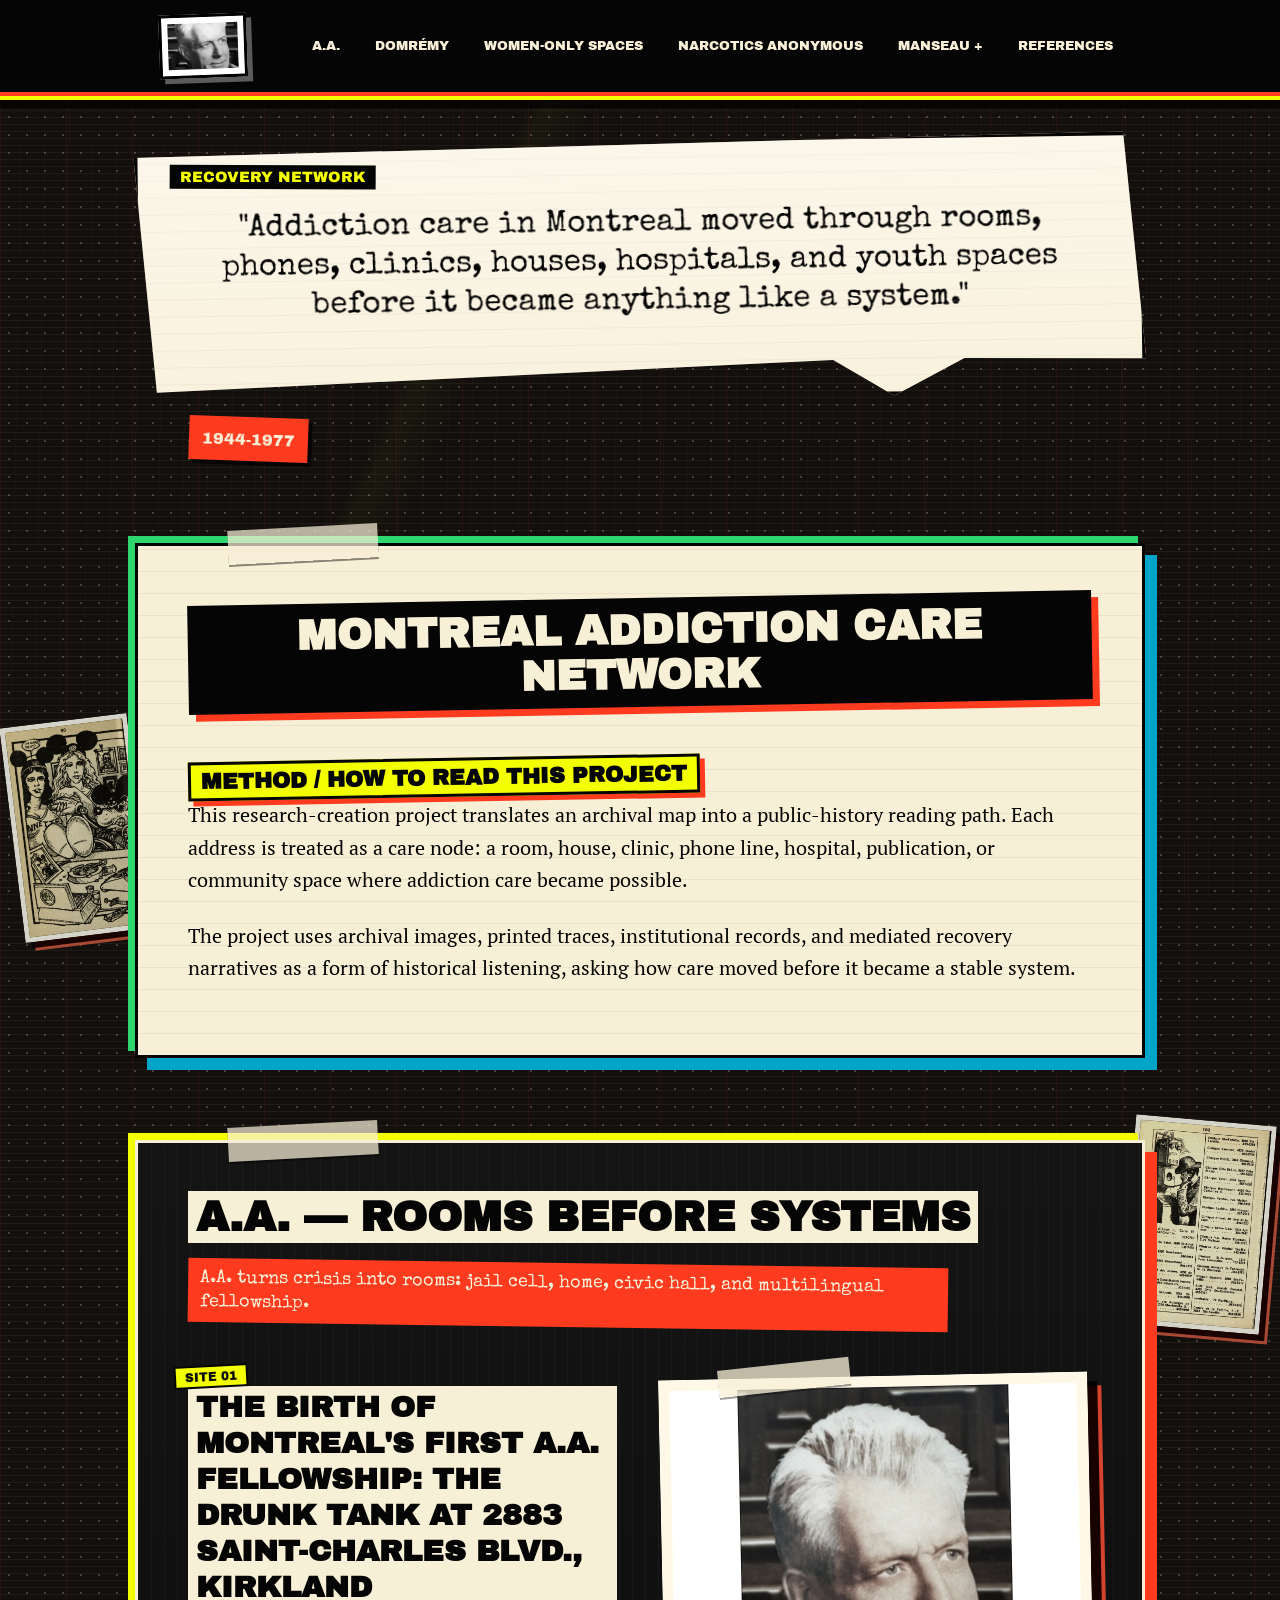
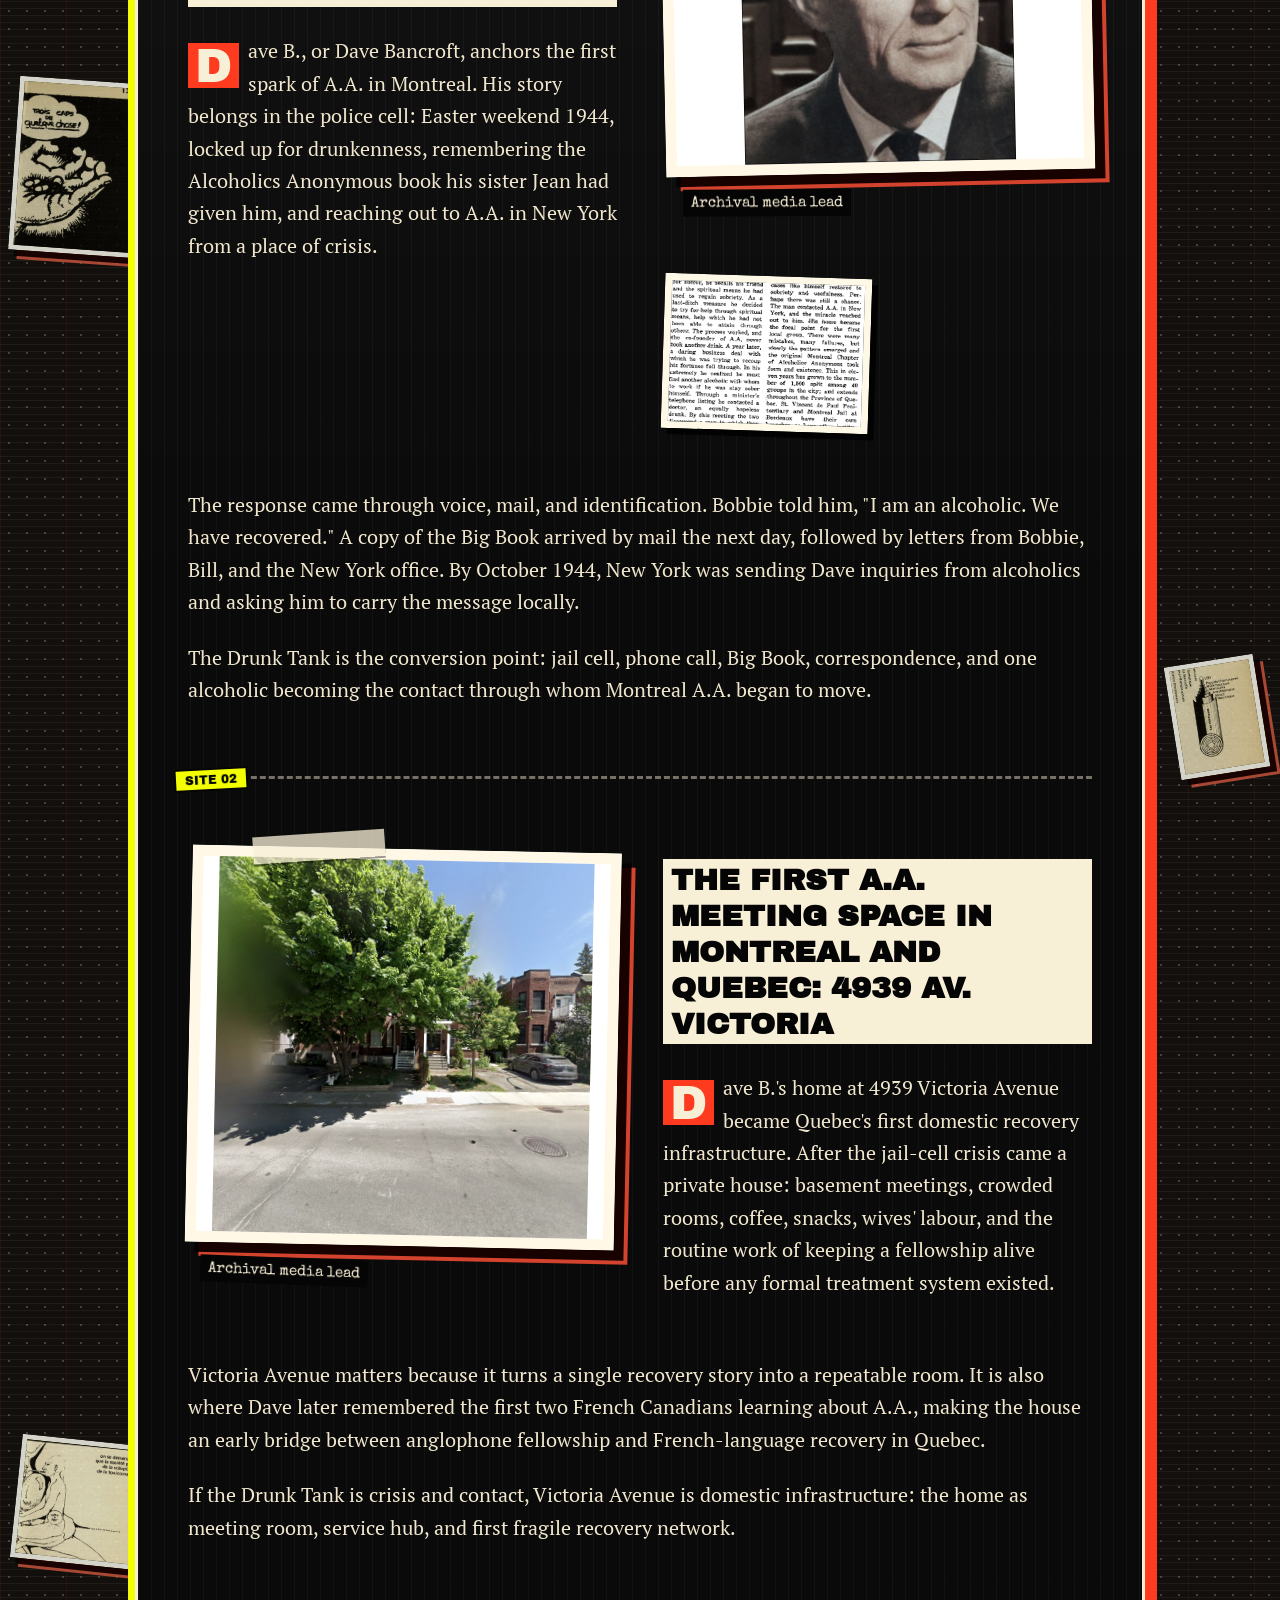
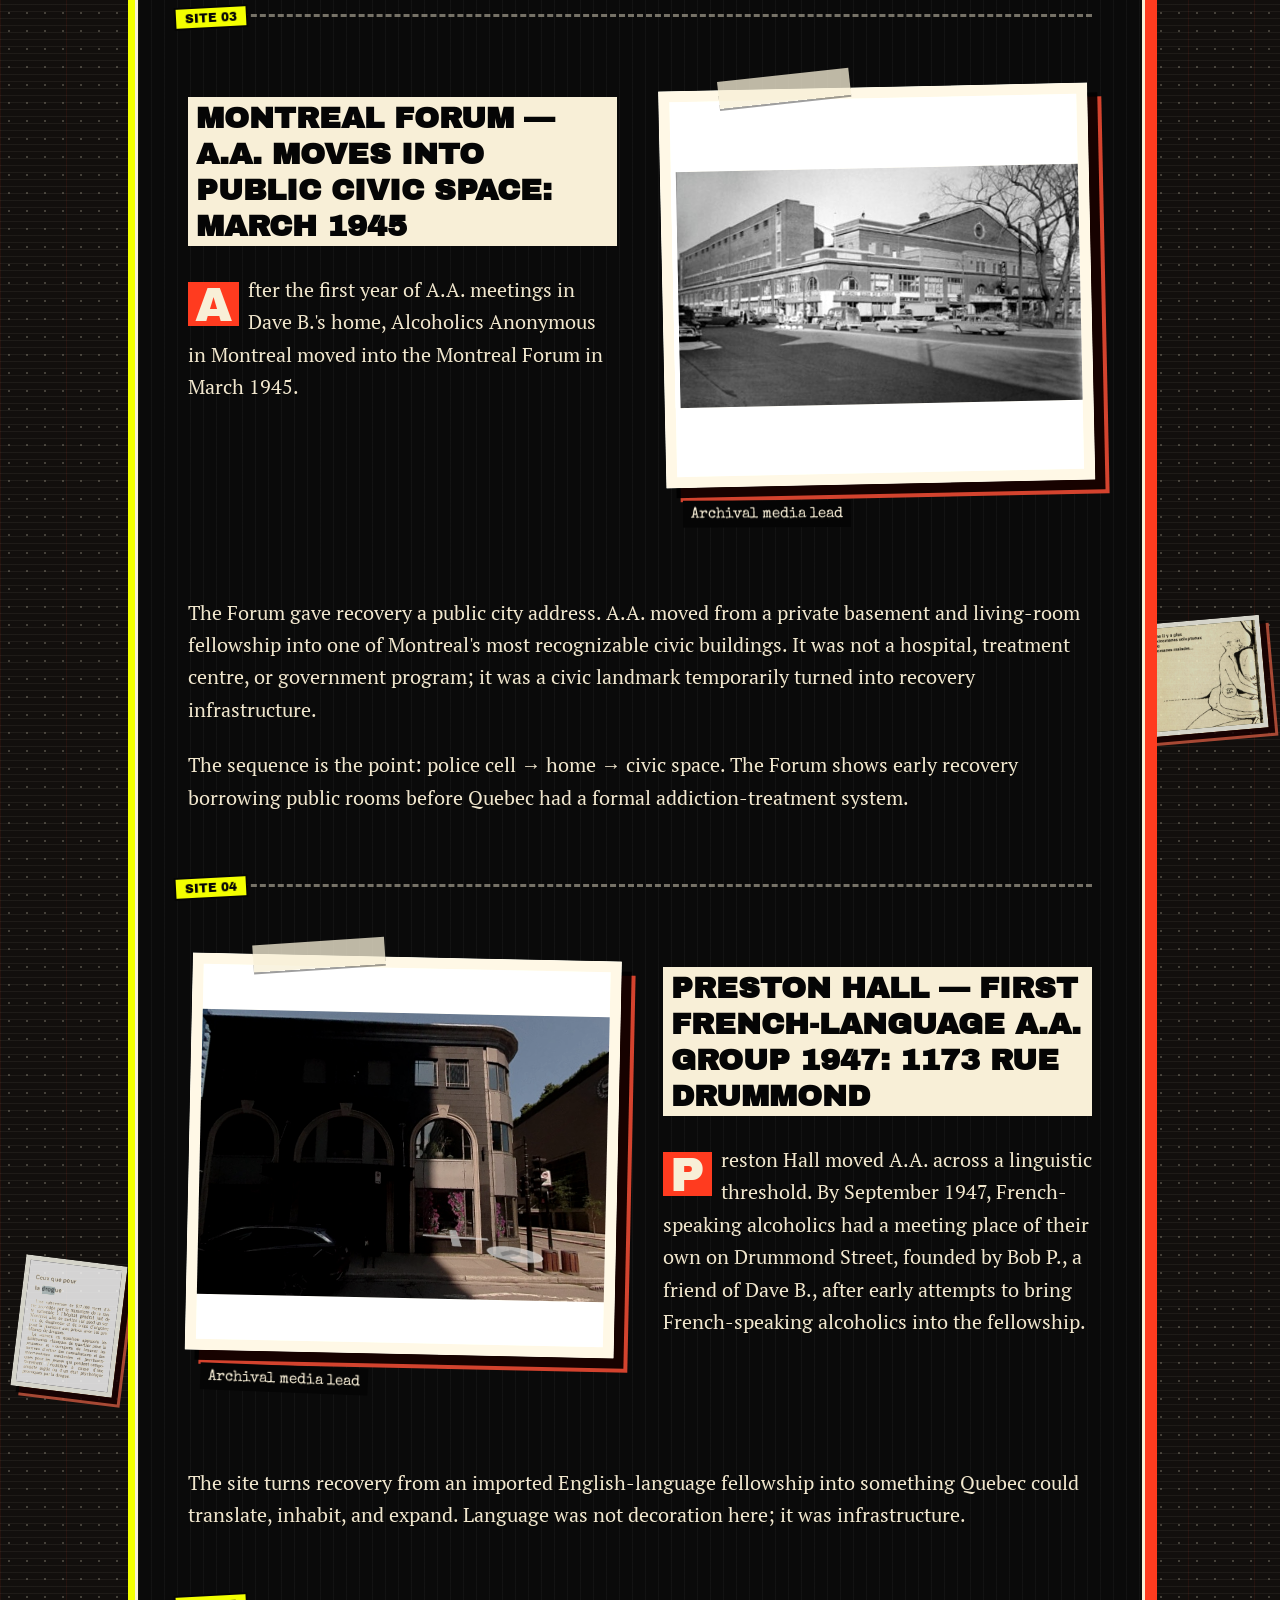
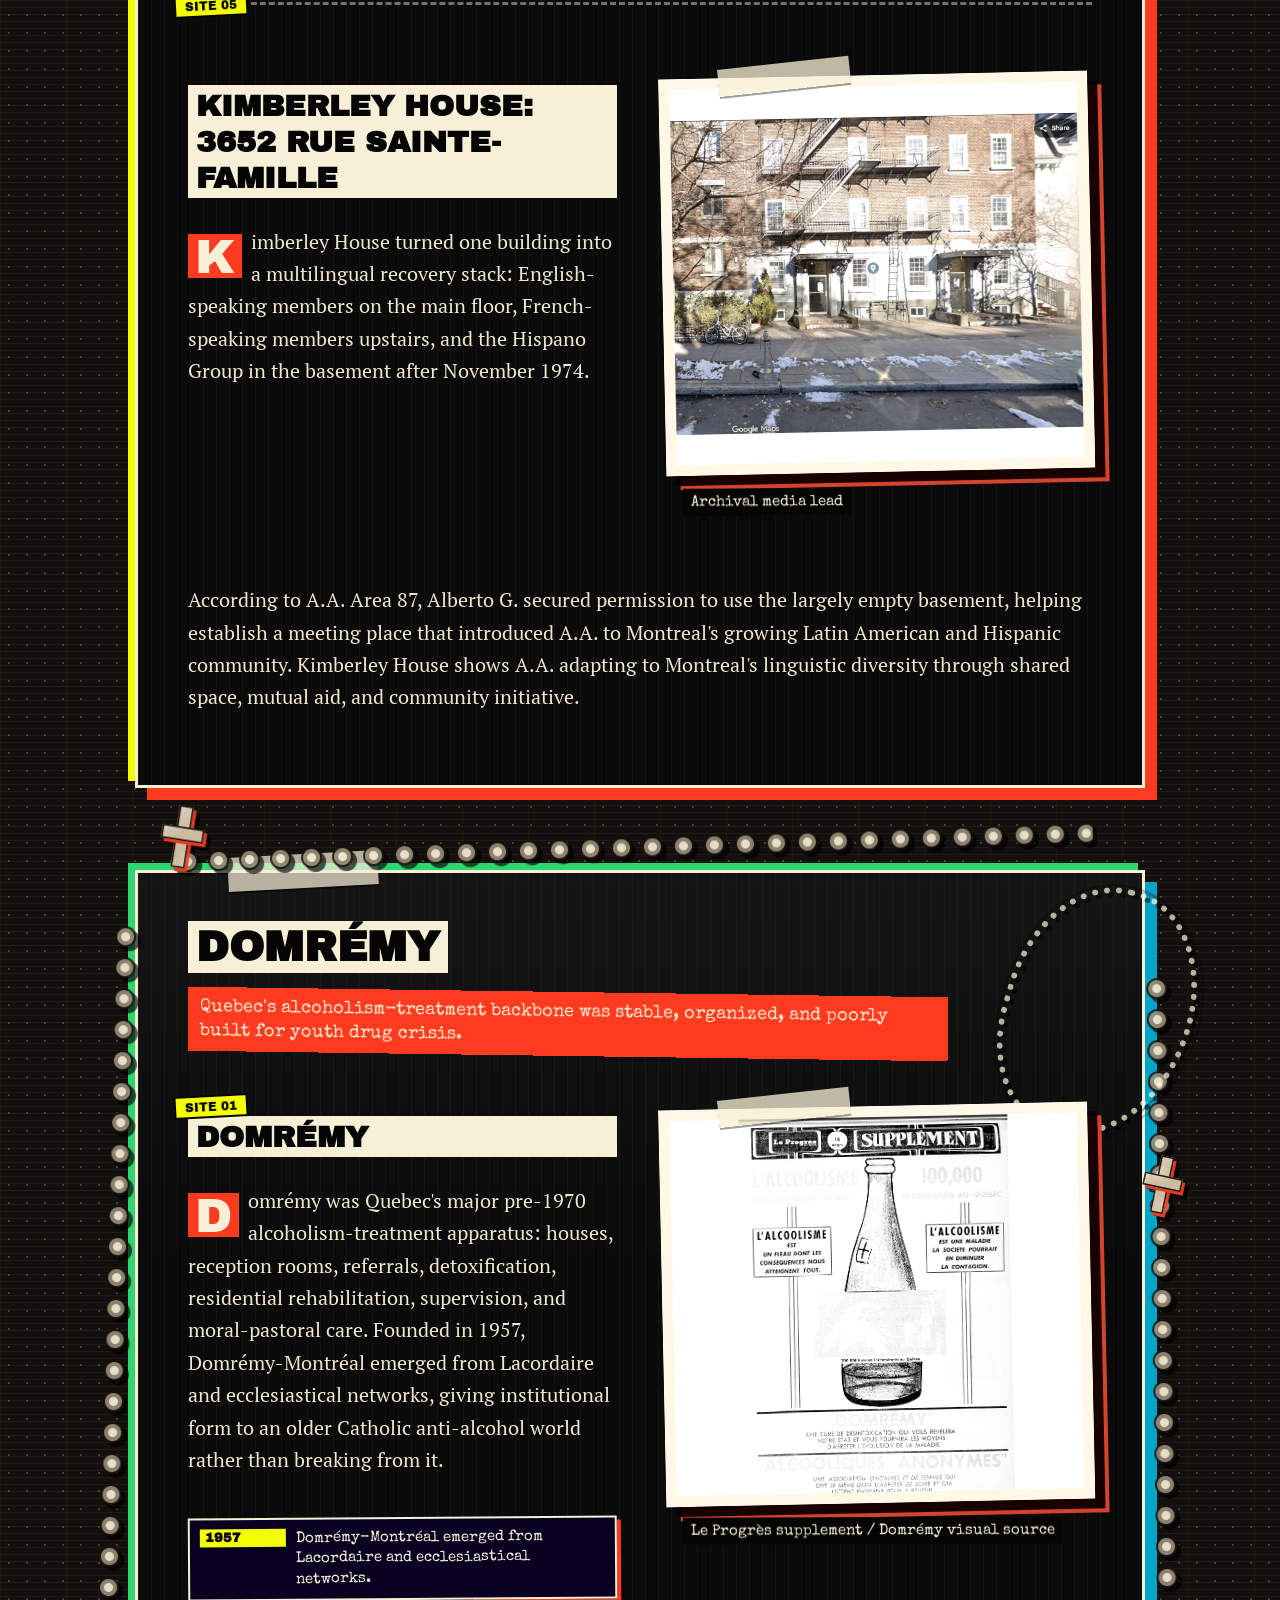
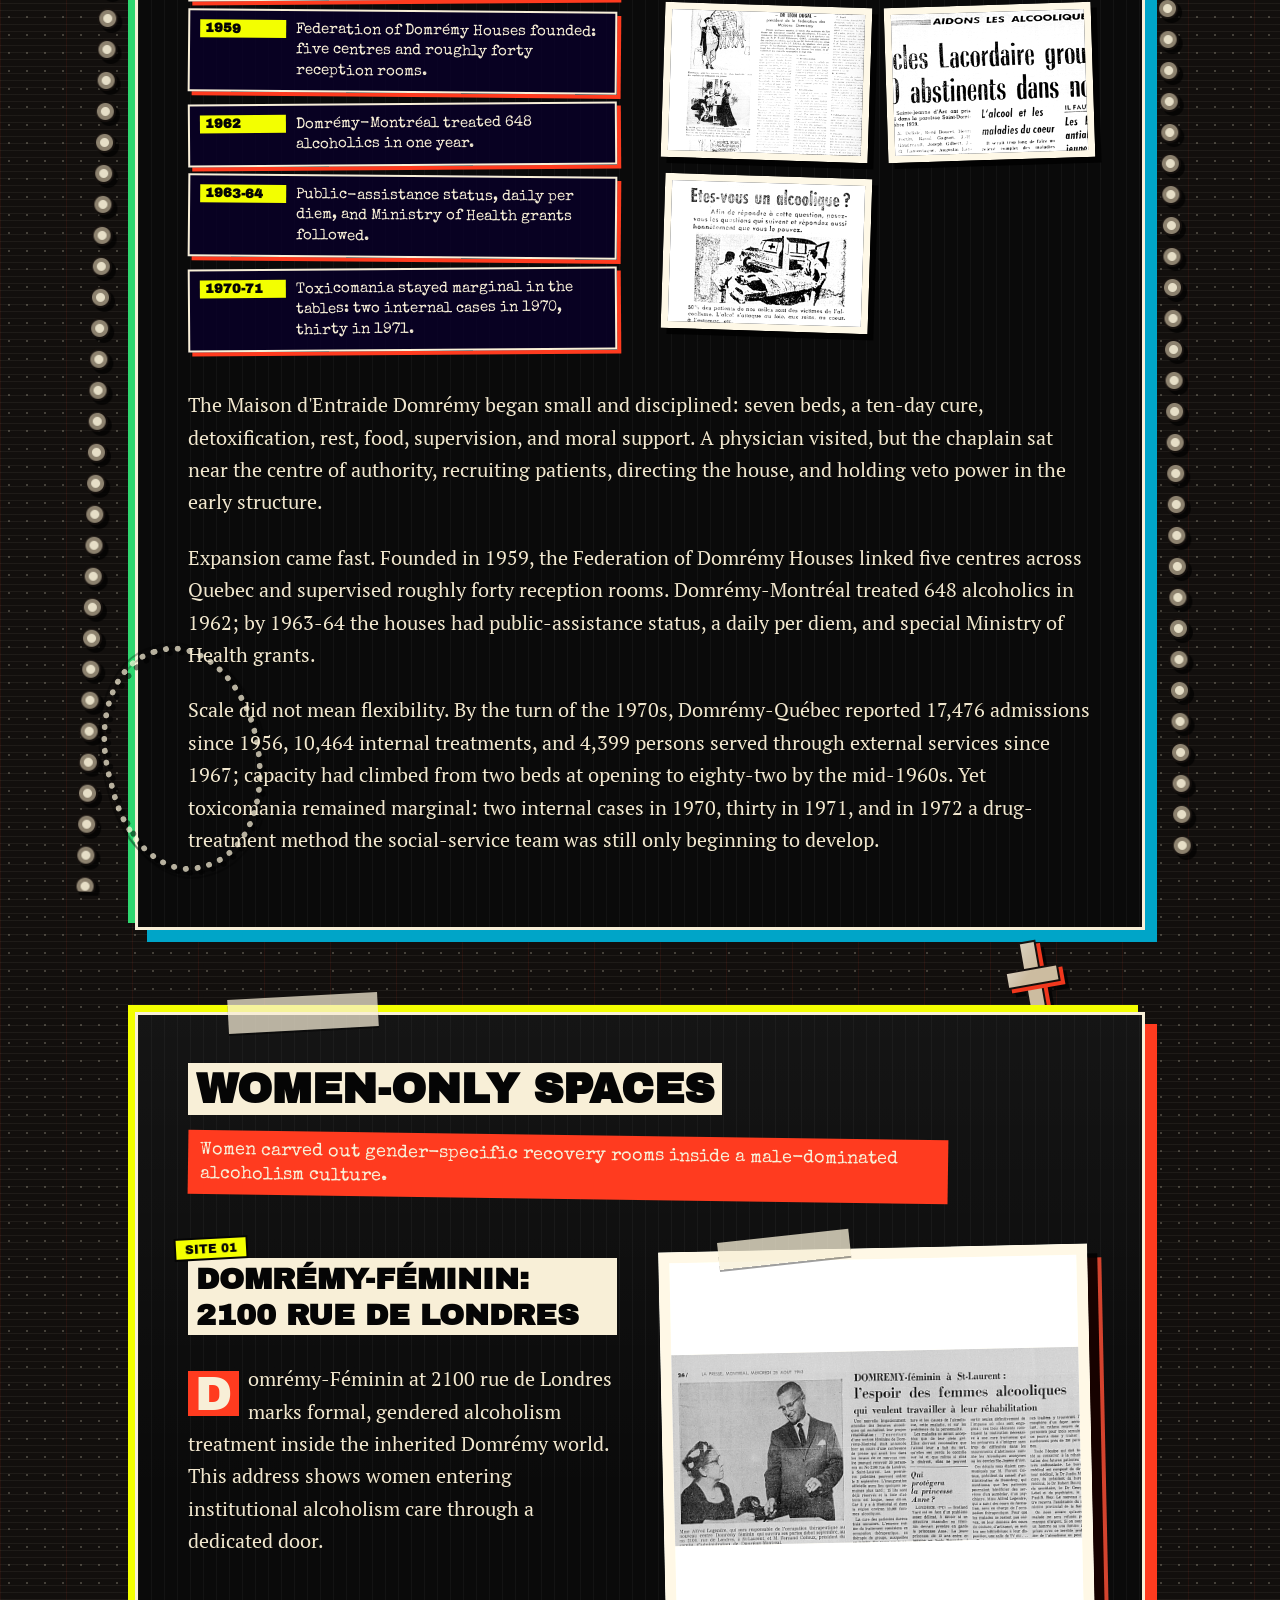
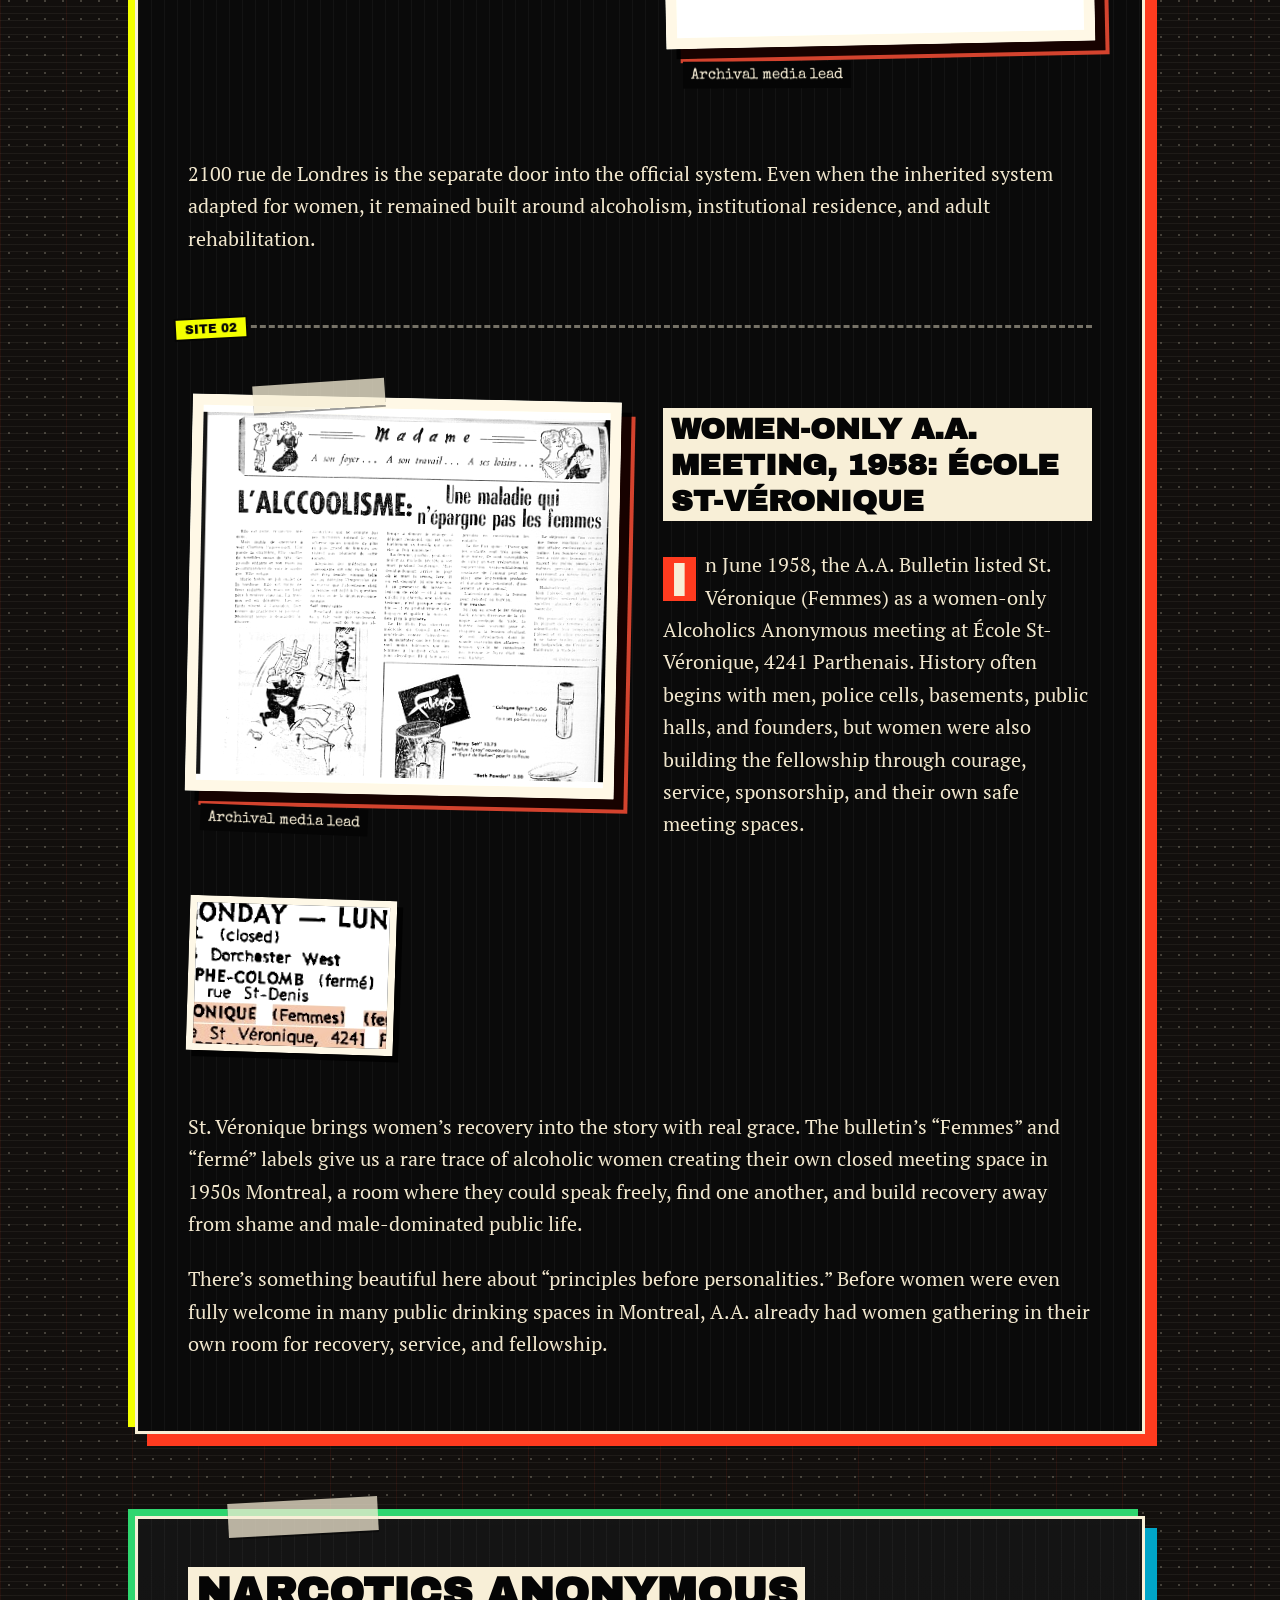
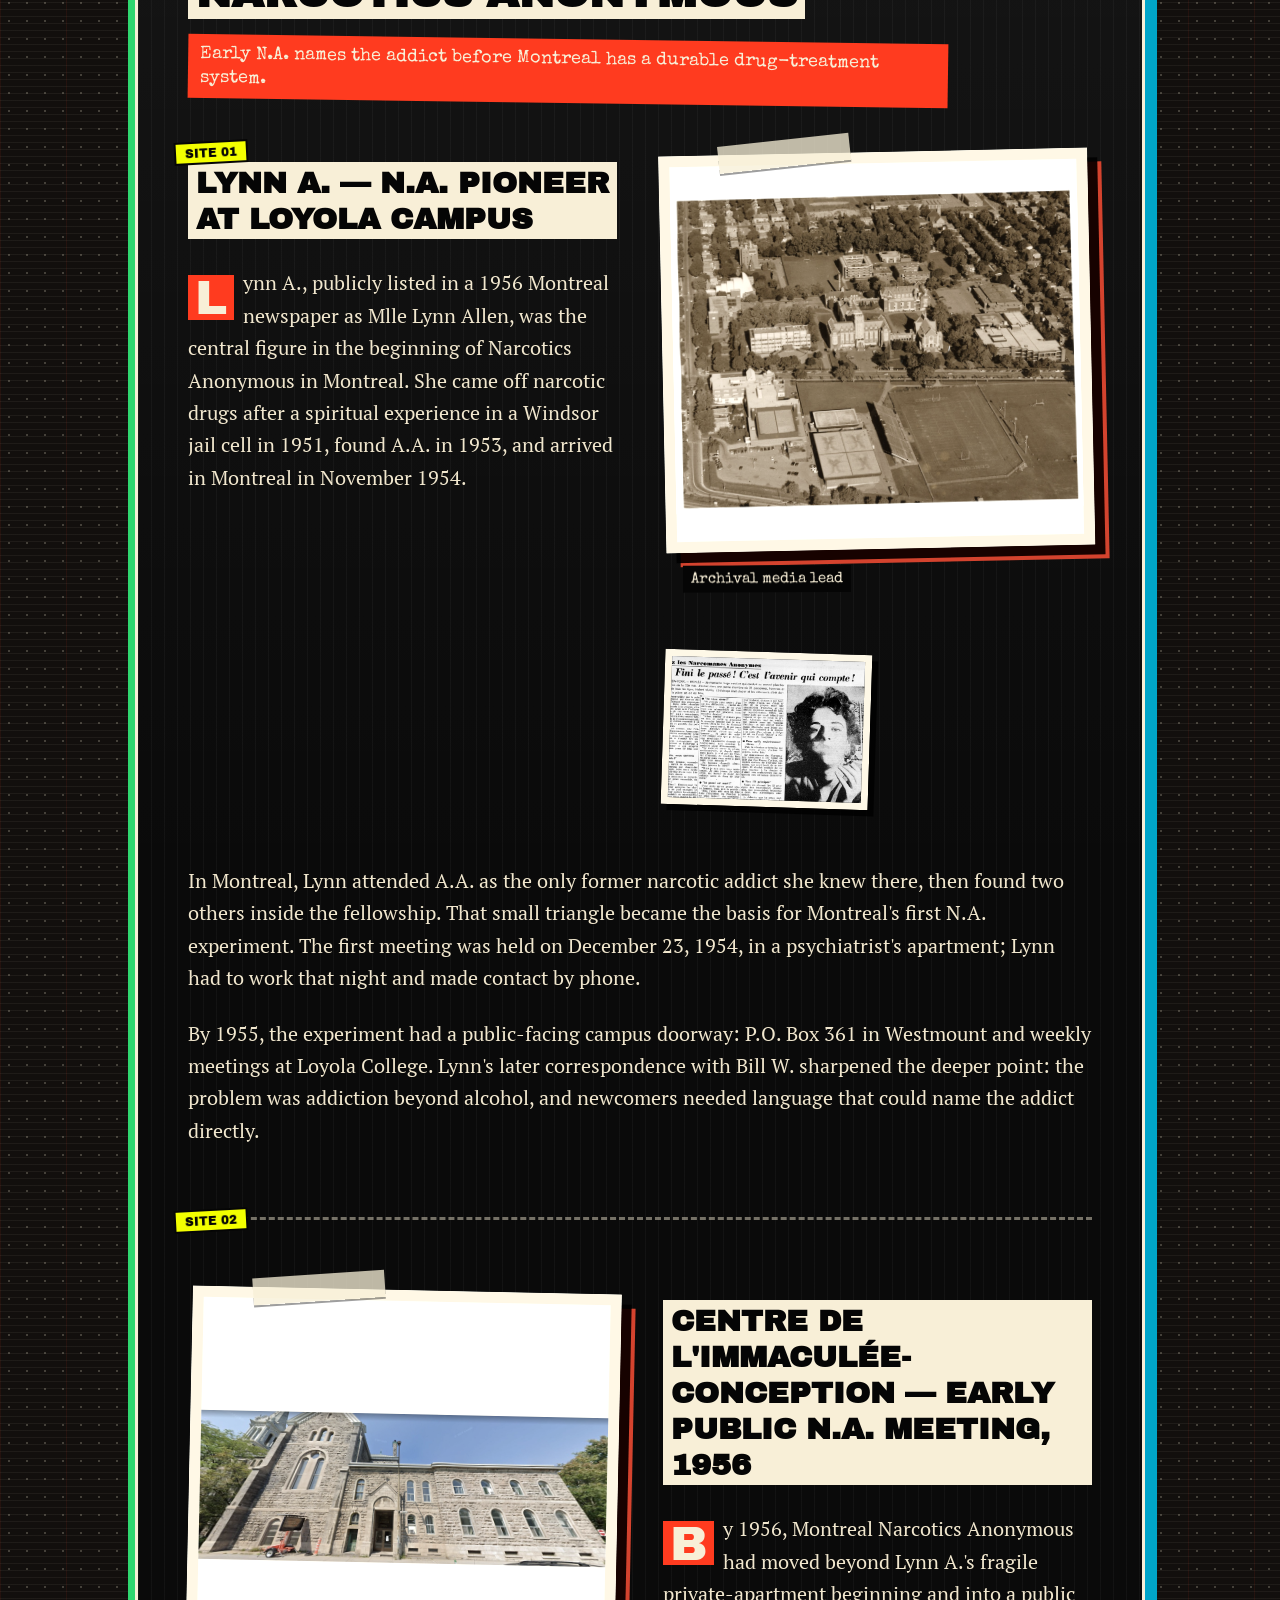
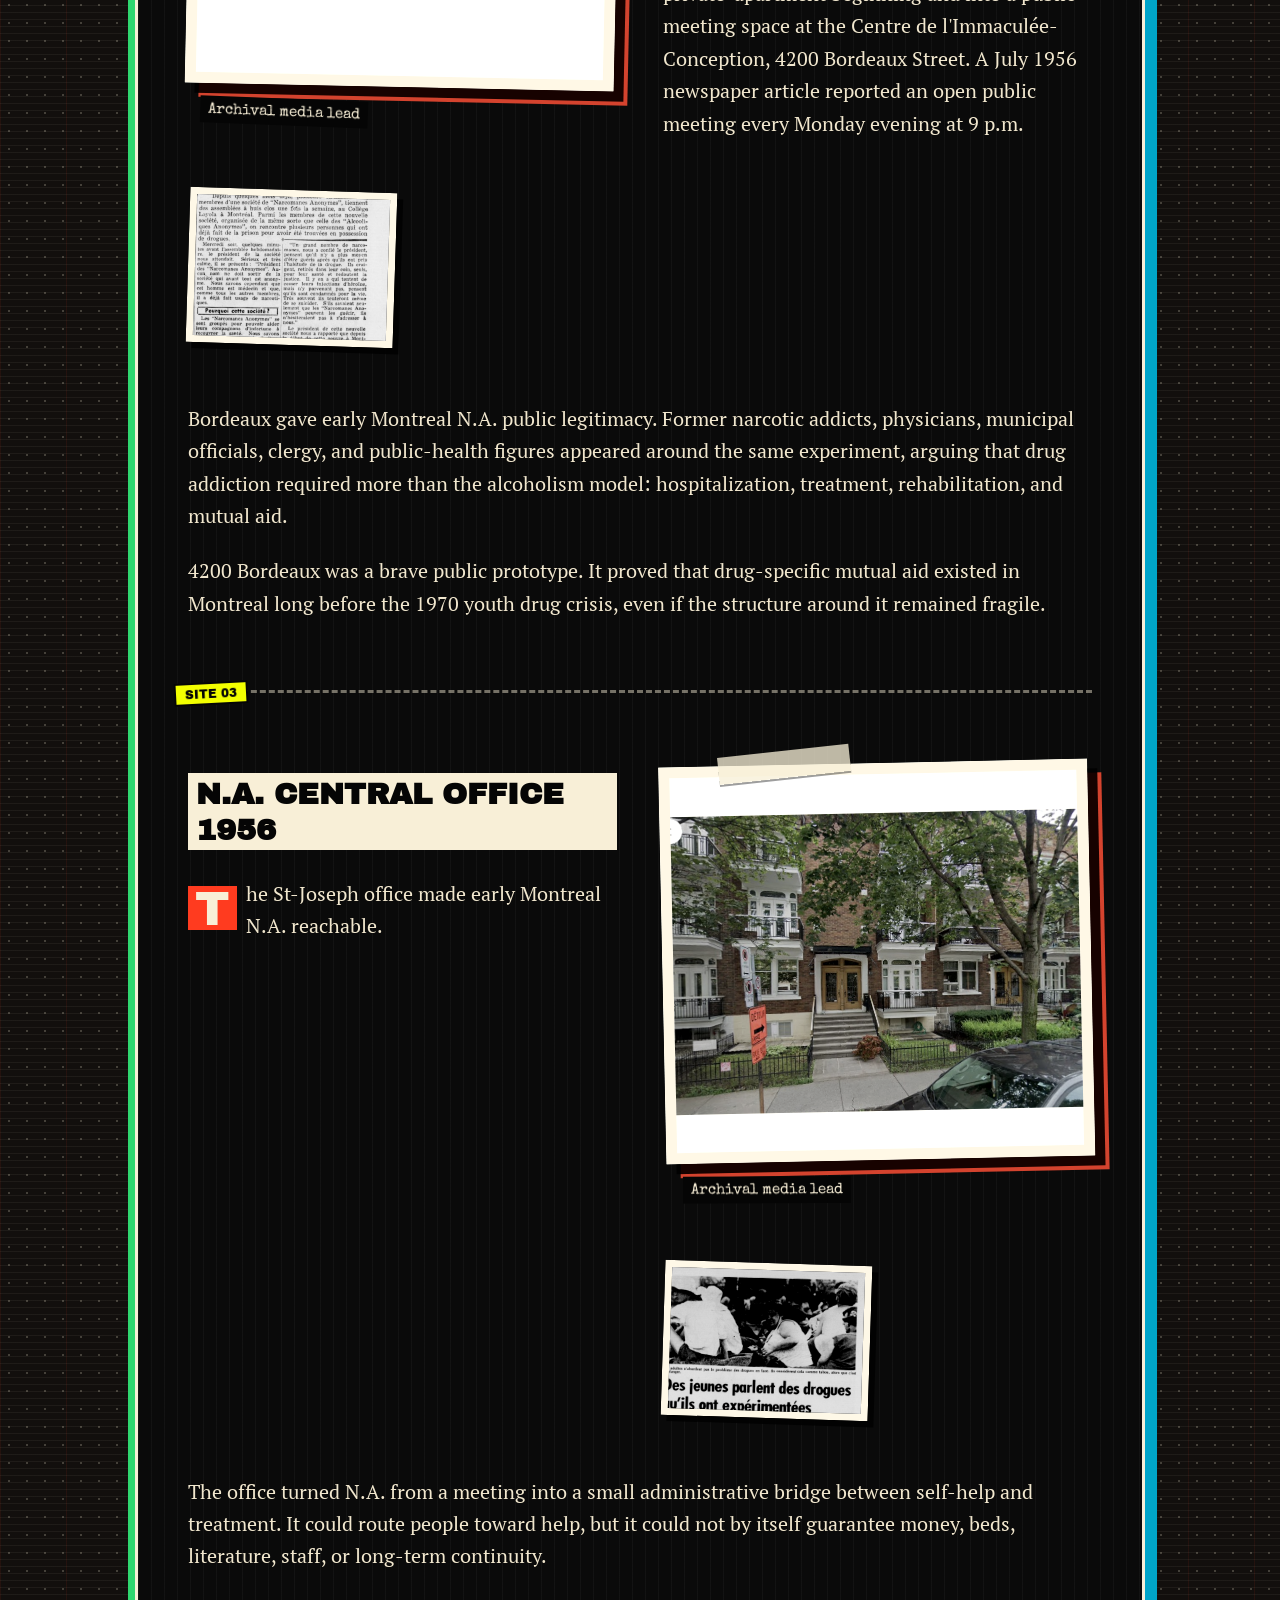
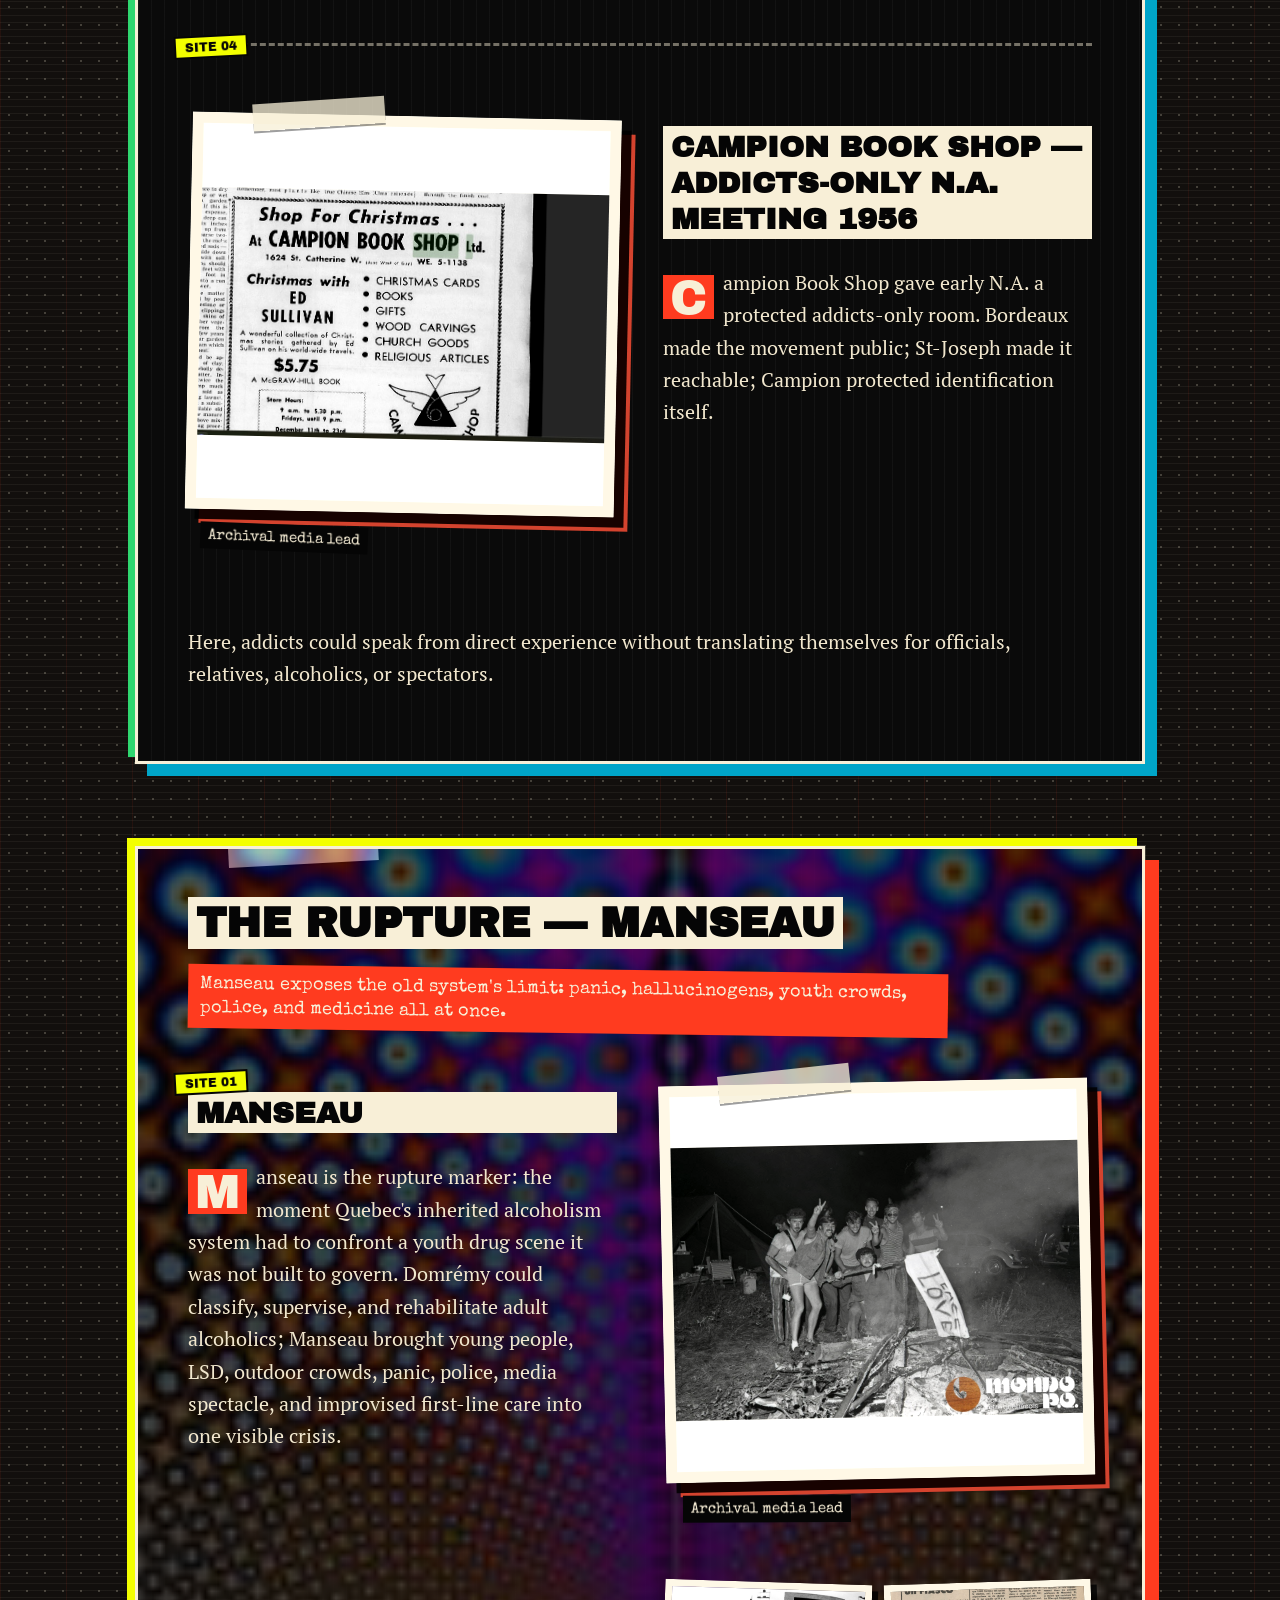
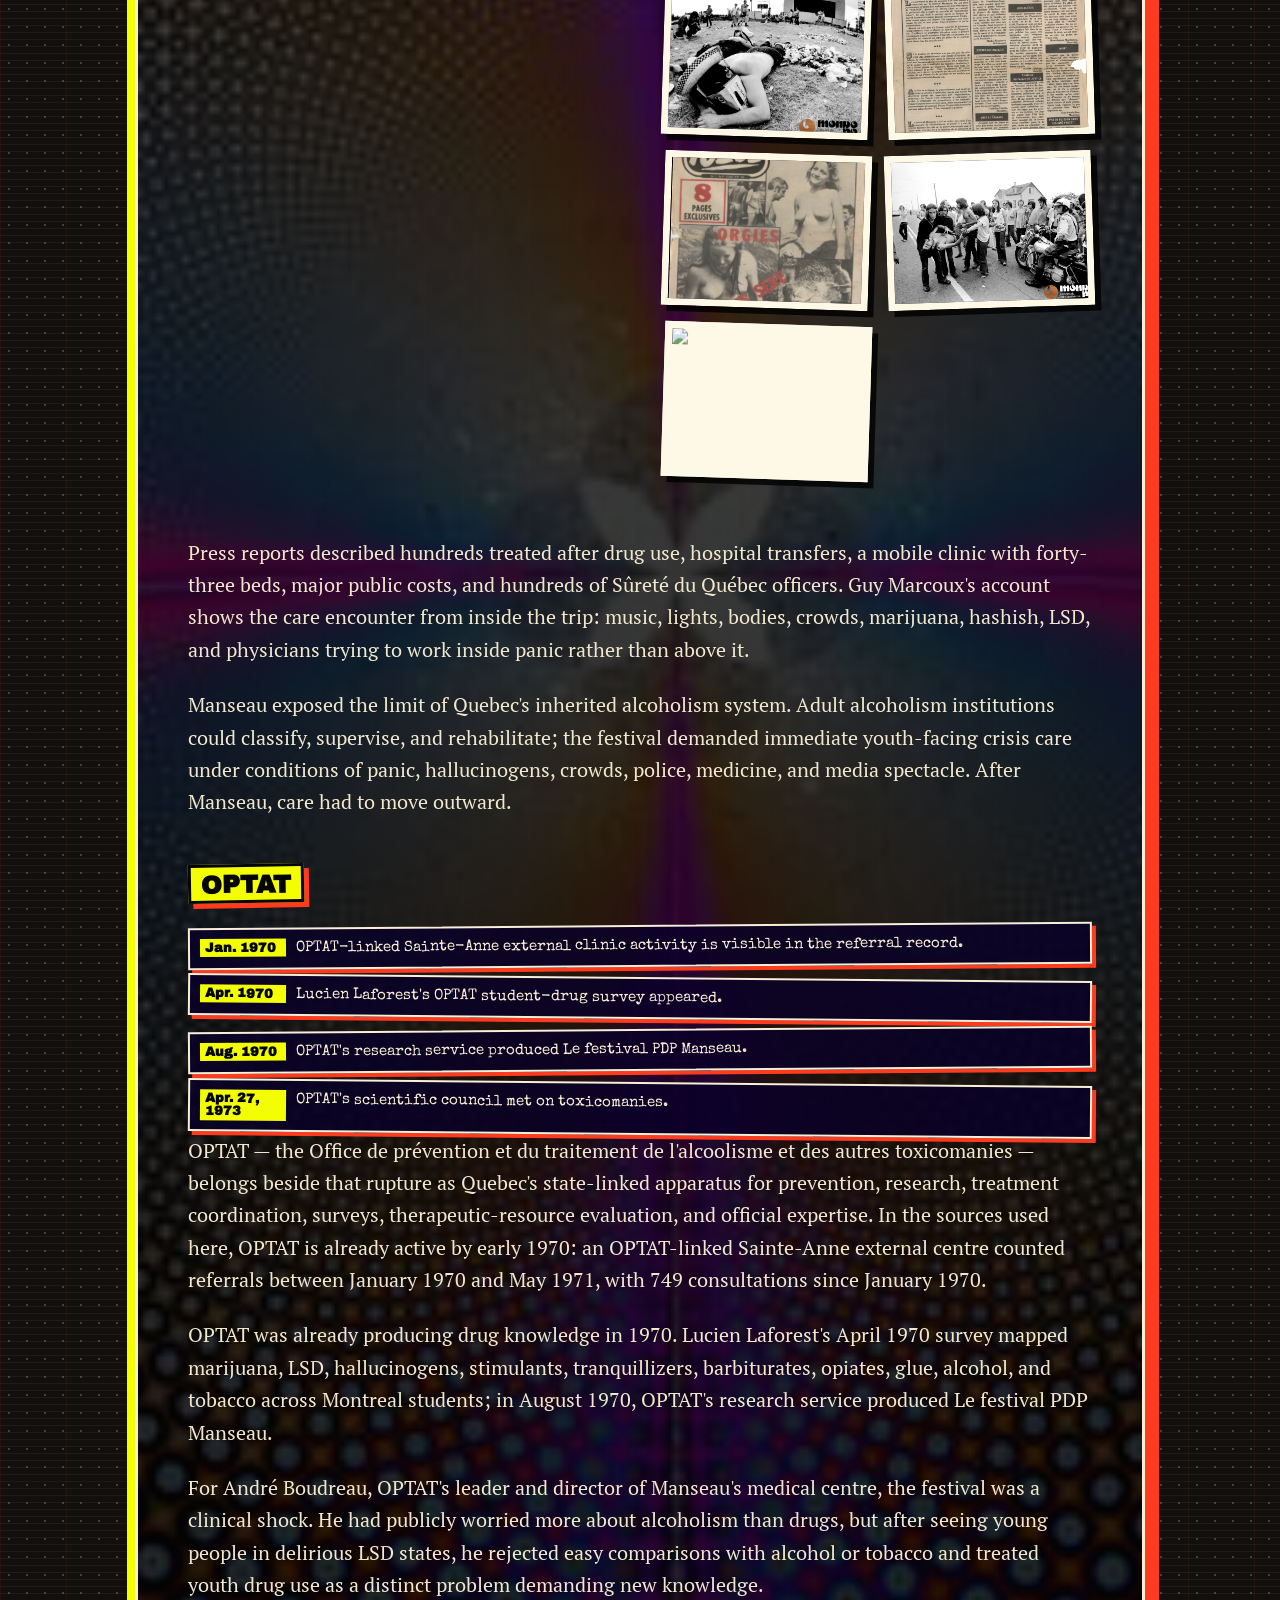
==== zine-page/index.html @ dfe30a6e "Use psychedelic background for Manseau" ====
<!doctype html>
<html lang="en">
<head>
  <meta charset="utf-8">
  <meta name="viewport" content="width=device-width, initial-scale=1">
  <title>Montreal Addiction Care Network</title>
  <meta name="description" content="A long-scroll website generated from the Montreal Addiction Care Network KML.">
  <link rel="preconnect" href="https://fonts.googleapis.com">
  <link rel="preconnect" href="https://fonts.gstatic.com" crossorigin>
  <link href="https://fonts.googleapis.com/css2?family=Archivo+Black&family=Montserrat:wght@300;400;600;700;800;900&family=PT+Serif:wght@400;700&family=Special+Elite&display=swap" rel="stylesheet">
  <link rel="stylesheet" href="../styles.css">
</head>
<body class="body">
  <div class="margin-collage" aria-hidden="true"><img class="margin-scrap margin-scrap-1" src="../assets/supplemental/margin-mouse-clinic.png" alt="" loading="lazy">
<img class="margin-scrap margin-scrap-2" src="../assets/supplemental/margin-service-directory.png" alt="" loading="lazy">
<img class="margin-scrap margin-scrap-3" src="../assets/supplemental/margin-three-caps.png" alt="" loading="lazy">
<img class="margin-scrap margin-scrap-4" src="../assets/supplemental/margin-substance-ladder.png" alt="" loading="lazy">
<img class="margin-scrap margin-scrap-5" src="../assets/supplemental/margin-volupte.png" alt="" loading="lazy">
<img class="margin-scrap margin-scrap-6" src="../assets/supplemental/margin-toxicomanes.png" alt="" loading="lazy">
<img class="margin-scrap margin-scrap-7" src="../assets/supplemental/margin-jgh-drug-subvention.png" alt="" loading="lazy"></div>
  <header class="navbar-2 w-nav">
    <div class="container-6 w-container">
      <a class="brand w-nav-brand" href="#welcome" aria-label="Home"><img src="../assets/kml-media/chapter-01-01.jpg" alt="Montreal Addiction Care Network" class="image-5"></a>
      <nav class="nav-menu w-nav-menu" aria-label="Main navigation">
        <a class="nav-link w-nav-link" href="#a-a-rooms-before-systems">A.A.</a>
<a class="nav-link w-nav-link" href="#domremy">Domrémy</a>
<a class="nav-link w-nav-link" href="#women-only-spaces">Women-only Spaces</a>
<a class="nav-link w-nav-link" href="#narcotics-anonymous">Narcotics Anonymous</a>
<div class="nav-dropdown">
          <a class="nav-link w-nav-link nav-dropdown-toggle" href="#the-rupture-manseau">Manseau</a>
          <div class="nav-dropdown-menu">
            <a class="nav-dropdown-link" href="#13-manseau">Manseau</a>
            <a class="nav-dropdown-link" href="#optat">OPTAT</a>
            <a class="nav-dropdown-link" href="#21-logos-mainmise-underground-print-as-referral-infrastructure">Print Networks</a>
          </div>
        </div>
        <a class="nav-link w-nav-link" href="#references">References</a>
      </nav>
    </div>
  </header>

  <main class="container-2 w-container" id="welcome">
    <section class="speech-bubble" aria-label="Opening quote">
      <div class="text-block-4">"Addiction care in Montreal moved through rooms, phones, clinics, houses, hospitals, and youth spaces before it became anything like a system."</div>
    </section>
    <div class="quote-attribution">1944-1977</div>

    <section class="topic-container intro-panel" id="zine">
      <h1>Montreal Addiction Care Network</h1>
      <div class="centered-text-block">
        <div class="left-aligned-text-block">
          <h3 class="method-heading">Method / How to read this project</h3>
          <p>This research-creation project translates an archival map into a public-history reading path. Each address is treated as a care node: a room, house, clinic, phone line, hospital, publication, or community space where addiction care became possible.</p>
<p>The project uses archival images, printed traces, institutional records, and mediated recovery narratives as a form of historical listening, asking how care moved before it became a stable system.</p>
        </div>
      </div>
    </section>

    
    <section class="topic-container" id="a-a-rooms-before-systems">
      
      <h2 class="heading">A.A. — Rooms Before Systems</h2>
      <p class="section-kicker">A.A. turns crisis into rooms: jail cell, home, civic hall, and multilingual fellowship.</p>
      
    <article class="entry" id="01-the-birth-of-montreal-s-first-a-a-fellowship-the-drunk-tank-at-2">
      <div class="row">
        
      <div class="column text-column">
        <h3 class="heading-2 non-underlined">The birth of Montreal&#x27;s first A.A. fellowship: The Drunk Tank at 2883 Saint-Charles Blvd., Kirkland</h3>
        <div class="left-aligned-text-block"><p>Dave B., or Dave Bancroft, anchors the first spark of A.A. in Montreal. His story belongs in the police cell: Easter weekend 1944, locked up for drunkenness, remembering the Alcoholics Anonymous book his sister Jean had given him, and reaching out to A.A. in New York from a place of crisis.</p></div>
      </div><div class="column image-column">
        <figure class="media-frame ">
          <img class="" src="../assets/kml-media/chapter-01-01.jpg" alt="The birth of Montreal&#x27;s first A.A. fellowship: The Drunk Tank at 2883 Saint-Charles Blvd., Kirkland">
          <figcaption class="illustration-attribution">Archival media lead</figcaption>
        </figure><div class="mini-gallery"><img src="../assets/kml-media/chapter-01-02.jpg" alt="The birth of Montreal&#x27;s first A.A. fellowship: The Drunk Tank at 2883 Saint-Charles Blvd., Kirkland supporting image 2"></div></div>
      </div>
      <div class="centered-text-block"><div class="left-aligned-text-block"><p>The response came through voice, mail, and identification. Bobbie told him, &quot;I am an alcoholic. We have recovered.&quot; A copy of the Big Book arrived by mail the next day, followed by letters from Bobbie, Bill, and the New York office. By October 1944, New York was sending Dave inquiries from alcoholics and asking him to carry the message locally.</p>
<p>The Drunk Tank is the conversion point: jail cell, phone call, Big Book, correspondence, and one alcoholic becoming the contact through whom Montreal A.A. began to move.</p></div></div>
    </article>

    <article class="entry" id="02-the-first-a-a-meeting-space-in-montreal-and-quebec-4939-av-victo">
      <div class="row">
        <div class="column image-column">
        <figure class="media-frame ">
          <img class="" src="../assets/kml-media/chapter-02-01.jpg" alt="The first A.A. meeting space in Montreal and Quebec: 4939 Av. Victoria">
          <figcaption class="illustration-attribution">Archival media lead</figcaption>
        </figure></div>
      <div class="column text-column">
        <h3 class="heading-2 non-underlined">The first A.A. meeting space in Montreal and Quebec: 4939 Av. Victoria</h3>
        <div class="left-aligned-text-block"><p>Dave B.&#x27;s home at 4939 Victoria Avenue became Quebec&#x27;s first domestic recovery infrastructure. After the jail-cell crisis came a private house: basement meetings, crowded rooms, coffee, snacks, wives&#x27; labour, and the routine work of keeping a fellowship alive before any formal treatment system existed.</p></div>
      </div>
      </div>
      <div class="centered-text-block"><div class="left-aligned-text-block"><p>Victoria Avenue matters because it turns a single recovery story into a repeatable room. It is also where Dave later remembered the first two French Canadians learning about A.A., making the house an early bridge between anglophone fellowship and French-language recovery in Quebec.</p>
<p>If the Drunk Tank is crisis and contact, Victoria Avenue is domestic infrastructure: the home as meeting room, service hub, and first fragile recovery network.</p></div></div>
    </article>

    <article class="entry" id="03-montreal-forum-a-a-moves-into-public-civic-space-march-1945">
      <div class="row">
        
      <div class="column text-column">
        <h3 class="heading-2 non-underlined">Montreal Forum — A.A. Moves Into Public Civic Space: March 1945</h3>
        <div class="left-aligned-text-block"><p>After the first year of A.A. meetings in Dave B.&#x27;s home, Alcoholics Anonymous in Montreal moved into the Montreal Forum in March 1945.</p></div>
      </div><div class="column image-column">
        <figure class="media-frame ">
          <img class="" src="../assets/kml-media/chapter-03-01.jpg" alt="Montreal Forum — A.A. Moves Into Public Civic Space: March 1945">
          <figcaption class="illustration-attribution">Archival media lead</figcaption>
        </figure></div>
      </div>
      <div class="centered-text-block"><div class="left-aligned-text-block"><p>The Forum gave recovery a public city address. A.A. moved from a private basement and living-room fellowship into one of Montreal&#x27;s most recognizable civic buildings. It was not a hospital, treatment centre, or government program; it was a civic landmark temporarily turned into recovery infrastructure.</p>
<p>The sequence is the point: police cell → home → civic space. The Forum shows early recovery borrowing public rooms before Quebec had a formal addiction-treatment system.</p></div></div>
    </article>

    <article class="entry" id="04-preston-hall-first-french-language-a-a-group-1947-1173-rue-drumm">
      <div class="row">
        <div class="column image-column">
        <figure class="media-frame ">
          <img class="" src="../assets/kml-media/chapter-04-01.jpg" alt="Preston Hall — First French-Language A.A. Group 1947: 1173 Rue Drummond">
          <figcaption class="illustration-attribution">Archival media lead</figcaption>
        </figure></div>
      <div class="column text-column">
        <h3 class="heading-2 non-underlined">Preston Hall — First French-Language A.A. Group 1947: 1173 Rue Drummond</h3>
        <div class="left-aligned-text-block"><p>Preston Hall moved A.A. across a linguistic threshold. By September 1947, French-speaking alcoholics had a meeting place of their own on Drummond Street, founded by Bob P., a friend of Dave B., after early attempts to bring French-speaking alcoholics into the fellowship.</p></div>
      </div>
      </div>
      <div class="centered-text-block"><div class="left-aligned-text-block"><p>The site turns recovery from an imported English-language fellowship into something Quebec could translate, inhabit, and expand. Language was not decoration here; it was infrastructure.</p></div></div>
    </article>

    <article class="entry" id="05-kimberley-house-3652-rue-sainte-famille">
      <div class="row">
        
      <div class="column text-column">
        <h3 class="heading-2 non-underlined">Kimberley House: 3652 Rue Sainte-Famille</h3>
        <div class="left-aligned-text-block"><p>Kimberley House turned one building into a multilingual recovery stack: English-speaking members on the main floor, French-speaking members upstairs, and the Hispano Group in the basement after November 1974.</p></div>
      </div><div class="column image-column">
        <figure class="media-frame ">
          <img class="" src="../assets/kml-media/chapter-05-01.jpg" alt="Kimberley House: 3652 Rue Sainte-Famille">
          <figcaption class="illustration-attribution">Archival media lead</figcaption>
        </figure></div>
      </div>
      <div class="centered-text-block"><div class="left-aligned-text-block"><p>According to A.A. Area 87, Alberto G. secured permission to use the largely empty basement, helping establish a meeting place that introduced A.A. to Montreal&#x27;s growing Latin American and Hispanic community. Kimberley House shows A.A. adapting to Montreal&#x27;s linguistic diversity through shared space, mutual aid, and community initiative.</p></div></div>
    </article>
    </section>
    <section class="topic-container" id="domremy">
      
      <div class="domremy-rosary-decor" aria-hidden="true">
        <span class="rosary-chain rosary-chain-top"></span>
        <span class="rosary-chain rosary-chain-left"></span>
        <span class="rosary-chain rosary-chain-right"></span>
        <span class="rosary-loop rosary-loop-1"></span>
        <span class="rosary-loop rosary-loop-2"></span>
        <span class="rosary-cross rosary-cross-1"></span>
        <span class="rosary-cross rosary-cross-2"></span>
        <span class="rosary-cross rosary-cross-3"></span>
      </div>
      <h2 class="heading">Domrémy</h2>
      <p class="section-kicker">Quebec&#x27;s alcoholism-treatment backbone was stable, organized, and poorly built for youth drug crisis.</p>
      
    <article class="entry" id="06-domremy">
      <div class="row">
        
      <div class="column text-column">
        <h3 class="heading-2 non-underlined">Domrémy</h3>
        <div class="left-aligned-text-block"><p>Domrémy was Quebec&#x27;s major pre-1970 alcoholism-treatment apparatus: houses, reception rooms, referrals, detoxification, residential rehabilitation, supervision, and moral-pastoral care. Founded in 1957, Domrémy-Montréal emerged from Lacordaire and ecclesiastical networks, giving institutional form to an older Catholic anti-alcohol world rather than breaking from it.</p></div>
        <ul class="date-strip" aria-label="Domrémy key dates"><li><strong>1957</strong><span>Domrémy-Montréal emerged from Lacordaire and ecclesiastical networks.</span></li>
<li><strong>1959</strong><span>Federation of Domrémy Houses founded: five centres and roughly forty reception rooms.</span></li>
<li><strong>1962</strong><span>Domrémy-Montréal treated 648 alcoholics in one year.</span></li>
<li><strong>1963-64</strong><span>Public-assistance status, daily per diem, and Ministry of Health grants followed.</span></li>
<li><strong>1970-71</strong><span>Toxicomania stayed marginal in the tables: two internal cases in 1970, thirty in 1971.</span></li></ul>
      </div><div class="column image-column">
        <figure class="media-frame ">
          <img class="" src="../assets/supplemental/domremy-le-progres-supplement.png" alt="Domrémy">
          <figcaption class="illustration-attribution">Le Progrès supplement / Domrémy visual source</figcaption>
        </figure><div class="mini-gallery"><img src="../assets/supplemental/domremy-maisons-domremy.png" alt="Domrémy supporting image 2">
<img src="../assets/supplemental/domremy-lacordaire-17000.png" alt="Domrémy supporting image 3">
<img src="../assets/supplemental/domremy-alcoolique-question.png" alt="Domrémy supporting image 4"></div></div>
      </div>
      <div class="centered-text-block"><div class="left-aligned-text-block"><p>The Maison d&#x27;Entraide Domrémy began small and disciplined: seven beds, a ten-day cure, detoxification, rest, food, supervision, and moral support. A physician visited, but the chaplain sat near the centre of authority, recruiting patients, directing the house, and holding veto power in the early structure.</p>
<p>Expansion came fast. Founded in 1959, the Federation of Domrémy Houses linked five centres across Quebec and supervised roughly forty reception rooms. Domrémy-Montréal treated 648 alcoholics in 1962; by 1963-64 the houses had public-assistance status, a daily per diem, and special Ministry of Health grants.</p>
<p>Scale did not mean flexibility. By the turn of the 1970s, Domrémy-Québec reported 17,476 admissions since 1956, 10,464 internal treatments, and 4,399 persons served through external services since 1967; capacity had climbed from two beds at opening to eighty-two by the mid-1960s. Yet toxicomania remained marginal: two internal cases in 1970, thirty in 1971, and in 1972 a drug-treatment method the social-service team was still only beginning to develop.</p></div></div>
    </article>
    </section>
    <section class="topic-container" id="women-only-spaces">
      
      <h2 class="heading">Women-only Spaces</h2>
      <p class="section-kicker">Women carved out gender-specific recovery rooms inside a male-dominated alcoholism culture.</p>
      
    <article class="entry" id="07-domremy-feminin-2100-rue-de-londres">
      <div class="row">
        
      <div class="column text-column">
        <h3 class="heading-2 non-underlined">Domrémy-Féminin: 2100 Rue de Londres</h3>
        <div class="left-aligned-text-block"><p>Domrémy-Féminin at 2100 rue de Londres marks formal, gendered alcoholism treatment inside the inherited Domrémy world. This address shows women entering institutional alcoholism care through a dedicated door.</p></div>
      </div><div class="column image-column">
        <figure class="media-frame ">
          <img class="" src="../assets/kml-media/chapter-07-01.jpg" alt="Domrémy-Féminin: 2100 Rue de Londres">
          <figcaption class="illustration-attribution">Archival media lead</figcaption>
        </figure></div>
      </div>
      <div class="centered-text-block"><div class="left-aligned-text-block"><p>2100 rue de Londres is the separate door into the official system. Even when the inherited system adapted for women, it remained built around alcoholism, institutional residence, and adult rehabilitation.</p></div></div>
    </article>

    <article class="entry" id="08-women-only-a-a-meeting-1958-ecole-st-veronique">
      <div class="row">
        <div class="column image-column">
        <figure class="media-frame ">
          <img class="" src="../assets/kml-media/chapter-08-01.jpg" alt="Women-Only A.A. Meeting, 1958: École St-Véronique">
          <figcaption class="illustration-attribution">Archival media lead</figcaption>
        </figure><div class="mini-gallery"><img src="../assets/kml-media/chapter-08-02.jpg" alt="Women-Only A.A. Meeting, 1958: École St-Véronique supporting image 2"></div></div>
      <div class="column text-column">
        <h3 class="heading-2 non-underlined">Women-Only A.A. Meeting, 1958: École St-Véronique</h3>
        <div class="left-aligned-text-block"><p>In June 1958, the A.A. Bulletin listed St. Véronique (Femmes) as a women-only Alcoholics Anonymous meeting at École St-Véronique, 4241 Parthenais. History often begins with men, police cells, basements, public halls, and founders, but women were also building the fellowship through courage, service, sponsorship, and their own safe meeting spaces.</p></div>
      </div>
      </div>
      <div class="centered-text-block"><div class="left-aligned-text-block"><p>St. Véronique brings women’s recovery into the story with real grace. The bulletin’s “Femmes” and “fermé” labels give us a rare trace of alcoholic women creating their own closed meeting space in 1950s Montreal, a room where they could speak freely, find one another, and build recovery away from shame and male-dominated public life.</p>
<p>There’s something beautiful here about “principles before personalities.” Before women were even fully welcome in many public drinking spaces in Montreal, A.A. already had women gathering in their own room for recovery, service, and fellowship.</p></div></div>
    </article>
    </section>
    <section class="topic-container" id="narcotics-anonymous">
      
      <h2 class="heading">Narcotics Anonymous</h2>
      <p class="section-kicker">Early N.A. names the addict before Montreal has a durable drug-treatment system.</p>
      
    <article class="entry" id="09-lynn-a-n-a-pioneer-at-loyola-campus">
      <div class="row">
        
      <div class="column text-column">
        <h3 class="heading-2 non-underlined">Lynn A. — N.A. Pioneer at Loyola Campus</h3>
        <div class="left-aligned-text-block"><p>Lynn A., publicly listed in a 1956 Montreal newspaper as Mlle Lynn Allen, was the central figure in the beginning of Narcotics Anonymous in Montreal. She came off narcotic drugs after a spiritual experience in a Windsor jail cell in 1951, found A.A. in 1953, and arrived in Montreal in November 1954.</p></div>
      </div><div class="column image-column">
        <figure class="media-frame ">
          <img class="" src="../assets/kml-media/chapter-09-01.jpg" alt="Lynn A. — N.A. Pioneer at Loyola Campus">
          <figcaption class="illustration-attribution">Archival media lead</figcaption>
        </figure><div class="mini-gallery"><img src="../assets/supplemental/narcotics-anonymous-avenir.png" alt="Lynn A. — N.A. Pioneer at Loyola Campus supporting image 2"></div></div>
      </div>
      <div class="centered-text-block"><div class="left-aligned-text-block"><p>In Montreal, Lynn attended A.A. as the only former narcotic addict she knew there, then found two others inside the fellowship. That small triangle became the basis for Montreal&#x27;s first N.A. experiment. The first meeting was held on December 23, 1954, in a psychiatrist&#x27;s apartment; Lynn had to work that night and made contact by phone.</p>
<p>By 1955, the experiment had a public-facing campus doorway: P.O. Box 361 in Westmount and weekly meetings at Loyola College. Lynn&#x27;s later correspondence with Bill W. sharpened the deeper point: the problem was addiction beyond alcohol, and newcomers needed language that could name the addict directly.</p></div></div>
    </article>

    <article class="entry" id="10-centre-de-l-immaculee-conception-early-public-n-a-meeting-1956">
      <div class="row">
        <div class="column image-column">
        <figure class="media-frame ">
          <img class="" src="../assets/kml-media/chapter-10-01.jpg" alt="Centre de l&#x27;Immaculée-Conception — Early Public N.A. Meeting, 1956">
          <figcaption class="illustration-attribution">Archival media lead</figcaption>
        </figure><div class="mini-gallery"><img src="../assets/supplemental/narcotics-anonymous-montreal-stanke.png" alt="Centre de l&#x27;Immaculée-Conception — Early Public N.A. Meeting, 1956 supporting image 2"></div></div>
      <div class="column text-column">
        <h3 class="heading-2 non-underlined">Centre de l&#x27;Immaculée-Conception — Early Public N.A. Meeting, 1956</h3>
        <div class="left-aligned-text-block"><p>By 1956, Montreal Narcotics Anonymous had moved beyond Lynn A.&#x27;s fragile private-apartment beginning and into a public meeting space at the Centre de l&#x27;Immaculée-Conception, 4200 Bordeaux Street. A July 1956 newspaper article reported an open public meeting every Monday evening at 9 p.m.</p></div>
      </div>
      </div>
      <div class="centered-text-block"><div class="left-aligned-text-block"><p>Bordeaux gave early Montreal N.A. public legitimacy. Former narcotic addicts, physicians, municipal officials, clergy, and public-health figures appeared around the same experiment, arguing that drug addiction required more than the alcoholism model: hospitalization, treatment, rehabilitation, and mutual aid.</p>
<p>4200 Bordeaux was a brave public prototype. It proved that drug-specific mutual aid existed in Montreal long before the 1970 youth drug crisis, even if the structure around it remained fragile.</p></div></div>
    </article>

    <article class="entry" id="11-n-a-central-office-1956">
      <div class="row">
        
      <div class="column text-column">
        <h3 class="heading-2 non-underlined">N.A. Central Office 1956</h3>
        <div class="left-aligned-text-block"><p>The St-Joseph office made early Montreal N.A. reachable.</p></div>
      </div><div class="column image-column">
        <figure class="media-frame ">
          <img class="" src="../assets/kml-media/chapter-11-01.jpg" alt="N.A. Central Office 1956">
          <figcaption class="illustration-attribution">Archival media lead</figcaption>
        </figure><div class="mini-gallery"><img src="../assets/supplemental/narcotics-anonymous-youth-drugs.png" alt="N.A. Central Office 1956 supporting image 2"></div></div>
      </div>
      <div class="centered-text-block"><div class="left-aligned-text-block"><p>The office turned N.A. from a meeting into a small administrative bridge between self-help and treatment. It could route people toward help, but it could not by itself guarantee money, beds, literature, staff, or long-term continuity.</p></div></div>
    </article>

    <article class="entry" id="12-campion-book-shop-addicts-only-n-a-meeting-1956">
      <div class="row">
        <div class="column image-column">
        <figure class="media-frame ">
          <img class="" src="../assets/kml-media/chapter-12-01.jpg" alt="Campion Book Shop — Addicts-Only N.A. Meeting 1956">
          <figcaption class="illustration-attribution">Archival media lead</figcaption>
        </figure></div>
      <div class="column text-column">
        <h3 class="heading-2 non-underlined">Campion Book Shop — Addicts-Only N.A. Meeting 1956</h3>
        <div class="left-aligned-text-block"><p>Campion Book Shop gave early N.A. a protected addicts-only room. Bordeaux made the movement public; St-Joseph made it reachable; Campion protected identification itself.</p></div>
      </div>
      </div>
      <div class="centered-text-block"><div class="left-aligned-text-block"><p>Here, addicts could speak from direct experience without translating themselves for officials, relatives, alcoholics, or spectators.</p></div></div>
    </article>
    </section>
    <section class="topic-container" id="the-rupture-manseau">
      
      <h2 class="heading">The Rupture — Manseau</h2>
      <p class="section-kicker">Manseau exposes the old system&#x27;s limit: panic, hallucinogens, youth crowds, police, and medicine all at once.</p>
      
    <article class="entry" id="13-manseau">
      <div class="row">
        
      <div class="column text-column">
        <h3 class="heading-2 non-underlined">Manseau</h3>
        <div class="left-aligned-text-block"><p>Manseau is the rupture marker: the moment Quebec&#x27;s inherited alcoholism system had to confront a youth drug scene it was not built to govern. Domrémy could classify, supervise, and rehabilitate adult alcoholics; Manseau brought young people, LSD, outdoor crowds, panic, police, media spectacle, and improvised first-line care into one visible crisis.</p></div>
      </div><div class="column image-column">
        <figure class="media-frame ">
          <img class="" src="../assets/kml-media/chapter-13-01.jpg" alt="Manseau">
          <figcaption class="illustration-attribution">Archival media lead</figcaption>
        </figure><div class="mini-gallery"><img src="../assets/supplemental/manseau-lapresse-sombrero.jpg" alt="Manseau supporting image 2">
<img src="../assets/supplemental/manseau-photo-police-fiasco.jpg" alt="Manseau supporting image 3">
<img src="../assets/supplemental/manseau-photo-police-cover.png" alt="Manseau supporting image 4">
<img src="../assets/supplemental/manseau-road-emergency.png" alt="Manseau supporting image 5">
<img src="../assets/supplemental/manseau-site-photo.jpg" alt="Manseau supporting image 6"></div></div>
      </div>
      <div class="centered-text-block"><div class="left-aligned-text-block"><p>Press reports described hundreds treated after drug use, hospital transfers, a mobile clinic with forty-three beds, major public costs, and hundreds of Sûreté du Québec officers. Guy Marcoux&#x27;s account shows the care encounter from inside the trip: music, lights, bodies, crowds, marijuana, hashish, LSD, and physicians trying to work inside panic rather than above it.</p>
<p>Manseau exposed the limit of Quebec&#x27;s inherited alcoholism system. Adult alcoholism institutions could classify, supervise, and rehabilitate; the festival demanded immediate youth-facing crisis care under conditions of panic, hallucinogens, crowds, police, medicine, and media spectacle. After Manseau, care had to move outward.</p>
<h4 class="subheading" id="optat">OPTAT</h4>
<ul class="date-strip" aria-label="OPTAT key dates"><li><strong>Jan. 1970</strong><span>OPTAT-linked Sainte-Anne external clinic activity is visible in the referral record.</span></li>
<li><strong>Apr. 1970</strong><span>Lucien Laforest&#x27;s OPTAT student-drug survey appeared.</span></li>
<li><strong>Aug. 1970</strong><span>OPTAT&#x27;s research service produced Le festival PDP Manseau.</span></li>
<li><strong>Apr. 27, 1973</strong><span>OPTAT&#x27;s scientific council met on toxicomanies.</span></li></ul>
<p>OPTAT — the Office de prévention et du traitement de l&#x27;alcoolisme et des autres toxicomanies — belongs beside that rupture as Quebec&#x27;s state-linked apparatus for prevention, research, treatment coordination, surveys, therapeutic-resource evaluation, and official expertise. In the sources used here, OPTAT is already active by early 1970: an OPTAT-linked Sainte-Anne external centre counted referrals between January 1970 and May 1971, with 749 consultations since January 1970.</p>
<p>OPTAT was already producing drug knowledge in 1970. Lucien Laforest&#x27;s April 1970 survey mapped marijuana, LSD, hallucinogens, stimulants, tranquillizers, barbiturates, opiates, glue, alcohol, and tobacco across Montreal students; in August 1970, OPTAT&#x27;s research service produced Le festival PDP Manseau.</p>
<p>For André Boudreau, OPTAT&#x27;s leader and director of Manseau&#x27;s medical centre, the festival was a clinical shock. He had publicly worried more about alcoholism than drugs, but after seeing young people in delirious LSD states, he rejected easy comparisons with alcohol or tobacco and treated youth drug use as a distinct problem demanding new knowledge.</p>
<p>By April 27, 1973, OPTAT&#x27;s scientific council was meeting explicitly on toxicomanies. Its name shows the transition: alcohol still came first, while the &quot;other toxicomanias&quot; were being pulled into an official field moving faster than inherited institutions could absorb.</p></div></div>
    </article>
    </section>
    <section class="topic-container" id="drogue-secours-youth-clinics-hospitals">
      
      <h2 class="heading">Drogue-Secours / Youth Clinics / Hospitals</h2>
      <p class="section-kicker">After 1970, care moves outward into phones, print directories, clinics, hospitals, houses, and youth-trust services.</p>
      
    <article class="entry" id="14-drogue-secours-youth-crisis-care">
      <div class="row">
        
      <div class="column text-column">
        <h3 class="heading-2 non-underlined">Drogue-Secours — Youth Crisis Care</h3>
        <div class="left-aligned-text-block"><p>Drogue-Secours was one of the clearest answers to Manseau. At 203 West Prince-Arthur, youth drug crisis became street-level emergency work: a twenty-four-hour phone line, a drop-in centre, calm talk during bad trips, hospital accompaniment, and trust built by young people for young people.</p></div>
      </div><div class="column image-column">
        <figure class="media-frame ">
          <img class="" src="../assets/supplemental/drogue-secours-building.png" alt="Drogue-Secours — Youth Crisis Care">
          <figcaption class="illustration-attribution">Drogue-Secours building visual source</figcaption>
        </figure><div class="mini-gallery"><img src="../assets/supplemental/drogue-secours-youth-organism.png" alt="Drogue-Secours — Youth Crisis Care supporting image 2">
<img src="../assets/supplemental/drogue-secours-question.png" alt="Drogue-Secours — Youth Crisis Care supporting image 3">
<img src="../assets/supplemental/drogue-secours-room-care.jpg" alt="Drogue-Secours — Youth Crisis Care supporting image 4">
<img src="../assets/supplemental/drogue-secours-phone.jpg" alt="Drogue-Secours — Youth Crisis Care supporting image 5">
<img src="../assets/supplemental/drogue-secours-203-door.jpg" alt="Drogue-Secours — Youth Crisis Care supporting image 6"></div></div>
      </div>
      <div class="centered-text-block"><div class="left-aligned-text-block"><p>The space was deliberately non-institutional: coloured walls, little furniture, people sitting on the floor and talking. Later accounts show how wide the emergency network became: Drogue-Secours linked callers and visitors to hospital care, the Royal Victoria Hospital, the Youth Clinic on Sainte-Famille, volunteers, student nurses, drug-identification help, and CKGM radio warnings when dangerous drugs circulated.</p>
<p>By 1971-72, Drug Help was already describing itself as working in a vacuum, with too little money and too few social alternatives behind it; later, the old Drogue-Secours experiment gave way toward MUTATION after subsidies were cut. Its funding crisis showed how much of Montreal&#x27;s youth drug care rested on emergency improvisation rather than stable public infrastructure.</p>
<p>203 Prince-Arthur became the live wire between the street, the clinic, the hospital, and the counterculture.</p></div></div>
    </article>

    <article class="entry" id="15-kalatox-rehabilitation-after-the-bad-trip-1972-2533-rue-lafontai">
      <div class="row">
        <div class="column image-column">
        <figure class="media-frame ">
          <img class="" src="../assets/supplemental/kalatox-listing.png" alt="Kalatox — Rehabilitation After the Bad Trip 1972: 2533 rue Lafontaine, Montréal">
          <figcaption class="illustration-attribution">Kalatox listing visual source</figcaption>
        </figure><div class="mini-gallery"><img src="../assets/kml-media/chapter-15-01.jpg" alt="Kalatox — Rehabilitation After the Bad Trip 1972: 2533 rue Lafontaine, Montréal supporting image 2">
<img src="../assets/kml-media/chapter-15-02.jpg" alt="Kalatox — Rehabilitation After the Bad Trip 1972: 2533 rue Lafontaine, Montréal supporting image 3"></div></div>
      <div class="column text-column">
        <h3 class="heading-2 non-underlined">Kalatox — Rehabilitation After the Bad Trip 1972: 2533 rue Lafontaine, Montréal</h3>
        <div class="left-aligned-text-block"><p>Kalatox began where Drogue-Secours ended: after the bad trip, after the emergency referral, after the young person came down and still had to rebuild a life. Its name meant &quot;Kaléidoscope d&#x27;aide aux toxicomanes,&quot; and the centre was created by young people, most of them former drug users themselves.</p></div>
      </div>
      </div>
      <div class="centered-text-block"><div class="left-aligned-text-block"><p>Quebec-Presse described Kalatox in March 1972 as a unique centre in Quebec: not mainly an emergency service, but a place of welcome, information, and rehabilitation for young drug users who wanted to restart their lives and find meaningful work. The model was practical and social: communication work, psychological exploration, group projects, workshops, prevention in schools and recreation centres, and referrals.</p>
<p>Kalatox treated abstinence as one part of a larger reconstruction of work, relationships, self-understanding, and social belonging. It also shows informal drug care beginning to brush up against official structures through federal Local Initiatives funding, OPTAT, probation officers, and the Court of Social Welfare.</p></div></div>
    </article>

    <article class="entry" id="16-jewish-general-hospital-e-d-m-unit-emergency-hospital-response-1">
      <div class="row">
        
      <div class="column text-column">
        <h3 class="heading-2 non-underlined">Jewish General Hospital — E.D.M. Unit / Emergency Hospital Response 1970-1972</h3>
        <div class="left-aligned-text-block"><p>The Jewish General Hospital marks the emergency medical threshold in the youth drug network. By 1970, young people were arriving in crisis: overdoses, bad trips, panic states, dangerous mixtures, and psychiatric emergencies.</p></div>
      </div><div class="column image-column">
        <figure class="media-frame ">
          <img class="edm-scan-image" src="../assets/supplemental/jewish-edm-dope-on-dope.png" alt="Jewish General Hospital — E.D.M. Unit / Emergency Hospital Response 1970-1972">
          <figcaption class="illustration-attribution">LOGOS Dope on Dope / Youth E.D.M. service listing</figcaption>
        </figure><div class="mini-gallery"><img src="../assets/supplemental/jewish-general-hospital.png" alt="Jewish General Hospital — E.D.M. Unit / Emergency Hospital Response 1970-1972 supporting image 2"></div></div>
      </div>
      <div class="centered-text-block"><div class="left-aligned-text-block"><p>Le Dain Commission notes reported that seven beds had been opened at the Jewish General Hospital for drug users during the summer of 1970, while later countercultural service directories listed an E.D.M. Unit at 3755 Côte-Sainte-Catherine for emergency cases.</p>
<p>The Jewish General marks the point where the youth drug network crossed into hospital medicine. Peer workers could calm, translate, and accompany; emergency beds became necessary when the body or mind entered danger.</p></div></div>
    </article>

    <article class="entry" id="17-westmount-youth-clinic-4424-sainte-catherine-street-west-1971-19">
      <div class="row">
        <div class="column image-column">
        <figure class="media-frame ">
          <img class="" src="../assets/supplemental/westmount-4424-raided.png" alt="Westmount Youth Clinic: 4424 Sainte-Catherine Street West 1971-1974">
          <figcaption class="illustration-attribution">Westmount Examiner / 4424 Youth Centre raid clipping</figcaption>
        </figure><div class="mini-gallery"><img src="../assets/kml-media/chapter-17-01.jpg" alt="Westmount Youth Clinic: 4424 Sainte-Catherine Street West 1971-1974 supporting image 2"></div></div>
      <div class="column text-column">
        <h3 class="heading-2 non-underlined">Westmount Youth Clinic: 4424 Sainte-Catherine Street West 1971-1974</h3>
        <div class="left-aligned-text-block"><p>The Westmount Youth Clinic, known simply as 4424, was confidential youth medicine after the 1970 drug rupture. At 4424 Sainte-Catherine Street West, young people could receive examination, counselling, referrals, and follow-up for drugs, alcohol, family conflict, sexuality, loneliness, and crisis.</p></div>
      </div>
      </div>
      <div class="centered-text-block"><div class="left-aligned-text-block"><p>Its importance was confidentiality. A teenager could come here with a problem they were too embarrassed, nervous, or afraid to bring to a family doctor, parent, police officer, or hospital. Under director Marjorie Bedoukian, 4424 treated the person before the label: not &quot;delinquent,&quot; not &quot;addict,&quot; not &quot;problem child,&quot; but a young person with medical, emotional, social, and family realities tangled together.</p>
<p>By 1975, the clinic was seeing more use despite staff cuts and funding problems. 4424 reached young people who avoided parents, police, hospitals, and family doctors. Its closure by the mid-1970s shows the weakness of a care model built on grants, borrowed space, and exhausted staff.</p></div></div>
    </article>

    <article class="entry" id="21-logos-mainmise-underground-print-as-referral-infrastructure">
      <div class="row">
        
      <div class="column text-column">
        <h3 class="heading-2 non-underlined">LOGOS / Mainmise — underground print as referral infrastructure</h3>
        <div class="left-aligned-text-block"><p>Mainmise and LOGOS made care findable. In French and English, these countercultural publications translated the youth-drug crisis into practical instructions: addresses, service lists, crisis steps, drug warnings, specimen-analysis contacts, and concrete directions about where to go when things went wrong.</p></div>
        <ul class="date-strip" aria-label="LOGOS / Mainmise — underground print as referral infrastructure key dates"><li><strong>Jan. 1971</strong><span>Mainmise&#x27;s Pénélope et le Québec alternatif circulated countercultural routes and services.</span></li>
<li><strong>1971</strong><span>LOGOS gave English-language street warnings and service-directory logic.</span></li>
<li><strong>June 1972</strong><span>LOGOS/m.c.p. published Dope on Dope, pointing readers toward clinics and emergency units.</span></li>
<li><strong>1973</strong><span>Mainmise&#x27;s Adresses utiles mapped a decentralized ecology of youth services.</span></li></ul>
      </div><div class="column image-column">
        
        <figure class="media-frame print-map-frame ">
          <img src="../assets/supplemental/mainmise-map.png" alt="LOGOS / Mainmise — underground print as referral infrastructure">
          <figcaption class="illustration-attribution">Mainmise / LOGOS youth-service map visual source</figcaption>
        </figure>
        <figure class="media-frame print-network-card ">
          <div class="print-card">
            <span class="print-label">underground print</span>
            <strong>LOGOS</strong>
            <strong>Mainmise</strong>
            <p>friends -> drogue-secours -> clinics -> hospitals</p>
            <ul>
              <li>service lists</li>
              <li>street warnings</li>
              <li>drug notes</li>
              <li>where to go</li>
            </ul>
          </div>
          <figcaption class="illustration-attribution">Countercultural print as referral map</figcaption>
        </figure><div class="mini-gallery"><img src="../assets/supplemental/mainmise-issue-11-cover.png" alt="LOGOS / Mainmise — underground print as referral infrastructure supporting image 2">
<img src="../assets/supplemental/logos-lsd-mothers-cover.png" alt="LOGOS / Mainmise — underground print as referral infrastructure supporting image 3"></div></div>
      </div>
      <div class="centered-text-block"><div class="left-aligned-text-block"><p>Mainmise circulated routes through friends, experienced users, Drogue-Secours, specimen analysis, community services, and hospitals only when the situation exceeded what the milieu could handle. LOGOS performed the English-language version: street warnings, service directories, practical drug notes, and referrals to the Youth E.D.M. Unit at the Jewish General, the Westmount clinic, Milton Park, Head &amp; Hands, the Black Community Centre, the St. Charles Community Clinic, and other low-threshold points of contact.</p>
<p>This was promotion in the punk-recovery sense: not polished advertising, but a survival map. At the same moment OPTAT was calling for drug education, underground print was already doing that work operationally, speaking in the language of use, risk, bad products, dosage uncertainty, trusted intermediaries, and where to turn before hospital capture.</p>
<p>By 1973, Mainmise&#x27;s Adresses utiles and LOGOS service listings made the first line visibly cartographic. Youth care was being distributed through print, peer knowledge, clinics, crisis phones, storefront projects, and community networks before the state had fully reorganized the field.</p></div></div>
    </article>

    <article class="entry" id="18-spera">
      <div class="row">
        
      <div class="column text-column">
        <h3 class="heading-2 non-underlined">Spera</h3>
        <div class="left-aligned-text-block"><p>Spera Montreal at 220 Mountain Street was the urban doorway into the wider Spera treatment world: a transition house between the street, the court, the hospital, the family, and the rural residential program. Spera began in Montreal in 1967 before its residential centre moved to Rawdon in May 1970.</p></div>
      </div><div class="column image-column">
        <figure class="media-frame ">
          <img class="" src="../assets/supplemental/spera-house.png" alt="Spera">
          <figcaption class="illustration-attribution">Spera house visual source</figcaption>
        </figure></div>
      </div>
      <div class="centered-text-block"><div class="left-aligned-text-block"><p>Its name came from the Latin for hope, and its model was built around a hard break from the drug environment. In the Rawdon residence, therapy was collective: shared residence, work, meals, recreation, rules, responsibility, and constant conversation.</p>
<p>Gerry and Sharon Burton gave the project its lived-experience authority. Spera became a para-institutional bridge: residence without prison, discipline without Domrémy, and rehabilitation built around former drug users, labour, spirituality, and community life.</p>
<p>Spera turned post-1970 drug treatment into residence, routine, labour, and therapeutic community.</p></div></div>
    </article>

    <article class="entry" id="19-a-s-p-a-approche-securisante-des-polytoxicomanes-anonymes-1976">
      <div class="row">
        <div class="column image-column">
        <figure class="media-frame ">
          <img class="" src="../assets/supplemental/aspa-centre-logo.png" alt="A.S.P.A. — Approche sécurisante des polytoxicomanes anonymes 1976">
          <figcaption class="illustration-attribution">Centre A.S.P.A. logo</figcaption>
        </figure></div>
      <div class="column text-column">
        <h3 class="heading-2 non-underlined">A.S.P.A. — Approche sécurisante des polytoxicomanes anonymes 1976</h3>
        <div class="left-aligned-text-block"><p>A.S.P.A. — Approche sécurisante des polytoxicomanes anonymes — marks one late-1970s endpoint of the post-Domrémy shift: specialized, drug-specific community treatment. Founded in 1976 by Jean Archambault, A.S.P.A. was created for people dependent on drugs of all kinds who could not find the information, support, or treatment they needed in organizations built mainly for alcoholics.</p></div>
      </div>
      </div>
      <div class="centered-text-block"><div class="left-aligned-text-block"><p>A.S.P.A. turned the post-1970 lesson into a specialized drug-treatment model: confidential, community-based, therapeutic, and organized around toxicomanie and polytoxicomanie rather than alcohol alone. It moved beyond A.A., Domrémy, and Catholic alcoholism treatment by answering a different population with a different vocabulary.</p>
<p>Its later philosophy makes the shift clearer: &quot;anonymous&quot; meant confidentiality rather than A.A.- or N.A.-style fellowship identity, and toxicomania was not framed simply as powerless disease. A.S.P.A. connected substance use to emotional, relational, social, and self-esteem problems while emphasizing responsibility, autonomy, and sometimes harm reduction rather than automatic abstinence.</p>
<p>A.S.P.A. shows the addiction system after Domrémy reorganizing around polydrug use, confidentiality, autonomy, emotional life, social context, and harm reduction.</p></div></div>
    </article>

    <article class="entry" id="20-head-hands">
      <div class="row">
        
      <div class="column text-column">
        <h3 class="heading-2 non-underlined">Head &amp; Hands</h3>
        <div class="left-aligned-text-block"><p>Head &amp; Hands became an NDG free-clinic and youth-trust node after the 1970 drug rupture. Founded out of the YMCA youth-outreach world by Mark Earley and Pat Crawshaw around 1970-71, it grew from streetwork into a community service centre where teenagers and young adults could find medical help, legal advice, counselling, psychological referrals, sexual-health information, leisure programming, and drug education in one accessible place.</p></div>
      </div><div class="column image-column">
        <figure class="media-frame ">
          <img class="" src="../assets/supplemental/head-and-hands-group.png" alt="Head &amp; Hands">
          <figcaption class="illustration-attribution">Head &amp; Hands visual source</figcaption>
        </figure></div>
      </div>
      <div class="centered-text-block"><div class="left-aligned-text-block"><p>The response was trust before treatment. Workers met young people in parks, restaurants, clinics, and neighbourhood spaces, listened without moralizing, and gave information so they could make their own decisions. Its drug-and-alcohol education proposal named the lack of informed knowledge about long- and short-term effects, dependence, street-drug uncertainty, prescription misuse, and mixing drugs with alcohol.</p>
<p>Head &amp; Hands placed drug education inside a wider youth survival network: health, law, sexuality, housing, family conflict, rights, and trust.</p></div></div>
    </article>
    </section>

    <section class="topic-container conclusion-panel" id="conclusion">
      <h2 class="heading">Conclusion</h2>
      <div class="centered-text-block">
        <div class="left-aligned-text-block">
          <p>This map records the movement from backbone to network. Domrémy gave Quebec&#x27;s pre-1970 alcoholism system its strongest institutional form: reception rooms, houses, detoxification, residential cure, moral authority, and public funding. That architecture stabilized adult alcoholism treatment, but it also fixed care inside a model that could not respond quickly to youth drug use, hallucinogens, bad trips, street crisis, and poly-drug realities.</p>
<p>Manseau made the fracture public. The festival forced police, doctors, youth, families, journalists, and emergency workers into the same field of crisis. Afterward, addiction care in Montreal increasingly moved through the spaces Domrémy could not supply: crisis phones, peer drop-ins, youth clinics, hospital emergency units, underground print directories, transition houses, and community-based poly-drug treatment.</p>
<p>By 1977, Montreal addiction care had changed location, language, and method. It no longer belonged to a single institution or a single diagnosis. It had become a dispersed ecology of rooms, houses, clinics, phone lines, publications, hospitals, and neighbourhood services. The formal system did not lead every part of that transformation. Often, it followed the people who had already begun building care elsewhere.</p>
        </div>
      </div>
    </section>

    <section class="topic-container references-panel" id="references">
      <h2 class="heading">References</h2>
      <div class="centered-text-block">
        <div class="left-aligned-text-block">
          <p>Built from the Montreal Addiction Care Network research map. Archival image rights and citations remain under review.</p>
        </div>
        <a class="button w-button" href="https://www.google.com/maps/d/u/1/viewer?hl=en&amp;mid=1QaI6VnLTjMnjhdKaEtYxANPUPffSrMM&amp;ll=45.90945072813548%2C-72.93550325000002&amp;z=9" target="_blank" rel="noopener">Open research map</a>
      </div>
    </section>
  </main>
</body>
</html>
---- styles.css ----
* {
  box-sizing: border-box;
}

html {
  scroll-behavior: smooth;
}

body {
  margin: 0;
  font-family: Montserrat, Arial, sans-serif;
  color: #333;
  font-size: 21px;
  line-height: 150%;
}

h1 {
  margin: 20px 0 10px;
  font-family: "PT Serif", Georgia, serif;
  color: #e2e2e2;
  font-size: 38px;
  line-height: 44px;
  font-weight: 700;
  text-align: center;
}

h2 {
  margin: 20px 0 10px;
  font-family: "PT Serif", Georgia, serif;
  color: #fff;
  font-size: 32px;
  line-height: 36px;
  font-weight: 700;
}

a {
  max-width: 80vw;
  color: #fbff00;
  text-decoration: underline;
}

strong {
  font-weight: 700;
  text-decoration: none;
}

code {
  overflow-wrap: anywhere;
  color: #fbff00;
}

.body {
  min-height: 100vh;
  padding: 0 0 22px;
  background-color: #090029;
  background-image:
    linear-gradient(90deg, rgba(255, 255, 255, 0.045) 1px, transparent 1px),
    linear-gradient(rgba(255, 255, 255, 0.04) 1px, transparent 1px),
    radial-gradient(circle at 25px 25px, rgba(251, 255, 0, 0.08) 1px, transparent 2px);
  background-position: 50% 50%;
  background-size: 42px 42px, 42px 42px, 84px 84px;
  background-repeat: repeat;
  color: #fff;
}

.w-container {
  max-width: 940px;
  margin-right: auto;
  margin-left: auto;
}

.navbar-2 {
  position: sticky;
  top: 0;
  z-index: 20;
  background-color: #090029;
  box-shadow: 0 2px 0 rgba(251, 255, 0, 0.22);
}

.container-6 {
  display: flex;
  min-height: 82px;
  align-items: center;
  justify-content: space-between;
  padding-top: 4px;
  padding-bottom: 4px;
}

.brand {
  display: flex;
  width: 112px;
  align-items: center;
  justify-content: flex-start;
  padding: 6px;
  text-decoration: none;
}

.image-5 {
  width: 100px;
  height: 70px;
  padding: 6px;
  border-radius: 50%;
  background: #fff;
  object-fit: cover;
  font-size: 30px;
}

.brand-fallback {
  display: flex;
  align-items: center;
  justify-content: center;
  font-family: "PT Serif", Georgia, serif;
  color: #090029;
  font-size: 18px;
  font-weight: 700;
}

.nav-menu {
  display: flex;
  flex-wrap: wrap;
  justify-content: flex-end;
  margin-top: auto;
  margin-bottom: auto;
  padding-top: 7px;
}

.nav-link {
  display: inline-block;
  padding: 18px 12px;
  color: #fff;
  font-size: 16px;
  line-height: 100%;
  text-decoration: none;
}

.nav-link.w--current,
.nav-link:hover {
  color: #fbff00;
}

.container-2 {
  margin-top: 50px;
}

.speech-bubble {
  position: relative;
  overflow: visible;
  width: 100%;
  min-height: 230px;
  margin-top: 0;
  padding: 59px 54px 91px 72px;
  border: 4px solid #090029;
  border-radius: 52% 48% 50% 42% / 45% 52% 44% 58%;
  background-color: #f5f0df;
  box-shadow: 5px 7px 0 rgba(0, 0, 0, 0.48);
  color: #000;
  object-fit: fill;
}

.speech-bubble::after {
  content: "";
  position: absolute;
  left: 74px;
  bottom: -34px;
  width: 72px;
  height: 52px;
  border-right: 4px solid #090029;
  border-bottom: 4px solid #090029;
  background: #f5f0df;
  transform: skew(-24deg) rotate(8deg);
  box-shadow: 5px 6px 0 rgba(0, 0, 0, 0.38);
}

.text-block-4 {
  position: relative;
  z-index: 1;
  max-width: 900px;
  margin: -15px 0 auto -32px;
  padding-right: 38px;
  padding-bottom: 39px;
  padding-left: 0;
  font-family: Georgia, "Times New Roman", serif;
  color: #090029;
  font-size: 25px;
  line-height: 140%;
  text-align: center;
}

.quote-attribution {
  width: 160px;
  margin-top: 18px;
  margin-bottom: 50px;
  margin-left: 63px;
  padding-right: 10px;
  padding-left: 10px;
  background-color: rgba(9, 0, 41, 0.72);
  font-family: Georgia, "Times New Roman", serif;
  color: #fff;
  font-size: 16px;
}

.topic-container {
  margin-top: 71px;
  margin-bottom: 71px;
  padding: 40px;
  background-color: rgba(0, 12, 34, 0.85);
}

.intro-panel {
  background-color: rgba(0, 12, 34, 0.9);
}

.references-panel {
  margin-bottom: 0;
}

.heading {
  margin-top: 0;
  margin-bottom: 47px;
  font-family: Georgia, "Times New Roman", serif;
  color: #fff;
  font-size: 38px;
  text-decoration: underline;
}

.heading-2 {
  margin-top: 0;
  font-family: Georgia, "Times New Roman", serif;
  color: #fff;
  font-size: 30px;
  line-height: 118%;
  text-align: left;
  text-decoration: underline;
}

.heading-2.non-underlined {
  text-decoration: none;
}

.section-kicker {
  max-width: 740px;
  margin: -24px 0 44px;
  font-family: Georgia, "Times New Roman", serif;
  color: #dedede;
  font-size: 18px;
}

.entry {
  padding-top: 0;
}

.entry + .entry {
  margin-top: 58px;
  padding-top: 58px;
  border-top: 1px solid rgba(255, 255, 255, 0.22);
}

.row {
  display: flex;
  gap: 34px;
  margin-top: 0;
  align-items: center;
}

.column {
  display: flex;
  width: 50%;
  margin-right: 0;
  margin-left: 0;
  padding-top: 0;
  flex-direction: column;
  justify-content: flex-start;
  align-items: center;
}

.text-column {
  align-items: flex-start;
}

.image-column {
  justify-content: center;
}

.left-aligned-text-block {
  margin-top: 30px;
  padding-top: 0;
  align-self: flex-start;
  font-family: Georgia, "Times New Roman", serif;
  color: #d8d8d8;
  font-size: 20px;
  line-height: 152%;
  text-align: left;
}

.left-aligned-text-block p {
  margin: 0 0 24px;
}

.centered-text-block {
  margin-top: 20px;
  font-family: Georgia, "Times New Roman", serif;
  color: #f3f3f3;
  text-align: center;
}

.centered-text-block .left-aligned-text-block {
  width: 100%;
}

.media-frame {
  width: 100%;
  margin: 0;
}

.media-frame img {
  display: block;
  width: 100%;
  aspect-ratio: 1.08 / 1;
  border: 12px solid #f5f0df;
  background-color: #fff;
  box-shadow: 2px 2px 7px 0 #1a1919;
  object-fit: contain;
}

.media-placeholder .placeholder-inner {
  display: flex;
  width: 100%;
  aspect-ratio: 1.08 / 1;
  flex-direction: column;
  align-items: center;
  justify-content: center;
  border: 12px solid #f5f0df;
  background:
    linear-gradient(90deg, rgba(9, 0, 41, 0.12) 1px, transparent 1px),
    linear-gradient(rgba(9, 0, 41, 0.12) 1px, transparent 1px),
    #ececec;
  background-size: 24px 24px;
  box-shadow: 2px 2px 7px 0 #1a1919;
  color: #090029;
  text-align: center;
}

.media-placeholder span {
  margin-bottom: 18px;
  font-family: Montserrat, Arial, sans-serif;
  font-size: 13px;
  font-weight: 800;
  text-transform: uppercase;
}

.media-placeholder strong {
  max-width: 82%;
  font-family: Georgia, "Times New Roman", serif;
  font-size: 28px;
  line-height: 112%;
}

.illustration-attribution {
  margin-bottom: 39px;
  padding-top: 10px;
  padding-bottom: 0;
  font-family: Georgia, "Times New Roman", serif;
  color: #dedede;
  font-size: 17px;
  text-decoration: underline;
}

.mini-gallery {
  display: grid;
  width: 100%;
  grid-template-columns: repeat(2, minmax(0, 1fr));
  gap: 12px;
  margin-top: -12px;
  margin-bottom: 30px;
}

.mini-gallery img {
  width: 100%;
  aspect-ratio: 1;
  border: 8px solid #f5f0df;
  background: #fff;
  object-fit: contain;
}

.button {
  display: inline-block;
  margin: 25px auto 44px;
  padding: 13px 21px;
  border-radius: 3px;
  background-color: #ececec;
  box-shadow: 2px 2px 7px 0 #1a1919;
  font-family: Georgia, "Times New Roman", serif;
  color: #0e003e;
  font-size: 16px;
  font-weight: 700;
  letter-spacing: 0;
  text-transform: uppercase;
}

@media screen and (max-width: 767px) {
  .container-6,
  .container-2 {
    width: min(100% - 28px, 940px);
  }

  .container-6 {
    min-height: auto;
    flex-direction: column;
    align-items: flex-start;
    padding: 10px 0;
  }

  .nav-menu {
    justify-content: flex-start;
  }

  .nav-link {
    padding: 10px 10px 10px 0;
    font-size: 14px;
  }

  .row {
    flex-direction: column;
    gap: 22px;
  }

  .column {
    width: 100%;
  }

  .image-column {
    order: -1;
  }

  .speech-bubble {
    min-height: 210px;
    padding: 44px 30px 64px;
    border-radius: 34px;
  }

  .speech-bubble::after {
    left: 44px;
  }

  .text-block-4 {
    margin: 0;
    padding: 0;
    font-size: 22px;
  }

  .quote-attribution {
    margin-top: -42px;
    margin-left: 28px;
  }

  .topic-container {
    padding: 28px;
  }

  .heading,
  h1 {
    font-size: 34px;
    line-height: 112%;
    text-align: center;
  }

  .heading-2 {
    font-size: 27px;
  }
}

@media screen and (max-width: 479px) {
  h2 {
    text-align: center;
    text-decoration: underline;
  }

  .body {
    overflow-x: hidden;
    background-size: 330px;
  }

  .container-2 {
    margin-top: 0;
    padding-right: 0;
    padding-left: 0;
  }

  .topic-container {
    margin-top: 42px;
    margin-bottom: 42px;
    padding: 22px;
  }

  .left-aligned-text-block {
    font-size: 18px;
  }

  .media-placeholder strong {
    font-size: 22px;
  }
}

/* Punk recovery aesthetic pass */
:root {
  --ink: #050505;
  --paper: #f8efd7;
  --paper-deep: #dfd1aa;
  --acid: #f3ff00;
  --danger: #ff3b1f;
  --blue: #00a5c8;
  --green: #2fd66f;
  --muted: #b9ad91;
}

::selection {
  background: var(--acid);
  color: var(--ink);
}

.body {
  position: relative;
  overflow-x: hidden;
  min-height: 100vh;
  background-color: #120f0d;
  background-image:
    repeating-linear-gradient(0deg, rgba(248, 239, 215, 0.055) 0 1px, transparent 1px 7px),
    repeating-linear-gradient(90deg, rgba(255, 59, 31, 0.08) 0 1px, transparent 1px 66px),
    radial-gradient(circle, rgba(248, 239, 215, 0.22) 1px, transparent 1.4px);
  background-position: 0 0, 0 0, 0 0;
  background-size: auto, auto, 18px 18px;
  color: var(--paper);
}

.body::before {
  content: "";
  position: fixed;
  inset: 0;
  z-index: 0;
  pointer-events: none;
  background-image:
    linear-gradient(115deg, rgba(0, 0, 0, 0.42), transparent 34%, rgba(243, 255, 0, 0.06) 35%, transparent 38%),
    repeating-linear-gradient(91deg, transparent 0 23px, rgba(255, 255, 255, 0.035) 23px 24px),
    repeating-linear-gradient(0deg, rgba(0, 0, 0, 0.12) 0 2px, transparent 2px 5px);
  mix-blend-mode: screen;
  opacity: 0.55;
}

.navbar-2,
.container-2 {
  position: relative;
  z-index: 1;
}

.margin-collage {
  position: absolute;
  top: 0;
  right: 0;
  left: 0;
  min-height: 5600px;
  z-index: 0;
  overflow: hidden;
  pointer-events: none;
}

.margin-scrap {
  position: absolute;
  width: clamp(92px, 10vw, 160px);
  border: 5px solid var(--paper);
  background: var(--paper);
  box-shadow: 6px 6px 0 rgba(0, 0, 0, 0.78), 9px 9px 0 var(--danger);
  filter: sepia(0.34) grayscale(0.18) contrast(1.18) saturate(0.88);
  opacity: 0.82;
}

.margin-scrap-1 {
  top: 720px;
  left: max(12px, calc((100vw - 1010px) / 2 - 170px));
  transform: rotate(-7deg);
}

.margin-scrap-2 {
  top: 1120px;
  right: max(12px, calc((100vw - 1010px) / 2 - 178px));
  width: clamp(112px, 11vw, 178px);
  transform: rotate(5deg);
}

.margin-scrap-3 {
  top: 1680px;
  left: max(14px, calc((100vw - 1010px) / 2 - 156px));
  transform: rotate(4deg);
}

.margin-scrap-4 {
  top: 2260px;
  right: max(18px, calc((100vw - 1010px) / 2 - 138px));
  width: clamp(78px, 7vw, 118px);
  transform: rotate(-9deg);
}

.margin-scrap-5 {
  top: 3040px;
  left: max(16px, calc((100vw - 1010px) / 2 - 152px));
  transform: rotate(6deg);
}

.margin-scrap-6 {
  top: 3820px;
  right: max(16px, calc((100vw - 1010px) / 2 - 148px));
  transform: rotate(-5deg);
}

.margin-scrap-7 {
  top: 4460px;
  left: max(18px, calc((100vw - 1010px) / 2 - 132px));
  width: clamp(92px, 8vw, 132px);
  transform: rotate(7deg);
}

.w-container {
  max-width: 1010px;
}

.navbar-2 {
  background: var(--ink);
  border-bottom: 4px solid var(--danger);
  box-shadow: 0 4px 0 var(--acid), 0 12px 0 rgba(0, 0, 0, 0.65);
}

.container-6 {
  min-height: 74px;
  padding: 8px 18px;
}

.brand {
  width: auto;
  transform: rotate(-2deg);
}

.image-5 {
  width: 88px;
  height: 64px;
  border: 3px solid var(--ink);
  border-radius: 0;
  background: var(--paper);
  box-shadow: 5px 5px 0 var(--danger);
  filter: grayscale(1) contrast(1.25);
}

.nav-menu {
  gap: 7px;
  padding-top: 0;
}

.nav-link {
  margin: 4px 0;
  padding: 10px 12px;
  border: 2px solid transparent;
  background: transparent;
  color: var(--paper);
  font-family: "Archivo Black", Impact, Arial, sans-serif;
  font-size: 13px;
  line-height: 1;
  letter-spacing: 0;
  text-transform: uppercase;
}

.nav-link:hover,
.nav-link.w--current {
  border-color: var(--paper);
  background: var(--acid);
  color: var(--ink);
  text-decoration: none;
  transform: rotate(-1deg);
}

.nav-dropdown {
  position: relative;
  display: inline-flex;
  align-items: center;
}

.nav-dropdown-toggle::after {
  content: " +";
  color: currentColor;
}

.nav-dropdown-menu {
  position: absolute;
  top: calc(100% + 6px);
  left: 0;
  z-index: 20;
  min-width: 164px;
  padding: 8px;
  border: 3px solid var(--paper);
  background: var(--ink);
  box-shadow: 7px 7px 0 var(--danger);
  opacity: 0;
  visibility: hidden;
  transform: translateY(-5px) rotate(1deg);
  transition: opacity 140ms ease, transform 140ms ease, visibility 140ms ease;
}

.nav-dropdown:hover .nav-dropdown-menu,
.nav-dropdown:focus-within .nav-dropdown-menu {
  opacity: 1;
  visibility: visible;
  transform: translateY(0) rotate(1deg);
}

.nav-dropdown-link {
  display: block;
  padding: 9px 10px;
  color: var(--paper);
  font-family: "Archivo Black", Impact, Arial, sans-serif;
  font-size: 12px;
  line-height: 1;
  letter-spacing: 0;
  text-decoration: none;
  text-transform: uppercase;
}

.nav-dropdown-link:hover,
.nav-dropdown-link:focus {
  background: var(--acid);
  color: var(--ink);
  text-decoration: none;
}

.container-2 {
  margin-top: 42px;
}

.speech-bubble {
  min-height: 250px;
  padding: 62px 70px 74px;
  border: 4px solid var(--ink);
  border-radius: 0;
  background:
    linear-gradient(rgba(255, 255, 255, 0.48), rgba(255, 255, 255, 0.16)),
    repeating-linear-gradient(0deg, transparent 0 16px, rgba(0, 0, 0, 0.05) 16px 17px),
    var(--paper);
  box-shadow: 11px 11px 0 var(--danger), 18px 18px 0 rgba(0, 0, 0, 0.7);
  clip-path: polygon(0 5%, 98% 0, 100% 87%, 82% 86%, 75% 100%, 69% 86%, 2% 95%);
  transform: rotate(-0.8deg);
}

.speech-bubble::before {
  content: "RECOVERY NETWORK";
  position: absolute;
  top: 18px;
  left: 32px;
  padding: 5px 10px 4px;
  background: var(--ink);
  color: var(--acid);
  font-family: "Archivo Black", Impact, Arial, sans-serif;
  font-size: 15px;
  line-height: 1;
  letter-spacing: 0;
  transform: rotate(1deg);
}

.speech-bubble::after {
  left: auto;
  right: 58px;
  bottom: -17px;
  width: 136px;
  height: 35px;
  border: 0;
  background: rgba(243, 255, 0, 0.76);
  box-shadow: 0 2px 0 rgba(0, 0, 0, 0.6);
  transform: rotate(-4deg);
}

.text-block-4 {
  max-width: 850px;
  margin: 0 auto;
  padding: 0;
  font-family: "Special Elite", Georgia, serif;
  color: var(--ink);
  font-size: 31px;
  line-height: 1.26;
  text-align: center;
}

.quote-attribution {
  width: max-content;
  margin: 18px 0 58px 54px;
  padding: 7px 13px 5px;
  background: var(--danger);
  box-shadow: 4px 4px 0 var(--ink);
  color: var(--paper);
  font-family: "Archivo Black", Impact, Arial, sans-serif;
  font-size: 16px;
  letter-spacing: 0;
  transform: rotate(2deg);
}

.topic-container {
  position: relative;
  overflow: visible;
  margin-top: 82px;
  margin-bottom: 82px;
  padding: 52px 50px 48px;
  border: 3px solid var(--paper);
  background:
    linear-gradient(180deg, rgba(255, 255, 255, 0.045), transparent 24%),
    repeating-linear-gradient(90deg, rgba(255, 255, 255, 0.035) 0 1px, transparent 1px 13px),
    #0a0a0a;
  box-shadow: 12px 12px 0 var(--danger), -7px -7px 0 var(--acid);
}

.topic-container:nth-of-type(even) {
  box-shadow: 12px 12px 0 var(--blue), -7px -7px 0 var(--green);
}

.topic-container::before {
  content: "";
  position: absolute;
  top: -19px;
  left: 9%;
  width: 150px;
  height: 34px;
  background: rgba(248, 239, 215, 0.72);
  box-shadow: 0 2px 0 rgba(0, 0, 0, 0.45);
  transform: rotate(-3deg);
}

#domremy {
  isolation: isolate;
}

#domremy > :not(.domremy-rosary-decor) {
  position: relative;
  z-index: 2;
}

.domremy-rosary-decor {
  position: absolute;
  inset: -46px -38px -52px -42px;
  z-index: 1;
  overflow: visible;
  pointer-events: none;
  filter: drop-shadow(4px 4px 0 rgba(0, 0, 0, 0.72));
}

.rosary-chain {
  position: absolute;
  opacity: 0.9;
  background:
    radial-gradient(circle at 50% 50%, #fff7dd 0 4px, #9b8f7a 5px 8px, #17120f 9px 10px, transparent 11px);
}

.rosary-chain-top {
  top: 5px;
  left: 7%;
  right: 8%;
  height: 34px;
  background-size: 31px 31px;
  background-repeat: repeat-x;
  transform: rotate(-1.8deg);
}

.rosary-chain-left {
  top: 94px;
  bottom: 88px;
  left: -6px;
  width: 34px;
  background-size: 31px 31px;
  background-repeat: repeat-y;
  transform: rotate(1.5deg);
}

.rosary-chain-right {
  top: 146px;
  right: -8px;
  bottom: 120px;
  width: 34px;
  background-size: 31px 31px;
  background-repeat: repeat-y;
  transform: rotate(-1deg);
}

.rosary-loop {
  position: absolute;
  border: 6px dotted rgba(255, 247, 221, 0.86);
  border-radius: 52% 48% 56% 44%;
  opacity: 0.82;
}

.rosary-loop::before {
  content: "";
  position: absolute;
  inset: -9px;
  border: 2px solid rgba(0, 0, 0, 0.36);
  border-radius: inherit;
}

.rosary-loop-1 {
  top: 58px;
  right: -12px;
  width: 188px;
  height: 254px;
  transform: rotate(16deg);
}

.rosary-loop-2 {
  left: 8px;
  bottom: 108px;
  width: 158px;
  height: 226px;
  transform: rotate(-15deg);
}

.rosary-cross {
  position: absolute;
  width: 54px;
  height: 76px;
  opacity: 0.94;
}

.rosary-cross::before,
.rosary-cross::after {
  content: "";
  position: absolute;
  border: 2px solid #17120f;
  background:
    linear-gradient(135deg, rgba(255, 255, 255, 0.36), transparent 42%),
    #d9c8aa;
  box-shadow: 4px 4px 0 var(--danger);
}

.rosary-cross::before {
  left: 20px;
  top: 0;
  width: 14px;
  height: 76px;
}

.rosary-cross::after {
  left: 2px;
  top: 27px;
  width: 50px;
  height: 14px;
}

.rosary-cross-1 {
  top: -30px;
  left: 58px;
  transform: rotate(9deg) scale(0.78);
}

.rosary-cross-2 {
  right: 122px;
  bottom: -38px;
  transform: rotate(-10deg);
}

.rosary-cross-3 {
  top: 318px;
  right: -8px;
  transform: rotate(12deg) scale(0.72);
}

#the-rupture-manseau {
  isolation: isolate;
  overflow: hidden;
  background:
    linear-gradient(180deg, rgba(5, 5, 5, 0.78), rgba(5, 5, 5, 0.86)),
    repeating-linear-gradient(90deg, rgba(255, 255, 255, 0.035) 0 1px, transparent 1px 13px),
    #050505;
  box-shadow: 14px 14px 0 var(--danger), -8px -8px 0 var(--acid), 0 0 0 1px rgba(255, 247, 221, 0.18);
}

#the-rupture-manseau::after {
  content: "";
  position: absolute;
  inset: 0;
  z-index: 0;
  pointer-events: none;
  background:
    linear-gradient(180deg, rgba(0, 0, 0, 0.2), rgba(0, 0, 0, 0.62)),
    url("assets/supplemental/manseau-psychedelic-background.png") center center / cover no-repeat;
  opacity: 0.34;
  filter: saturate(1.35) contrast(1.12);
}

#the-rupture-manseau > * {
  position: relative;
  z-index: 2;
}

.intro-panel {
  border-color: var(--ink);
  background:
    repeating-linear-gradient(0deg, transparent 0 21px, rgba(0, 0, 0, 0.055) 21px 22px),
    var(--paper);
  box-shadow: 14px 14px 0 var(--danger), -7px -7px 0 var(--blue);
  color: var(--ink);
}

.references-panel {
  margin-bottom: 18px;
  box-shadow: 10px 10px 0 var(--acid), -5px -5px 0 var(--danger);
}

.method-heading {
  display: inline-block;
  margin: 24px 0 2px;
  padding: 6px 10px 4px;
  border: 3px solid var(--ink);
  background: var(--acid);
  box-shadow: 5px 5px 0 var(--danger);
  color: var(--ink);
  font-family: "Archivo Black", Impact, Arial, sans-serif;
  font-size: 22px;
  line-height: 1.05;
  letter-spacing: 0;
  text-transform: uppercase;
  transform: rotate(-1deg);
}

.conclusion-panel {
  border-width: 5px;
  background:
    linear-gradient(145deg, rgba(255, 59, 31, 0.16), transparent 34%),
    repeating-linear-gradient(-6deg, rgba(243, 255, 0, 0.08) 0 2px, transparent 2px 18px),
    #050505;
  box-shadow: 15px 15px 0 var(--acid), -8px -8px 0 var(--danger);
}

.conclusion-panel::after {
  content: "1944 -> 1977";
  position: absolute;
  right: 34px;
  bottom: -24px;
  padding: 8px 12px 6px;
  border: 3px solid var(--ink);
  background: var(--danger);
  box-shadow: 5px 5px 0 var(--ink);
  color: var(--paper);
  font-family: "Archivo Black", Impact, Arial, sans-serif;
  font-size: 14px;
  line-height: 1;
  letter-spacing: 0;
  transform: rotate(2deg);
}

.conclusion-panel .left-aligned-text-block {
  max-width: 870px;
  font-size: 22px;
  line-height: 1.58;
}

.conclusion-panel .left-aligned-text-block p:last-child {
  margin-top: 30px;
  padding: 18px 20px;
  border: 3px solid var(--ink);
  background: var(--acid);
  box-shadow: 7px 7px 0 var(--danger);
  color: var(--ink);
  font-family: "Special Elite", Georgia, serif;
}

.heading,
h1 {
  display: inline;
  margin: 0 0 34px;
  padding: 3px 8px;
  background: var(--paper);
  box-decoration-break: clone;
  -webkit-box-decoration-break: clone;
  color: var(--ink);
  font-family: "Archivo Black", Impact, Arial, sans-serif;
  font-size: 42px;
  line-height: 1.08;
  letter-spacing: 0;
  text-decoration: none;
  text-transform: uppercase;
}

.intro-panel h1 {
  display: block;
  width: fit-content;
  max-width: 100%;
  margin: 0 auto 28px;
  padding: 10px 14px 8px;
  background: var(--ink);
  box-shadow: 7px 7px 0 var(--danger);
  color: var(--paper);
  text-align: center;
  transform: rotate(-1deg);
}

.section-kicker {
  display: inline-block;
  max-width: 760px;
  margin: 22px 0 50px;
  padding: 8px 12px 7px;
  background: var(--danger);
  color: var(--paper);
  font-family: "Special Elite", Georgia, serif;
  font-size: 18px;
  line-height: 1.35;
  transform: rotate(0.8deg);
}

.entry {
  position: relative;
  counter-increment: entry-count;
}

.topic-container {
  counter-reset: entry-count;
}

.entry::before {
  content: "site " counter(entry-count, decimal-leading-zero);
  position: absolute;
  top: -11px;
  left: -14px;
  z-index: 2;
  padding: 4px 9px 3px;
  border: 2px solid var(--ink);
  background: var(--acid);
  color: var(--ink);
  font-family: "Archivo Black", Impact, Arial, sans-serif;
  font-size: 12px;
  line-height: 1;
  letter-spacing: 0;
  text-transform: uppercase;
  transform: rotate(-3deg);
}

.entry + .entry {
  margin-top: 70px;
  padding-top: 70px;
  border-top: 3px dashed rgba(248, 239, 215, 0.45);
}

.row {
  gap: 46px;
  align-items: flex-start;
}

.column {
  align-items: stretch;
}

.text-column {
  padding-top: 10px;
}

.heading-2,
.heading-2.non-underlined {
  display: inline;
  margin: 0;
  padding: 3px 8px 2px;
  background: var(--paper);
  box-decoration-break: clone;
  -webkit-box-decoration-break: clone;
  color: var(--ink);
  font-family: "Archivo Black", Impact, Arial, sans-serif;
  font-size: 30px;
  line-height: 1.2;
  letter-spacing: 0;
  text-align: left;
  text-decoration: none;
  text-transform: uppercase;
}

.subheading {
  display: inline-block;
  margin: 22px 0 4px;
  padding: 5px 10px 3px;
  border: 3px solid var(--ink);
  background: var(--acid);
  box-shadow: 5px 5px 0 var(--danger);
  color: var(--ink);
  font-family: "Archivo Black", Impact, Arial, sans-serif;
  font-size: 25px;
  line-height: 1;
  letter-spacing: 0;
  text-transform: uppercase;
  transform: rotate(-1deg);
}

.date-strip {
  display: grid;
  gap: 10px;
  margin: 18px 0 0;
  padding: 0;
  list-style: none;
}

.date-strip li {
  display: grid;
  grid-template-columns: 86px minmax(0, 1fr);
  gap: 10px;
  align-items: start;
  padding: 9px 10px;
  border: 2px solid var(--paper);
  background: rgba(9, 0, 41, 0.82);
  box-shadow: 4px 4px 0 var(--danger);
  transform: rotate(-0.4deg);
}

.date-strip li:nth-child(even) {
  transform: rotate(0.5deg);
}

.date-strip strong {
  display: inline-block;
  padding: 3px 5px 2px;
  background: var(--acid);
  color: var(--ink);
  font-family: "Archivo Black", Impact, Arial, sans-serif;
  font-size: 13px;
  line-height: 1;
  letter-spacing: 0;
}

.date-strip span {
  color: var(--paper);
  font-family: "Special Elite", Georgia, serif;
  font-size: 15px;
  line-height: 1.35;
}

.left-aligned-text-block {
  margin-top: 28px;
  color: #f1e7ce;
  font-family: "PT Serif", Georgia, serif;
  font-size: 20px;
  line-height: 1.62;
}

.intro-panel .left-aligned-text-block,
.intro-panel .centered-text-block {
  color: var(--ink);
}

.left-aligned-text-block p {
  margin-bottom: 23px;
}

.entry .text-column .left-aligned-text-block p:first-child::first-letter {
  float: left;
  margin: 8px 9px 0 0;
  padding: 3px 7px 0;
  background: var(--danger);
  color: var(--paper);
  font-family: "Archivo Black", Impact, Arial, sans-serif;
  font-size: 48px;
  line-height: 0.86;
}

.centered-text-block {
  color: #f1e7ce;
  text-align: left;
}

.media-frame {
  position: relative;
  margin: 0 0 10px;
}

.entry:nth-of-type(odd) .media-frame {
  transform: rotate(-1.2deg);
}

.entry:nth-of-type(even) .media-frame {
  transform: rotate(1.2deg);
}

.media-frame::before {
  content: "";
  position: absolute;
  top: -14px;
  left: 14%;
  z-index: 2;
  width: 132px;
  height: 27px;
  background: rgba(248, 239, 215, 0.76);
  box-shadow: 0 2px 0 rgba(0, 0, 0, 0.38);
  transform: rotate(-5deg);
}

.media-frame img,
.media-placeholder .placeholder-inner {
  border: 11px solid var(--paper);
  background-color: #fffdf4;
  box-shadow: 10px 10px 0 rgba(0, 0, 0, 0.85), 14px 14px 0 var(--danger);
}

.media-frame img {
  filter: grayscale(0.28) contrast(1.08) saturate(0.95);
}

.media-frame img.edm-scan-image {
  aspect-ratio: auto;
  max-height: none;
  object-fit: contain;
}

.media-placeholder .placeholder-inner {
  background:
    repeating-linear-gradient(45deg, rgba(0, 0, 0, 0.08) 0 2px, transparent 2px 10px),
    var(--paper);
}

.media-placeholder span {
  padding: 5px 8px;
  background: var(--ink);
  color: var(--acid);
  letter-spacing: 0;
}

.media-placeholder strong {
  color: var(--ink);
}

.print-network-card {
  transform: rotate(-1deg);
}

.print-map-frame {
  margin-bottom: 22px;
  transform: rotate(1.4deg);
}

.print-map-frame img {
  aspect-ratio: 4 / 3;
  object-fit: cover;
  filter: sepia(0.38) grayscale(0.12) contrast(1.14) saturate(0.84);
}

.print-card {
  position: relative;
  overflow: hidden;
  min-height: 480px;
  padding: 34px 26px 28px;
  border: 10px solid var(--paper);
  background:
    linear-gradient(90deg, rgba(255, 59, 31, 0.18) 0 8px, transparent 8px 18px),
    repeating-linear-gradient(0deg, rgba(0, 0, 0, 0.15) 0 2px, transparent 2px 12px),
    var(--acid);
  box-shadow: 8px 8px 0 rgba(0, 0, 0, 0.86), 12px 12px 0 var(--danger);
  color: var(--ink);
}

.print-card::before {
  content: "";
  position: absolute;
  inset: 16px;
  border: 3px dashed var(--ink);
  opacity: 0.68;
  pointer-events: none;
}

.print-label {
  display: inline-block;
  position: relative;
  z-index: 1;
  margin-bottom: 18px;
  padding: 5px 8px 3px;
  background: var(--ink);
  color: var(--paper);
  font-family: "Special Elite", Georgia, serif;
  font-size: 16px;
  line-height: 1;
  text-transform: uppercase;
  transform: rotate(-2deg);
}

.print-card strong {
  display: block;
  position: relative;
  z-index: 1;
  width: max-content;
  max-width: 100%;
  margin: 0 0 10px;
  padding: 4px 9px 1px;
  background: var(--paper);
  color: var(--ink);
  font-family: "Archivo Black", Impact, Arial, sans-serif;
  font-size: clamp(40px, 8vw, 74px);
  line-height: 0.92;
  letter-spacing: 0;
  text-transform: uppercase;
  transform: rotate(1deg);
}

.print-card strong:nth-of-type(2) {
  margin-left: auto;
  background: var(--danger);
  color: var(--paper);
  transform: rotate(-2deg);
}

.print-card p {
  position: relative;
  z-index: 1;
  margin: 30px 0 18px;
  padding: 9px 10px;
  background: var(--ink);
  color: var(--paper);
  font-family: "Special Elite", Georgia, serif;
  font-size: 20px;
  line-height: 1.2;
}

.print-card ul {
  position: relative;
  z-index: 1;
  display: grid;
  grid-template-columns: repeat(2, minmax(0, 1fr));
  gap: 9px;
  margin: 0;
  padding: 0;
  list-style: none;
}

.print-card li {
  padding: 7px 8px 5px;
  border: 2px solid var(--ink);
  background: var(--paper);
  color: var(--ink);
  font-family: "Archivo Black", Impact, Arial, sans-serif;
  font-size: 13px;
  line-height: 1;
  letter-spacing: 0;
  text-transform: uppercase;
}

.illustration-attribution {
  display: inline-block;
  margin: 14px 0 34px 16px;
  padding: 4px 8px 3px;
  background: var(--ink);
  color: var(--paper);
  font-family: "Special Elite", Georgia, serif;
  font-size: 15px;
  line-height: 1.3;
  text-decoration: none;
  transform: rotate(1deg);
}

.mini-gallery {
  grid-template-columns: repeat(2, minmax(0, 1fr));
  gap: 16px;
  margin-top: 18px;
}

.mini-gallery img {
  aspect-ratio: 4 / 3;
  border: 7px solid var(--paper);
  background: var(--paper);
  box-shadow: 6px 6px 0 rgba(0, 0, 0, 0.8);
  filter: grayscale(0.35) contrast(1.08);
  object-fit: cover;
}

.mini-gallery img:nth-child(odd) {
  transform: rotate(1.8deg);
}

.mini-gallery img:nth-child(even) {
  transform: rotate(-1.8deg);
}

.button {
  border: 3px solid var(--ink);
  border-radius: 0;
  background: var(--acid);
  box-shadow: 6px 6px 0 var(--danger);
  color: var(--ink);
  font-family: "Archivo Black", Impact, Arial, sans-serif;
  letter-spacing: 0;
}

.button:hover {
  background: var(--paper);
  text-decoration: none;
  transform: rotate(-1deg);
}

a {
  color: var(--acid);
}

.intro-panel a {
  color: #8b1305;
}

@media screen and (max-width: 1180px) {
  .margin-collage {
    display: none;
  }
}

@media screen and (max-width: 767px) {
  .w-container {
    max-width: none;
  }

  .container-6 {
    padding-right: 14px;
    padding-left: 14px;
  }

  .nav-menu {
    width: 100%;
    overflow-x: auto;
    flex-wrap: nowrap;
    justify-content: flex-start;
    padding-bottom: 6px;
  }

  .nav-link {
    flex: 0 0 auto;
    font-size: 12px;
  }

  .nav-dropdown {
    flex: 0 0 auto;
    flex-direction: column;
    align-items: flex-start;
  }

  .nav-dropdown-menu {
    position: static;
    display: none;
    min-width: 142px;
    margin: 2px 8px 0 0;
    transform: none;
  }

  .nav-dropdown:hover .nav-dropdown-menu,
  .nav-dropdown:focus-within .nav-dropdown-menu {
    display: block;
    transform: none;
  }

  .date-strip li {
    grid-template-columns: 1fr;
  }

  .print-card {
    min-height: 410px;
    padding: 28px 20px 24px;
  }

  .print-card ul {
    grid-template-columns: 1fr;
  }

  .speech-bubble {
    min-height: 220px;
    padding: 58px 30px 66px;
    clip-path: polygon(0 3%, 99% 0, 100% 90%, 75% 88%, 68% 100%, 60% 88%, 1% 96%);
  }

  .text-block-4 {
    font-size: 24px;
  }

  .quote-attribution {
    margin-left: 24px;
  }

  .topic-container {
    margin: 58px 10px;
    padding: 36px 24px 32px;
    box-shadow: 7px 7px 0 var(--danger), -4px -4px 0 var(--acid);
  }

  .topic-container:nth-of-type(even) {
    box-shadow: 7px 7px 0 var(--blue), -4px -4px 0 var(--green);
  }

  #domremy {
    overflow: hidden;
  }

  .domremy-rosary-decor {
    display: none;
  }

  .heading,
  h1 {
    font-size: 34px;
    line-height: 1.12;
    text-align: left;
  }

  .intro-panel h1 {
    width: auto;
    font-size: 32px;
  }

  .heading-2,
  .heading-2.non-underlined {
    font-size: 25px;
  }

  .left-aligned-text-block {
    font-size: 19px;
  }

  .row {
    gap: 26px;
  }

  .image-column {
    order: -1;
  }
}

@media screen and (max-width: 479px) {
  .body {
    background-size: auto, auto, 16px 16px;
  }

  .container-2 {
    width: 100%;
    margin-top: 20px;
  }

  .speech-bubble {
    width: calc(100% - 20px);
    margin-right: 10px;
    margin-left: 10px;
    padding: 54px 22px 58px;
  }

  .speech-bubble::before {
    left: 20px;
    font-size: 12px;
  }

  .text-block-4 {
    font-size: 21px;
  }

  .topic-container {
    padding: 32px 18px 28px;
  }

  .entry::before {
    left: -6px;
  }

  .heading,
  h1 {
    font-size: 28px;
  }

  .intro-panel h1 {
    font-size: 28px;
  }

  .heading-2,
  .heading-2.non-underlined {
    font-size: 22px;
  }

  .left-aligned-text-block {
    font-size: 18px;
    line-height: 1.55;
  }

  .entry .text-column .left-aligned-text-block p:first-child::first-letter {
    font-size: 40px;
  }

  .mini-gallery {
    grid-template-columns: 1fr;
  }

  .media-frame img,
  .media-placeholder .placeholder-inner {
    border-width: 8px;
    box-shadow: 7px 7px 0 rgba(0, 0, 0, 0.85), 10px 10px 0 var(--danger);
  }
}
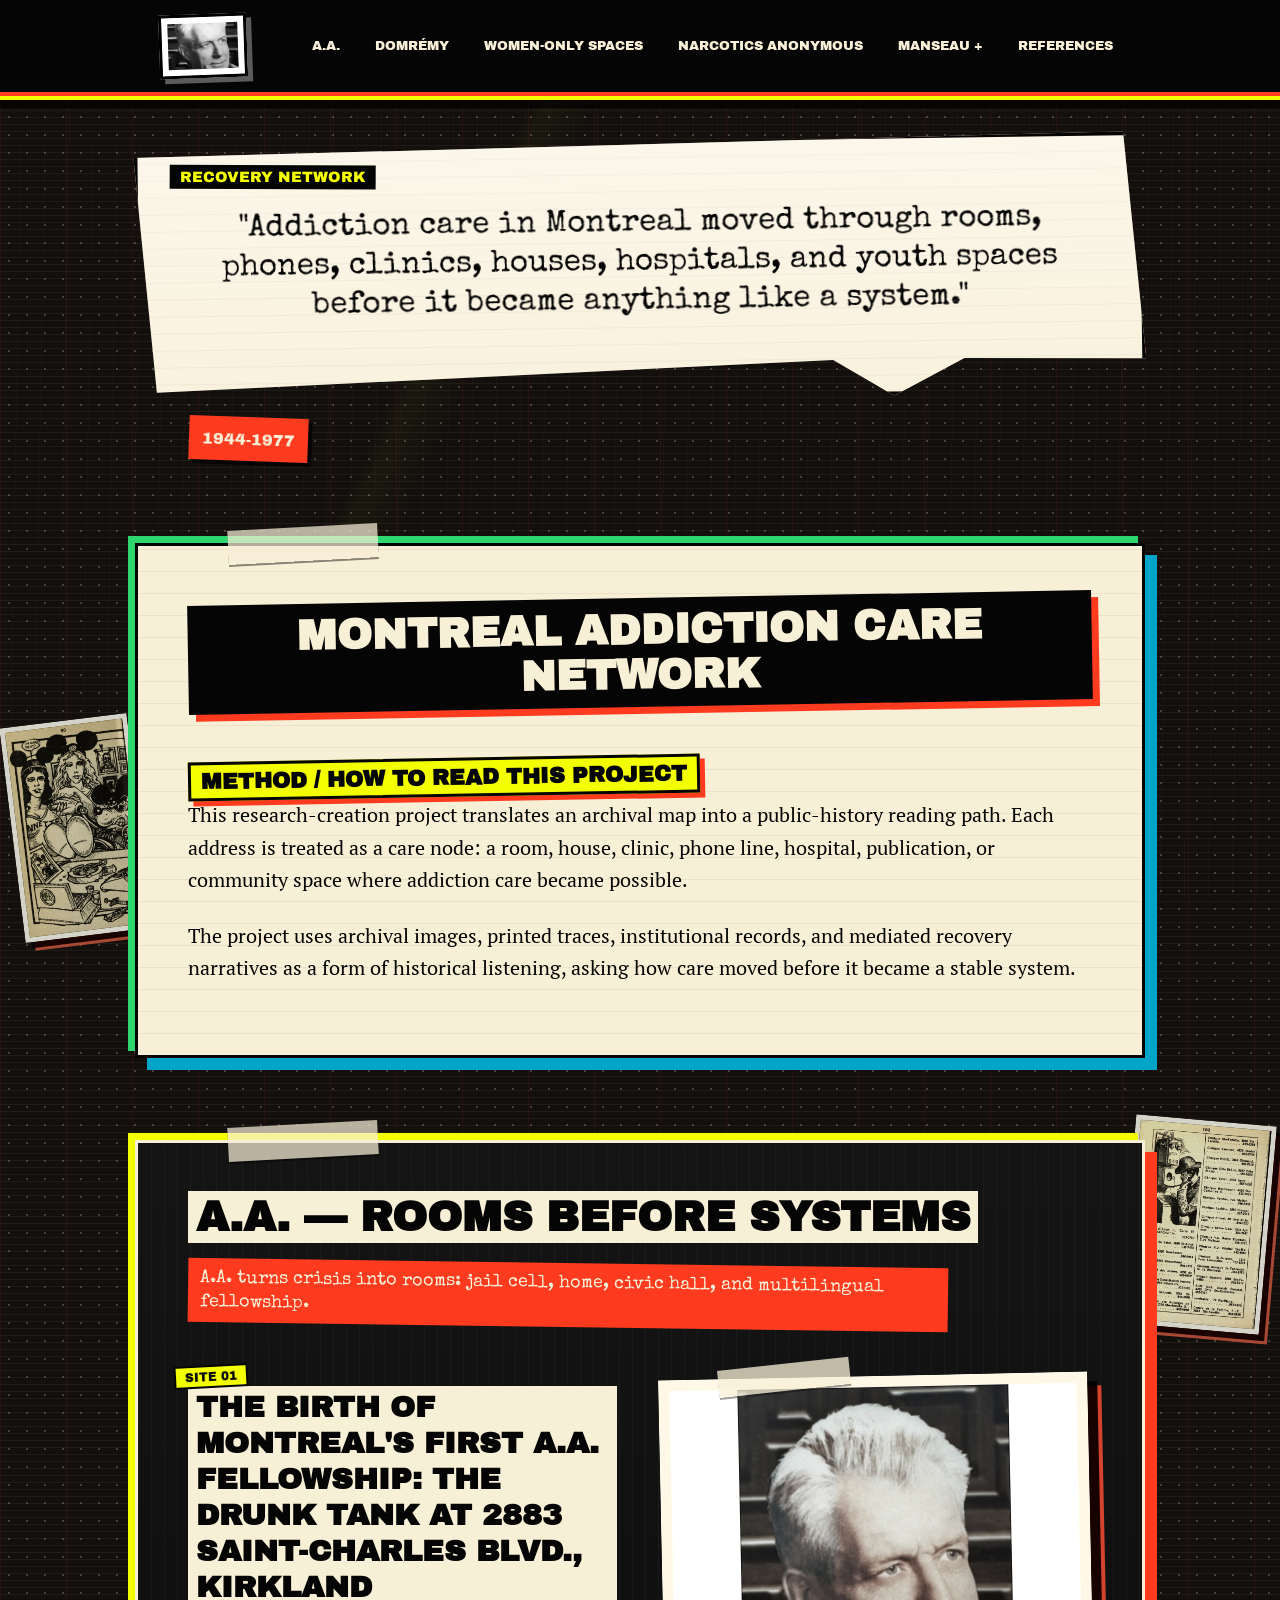
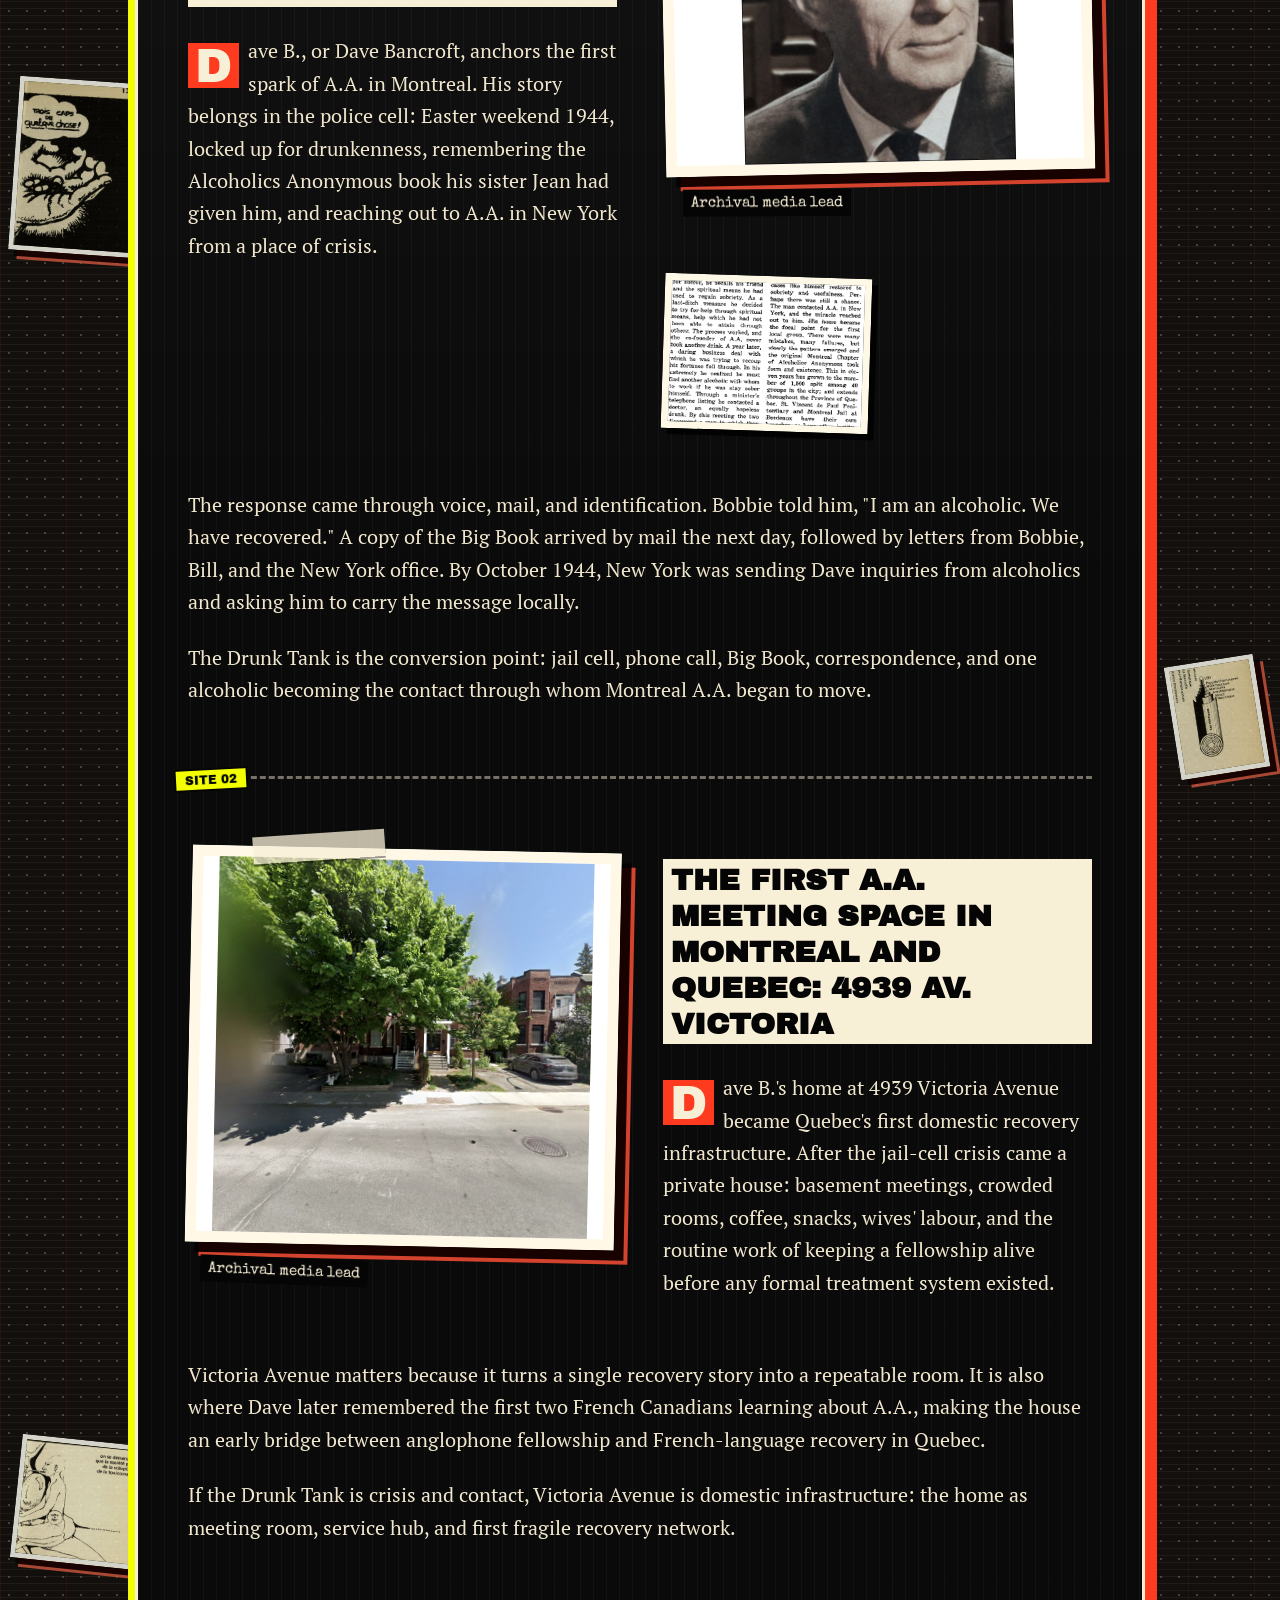
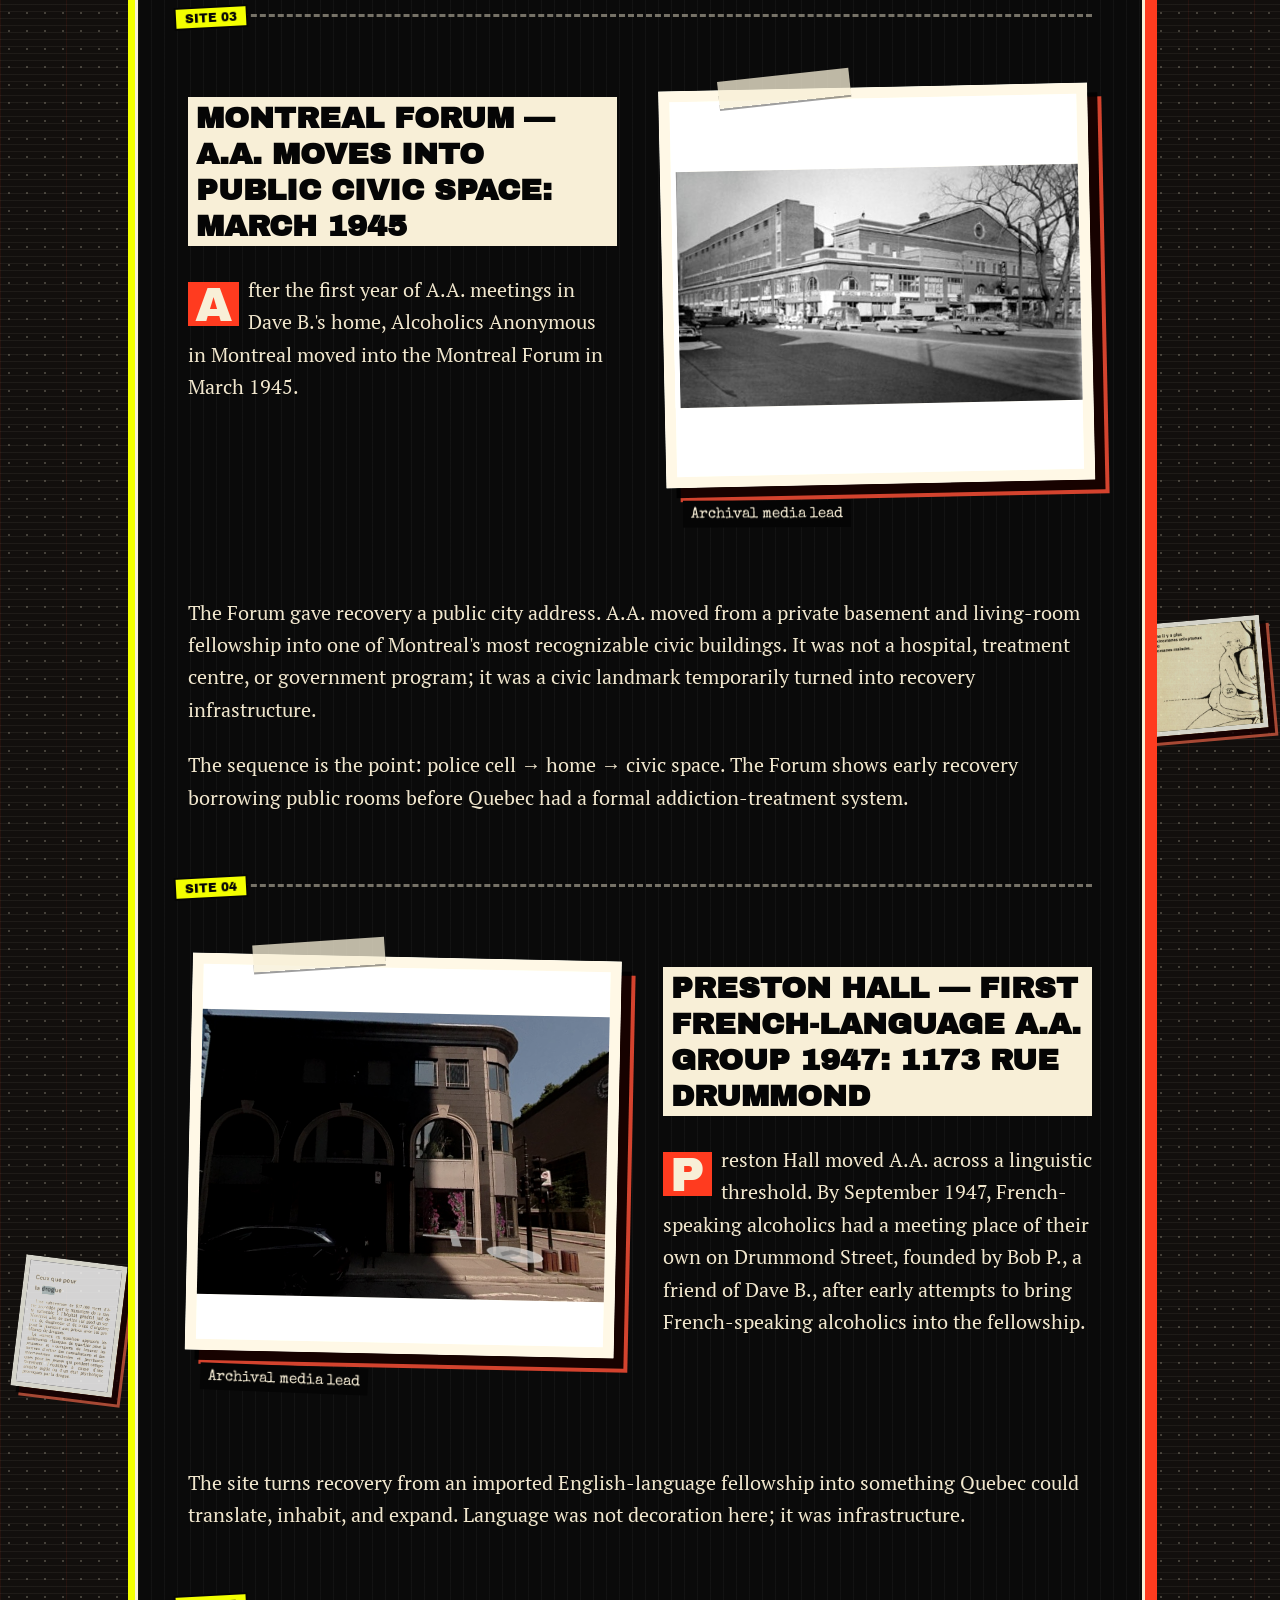
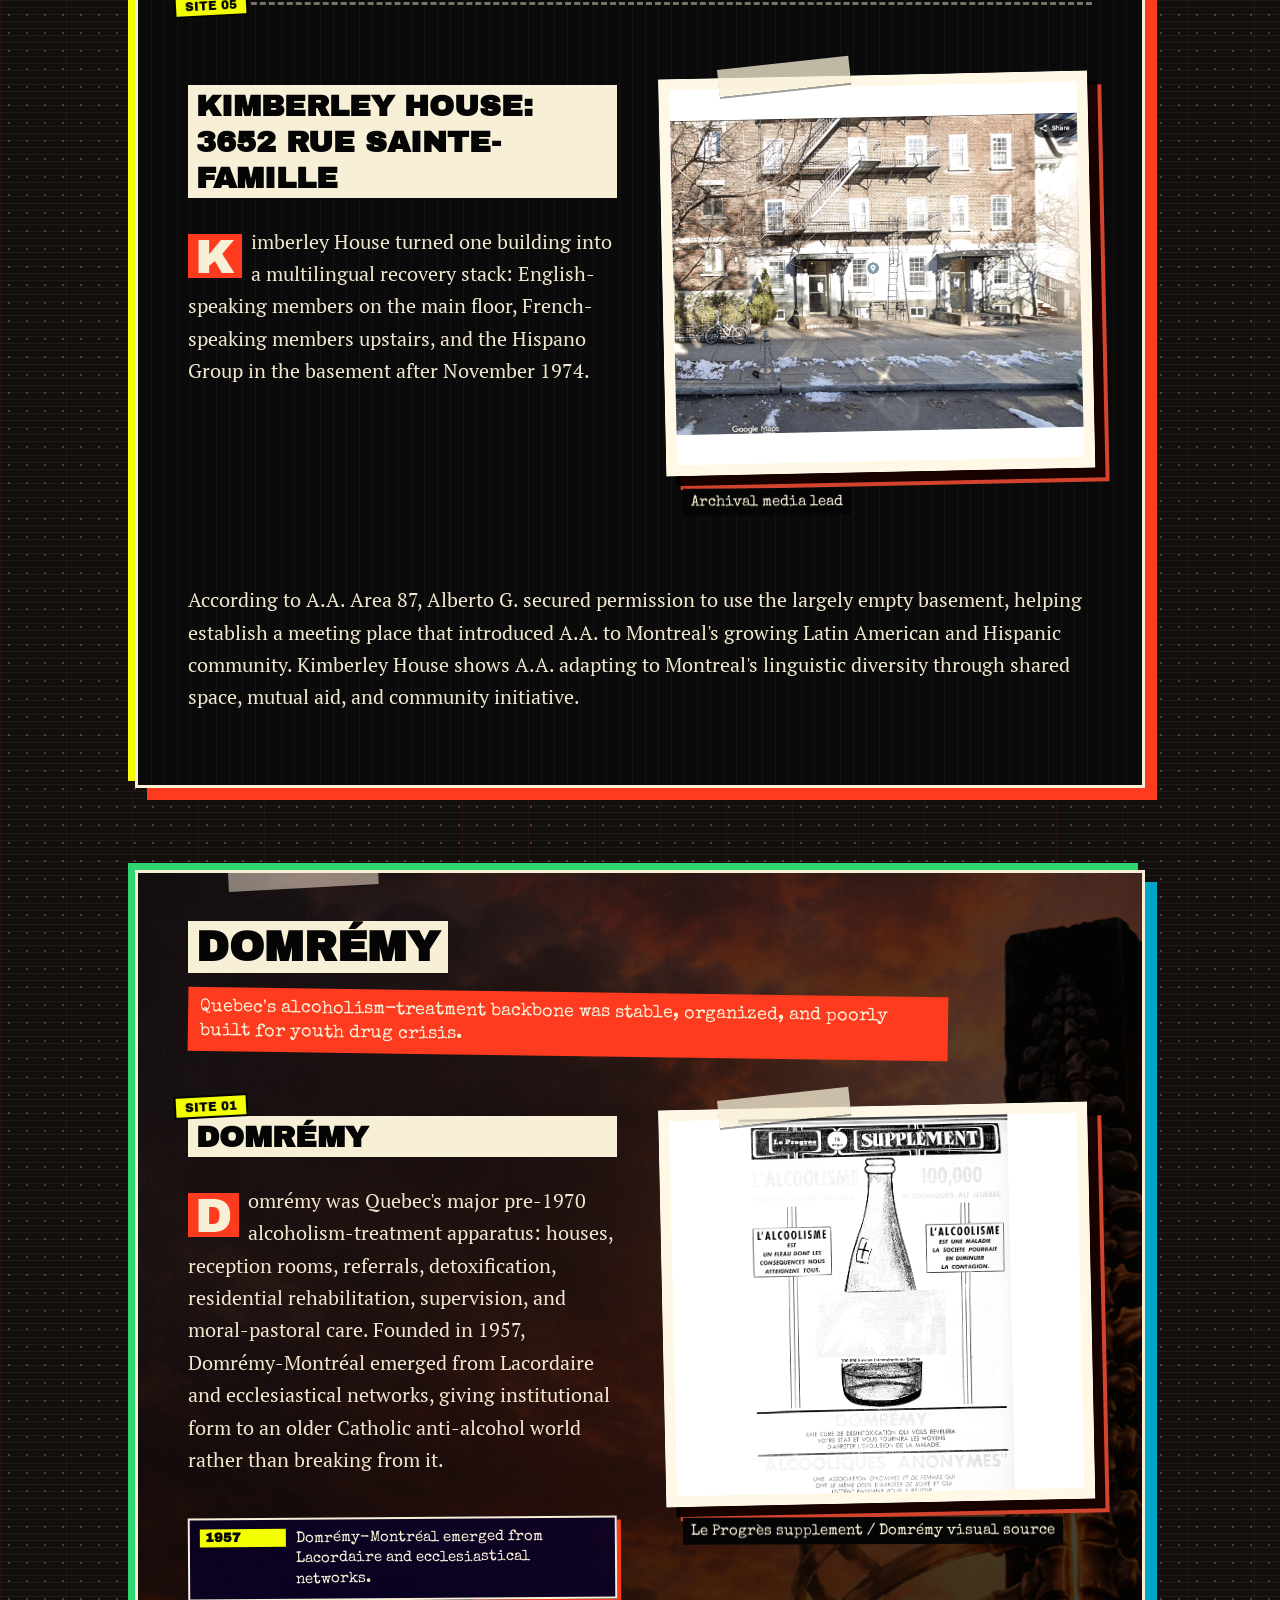
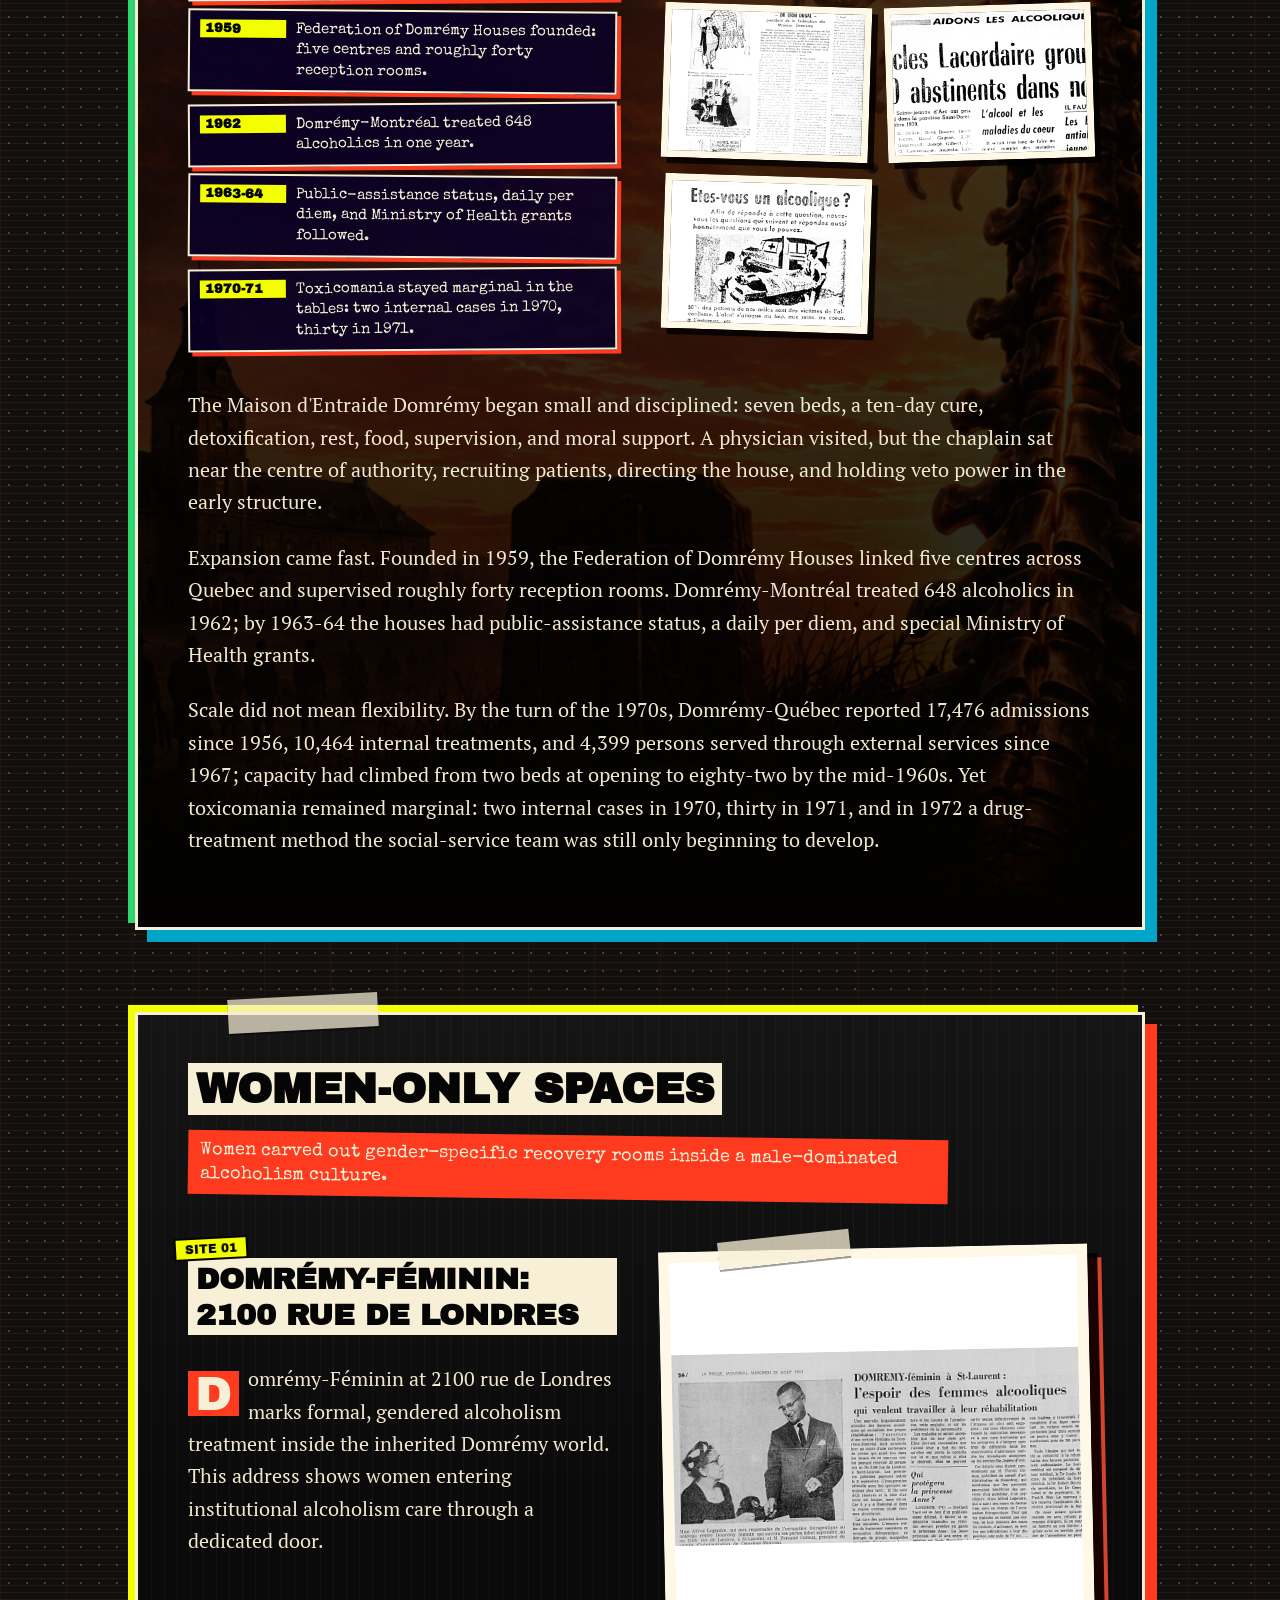
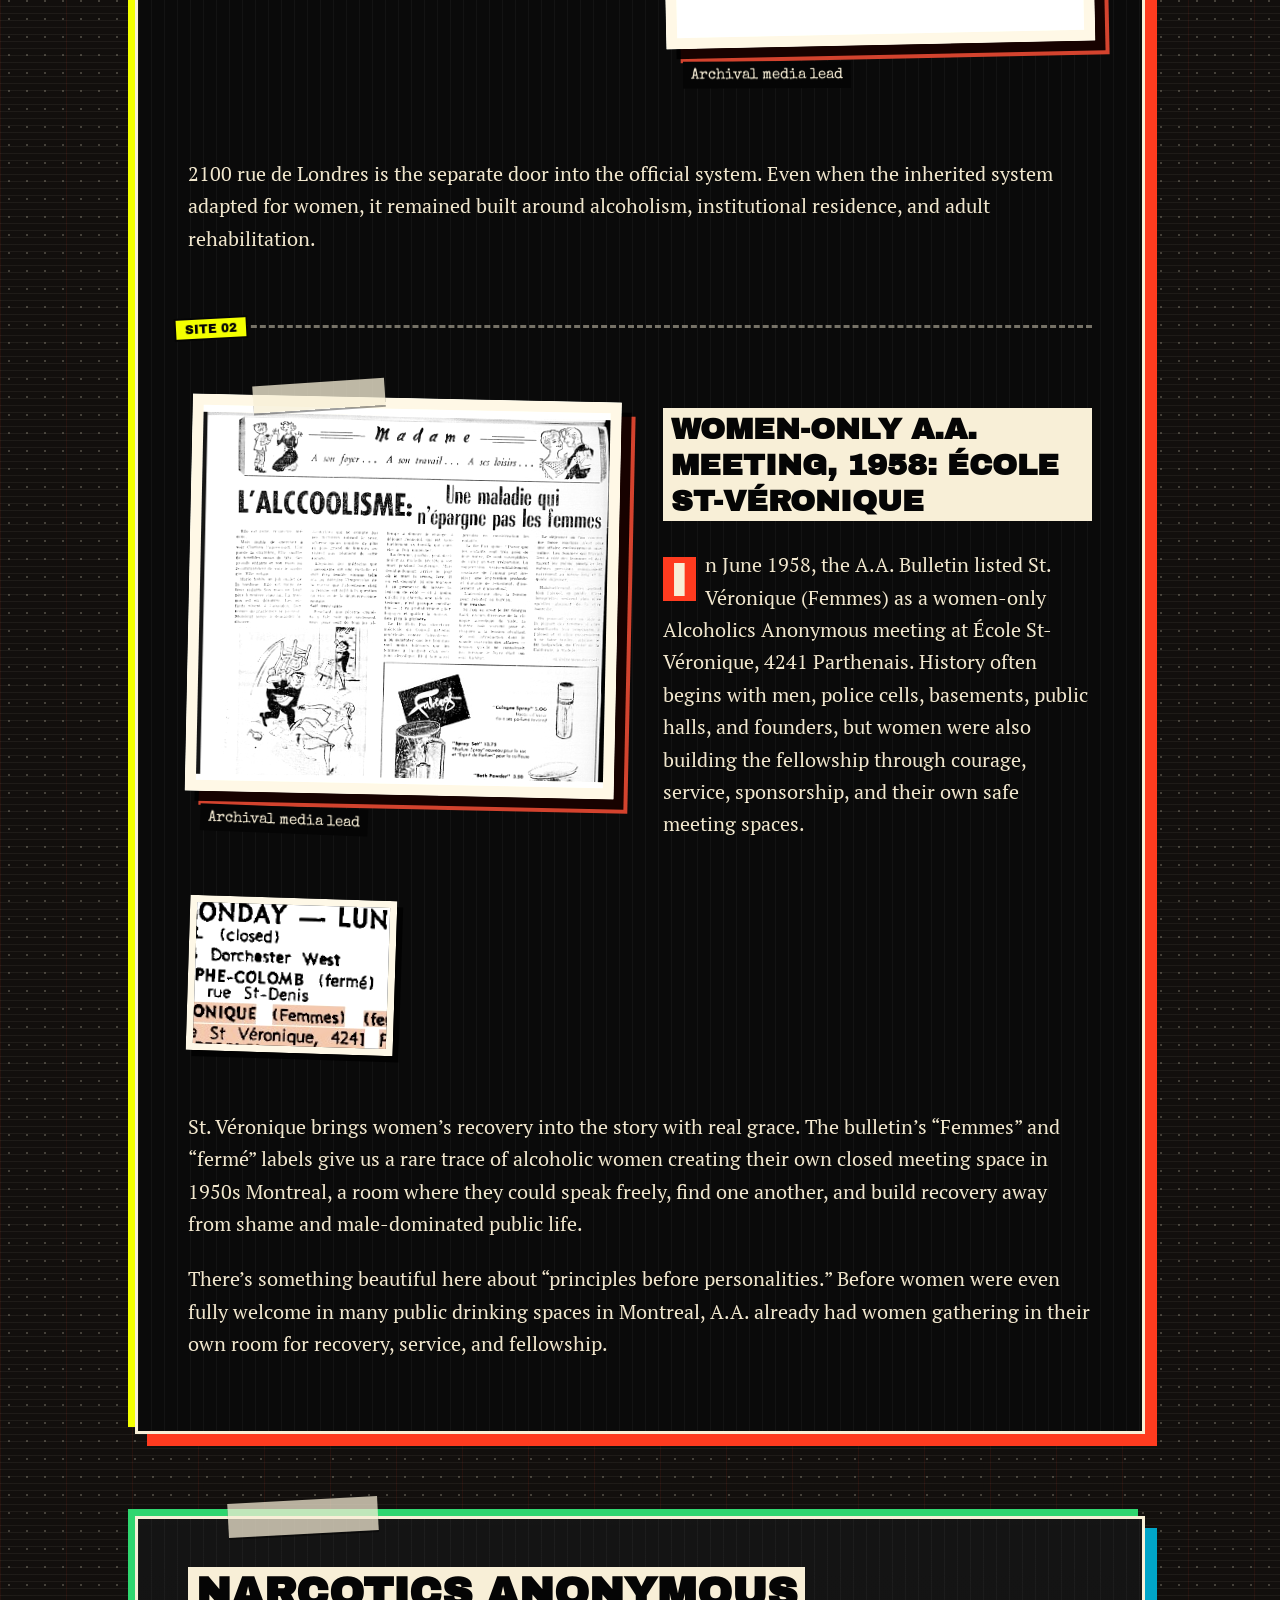
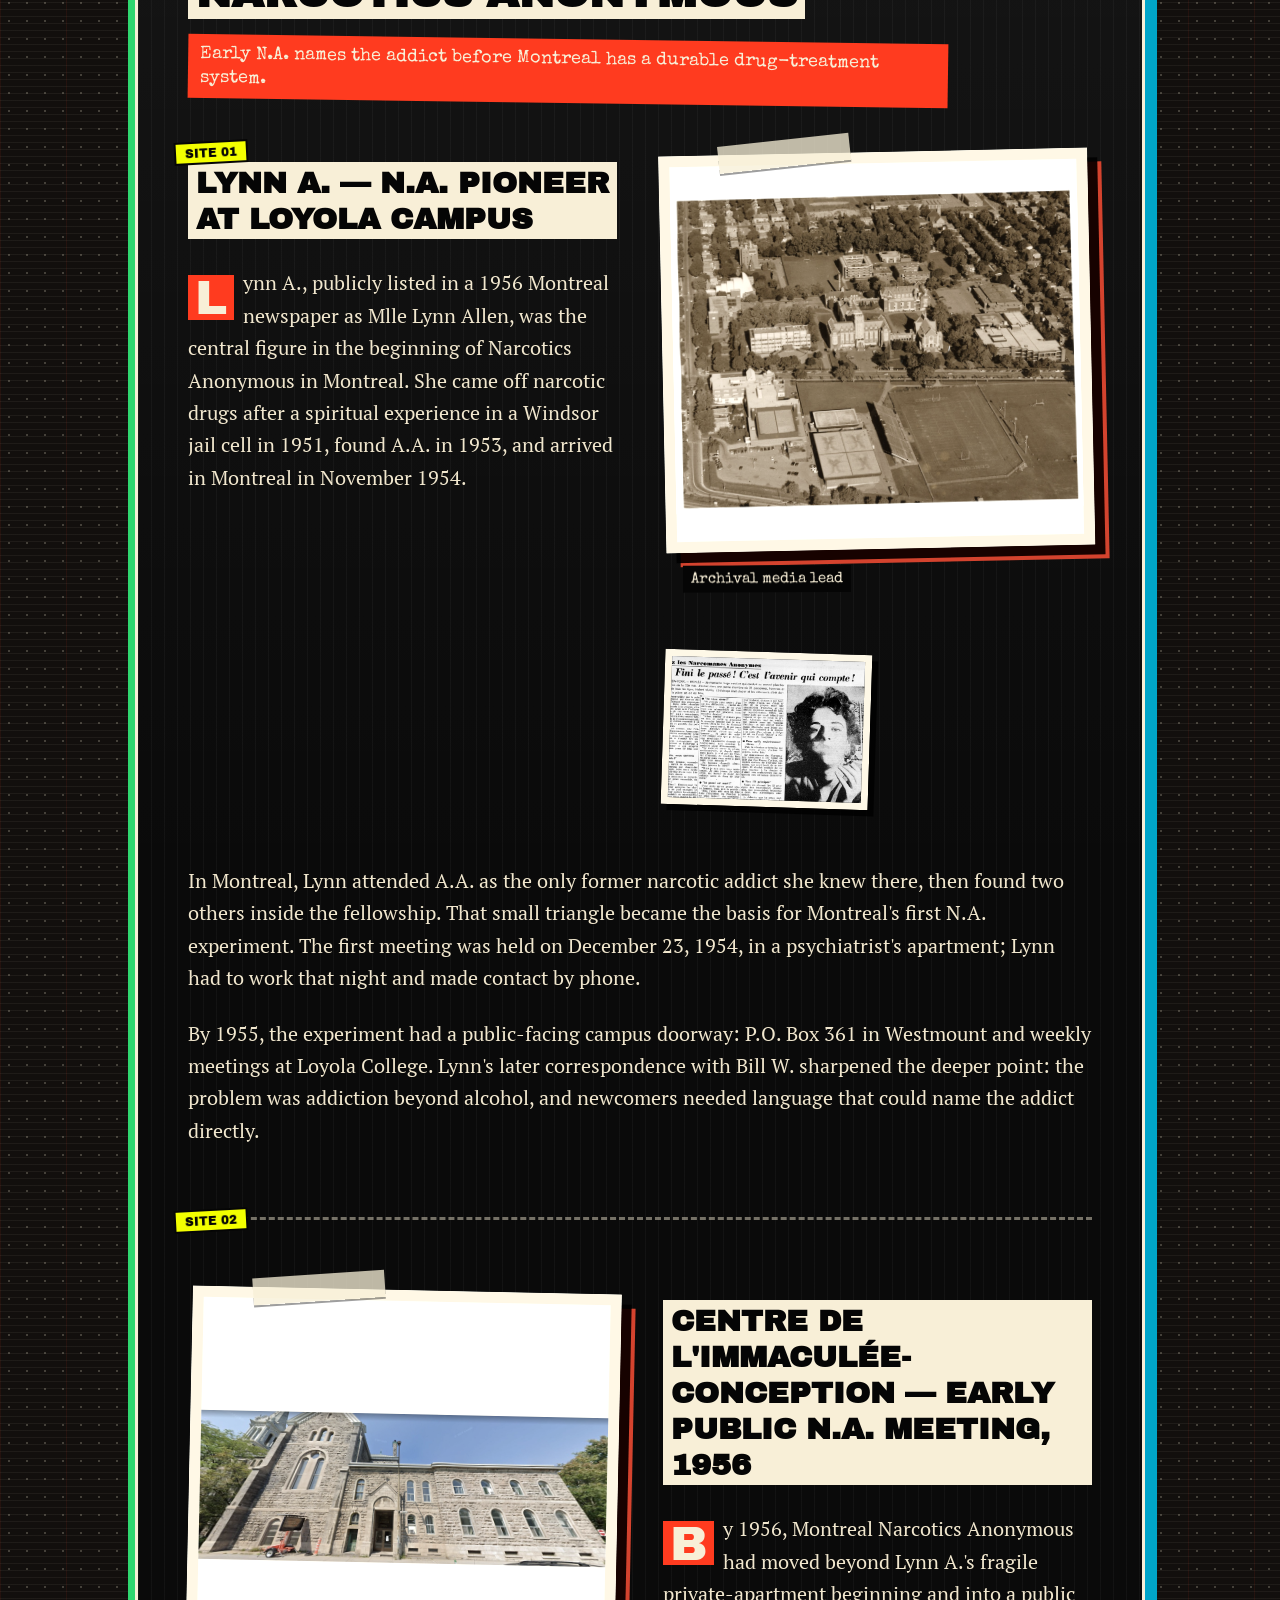
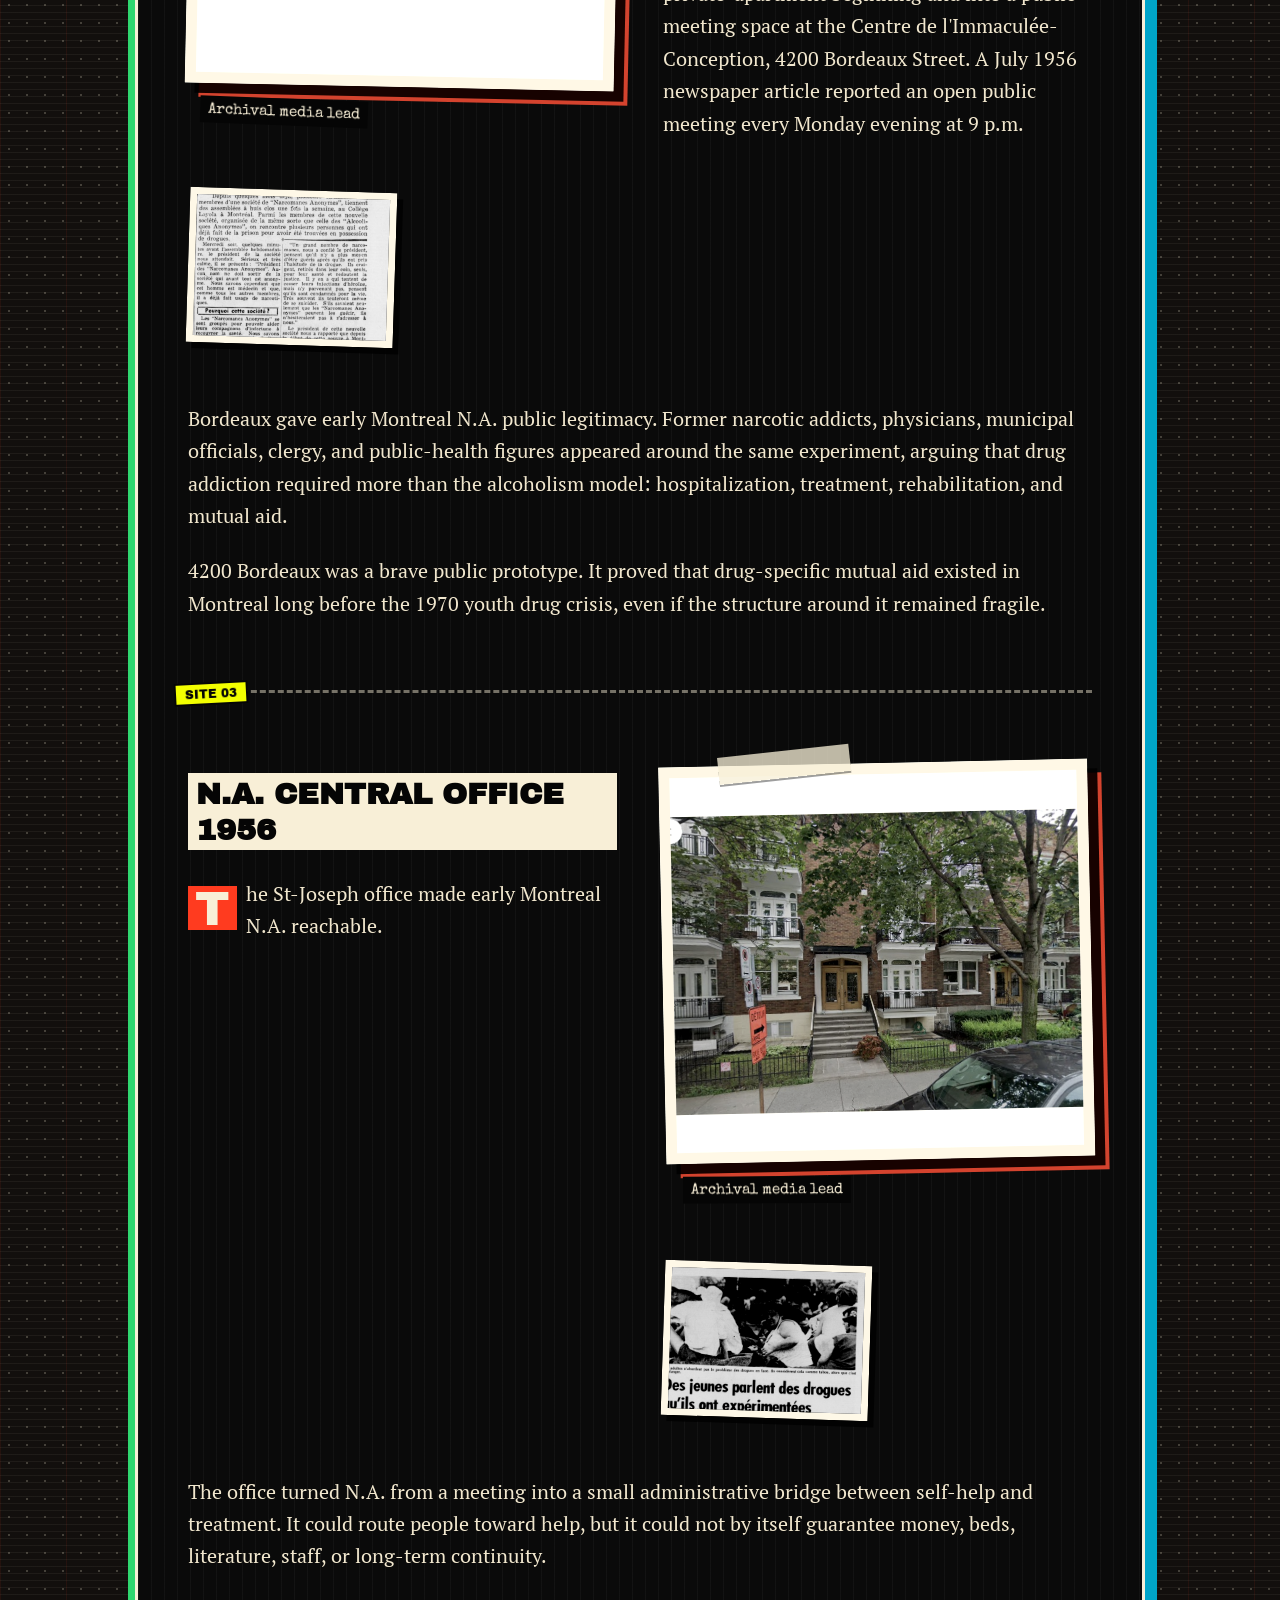
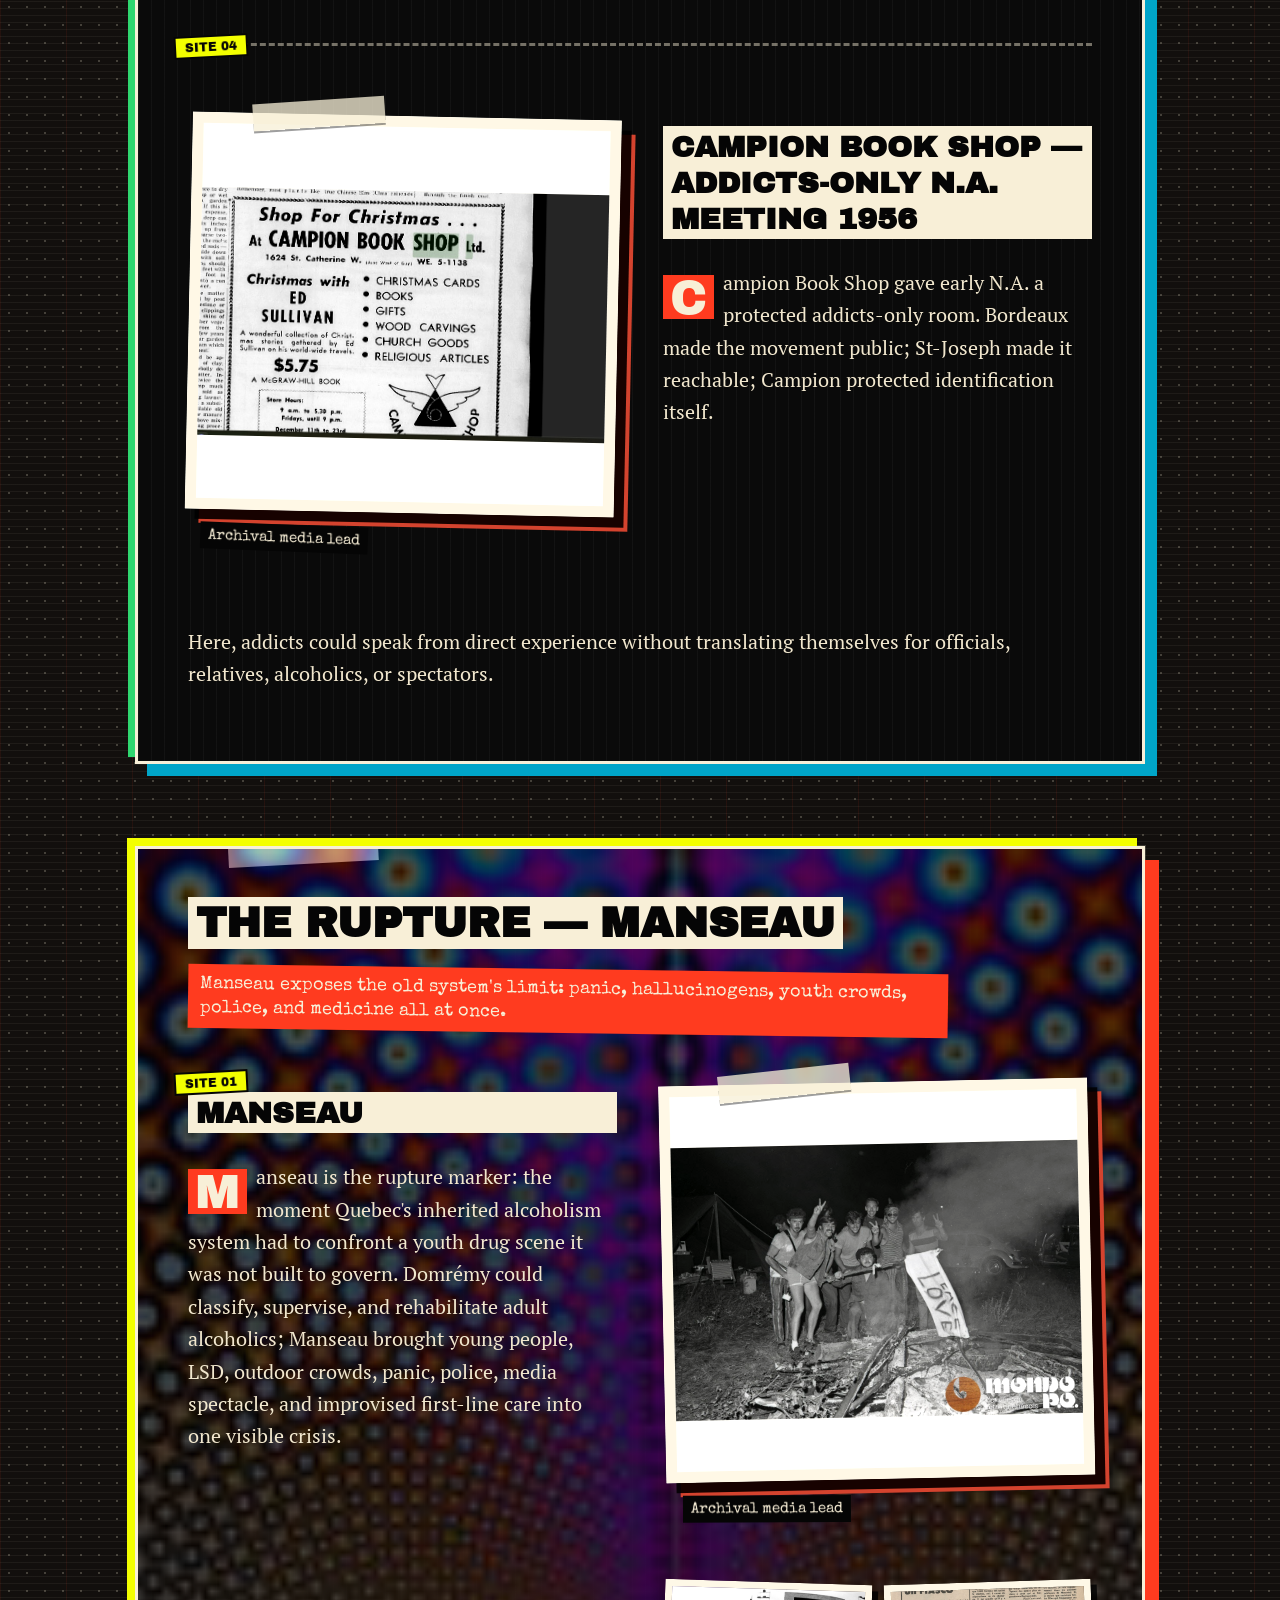
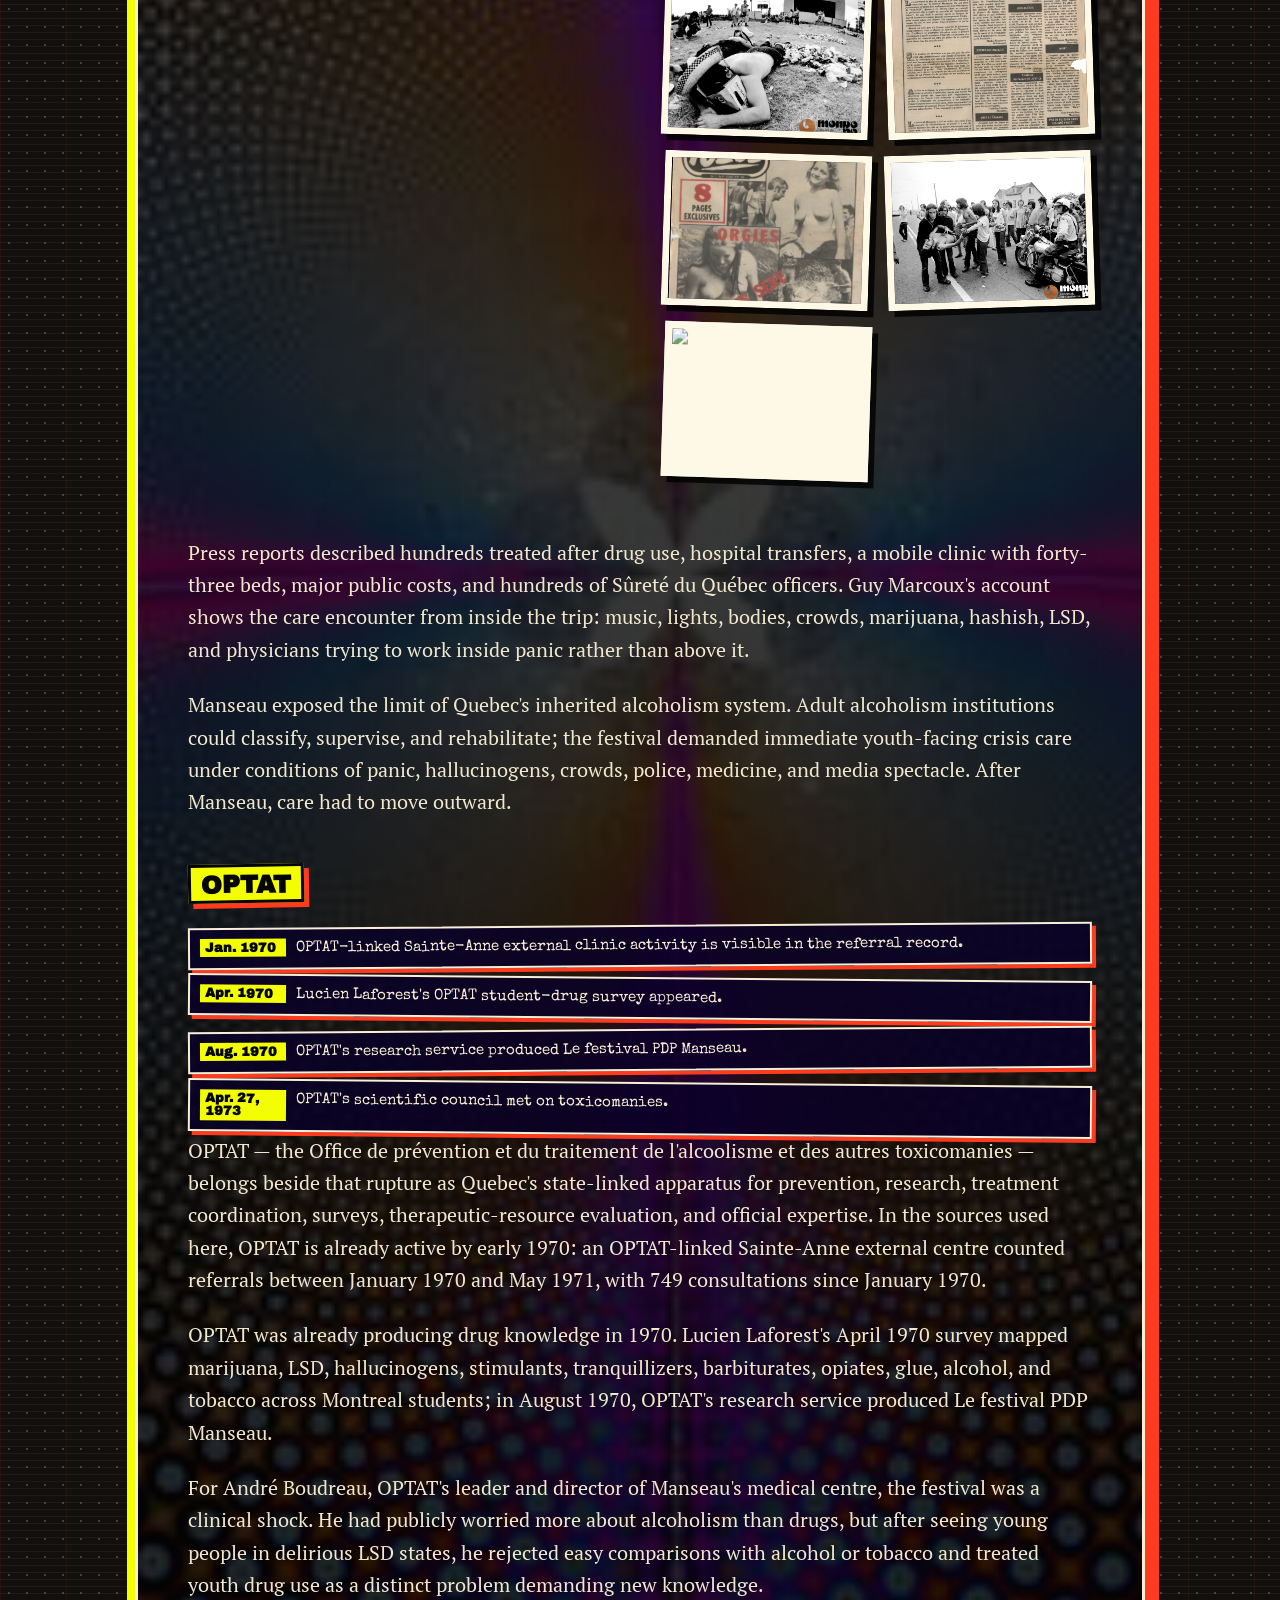
==== commit 3c0c791b: "Use cross spine background for Domremy" ====
--- a/zine-page/index.html
+++ b/zine-page/index.html
@@ -142,16 +142,6 @@
     </section>
     <section class="topic-container" id="domremy">
       
-      <div class="domremy-rosary-decor" aria-hidden="true">
-        <span class="rosary-chain rosary-chain-top"></span>
-        <span class="rosary-chain rosary-chain-left"></span>
-        <span class="rosary-chain rosary-chain-right"></span>
-        <span class="rosary-loop rosary-loop-1"></span>
-        <span class="rosary-loop rosary-loop-2"></span>
-        <span class="rosary-cross rosary-cross-1"></span>
-        <span class="rosary-cross rosary-cross-2"></span>
-        <span class="rosary-cross rosary-cross-3"></span>
-      </div>
       <h2 class="heading">Domrémy</h2>
       <p class="section-kicker">Quebec&#x27;s alcoholism-treatment backbone was stable, organized, and poorly built for youth drug crisis.</p>
       
--- a/styles.css
+++ b/styles.css
@@ -829,138 +829,30 @@
 
 #domremy {
   isolation: isolate;
-}
-
-#domremy > :not(.domremy-rosary-decor) {
+  overflow: hidden;
+  background:
+    linear-gradient(180deg, rgba(6, 4, 3, 0.76), rgba(6, 4, 3, 0.88)),
+    repeating-linear-gradient(90deg, rgba(255, 255, 255, 0.035) 0 1px, transparent 1px 13px),
+    #090806;
+}
+
+#domremy::after {
+  content: "";
+  position: absolute;
+  inset: 0;
+  z-index: 0;
+  pointer-events: none;
+  background:
+    radial-gradient(circle at 76% 20%, rgba(255, 198, 88, 0.24), transparent 0 28%, transparent 46%),
+    linear-gradient(180deg, rgba(0, 0, 0, 0.08), rgba(0, 0, 0, 0.68)),
+    url("assets/supplemental/domremy-cross-spine-background.png") center center / cover no-repeat;
+  opacity: 0.34;
+  filter: saturate(1.18) contrast(1.12);
+}
+
+#domremy > * {
   position: relative;
   z-index: 2;
-}
-
-.domremy-rosary-decor {
-  position: absolute;
-  inset: -46px -38px -52px -42px;
-  z-index: 1;
-  overflow: visible;
-  pointer-events: none;
-  filter: drop-shadow(4px 4px 0 rgba(0, 0, 0, 0.72));
-}
-
-.rosary-chain {
-  position: absolute;
-  opacity: 0.9;
-  background:
-    radial-gradient(circle at 50% 50%, #fff7dd 0 4px, #9b8f7a 5px 8px, #17120f 9px 10px, transparent 11px);
-}
-
-.rosary-chain-top {
-  top: 5px;
-  left: 7%;
-  right: 8%;
-  height: 34px;
-  background-size: 31px 31px;
-  background-repeat: repeat-x;
-  transform: rotate(-1.8deg);
-}
-
-.rosary-chain-left {
-  top: 94px;
-  bottom: 88px;
-  left: -6px;
-  width: 34px;
-  background-size: 31px 31px;
-  background-repeat: repeat-y;
-  transform: rotate(1.5deg);
-}
-
-.rosary-chain-right {
-  top: 146px;
-  right: -8px;
-  bottom: 120px;
-  width: 34px;
-  background-size: 31px 31px;
-  background-repeat: repeat-y;
-  transform: rotate(-1deg);
-}
-
-.rosary-loop {
-  position: absolute;
-  border: 6px dotted rgba(255, 247, 221, 0.86);
-  border-radius: 52% 48% 56% 44%;
-  opacity: 0.82;
-}
-
-.rosary-loop::before {
-  content: "";
-  position: absolute;
-  inset: -9px;
-  border: 2px solid rgba(0, 0, 0, 0.36);
-  border-radius: inherit;
-}
-
-.rosary-loop-1 {
-  top: 58px;
-  right: -12px;
-  width: 188px;
-  height: 254px;
-  transform: rotate(16deg);
-}
-
-.rosary-loop-2 {
-  left: 8px;
-  bottom: 108px;
-  width: 158px;
-  height: 226px;
-  transform: rotate(-15deg);
-}
-
-.rosary-cross {
-  position: absolute;
-  width: 54px;
-  height: 76px;
-  opacity: 0.94;
-}
-
-.rosary-cross::before,
-.rosary-cross::after {
-  content: "";
-  position: absolute;
-  border: 2px solid #17120f;
-  background:
-    linear-gradient(135deg, rgba(255, 255, 255, 0.36), transparent 42%),
-    #d9c8aa;
-  box-shadow: 4px 4px 0 var(--danger);
-}
-
-.rosary-cross::before {
-  left: 20px;
-  top: 0;
-  width: 14px;
-  height: 76px;
-}
-
-.rosary-cross::after {
-  left: 2px;
-  top: 27px;
-  width: 50px;
-  height: 14px;
-}
-
-.rosary-cross-1 {
-  top: -30px;
-  left: 58px;
-  transform: rotate(9deg) scale(0.78);
-}
-
-.rosary-cross-2 {
-  right: 122px;
-  bottom: -38px;
-  transform: rotate(-10deg);
-}
-
-.rosary-cross-3 {
-  top: 318px;
-  right: -8px;
-  transform: rotate(12deg) scale(0.72);
 }
 
 #the-rupture-manseau {
@@ -1584,10 +1476,6 @@
     overflow: hidden;
   }
 
-  .domremy-rosary-decor {
-    display: none;
-  }
-
   .heading,
   h1 {
     font-size: 34px;
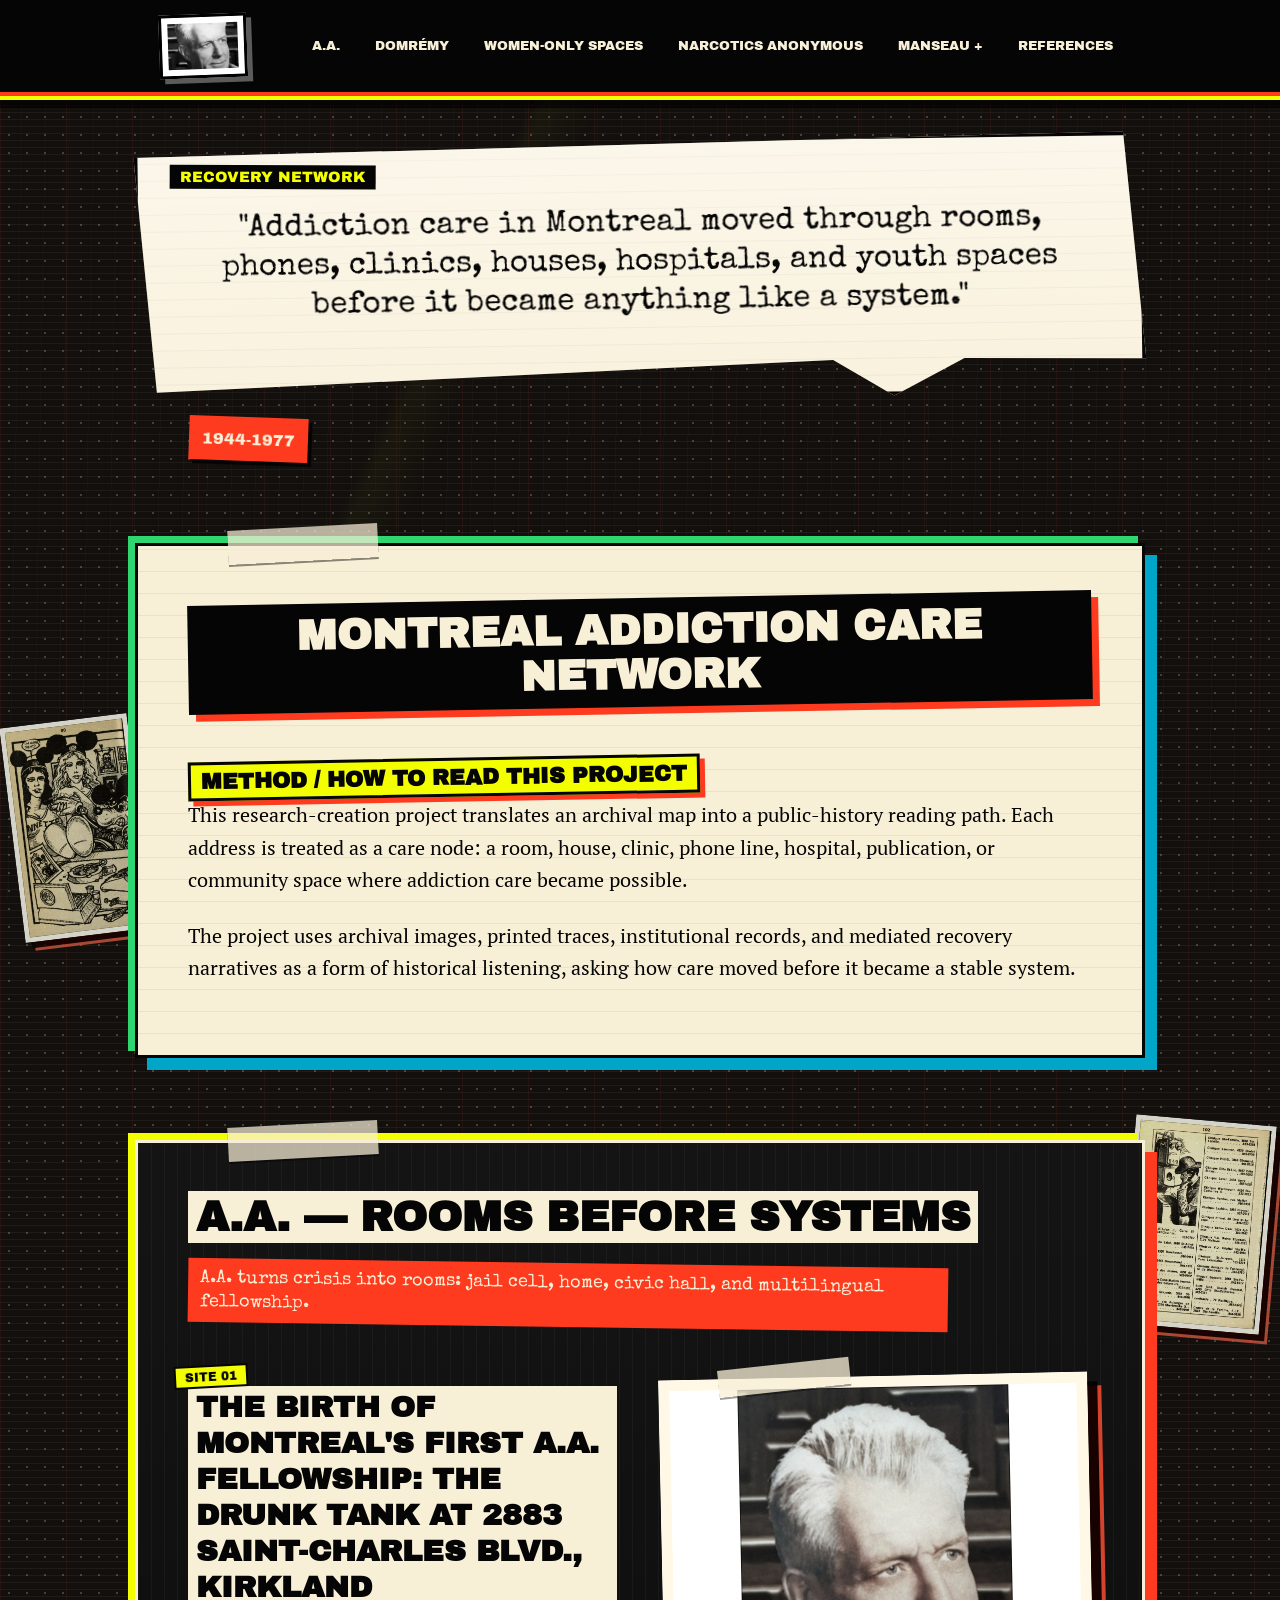
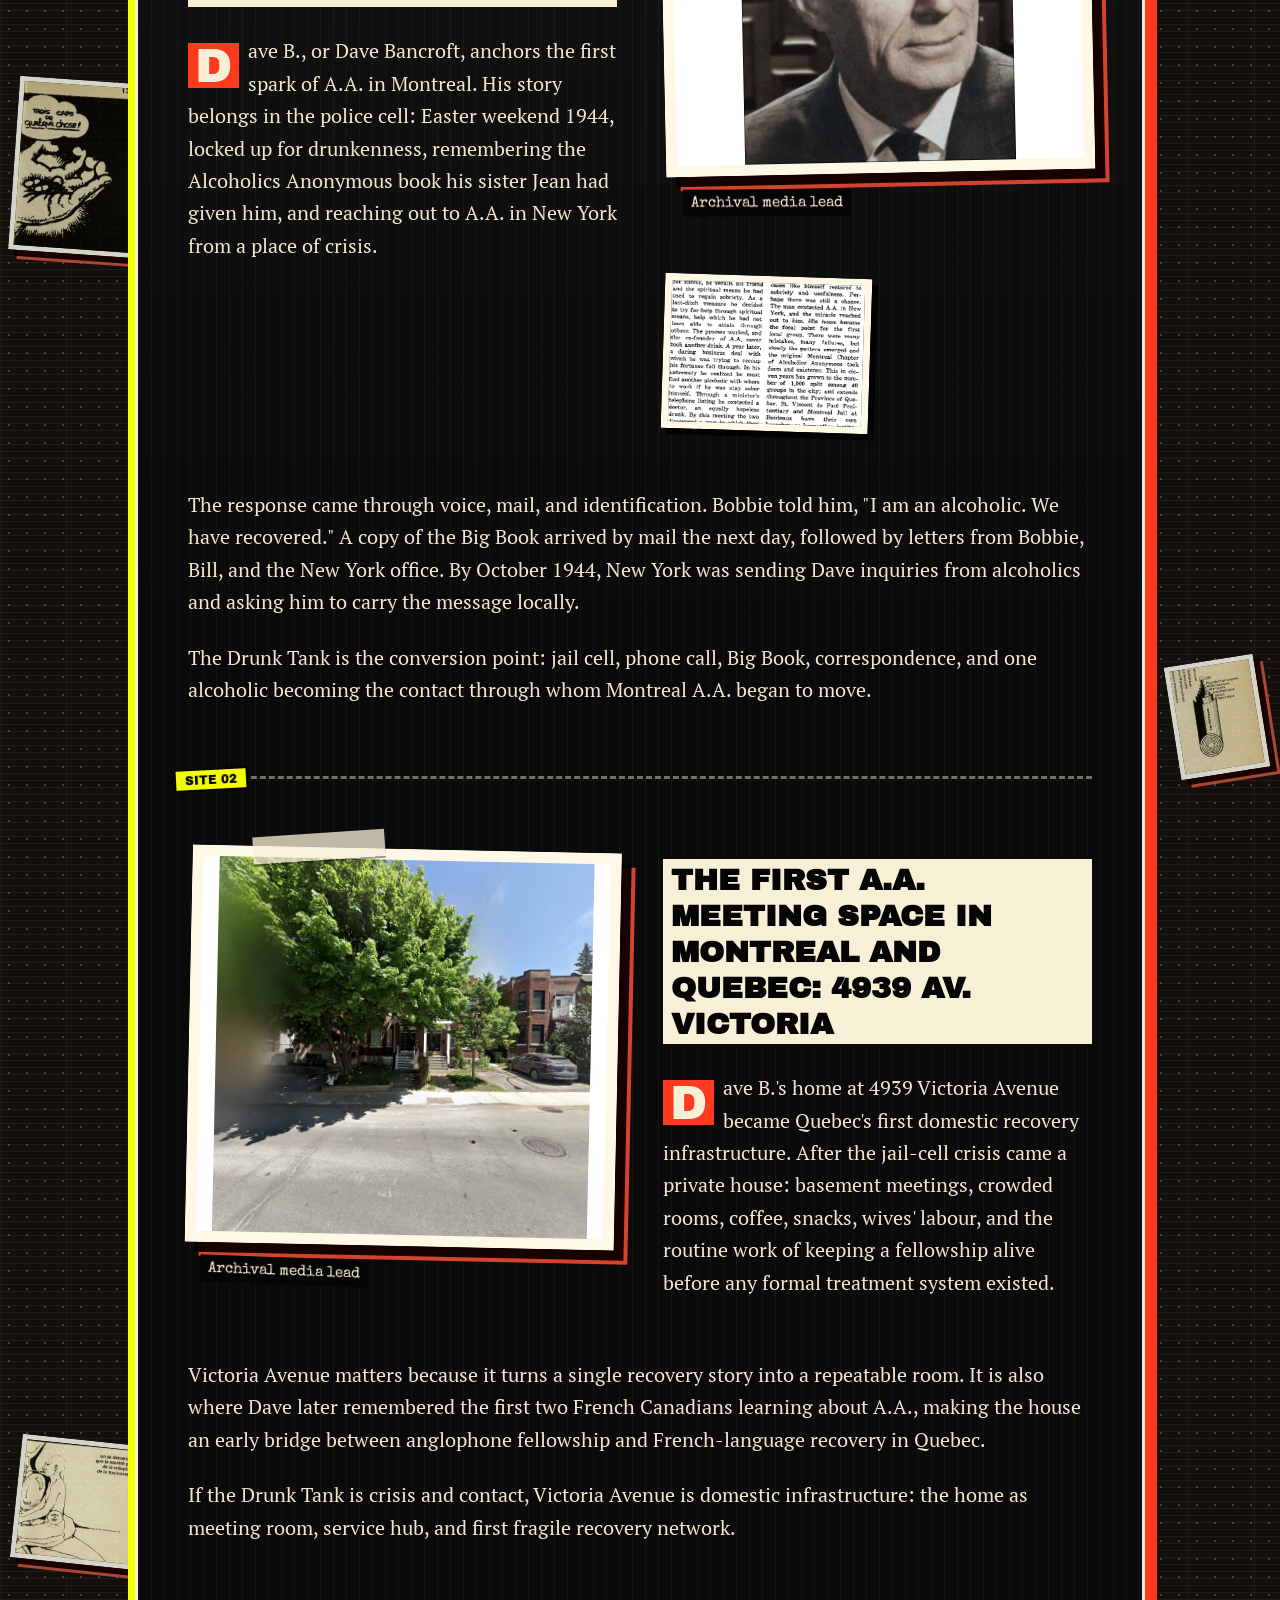
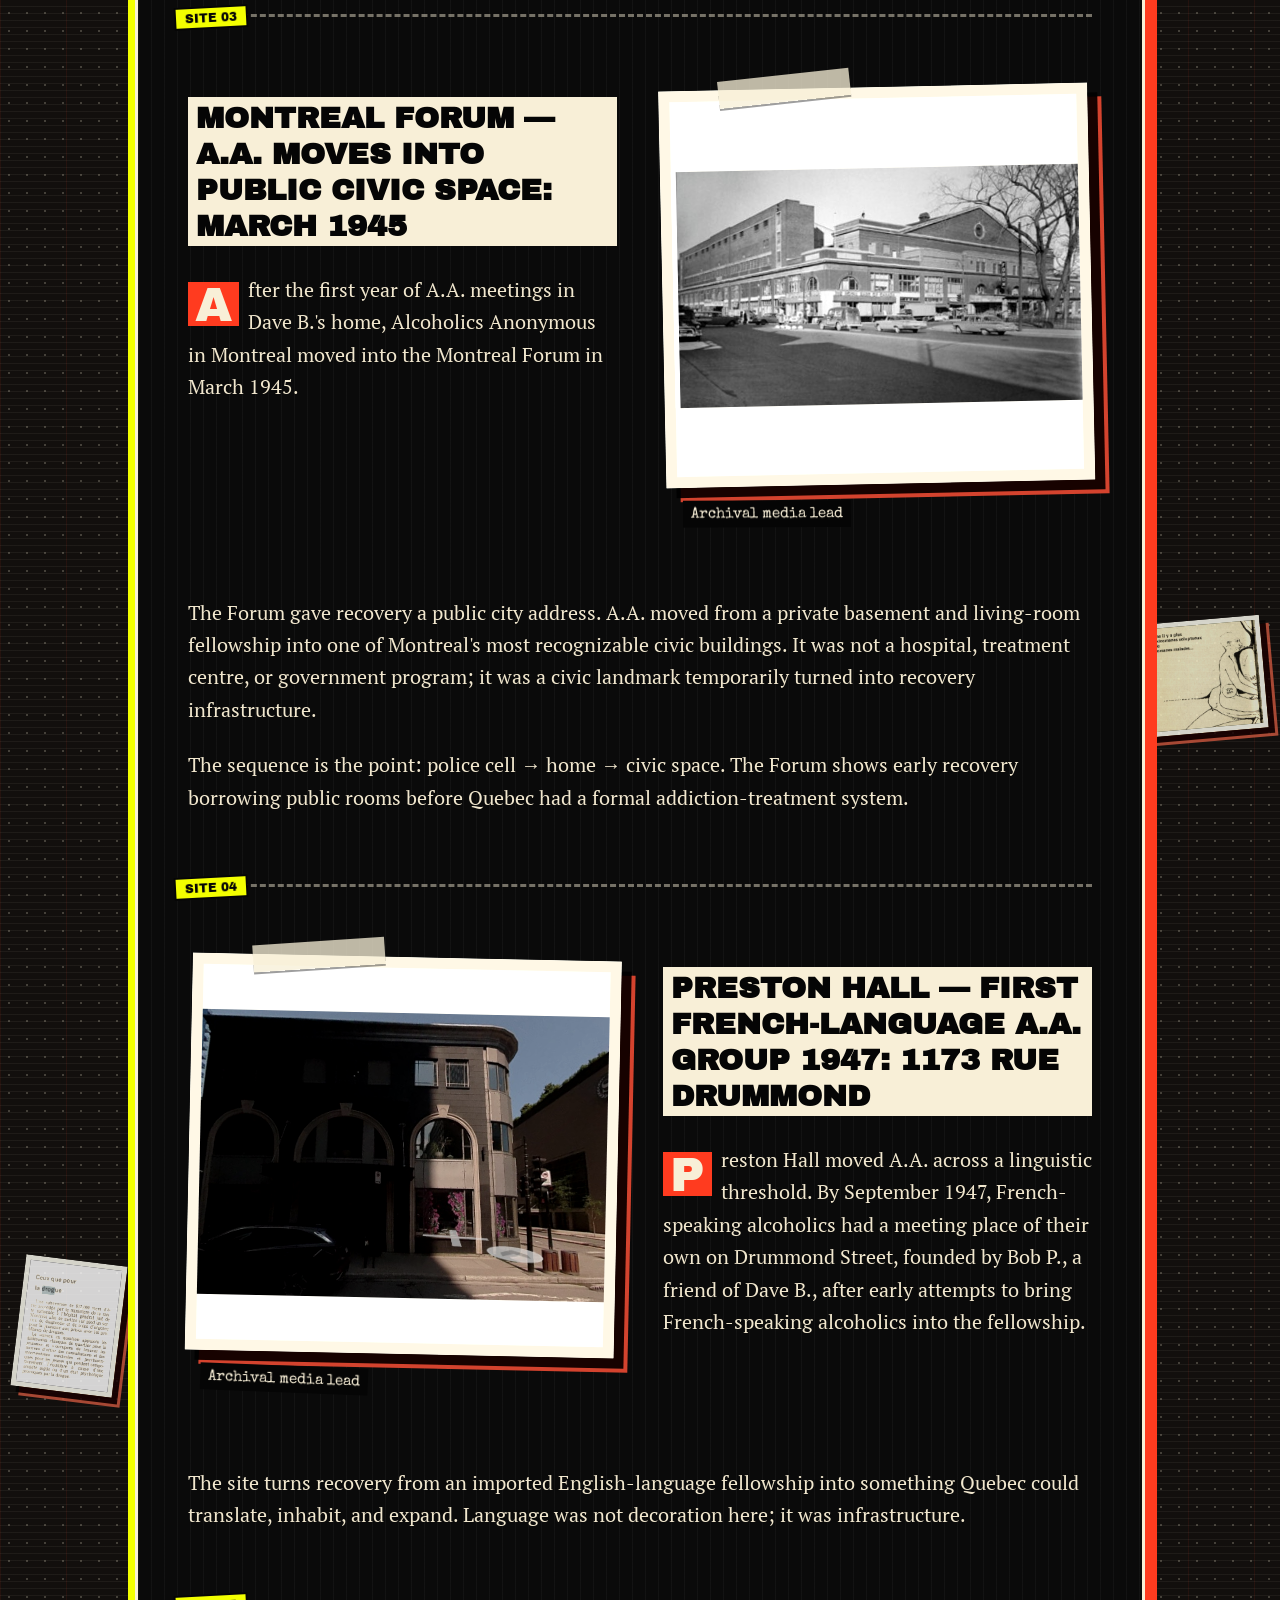
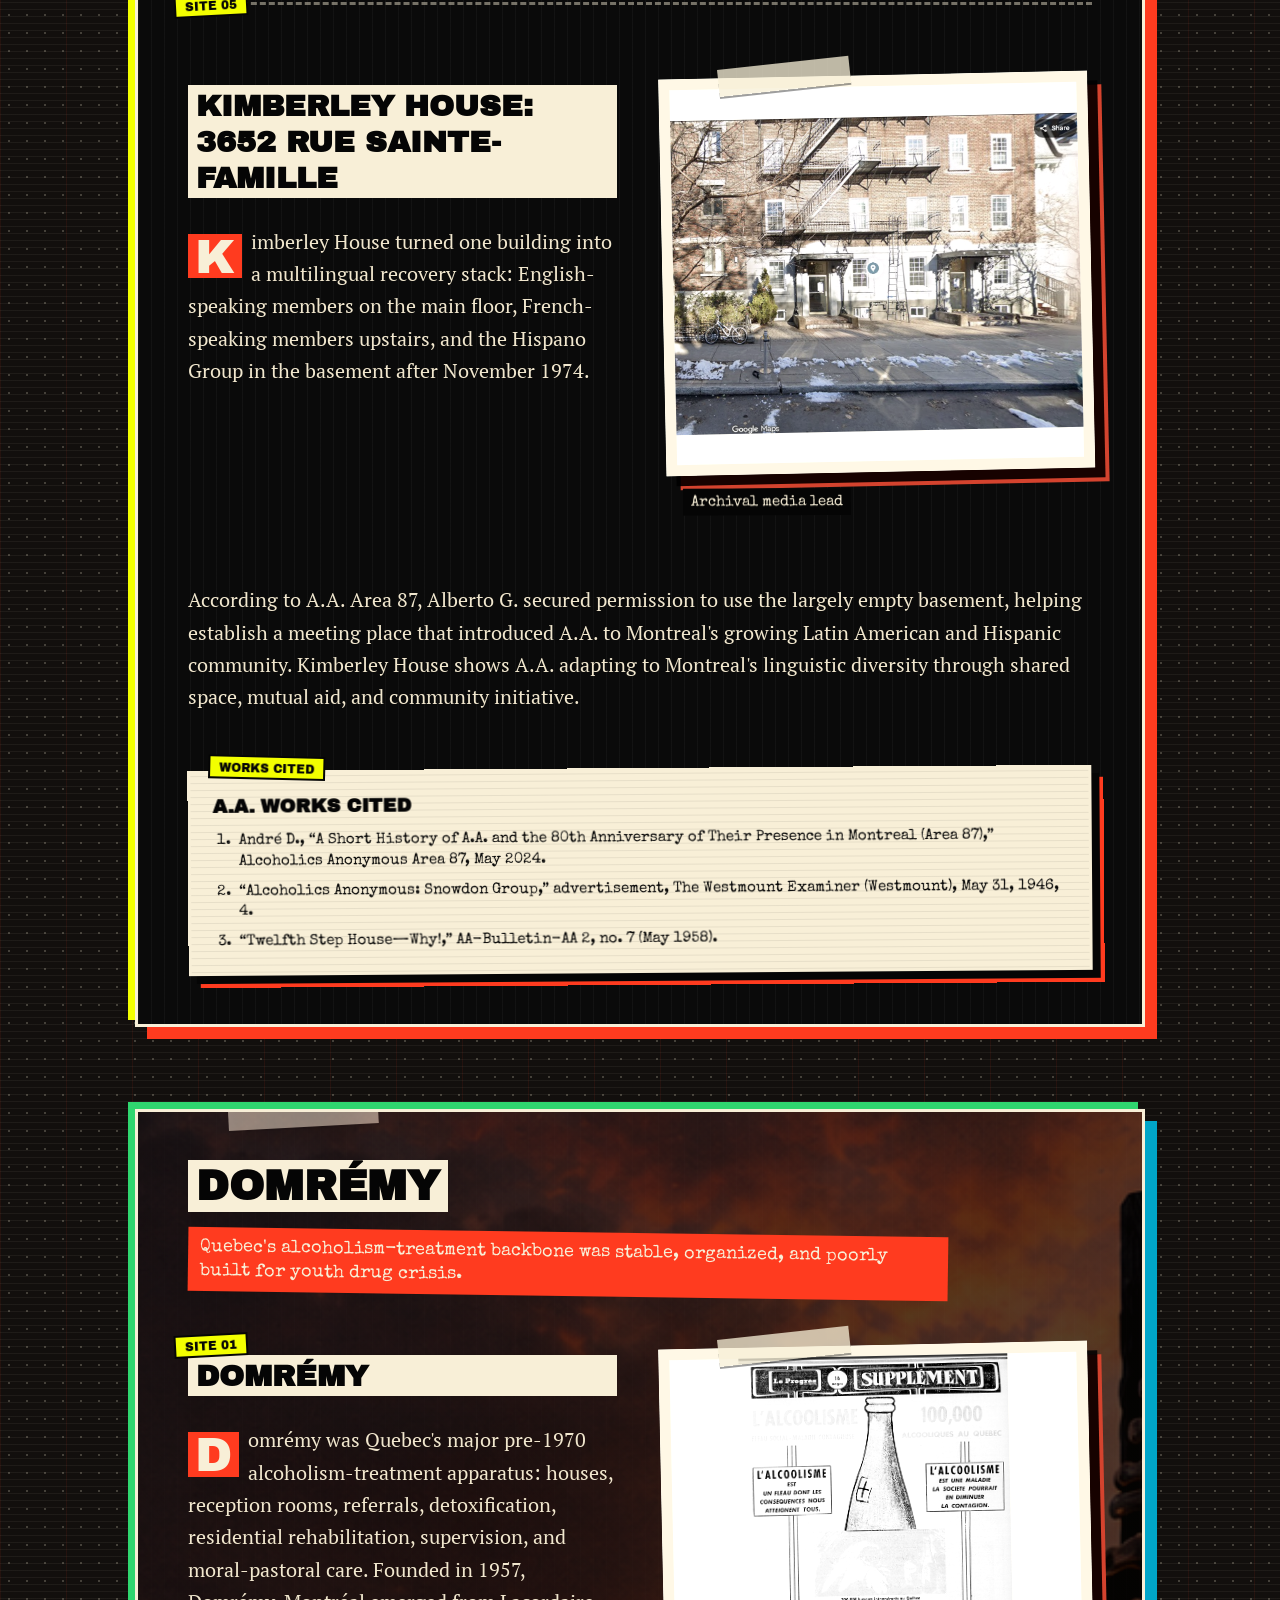
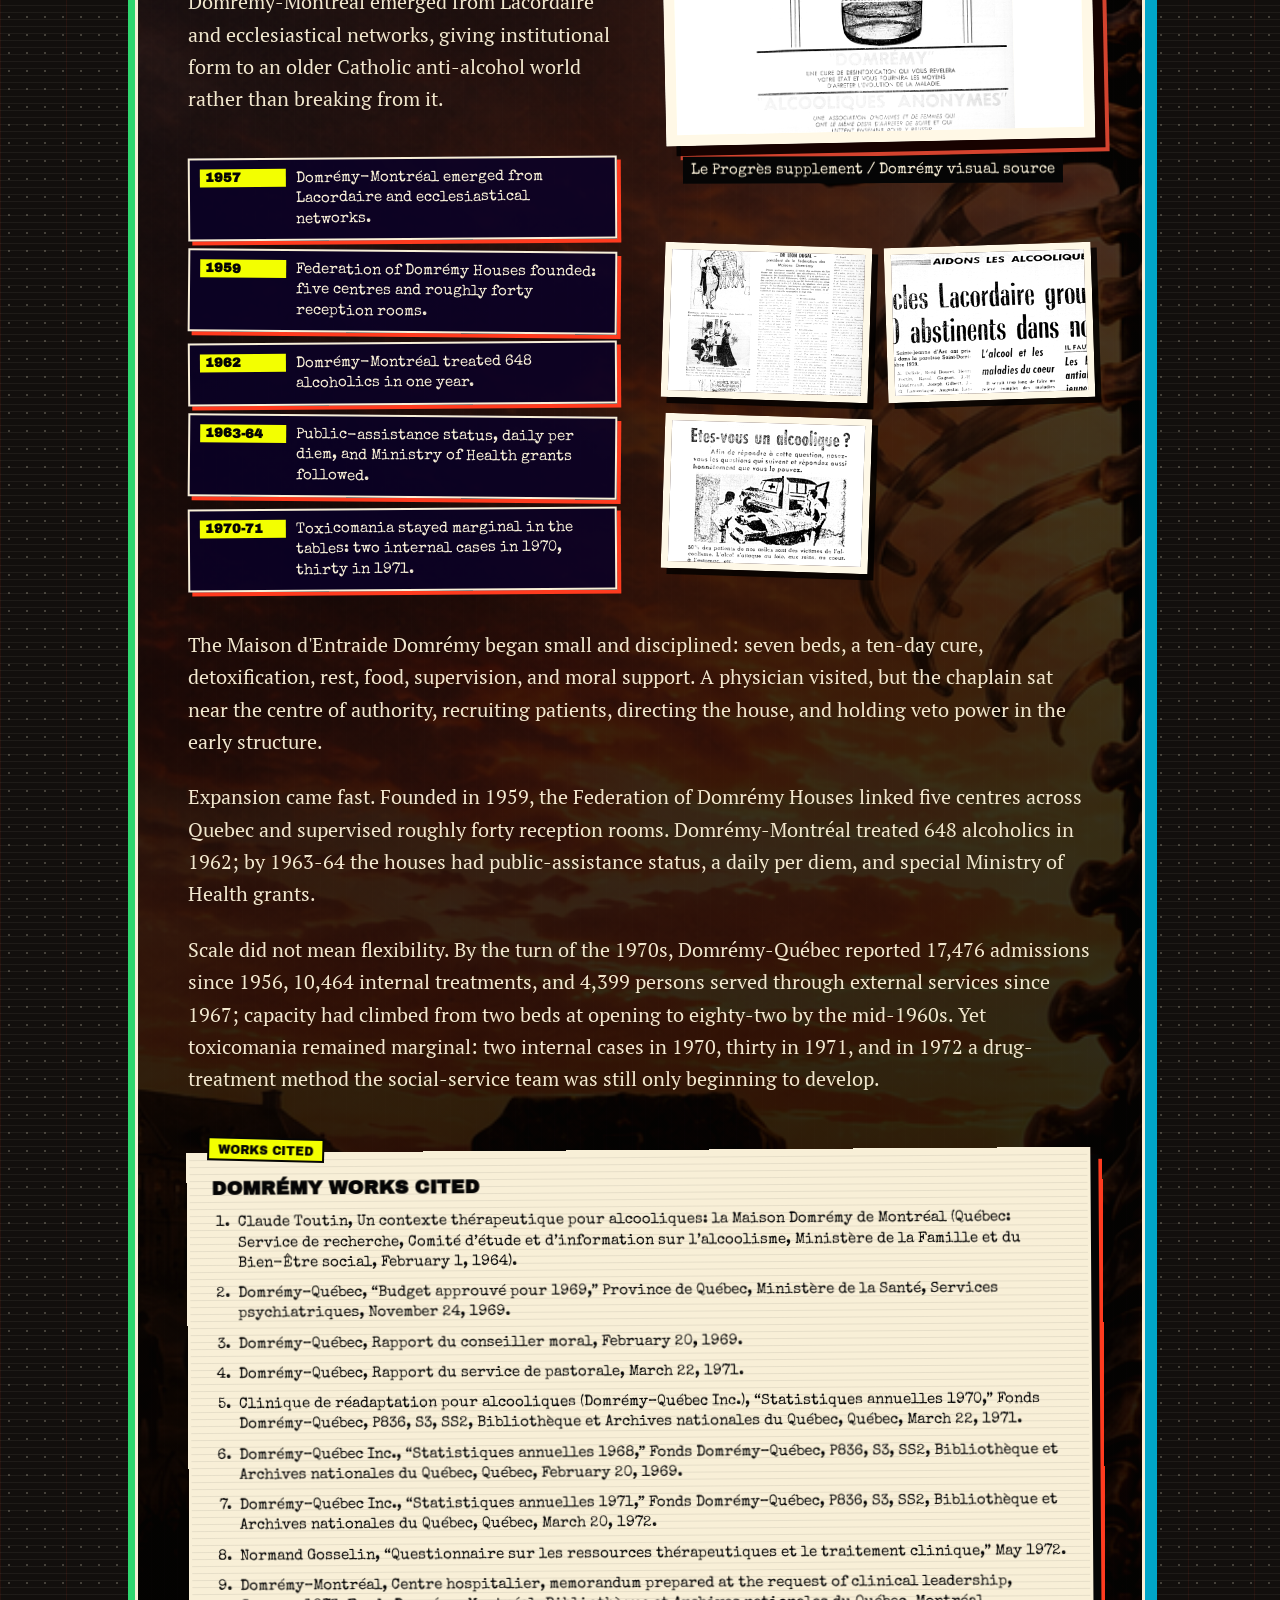
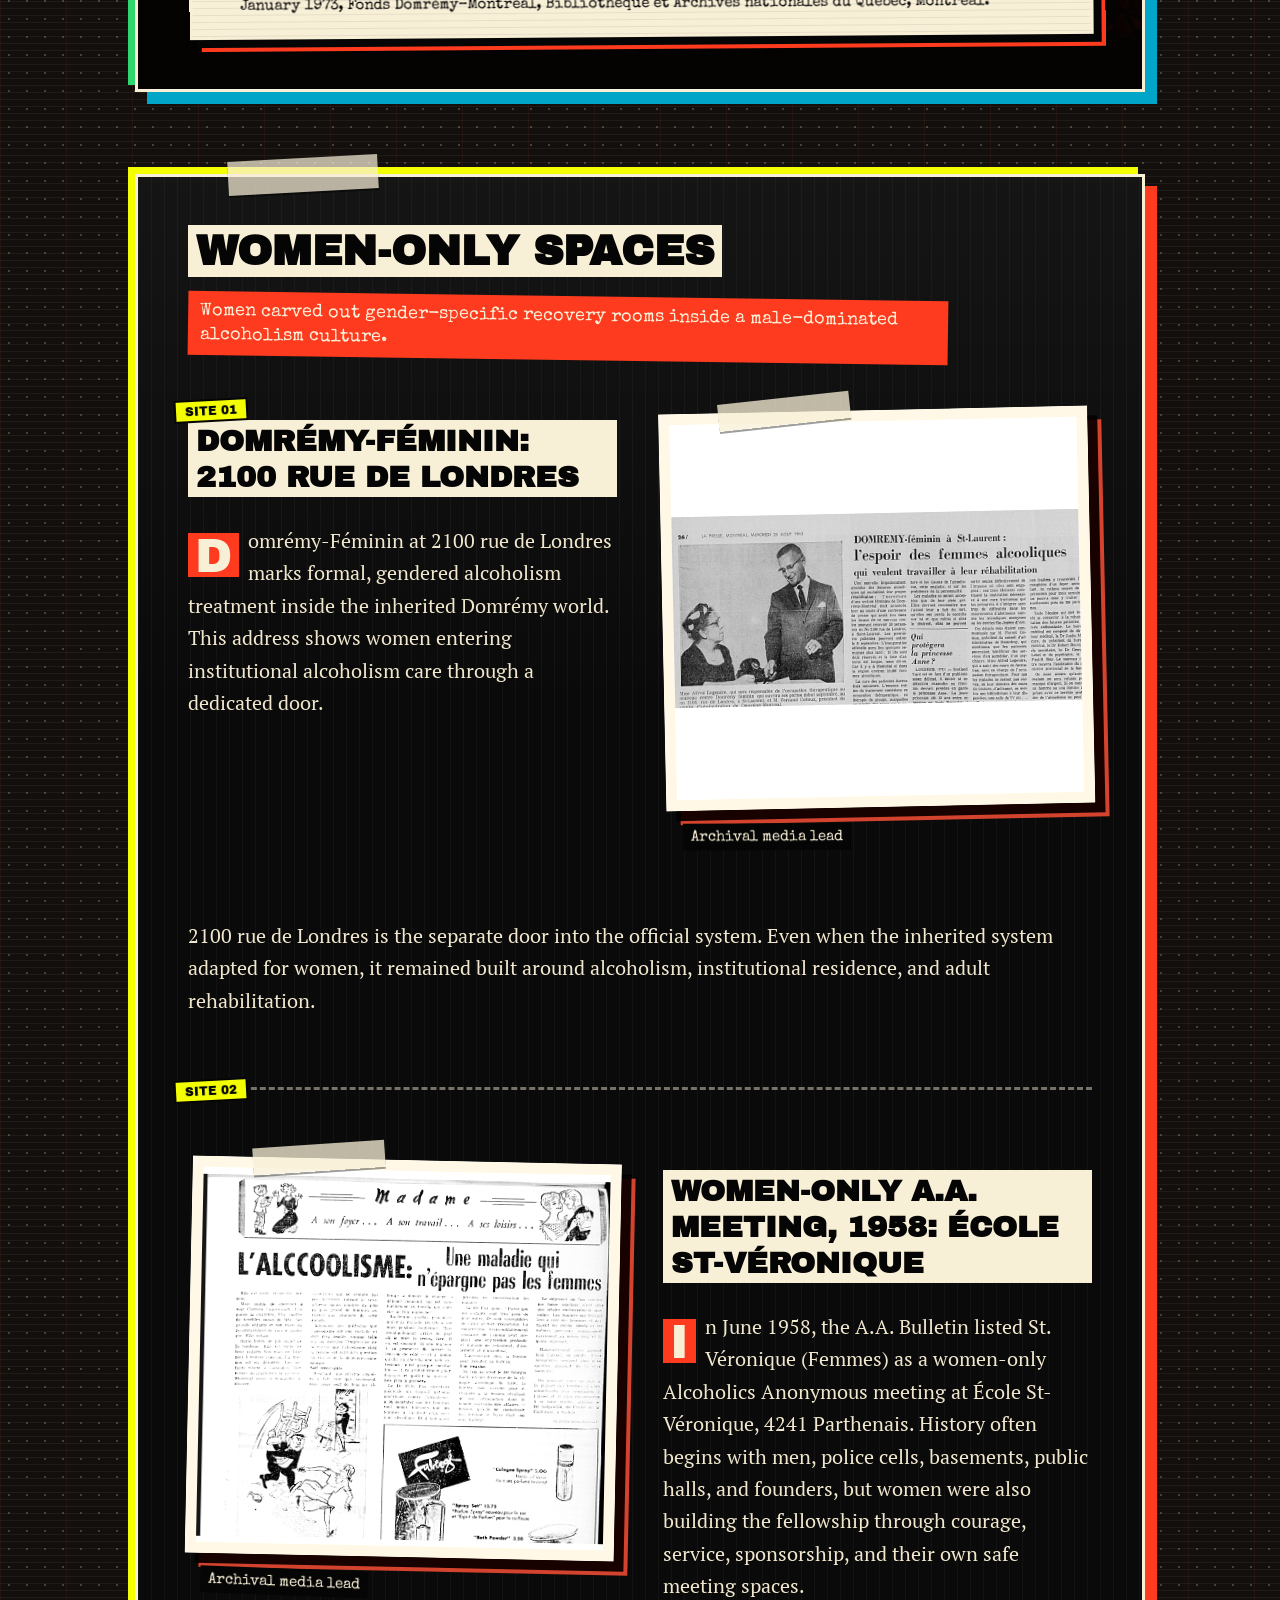
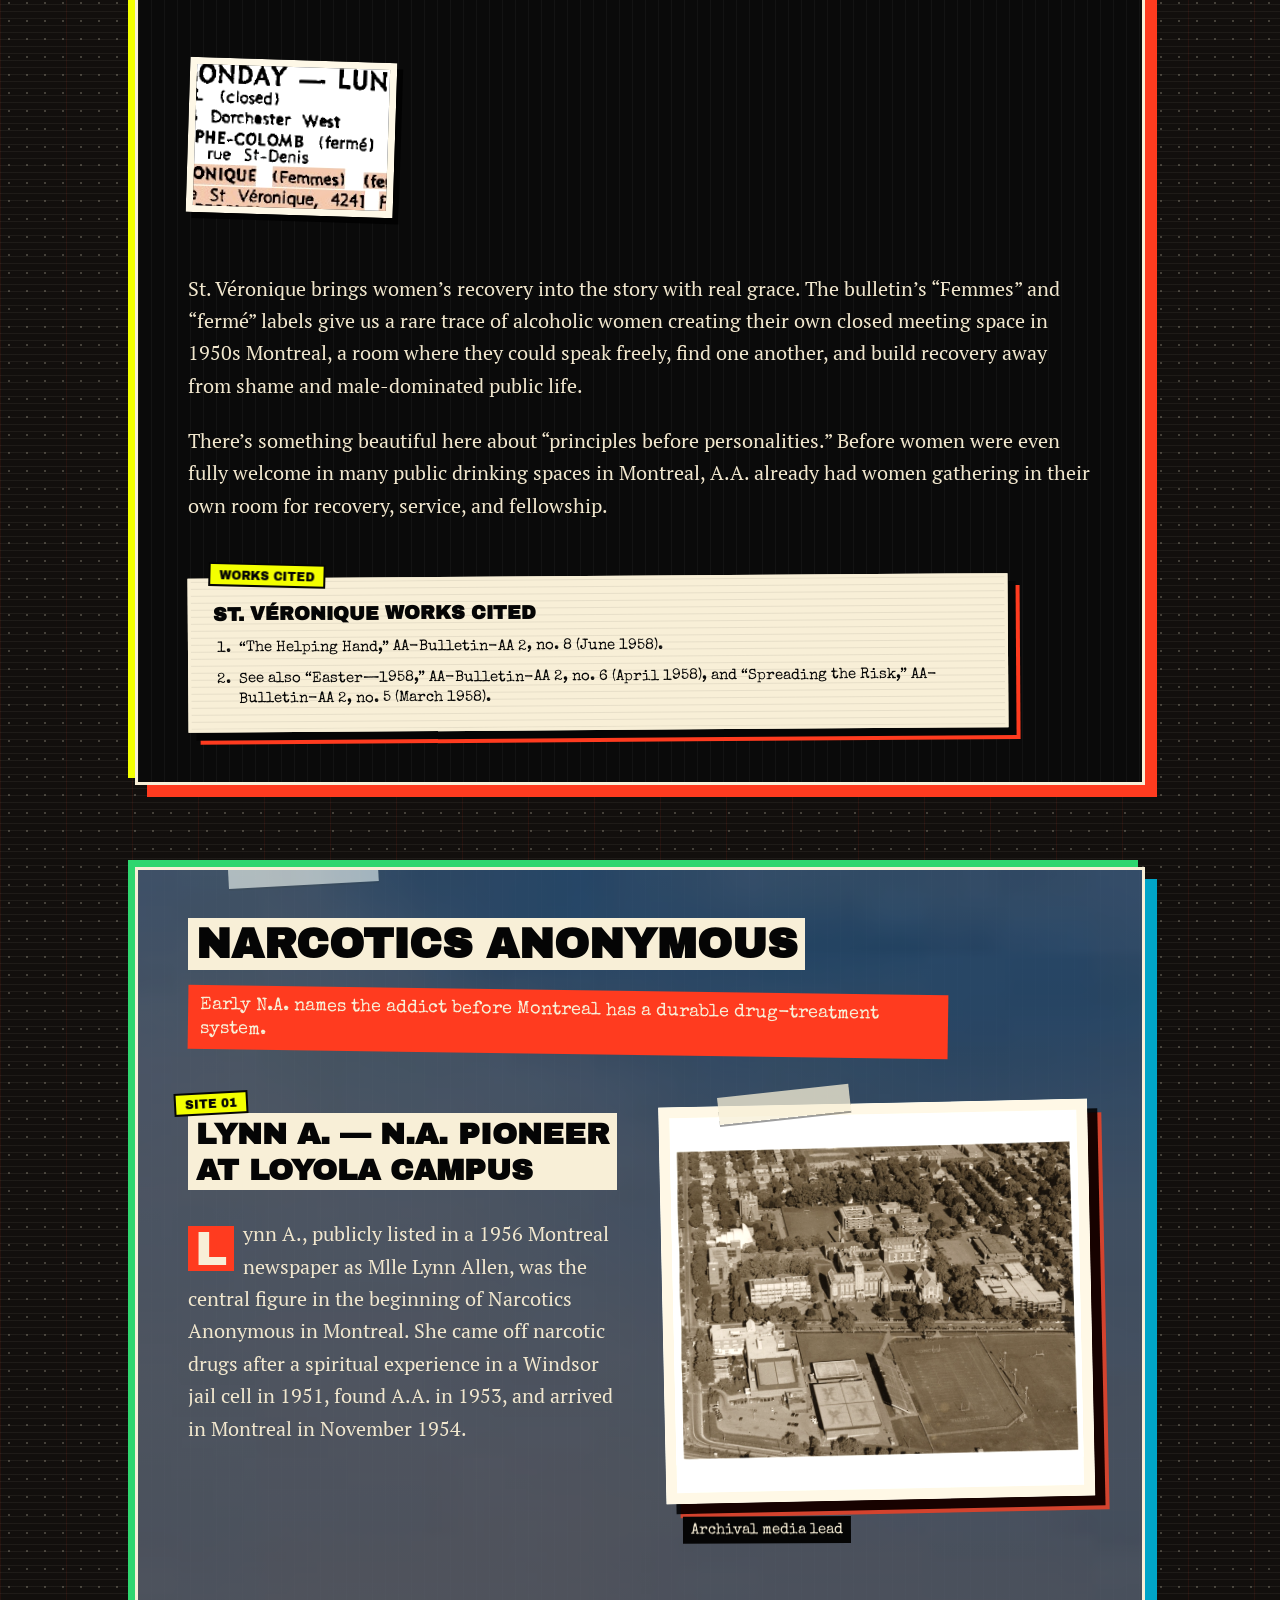
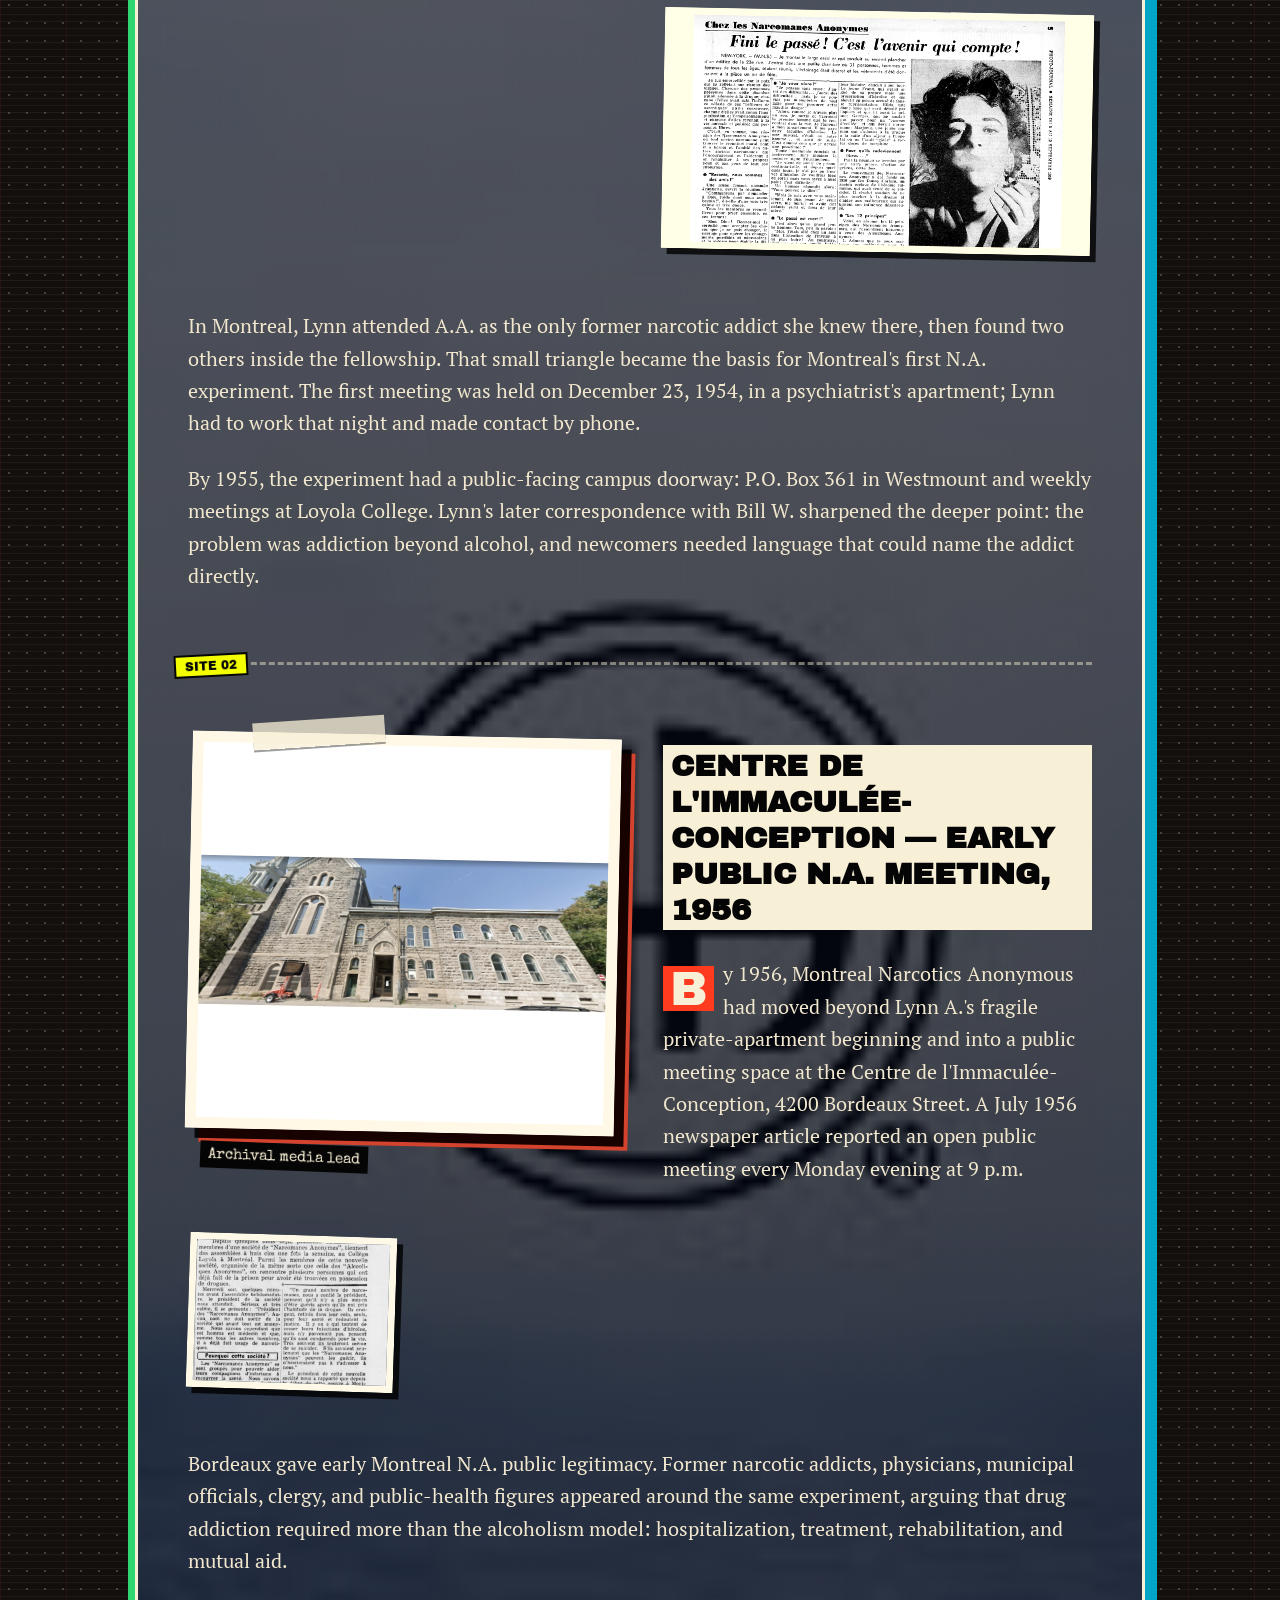
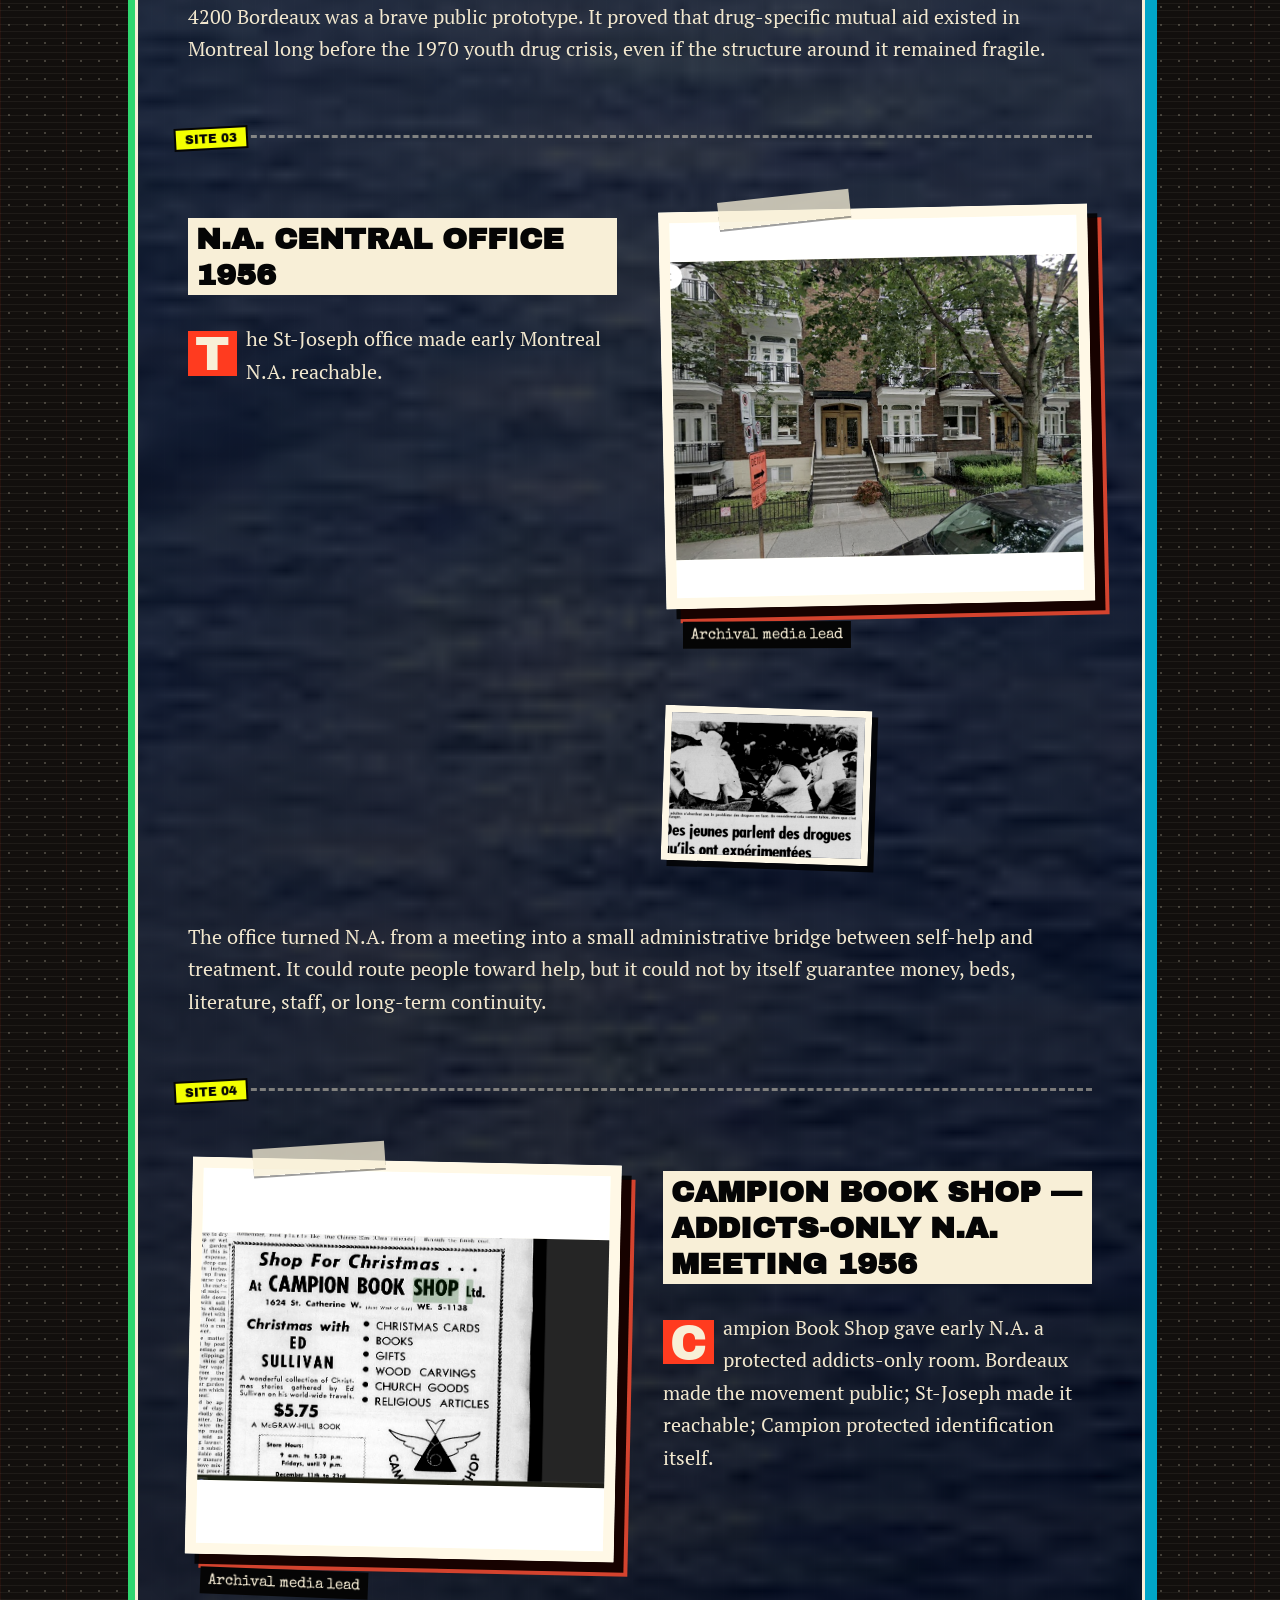
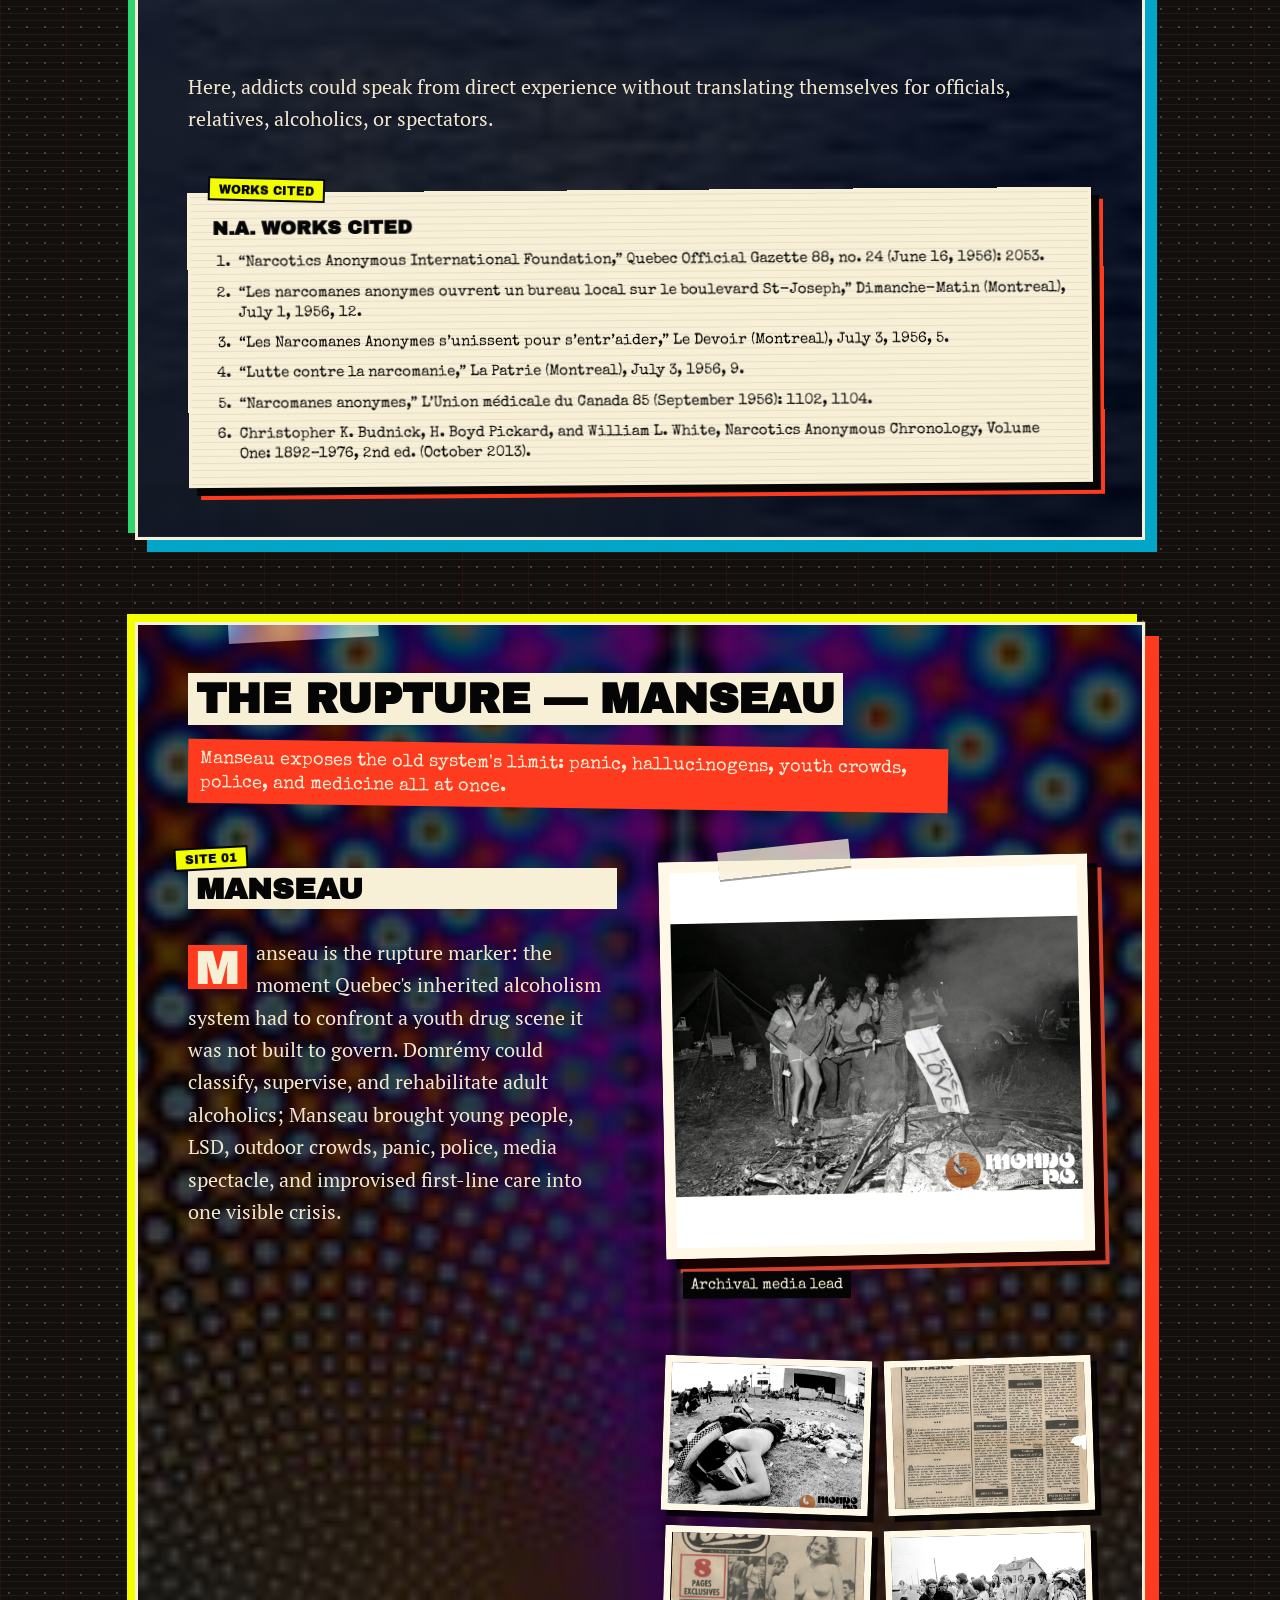
==== commit cca24df8: "Add works cited and enlarge NA clipping" ====
--- a/zine-page/index.html
+++ b/zine-page/index.html
@@ -72,10 +72,11 @@
         <figure class="media-frame ">
           <img class="" src="../assets/kml-media/chapter-01-01.jpg" alt="The birth of Montreal&#x27;s first A.A. fellowship: The Drunk Tank at 2883 Saint-Charles Blvd., Kirkland">
           <figcaption class="illustration-attribution">Archival media lead</figcaption>
-        </figure><div class="mini-gallery"><img src="../assets/kml-media/chapter-01-02.jpg" alt="The birth of Montreal&#x27;s first A.A. fellowship: The Drunk Tank at 2883 Saint-Charles Blvd., Kirkland supporting image 2"></div></div>
+        </figure><div class="mini-gallery"><img class="mini-gallery-image" src="../assets/kml-media/chapter-01-02.jpg" alt="The birth of Montreal&#x27;s first A.A. fellowship: The Drunk Tank at 2883 Saint-Charles Blvd., Kirkland supporting image 2"></div></div>
       </div>
       <div class="centered-text-block"><div class="left-aligned-text-block"><p>The response came through voice, mail, and identification. Bobbie told him, &quot;I am an alcoholic. We have recovered.&quot; A copy of the Big Book arrived by mail the next day, followed by letters from Bobbie, Bill, and the New York office. By October 1944, New York was sending Dave inquiries from alcoholics and asking him to carry the message locally.</p>
 <p>The Drunk Tank is the conversion point: jail cell, phone call, Big Book, correspondence, and one alcoholic becoming the contact through whom Montreal A.A. began to move.</p></div></div>
+      
     </article>
 
     <article class="entry" id="02-the-first-a-a-meeting-space-in-montreal-and-quebec-4939-av-victo">
@@ -92,6 +93,7 @@
       </div>
       <div class="centered-text-block"><div class="left-aligned-text-block"><p>Victoria Avenue matters because it turns a single recovery story into a repeatable room. It is also where Dave later remembered the first two French Canadians learning about A.A., making the house an early bridge between anglophone fellowship and French-language recovery in Quebec.</p>
 <p>If the Drunk Tank is crisis and contact, Victoria Avenue is domestic infrastructure: the home as meeting room, service hub, and first fragile recovery network.</p></div></div>
+      
     </article>
 
     <article class="entry" id="03-montreal-forum-a-a-moves-into-public-civic-space-march-1945">
@@ -108,6 +110,7 @@
       </div>
       <div class="centered-text-block"><div class="left-aligned-text-block"><p>The Forum gave recovery a public city address. A.A. moved from a private basement and living-room fellowship into one of Montreal&#x27;s most recognizable civic buildings. It was not a hospital, treatment centre, or government program; it was a civic landmark temporarily turned into recovery infrastructure.</p>
 <p>The sequence is the point: police cell → home → civic space. The Forum shows early recovery borrowing public rooms before Quebec had a formal addiction-treatment system.</p></div></div>
+      
     </article>
 
     <article class="entry" id="04-preston-hall-first-french-language-a-a-group-1947-1173-rue-drumm">
@@ -123,6 +126,7 @@
       </div>
       </div>
       <div class="centered-text-block"><div class="left-aligned-text-block"><p>The site turns recovery from an imported English-language fellowship into something Quebec could translate, inhabit, and expand. Language was not decoration here; it was infrastructure.</p></div></div>
+      
     </article>
 
     <article class="entry" id="05-kimberley-house-3652-rue-sainte-famille">
@@ -138,7 +142,15 @@
         </figure></div>
       </div>
       <div class="centered-text-block"><div class="left-aligned-text-block"><p>According to A.A. Area 87, Alberto G. secured permission to use the largely empty basement, helping establish a meeting place that introduced A.A. to Montreal&#x27;s growing Latin American and Hispanic community. Kimberley House shows A.A. adapting to Montreal&#x27;s linguistic diversity through shared space, mutual aid, and community initiative.</p></div></div>
-    </article>
+      
+    </article>
+      
+      <aside class="works-cited section-works-cited">
+        <h4>A.A. Works Cited</h4>
+        <ol><li>André D., “A Short History of A.A. and the 80th Anniversary of Their Presence in Montreal (Area 87),” Alcoholics Anonymous Area 87, May 2024.</li>
+<li>“Alcoholics Anonymous: Snowdon Group,” advertisement, The Westmount Examiner (Westmount), May 31, 1946, 4.</li>
+<li>“Twelfth Step House—Why!,” AA-Bulletin-AA 2, no. 7 (May 1958).</li></ol>
+      </aside>
     </section>
     <section class="topic-container" id="domremy">
       
@@ -160,14 +172,26 @@
         <figure class="media-frame ">
           <img class="" src="../assets/supplemental/domremy-le-progres-supplement.png" alt="Domrémy">
           <figcaption class="illustration-attribution">Le Progrès supplement / Domrémy visual source</figcaption>
-        </figure><div class="mini-gallery"><img src="../assets/supplemental/domremy-maisons-domremy.png" alt="Domrémy supporting image 2">
-<img src="../assets/supplemental/domremy-lacordaire-17000.png" alt="Domrémy supporting image 3">
-<img src="../assets/supplemental/domremy-alcoolique-question.png" alt="Domrémy supporting image 4"></div></div>
+        </figure><div class="mini-gallery"><img class="mini-gallery-image" src="../assets/supplemental/domremy-maisons-domremy.png" alt="Domrémy supporting image 2"><img class="mini-gallery-image" src="../assets/supplemental/domremy-lacordaire-17000.png" alt="Domrémy supporting image 3"><img class="mini-gallery-image" src="../assets/supplemental/domremy-alcoolique-question.png" alt="Domrémy supporting image 4"></div></div>
       </div>
       <div class="centered-text-block"><div class="left-aligned-text-block"><p>The Maison d&#x27;Entraide Domrémy began small and disciplined: seven beds, a ten-day cure, detoxification, rest, food, supervision, and moral support. A physician visited, but the chaplain sat near the centre of authority, recruiting patients, directing the house, and holding veto power in the early structure.</p>
 <p>Expansion came fast. Founded in 1959, the Federation of Domrémy Houses linked five centres across Quebec and supervised roughly forty reception rooms. Domrémy-Montréal treated 648 alcoholics in 1962; by 1963-64 the houses had public-assistance status, a daily per diem, and special Ministry of Health grants.</p>
 <p>Scale did not mean flexibility. By the turn of the 1970s, Domrémy-Québec reported 17,476 admissions since 1956, 10,464 internal treatments, and 4,399 persons served through external services since 1967; capacity had climbed from two beds at opening to eighty-two by the mid-1960s. Yet toxicomania remained marginal: two internal cases in 1970, thirty in 1971, and in 1972 a drug-treatment method the social-service team was still only beginning to develop.</p></div></div>
-    </article>
+      
+    </article>
+      
+      <aside class="works-cited section-works-cited">
+        <h4>Domrémy Works Cited</h4>
+        <ol><li>Claude Toutin, Un contexte thérapeutique pour alcooliques: la Maison Domrémy de Montréal (Québec: Service de recherche, Comité d’étude et d’information sur l’alcoolisme, Ministère de la Famille et du Bien-Être social, February 1, 1964).</li>
+<li>Domrémy–Québec, “Budget approuvé pour 1969,” Province de Québec, Ministère de la Santé, Services psychiatriques, November 24, 1969.</li>
+<li>Domrémy–Québec, Rapport du conseiller moral, February 20, 1969.</li>
+<li>Domrémy–Québec, Rapport du service de pastorale, March 22, 1971.</li>
+<li>Clinique de réadaptation pour alcooliques (Domrémy–Québec Inc.), “Statistiques annuelles 1970,” Fonds Domrémy–Québec, P836, S3, SS2, Bibliothèque et Archives nationales du Québec, Québec, March 22, 1971.</li>
+<li>Domrémy–Québec Inc., “Statistiques annuelles 1968,” Fonds Domrémy–Québec, P836, S3, SS2, Bibliothèque et Archives nationales du Québec, Québec, February 20, 1969.</li>
+<li>Domrémy–Québec Inc., “Statistiques annuelles 1971,” Fonds Domrémy–Québec, P836, S3, SS2, Bibliothèque et Archives nationales du Québec, Québec, March 20, 1972.</li>
+<li>Normand Gosselin, “Questionnaire sur les ressources thérapeutiques et le traitement clinique,” May 1972.</li>
+<li>Domrémy–Montréal, Centre hospitalier, memorandum prepared at the request of clinical leadership, January 1973, Fonds Domrémy–Montréal, Bibliothèque et Archives nationales du Québec, Montréal.</li></ol>
+      </aside>
     </section>
     <section class="topic-container" id="women-only-spaces">
       
@@ -187,6 +211,7 @@
         </figure></div>
       </div>
       <div class="centered-text-block"><div class="left-aligned-text-block"><p>2100 rue de Londres is the separate door into the official system. Even when the inherited system adapted for women, it remained built around alcoholism, institutional residence, and adult rehabilitation.</p></div></div>
+      
     </article>
 
     <article class="entry" id="08-women-only-a-a-meeting-1958-ecole-st-veronique">
@@ -195,7 +220,7 @@
         <figure class="media-frame ">
           <img class="" src="../assets/kml-media/chapter-08-01.jpg" alt="Women-Only A.A. Meeting, 1958: École St-Véronique">
           <figcaption class="illustration-attribution">Archival media lead</figcaption>
-        </figure><div class="mini-gallery"><img src="../assets/kml-media/chapter-08-02.jpg" alt="Women-Only A.A. Meeting, 1958: École St-Véronique supporting image 2"></div></div>
+        </figure><div class="mini-gallery"><img class="mini-gallery-image" src="../assets/kml-media/chapter-08-02.jpg" alt="Women-Only A.A. Meeting, 1958: École St-Véronique supporting image 2"></div></div>
       <div class="column text-column">
         <h3 class="heading-2 non-underlined">Women-Only A.A. Meeting, 1958: École St-Véronique</h3>
         <div class="left-aligned-text-block"><p>In June 1958, the A.A. Bulletin listed St. Véronique (Femmes) as a women-only Alcoholics Anonymous meeting at École St-Véronique, 4241 Parthenais. History often begins with men, police cells, basements, public halls, and founders, but women were also building the fellowship through courage, service, sponsorship, and their own safe meeting spaces.</p></div>
@@ -203,7 +228,14 @@
       </div>
       <div class="centered-text-block"><div class="left-aligned-text-block"><p>St. Véronique brings women’s recovery into the story with real grace. The bulletin’s “Femmes” and “fermé” labels give us a rare trace of alcoholic women creating their own closed meeting space in 1950s Montreal, a room where they could speak freely, find one another, and build recovery away from shame and male-dominated public life.</p>
 <p>There’s something beautiful here about “principles before personalities.” Before women were even fully welcome in many public drinking spaces in Montreal, A.A. already had women gathering in their own room for recovery, service, and fellowship.</p></div></div>
-    </article>
+      
+      <aside class="works-cited entry-works-cited">
+        <h4>St. Véronique Works Cited</h4>
+        <ol><li>“The Helping Hand,” AA-Bulletin-AA 2, no. 8 (June 1958).</li>
+<li>See also “Easter—1958,” AA-Bulletin-AA 2, no. 6 (April 1958), and “Spreading the Risk,” AA-Bulletin-AA 2, no. 5 (March 1958).</li></ol>
+      </aside>
+    </article>
+      
     </section>
     <section class="topic-container" id="narcotics-anonymous">
       
@@ -220,10 +252,11 @@
         <figure class="media-frame ">
           <img class="" src="../assets/kml-media/chapter-09-01.jpg" alt="Lynn A. — N.A. Pioneer at Loyola Campus">
           <figcaption class="illustration-attribution">Archival media lead</figcaption>
-        </figure><div class="mini-gallery"><img src="../assets/supplemental/narcotics-anonymous-avenir.png" alt="Lynn A. — N.A. Pioneer at Loyola Campus supporting image 2"></div></div>
+        </figure><div class="mini-gallery mini-gallery--feature"><img class="mini-gallery-image mini-gallery-image--feature na-avenir-clipping" src="../assets/supplemental/narcotics-anonymous-avenir.png" alt="Lynn A. — N.A. Pioneer at Loyola Campus supporting image 2"></div></div>
       </div>
       <div class="centered-text-block"><div class="left-aligned-text-block"><p>In Montreal, Lynn attended A.A. as the only former narcotic addict she knew there, then found two others inside the fellowship. That small triangle became the basis for Montreal&#x27;s first N.A. experiment. The first meeting was held on December 23, 1954, in a psychiatrist&#x27;s apartment; Lynn had to work that night and made contact by phone.</p>
 <p>By 1955, the experiment had a public-facing campus doorway: P.O. Box 361 in Westmount and weekly meetings at Loyola College. Lynn&#x27;s later correspondence with Bill W. sharpened the deeper point: the problem was addiction beyond alcohol, and newcomers needed language that could name the addict directly.</p></div></div>
+      
     </article>
 
     <article class="entry" id="10-centre-de-l-immaculee-conception-early-public-n-a-meeting-1956">
@@ -232,7 +265,7 @@
         <figure class="media-frame ">
           <img class="" src="../assets/kml-media/chapter-10-01.jpg" alt="Centre de l&#x27;Immaculée-Conception — Early Public N.A. Meeting, 1956">
           <figcaption class="illustration-attribution">Archival media lead</figcaption>
-        </figure><div class="mini-gallery"><img src="../assets/supplemental/narcotics-anonymous-montreal-stanke.png" alt="Centre de l&#x27;Immaculée-Conception — Early Public N.A. Meeting, 1956 supporting image 2"></div></div>
+        </figure><div class="mini-gallery"><img class="mini-gallery-image" src="../assets/supplemental/narcotics-anonymous-montreal-stanke.png" alt="Centre de l&#x27;Immaculée-Conception — Early Public N.A. Meeting, 1956 supporting image 2"></div></div>
       <div class="column text-column">
         <h3 class="heading-2 non-underlined">Centre de l&#x27;Immaculée-Conception — Early Public N.A. Meeting, 1956</h3>
         <div class="left-aligned-text-block"><p>By 1956, Montreal Narcotics Anonymous had moved beyond Lynn A.&#x27;s fragile private-apartment beginning and into a public meeting space at the Centre de l&#x27;Immaculée-Conception, 4200 Bordeaux Street. A July 1956 newspaper article reported an open public meeting every Monday evening at 9 p.m.</p></div>
@@ -240,6 +273,7 @@
       </div>
       <div class="centered-text-block"><div class="left-aligned-text-block"><p>Bordeaux gave early Montreal N.A. public legitimacy. Former narcotic addicts, physicians, municipal officials, clergy, and public-health figures appeared around the same experiment, arguing that drug addiction required more than the alcoholism model: hospitalization, treatment, rehabilitation, and mutual aid.</p>
 <p>4200 Bordeaux was a brave public prototype. It proved that drug-specific mutual aid existed in Montreal long before the 1970 youth drug crisis, even if the structure around it remained fragile.</p></div></div>
+      
     </article>
 
     <article class="entry" id="11-n-a-central-office-1956">
@@ -252,9 +286,10 @@
         <figure class="media-frame ">
           <img class="" src="../assets/kml-media/chapter-11-01.jpg" alt="N.A. Central Office 1956">
           <figcaption class="illustration-attribution">Archival media lead</figcaption>
-        </figure><div class="mini-gallery"><img src="../assets/supplemental/narcotics-anonymous-youth-drugs.png" alt="N.A. Central Office 1956 supporting image 2"></div></div>
+        </figure><div class="mini-gallery"><img class="mini-gallery-image" src="../assets/supplemental/narcotics-anonymous-youth-drugs.png" alt="N.A. Central Office 1956 supporting image 2"></div></div>
       </div>
       <div class="centered-text-block"><div class="left-aligned-text-block"><p>The office turned N.A. from a meeting into a small administrative bridge between self-help and treatment. It could route people toward help, but it could not by itself guarantee money, beds, literature, staff, or long-term continuity.</p></div></div>
+      
     </article>
 
     <article class="entry" id="12-campion-book-shop-addicts-only-n-a-meeting-1956">
@@ -270,7 +305,18 @@
       </div>
       </div>
       <div class="centered-text-block"><div class="left-aligned-text-block"><p>Here, addicts could speak from direct experience without translating themselves for officials, relatives, alcoholics, or spectators.</p></div></div>
-    </article>
+      
+    </article>
+      
+      <aside class="works-cited section-works-cited">
+        <h4>N.A. Works Cited</h4>
+        <ol><li>“Narcotics Anonymous International Foundation,” Quebec Official Gazette 88, no. 24 (June 16, 1956): 2053.</li>
+<li>“Les narcomanes anonymes ouvrent un bureau local sur le boulevard St-Joseph,” Dimanche-Matin (Montreal), July 1, 1956, 12.</li>
+<li>“Les Narcomanes Anonymes s’unissent pour s’entr’aider,” Le Devoir (Montreal), July 3, 1956, 5.</li>
+<li>“Lutte contre la narcomanie,” La Patrie (Montreal), July 3, 1956, 9.</li>
+<li>“Narcomanes anonymes,” L’Union médicale du Canada 85 (September 1956): 1102, 1104.</li>
+<li>Christopher K. Budnick, H. Boyd Pickard, and William L. White, Narcotics Anonymous Chronology, Volume One: 1892–1976, 2nd ed. (October 2013).</li></ol>
+      </aside>
     </section>
     <section class="topic-container" id="the-rupture-manseau">
       
@@ -287,11 +333,7 @@
         <figure class="media-frame ">
           <img class="" src="../assets/kml-media/chapter-13-01.jpg" alt="Manseau">
           <figcaption class="illustration-attribution">Archival media lead</figcaption>
-        </figure><div class="mini-gallery"><img src="../assets/supplemental/manseau-lapresse-sombrero.jpg" alt="Manseau supporting image 2">
-<img src="../assets/supplemental/manseau-photo-police-fiasco.jpg" alt="Manseau supporting image 3">
-<img src="../assets/supplemental/manseau-photo-police-cover.png" alt="Manseau supporting image 4">
-<img src="../assets/supplemental/manseau-road-emergency.png" alt="Manseau supporting image 5">
-<img src="../assets/supplemental/manseau-site-photo.jpg" alt="Manseau supporting image 6"></div></div>
+        </figure><div class="mini-gallery"><img class="mini-gallery-image" src="../assets/supplemental/manseau-lapresse-sombrero.jpg" alt="Manseau supporting image 2"><img class="mini-gallery-image" src="../assets/supplemental/manseau-photo-police-fiasco.jpg" alt="Manseau supporting image 3"><img class="mini-gallery-image" src="../assets/supplemental/manseau-photo-police-cover.png" alt="Manseau supporting image 4"><img class="mini-gallery-image" src="../assets/supplemental/manseau-road-emergency.png" alt="Manseau supporting image 5"><img class="mini-gallery-image" src="../assets/supplemental/manseau-site-photo.jpg" alt="Manseau supporting image 6"></div></div>
       </div>
       <div class="centered-text-block"><div class="left-aligned-text-block"><p>Press reports described hundreds treated after drug use, hospital transfers, a mobile clinic with forty-three beds, major public costs, and hundreds of Sûreté du Québec officers. Guy Marcoux&#x27;s account shows the care encounter from inside the trip: music, lights, bodies, crowds, marijuana, hashish, LSD, and physicians trying to work inside panic rather than above it.</p>
 <p>Manseau exposed the limit of Quebec&#x27;s inherited alcoholism system. Adult alcoholism institutions could classify, supervise, and rehabilitate; the festival demanded immediate youth-facing crisis care under conditions of panic, hallucinogens, crowds, police, medicine, and media spectacle. After Manseau, care had to move outward.</p>
@@ -304,7 +346,20 @@
 <p>OPTAT was already producing drug knowledge in 1970. Lucien Laforest&#x27;s April 1970 survey mapped marijuana, LSD, hallucinogens, stimulants, tranquillizers, barbiturates, opiates, glue, alcohol, and tobacco across Montreal students; in August 1970, OPTAT&#x27;s research service produced Le festival PDP Manseau.</p>
 <p>For André Boudreau, OPTAT&#x27;s leader and director of Manseau&#x27;s medical centre, the festival was a clinical shock. He had publicly worried more about alcoholism than drugs, but after seeing young people in delirious LSD states, he rejected easy comparisons with alcohol or tobacco and treated youth drug use as a distinct problem demanding new knowledge.</p>
 <p>By April 27, 1973, OPTAT&#x27;s scientific council was meeting explicitly on toxicomanies. Its name shows the transition: alcohol still came first, while the &quot;other toxicomanias&quot; were being pulled into an official field moving faster than inherited institutions could absorb.</p></div></div>
-    </article>
+      
+    </article>
+      
+      <aside class="works-cited section-works-cited">
+        <h4>Manseau / OPTAT Works Cited</h4>
+        <ol><li>Jean-Marc Bernard, Léandre Bilodeau, and André G. Jacob, Le festival PDP Manseau (Québec: Service de la recherche de l’OPTAT, August 1970).</li>
+<li>Guy Marcoux, “Manseau, P.Q., capitale éphémère,” ca. 1970, typescript, Fonds Office de la prévention et du traitement de l’alcoolisme et des autres toxicomanies (OPTAT), Bibliothèque et Archives nationales du Québec, Québec.</li>
+<li>“Les leçons à tirer du festival ‘pop’ de Manseau,” La Presse, November 17, 1970.</li>
+<li>Bernard, Bilodeau, and Jacob, Le festival PDP Manseau.</li>
+<li>Marcoux, “Manseau, P.Q., capitale éphémère.”</li>
+<li>Lucien Laforest, “L’appartenance religieuse des usagers de drogues parmi les étudiants montréalais” (Québec: Office de Prévention et du Traitement de l’Alcoolisme et des autres Toxicomanies, April 1970).</li>
+<li>Domrémy–Québec Inc., “Statistiques annuelles 1970.”</li>
+<li>Québec, Ministère des Affaires sociales, Office de la prévention et du traitement de l’alcoolisme et des autres toxicomanies (OPTAT), Toxicomanies, Conseil scientifique, réunion du 27 avril 1973.</li></ol>
+      </aside>
     </section>
     <section class="topic-container" id="drogue-secours-youth-clinics-hospitals">
       
@@ -321,15 +376,12 @@
         <figure class="media-frame ">
           <img class="" src="../assets/supplemental/drogue-secours-building.png" alt="Drogue-Secours — Youth Crisis Care">
           <figcaption class="illustration-attribution">Drogue-Secours building visual source</figcaption>
-        </figure><div class="mini-gallery"><img src="../assets/supplemental/drogue-secours-youth-organism.png" alt="Drogue-Secours — Youth Crisis Care supporting image 2">
-<img src="../assets/supplemental/drogue-secours-question.png" alt="Drogue-Secours — Youth Crisis Care supporting image 3">
-<img src="../assets/supplemental/drogue-secours-room-care.jpg" alt="Drogue-Secours — Youth Crisis Care supporting image 4">
-<img src="../assets/supplemental/drogue-secours-phone.jpg" alt="Drogue-Secours — Youth Crisis Care supporting image 5">
-<img src="../assets/supplemental/drogue-secours-203-door.jpg" alt="Drogue-Secours — Youth Crisis Care supporting image 6"></div></div>
+        </figure><div class="mini-gallery"><img class="mini-gallery-image" src="../assets/supplemental/drogue-secours-youth-organism.png" alt="Drogue-Secours — Youth Crisis Care supporting image 2"><img class="mini-gallery-image" src="../assets/supplemental/drogue-secours-question.png" alt="Drogue-Secours — Youth Crisis Care supporting image 3"><img class="mini-gallery-image" src="../assets/supplemental/drogue-secours-room-care.jpg" alt="Drogue-Secours — Youth Crisis Care supporting image 4"><img class="mini-gallery-image" src="../assets/supplemental/drogue-secours-phone.jpg" alt="Drogue-Secours — Youth Crisis Care supporting image 5"><img class="mini-gallery-image" src="../assets/supplemental/drogue-secours-203-door.jpg" alt="Drogue-Secours — Youth Crisis Care supporting image 6"></div></div>
       </div>
       <div class="centered-text-block"><div class="left-aligned-text-block"><p>The space was deliberately non-institutional: coloured walls, little furniture, people sitting on the floor and talking. Later accounts show how wide the emergency network became: Drogue-Secours linked callers and visitors to hospital care, the Royal Victoria Hospital, the Youth Clinic on Sainte-Famille, volunteers, student nurses, drug-identification help, and CKGM radio warnings when dangerous drugs circulated.</p>
 <p>By 1971-72, Drug Help was already describing itself as working in a vacuum, with too little money and too few social alternatives behind it; later, the old Drogue-Secours experiment gave way toward MUTATION after subsidies were cut. Its funding crisis showed how much of Montreal&#x27;s youth drug care rested on emergency improvisation rather than stable public infrastructure.</p>
 <p>203 Prince-Arthur became the live wire between the street, the clinic, the hospital, and the counterculture.</p></div></div>
+      
     </article>
 
     <article class="entry" id="15-kalatox-rehabilitation-after-the-bad-trip-1972-2533-rue-lafontai">
@@ -338,8 +390,7 @@
         <figure class="media-frame ">
           <img class="" src="../assets/supplemental/kalatox-listing.png" alt="Kalatox — Rehabilitation After the Bad Trip 1972: 2533 rue Lafontaine, Montréal">
           <figcaption class="illustration-attribution">Kalatox listing visual source</figcaption>
-        </figure><div class="mini-gallery"><img src="../assets/kml-media/chapter-15-01.jpg" alt="Kalatox — Rehabilitation After the Bad Trip 1972: 2533 rue Lafontaine, Montréal supporting image 2">
-<img src="../assets/kml-media/chapter-15-02.jpg" alt="Kalatox — Rehabilitation After the Bad Trip 1972: 2533 rue Lafontaine, Montréal supporting image 3"></div></div>
+        </figure><div class="mini-gallery"><img class="mini-gallery-image" src="../assets/kml-media/chapter-15-01.jpg" alt="Kalatox — Rehabilitation After the Bad Trip 1972: 2533 rue Lafontaine, Montréal supporting image 2"><img class="mini-gallery-image" src="../assets/kml-media/chapter-15-02.jpg" alt="Kalatox — Rehabilitation After the Bad Trip 1972: 2533 rue Lafontaine, Montréal supporting image 3"></div></div>
       <div class="column text-column">
         <h3 class="heading-2 non-underlined">Kalatox — Rehabilitation After the Bad Trip 1972: 2533 rue Lafontaine, Montréal</h3>
         <div class="left-aligned-text-block"><p>Kalatox began where Drogue-Secours ended: after the bad trip, after the emergency referral, after the young person came down and still had to rebuild a life. Its name meant &quot;Kaléidoscope d&#x27;aide aux toxicomanes,&quot; and the centre was created by young people, most of them former drug users themselves.</p></div>
@@ -347,6 +398,7 @@
       </div>
       <div class="centered-text-block"><div class="left-aligned-text-block"><p>Quebec-Presse described Kalatox in March 1972 as a unique centre in Quebec: not mainly an emergency service, but a place of welcome, information, and rehabilitation for young drug users who wanted to restart their lives and find meaningful work. The model was practical and social: communication work, psychological exploration, group projects, workshops, prevention in schools and recreation centres, and referrals.</p>
 <p>Kalatox treated abstinence as one part of a larger reconstruction of work, relationships, self-understanding, and social belonging. It also shows informal drug care beginning to brush up against official structures through federal Local Initiatives funding, OPTAT, probation officers, and the Court of Social Welfare.</p></div></div>
+      
     </article>
 
     <article class="entry" id="16-jewish-general-hospital-e-d-m-unit-emergency-hospital-response-1">
@@ -359,10 +411,11 @@
         <figure class="media-frame ">
           <img class="edm-scan-image" src="../assets/supplemental/jewish-edm-dope-on-dope.png" alt="Jewish General Hospital — E.D.M. Unit / Emergency Hospital Response 1970-1972">
           <figcaption class="illustration-attribution">LOGOS Dope on Dope / Youth E.D.M. service listing</figcaption>
-        </figure><div class="mini-gallery"><img src="../assets/supplemental/jewish-general-hospital.png" alt="Jewish General Hospital — E.D.M. Unit / Emergency Hospital Response 1970-1972 supporting image 2"></div></div>
+        </figure><div class="mini-gallery"><img class="mini-gallery-image" src="../assets/supplemental/jewish-general-hospital.png" alt="Jewish General Hospital — E.D.M. Unit / Emergency Hospital Response 1970-1972 supporting image 2"></div></div>
       </div>
       <div class="centered-text-block"><div class="left-aligned-text-block"><p>Le Dain Commission notes reported that seven beds had been opened at the Jewish General Hospital for drug users during the summer of 1970, while later countercultural service directories listed an E.D.M. Unit at 3755 Côte-Sainte-Catherine for emergency cases.</p>
 <p>The Jewish General marks the point where the youth drug network crossed into hospital medicine. Peer workers could calm, translate, and accompany; emergency beds became necessary when the body or mind entered danger.</p></div></div>
+      
     </article>
 
     <article class="entry" id="17-westmount-youth-clinic-4424-sainte-catherine-street-west-1971-19">
@@ -371,7 +424,7 @@
         <figure class="media-frame ">
           <img class="" src="../assets/supplemental/westmount-4424-raided.png" alt="Westmount Youth Clinic: 4424 Sainte-Catherine Street West 1971-1974">
           <figcaption class="illustration-attribution">Westmount Examiner / 4424 Youth Centre raid clipping</figcaption>
-        </figure><div class="mini-gallery"><img src="../assets/kml-media/chapter-17-01.jpg" alt="Westmount Youth Clinic: 4424 Sainte-Catherine Street West 1971-1974 supporting image 2"></div></div>
+        </figure><div class="mini-gallery"><img class="mini-gallery-image" src="../assets/kml-media/chapter-17-01.jpg" alt="Westmount Youth Clinic: 4424 Sainte-Catherine Street West 1971-1974 supporting image 2"></div></div>
       <div class="column text-column">
         <h3 class="heading-2 non-underlined">Westmount Youth Clinic: 4424 Sainte-Catherine Street West 1971-1974</h3>
         <div class="left-aligned-text-block"><p>The Westmount Youth Clinic, known simply as 4424, was confidential youth medicine after the 1970 drug rupture. At 4424 Sainte-Catherine Street West, young people could receive examination, counselling, referrals, and follow-up for drugs, alcohol, family conflict, sexuality, loneliness, and crisis.</p></div>
@@ -379,6 +432,7 @@
       </div>
       <div class="centered-text-block"><div class="left-aligned-text-block"><p>Its importance was confidentiality. A teenager could come here with a problem they were too embarrassed, nervous, or afraid to bring to a family doctor, parent, police officer, or hospital. Under director Marjorie Bedoukian, 4424 treated the person before the label: not &quot;delinquent,&quot; not &quot;addict,&quot; not &quot;problem child,&quot; but a young person with medical, emotional, social, and family realities tangled together.</p>
 <p>By 1975, the clinic was seeing more use despite staff cuts and funding problems. 4424 reached young people who avoided parents, police, hospitals, and family doctors. Its closure by the mid-1970s shows the weakness of a care model built on grants, borrowed space, and exhausted staff.</p></div></div>
+      
     </article>
 
     <article class="entry" id="21-logos-mainmise-underground-print-as-referral-infrastructure">
@@ -411,12 +465,24 @@
             </ul>
           </div>
           <figcaption class="illustration-attribution">Countercultural print as referral map</figcaption>
-        </figure><div class="mini-gallery"><img src="../assets/supplemental/mainmise-issue-11-cover.png" alt="LOGOS / Mainmise — underground print as referral infrastructure supporting image 2">
-<img src="../assets/supplemental/logos-lsd-mothers-cover.png" alt="LOGOS / Mainmise — underground print as referral infrastructure supporting image 3"></div></div>
+        </figure><div class="mini-gallery"><img class="mini-gallery-image" src="../assets/supplemental/mainmise-issue-11-cover.png" alt="LOGOS / Mainmise — underground print as referral infrastructure supporting image 2"><img class="mini-gallery-image" src="../assets/supplemental/logos-lsd-mothers-cover.png" alt="LOGOS / Mainmise — underground print as referral infrastructure supporting image 3"></div></div>
       </div>
       <div class="centered-text-block"><div class="left-aligned-text-block"><p>Mainmise circulated routes through friends, experienced users, Drogue-Secours, specimen analysis, community services, and hospitals only when the situation exceeded what the milieu could handle. LOGOS performed the English-language version: street warnings, service directories, practical drug notes, and referrals to the Youth E.D.M. Unit at the Jewish General, the Westmount clinic, Milton Park, Head &amp; Hands, the Black Community Centre, the St. Charles Community Clinic, and other low-threshold points of contact.</p>
 <p>This was promotion in the punk-recovery sense: not polished advertising, but a survival map. At the same moment OPTAT was calling for drug education, underground print was already doing that work operationally, speaking in the language of use, risk, bad products, dosage uncertainty, trusted intermediaries, and where to turn before hospital capture.</p>
 <p>By 1973, Mainmise&#x27;s Adresses utiles and LOGOS service listings made the first line visibly cartographic. Youth care was being distributed through print, peer knowledge, clinics, crisis phones, storefront projects, and community networks before the state had fully reorganized the field.</p></div></div>
+      
+      <aside class="works-cited entry-works-cited">
+        <h4>LOGOS / Mainmise Works Cited</h4>
+        <ol><li>LOGOS, “Dope on Dope,” LOGOS/m.c.p. (Montreal), June 1972.</li>
+<li>LOGOS, vol. 5, no. 5 (1971).</li>
+<li>Mainmise, “Pénélope et le Québec alternatif,” Mainmise, no. 3 (January 1971).</li>
+<li>Marie-France Moore, “Mainmise, version québécoise de la contre-culture,” Recherches sociographiques 14, no. 3 (1973): 363.</li>
+<li>Felicity Tayler, “Mainmise, 1970: Situating Québec within Planetary Geographies,” Mémoires du livre / Studies in Book Culture 10, no. 1 (2018): 1–3.</li>
+<li>LOGOS, “Dope on Dope.”</li>
+<li>Mainmise, “Pénélope et le Québec alternatif.”</li>
+<li>Marie-Odile Goustille, “Drogue-Secours: un organisme dirigé par des jeunes pour aider les jeunes,” La Patrie (Montreal), week of August 16, 1970, 22.</li>
+<li>Joan A. Marshman, ed., Street Drug Analysis and Its Social and Clinical Implications (Toronto: Addiction Research Foundation, 1973).</li></ol>
+      </aside>
     </article>
 
     <article class="entry" id="18-spera">
@@ -434,6 +500,7 @@
       <div class="centered-text-block"><div class="left-aligned-text-block"><p>Its name came from the Latin for hope, and its model was built around a hard break from the drug environment. In the Rawdon residence, therapy was collective: shared residence, work, meals, recreation, rules, responsibility, and constant conversation.</p>
 <p>Gerry and Sharon Burton gave the project its lived-experience authority. Spera became a para-institutional bridge: residence without prison, discipline without Domrémy, and rehabilitation built around former drug users, labour, spirituality, and community life.</p>
 <p>Spera turned post-1970 drug treatment into residence, routine, labour, and therapeutic community.</p></div></div>
+      
     </article>
 
     <article class="entry" id="19-a-s-p-a-approche-securisante-des-polytoxicomanes-anonymes-1976">
@@ -451,6 +518,7 @@
       <div class="centered-text-block"><div class="left-aligned-text-block"><p>A.S.P.A. turned the post-1970 lesson into a specialized drug-treatment model: confidential, community-based, therapeutic, and organized around toxicomanie and polytoxicomanie rather than alcohol alone. It moved beyond A.A., Domrémy, and Catholic alcoholism treatment by answering a different population with a different vocabulary.</p>
 <p>Its later philosophy makes the shift clearer: &quot;anonymous&quot; meant confidentiality rather than A.A.- or N.A.-style fellowship identity, and toxicomania was not framed simply as powerless disease. A.S.P.A. connected substance use to emotional, relational, social, and self-esteem problems while emphasizing responsibility, autonomy, and sometimes harm reduction rather than automatic abstinence.</p>
 <p>A.S.P.A. shows the addiction system after Domrémy reorganizing around polydrug use, confidentiality, autonomy, emotional life, social context, and harm reduction.</p></div></div>
+      
     </article>
 
     <article class="entry" id="20-head-hands">
@@ -467,7 +535,9 @@
       </div>
       <div class="centered-text-block"><div class="left-aligned-text-block"><p>The response was trust before treatment. Workers met young people in parks, restaurants, clinics, and neighbourhood spaces, listened without moralizing, and gave information so they could make their own decisions. Its drug-and-alcohol education proposal named the lack of informed knowledge about long- and short-term effects, dependence, street-drug uncertainty, prescription misuse, and mixing drugs with alcohol.</p>
 <p>Head &amp; Hands placed drug education inside a wider youth survival network: health, law, sexuality, housing, family conflict, rights, and trust.</p></div></div>
-    </article>
+      
+    </article>
+      
     </section>
 
     <section class="topic-container conclusion-panel" id="conclusion">
@@ -485,7 +555,7 @@
       <h2 class="heading">References</h2>
       <div class="centered-text-block">
         <div class="left-aligned-text-block">
-          <p>Built from the Montreal Addiction Care Network research map. Archival image rights and citations remain under review.</p>
+          <p>Built from the Montreal Addiction Care Network research map. Selected works cited appear under the relevant sections; archival image rights remain under review.</p>
         </div>
         <a class="button w-button" href="https://www.google.com/maps/d/u/1/viewer?hl=en&amp;mid=1QaI6VnLTjMnjhdKaEtYxANPUPffSrMM&amp;ll=45.90945072813548%2C-72.93550325000002&amp;z=9" target="_blank" rel="noopener">Open research map</a>
       </div>
--- a/styles.css
+++ b/styles.css
@@ -883,6 +883,89 @@
   z-index: 2;
 }
 
+#narcotics-anonymous,
+article.entry[id="14-drogue-secours-youth-crisis-care"],
+article.entry[id="17-westmount-youth-clinic-4424-sainte-catherine-street-west-1971-19"],
+article.entry[id="20-head-hands"] {
+  isolation: isolate;
+  overflow: hidden;
+}
+
+#narcotics-anonymous {
+  background:
+    linear-gradient(180deg, rgba(5, 10, 22, 0.74), rgba(5, 10, 22, 0.88)),
+    repeating-linear-gradient(90deg, rgba(255, 255, 255, 0.035) 0 1px, transparent 1px 13px),
+    #050816;
+}
+
+#narcotics-anonymous::after,
+article.entry[id="14-drogue-secours-youth-crisis-care"]::after,
+article.entry[id="17-westmount-youth-clinic-4424-sainte-catherine-street-west-1971-19"]::after,
+article.entry[id="20-head-hands"]::after {
+  content: "";
+  position: absolute;
+  inset: 0;
+  z-index: 0;
+  pointer-events: none;
+  background-position: center center;
+  background-size: cover;
+  background-repeat: no-repeat;
+}
+
+#narcotics-anonymous::after {
+  background-image:
+    linear-gradient(180deg, rgba(0, 0, 0, 0.08), rgba(0, 0, 0, 0.68)),
+    url("assets/supplemental/na-chains-background.png");
+  opacity: 0.36;
+  filter: saturate(1.16) contrast(1.08);
+}
+
+#narcotics-anonymous > * {
+  position: relative;
+  z-index: 2;
+}
+
+article.entry[id="14-drogue-secours-youth-crisis-care"],
+article.entry[id="17-westmount-youth-clinic-4424-sainte-catherine-street-west-1971-19"],
+article.entry[id="20-head-hands"] {
+  margin-right: -18px;
+  margin-left: -18px;
+  padding-right: 18px;
+  padding-left: 18px;
+  box-shadow: inset 0 0 0 3px rgba(248, 239, 215, 0.12), 8px 8px 0 rgba(0, 0, 0, 0.38);
+}
+
+article.entry[id="14-drogue-secours-youth-crisis-care"]::after {
+  background-image:
+    linear-gradient(180deg, rgba(0, 0, 0, 0.42), rgba(0, 0, 0, 0.82)),
+    url("assets/supplemental/drogue-secours-emergency-kit-background.png");
+  opacity: 0.34;
+  filter: saturate(1.12) contrast(1.12);
+}
+
+article.entry[id="17-westmount-youth-clinic-4424-sainte-catherine-street-west-1971-19"]::after {
+  background-image:
+    linear-gradient(180deg, rgba(0, 0, 0, 0.52), rgba(0, 0, 0, 0.78)),
+    url("assets/supplemental/westmount-clinic-park-background.png");
+  opacity: 0.32;
+  filter: saturate(0.9) contrast(1.08);
+}
+
+article.entry[id="20-head-hands"]::after {
+  background-image:
+    linear-gradient(180deg, rgba(0, 0, 0, 0.48), rgba(0, 0, 0, 0.78)),
+    url("assets/supplemental/head-hands-building-background.png");
+  opacity: 0.36;
+  filter: saturate(1.08) contrast(1.08);
+}
+
+article.entry[id="14-drogue-secours-youth-crisis-care"] > *,
+article.entry[id="17-westmount-youth-clinic-4424-sainte-catherine-street-west-1971-19"] > *,
+article.entry[id="20-head-hands"] > * {
+  position: relative;
+  z-index: 2;
+}
+
 .intro-panel {
   border-color: var(--ink);
   background:
@@ -1120,6 +1203,64 @@
   line-height: 1.35;
 }
 
+.works-cited {
+  position: relative;
+  margin: 54px 0 4px;
+  padding: 22px 22px 20px;
+  border: 3px solid var(--paper);
+  background:
+    repeating-linear-gradient(0deg, rgba(5, 5, 5, 0.07) 0 1px, transparent 1px 7px),
+    var(--paper);
+  box-shadow: 8px 8px 0 var(--ink), 12px 12px 0 var(--danger);
+  color: var(--ink);
+  transform: rotate(-0.4deg);
+}
+
+.works-cited::before {
+  content: "works cited";
+  position: absolute;
+  top: -18px;
+  left: 18px;
+  padding: 5px 9px 3px;
+  border: 2px solid var(--ink);
+  background: var(--acid);
+  color: var(--ink);
+  font-family: "Archivo Black", Impact, Arial, sans-serif;
+  font-size: 12px;
+  line-height: 1;
+  letter-spacing: 0;
+  text-transform: uppercase;
+  transform: rotate(1.8deg);
+}
+
+.works-cited h4 {
+  margin: 0 0 14px;
+  color: var(--ink);
+  font-family: "Archivo Black", Impact, Arial, sans-serif;
+  font-size: 19px;
+  line-height: 1.12;
+  letter-spacing: 0;
+  text-transform: uppercase;
+}
+
+.works-cited ol {
+  display: grid;
+  gap: 10px;
+  margin: 0;
+  padding-left: 22px;
+}
+
+.works-cited li {
+  padding-left: 4px;
+  font-family: "Special Elite", Georgia, serif;
+  font-size: 15px;
+  line-height: 1.35;
+}
+
+.entry-works-cited {
+  max-width: 820px;
+}
+
 .left-aligned-text-block {
   margin-top: 28px;
   color: #f1e7ce;
@@ -1362,6 +1503,29 @@
   transform: rotate(-1.8deg);
 }
 
+.mini-gallery--feature {
+  grid-template-columns: 1fr;
+  margin-top: 26px;
+}
+
+.mini-gallery img.mini-gallery-image--feature {
+  grid-column: 1 / -1;
+  width: min(100%, 680px);
+  justify-self: center;
+  aspect-ratio: 16 / 9;
+  object-fit: contain;
+  filter: grayscale(0.05) contrast(1.18) saturate(1.02);
+  transform: rotate(1.1deg);
+}
+
+#09-lynn-a .image-column {
+  flex-basis: 56%;
+}
+
+#09-lynn-a .text-column {
+  flex-basis: 44%;
+}
+
 .button {
   border: 3px solid var(--ink);
   border-radius: 0;
@@ -1504,6 +1668,19 @@
   .image-column {
     order: -1;
   }
+
+  #09-lynn-a .image-column,
+  #09-lynn-a .text-column {
+    flex-basis: auto;
+  }
+
+  .works-cited {
+    padding: 20px 18px 18px;
+  }
+
+  .works-cited li {
+    font-size: 14px;
+  }
 }
 
 @media screen and (max-width: 479px) {
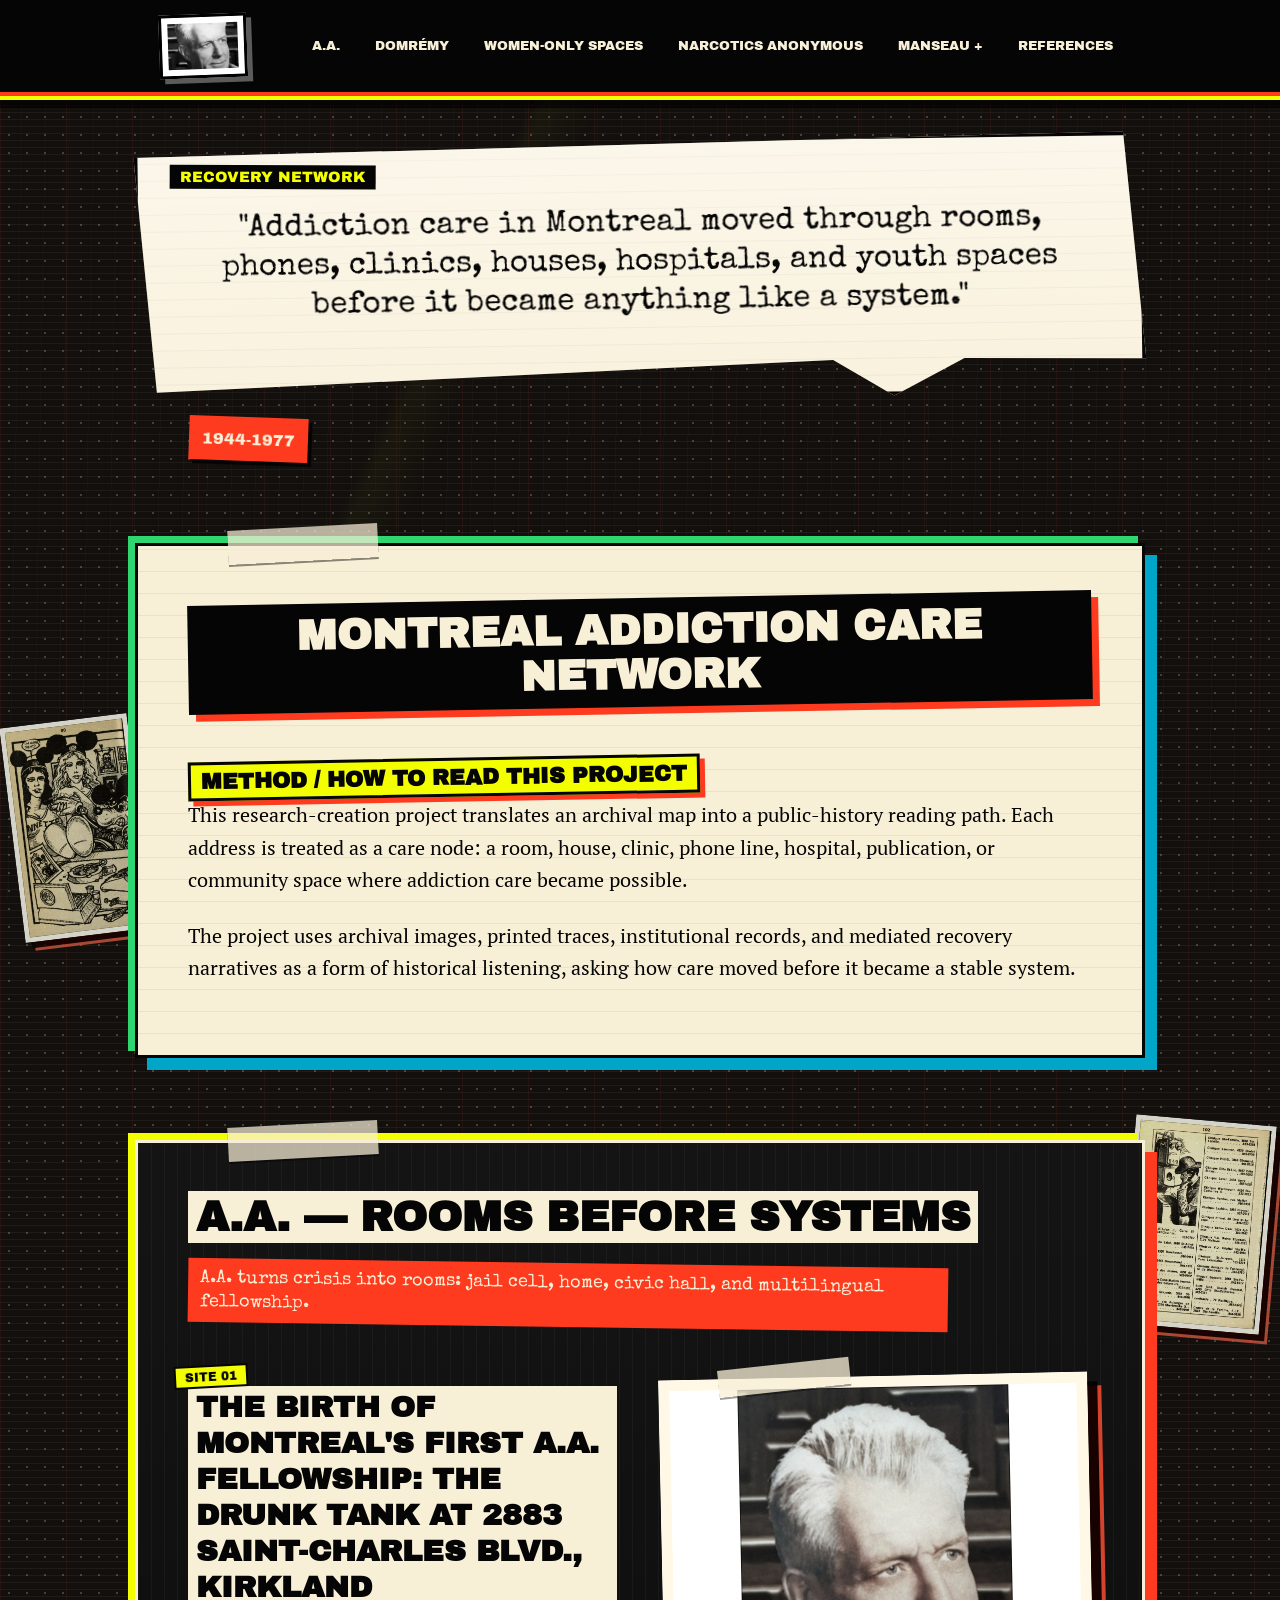
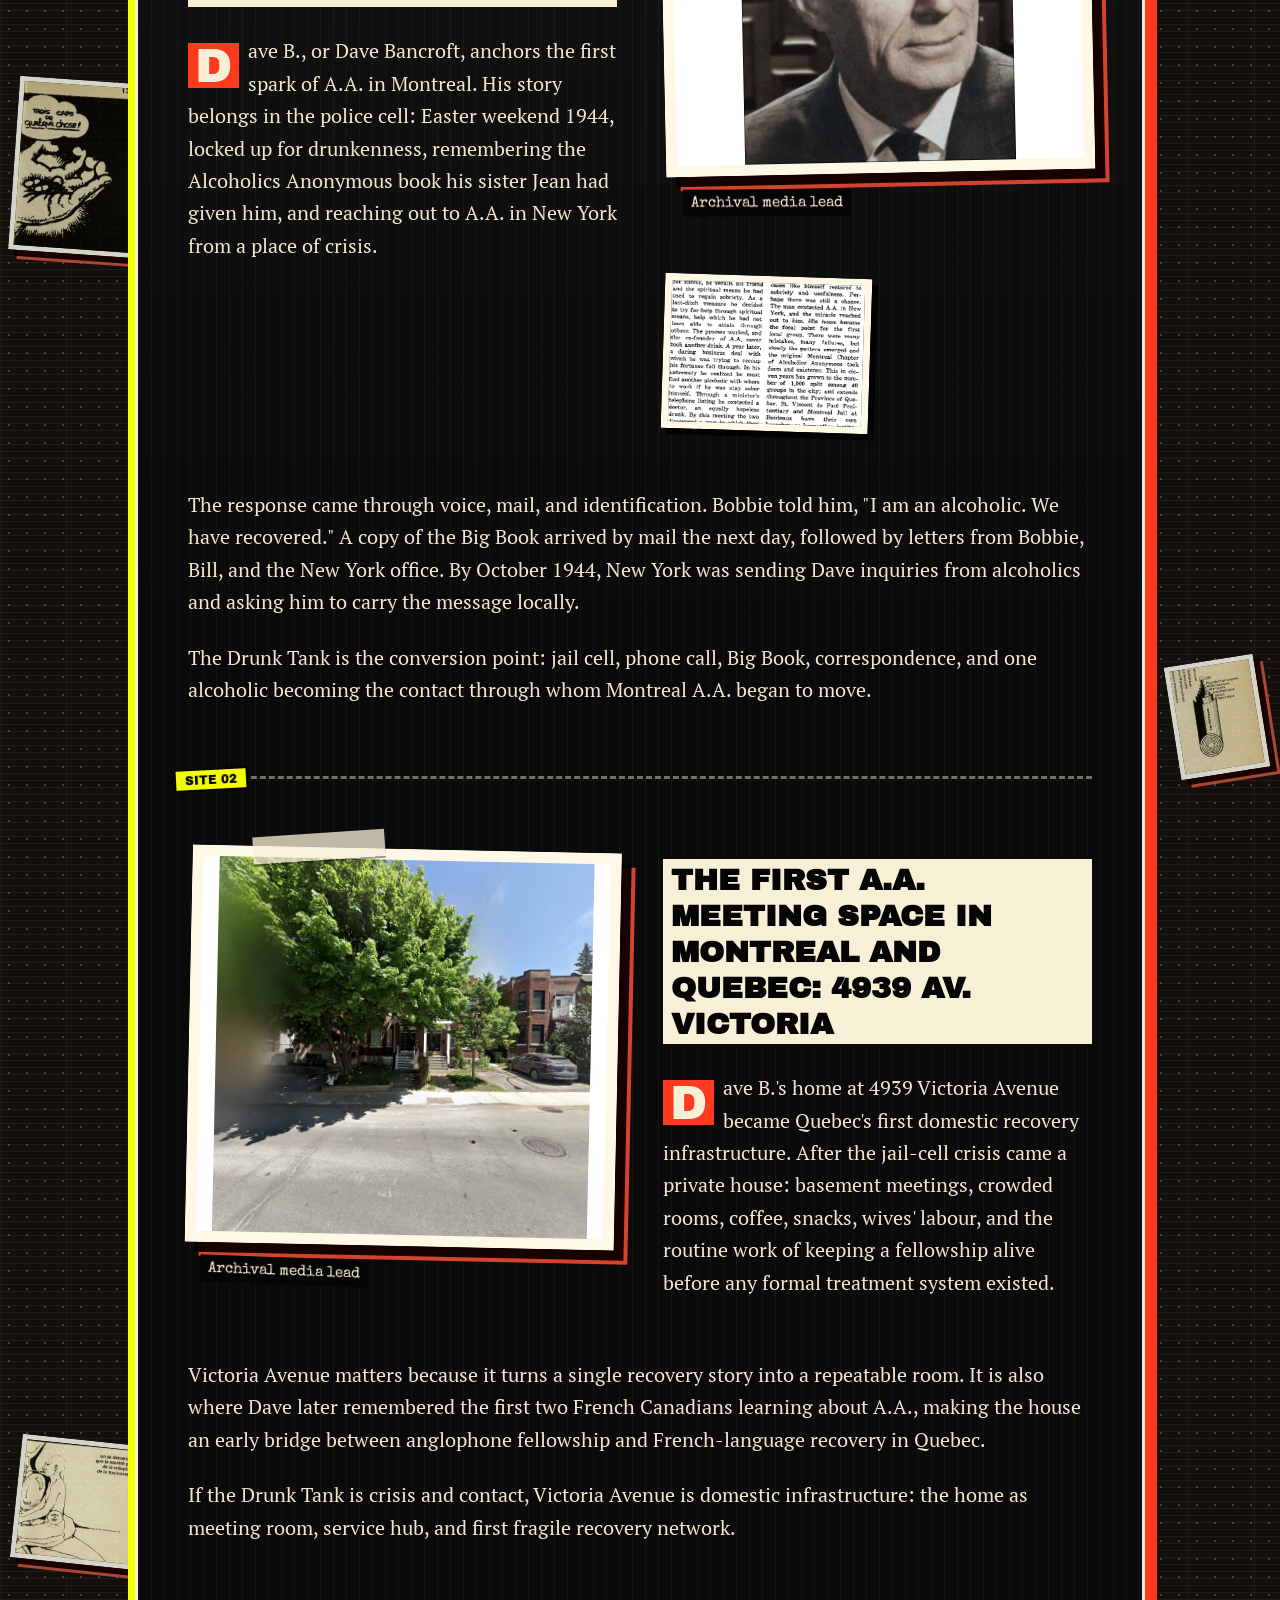
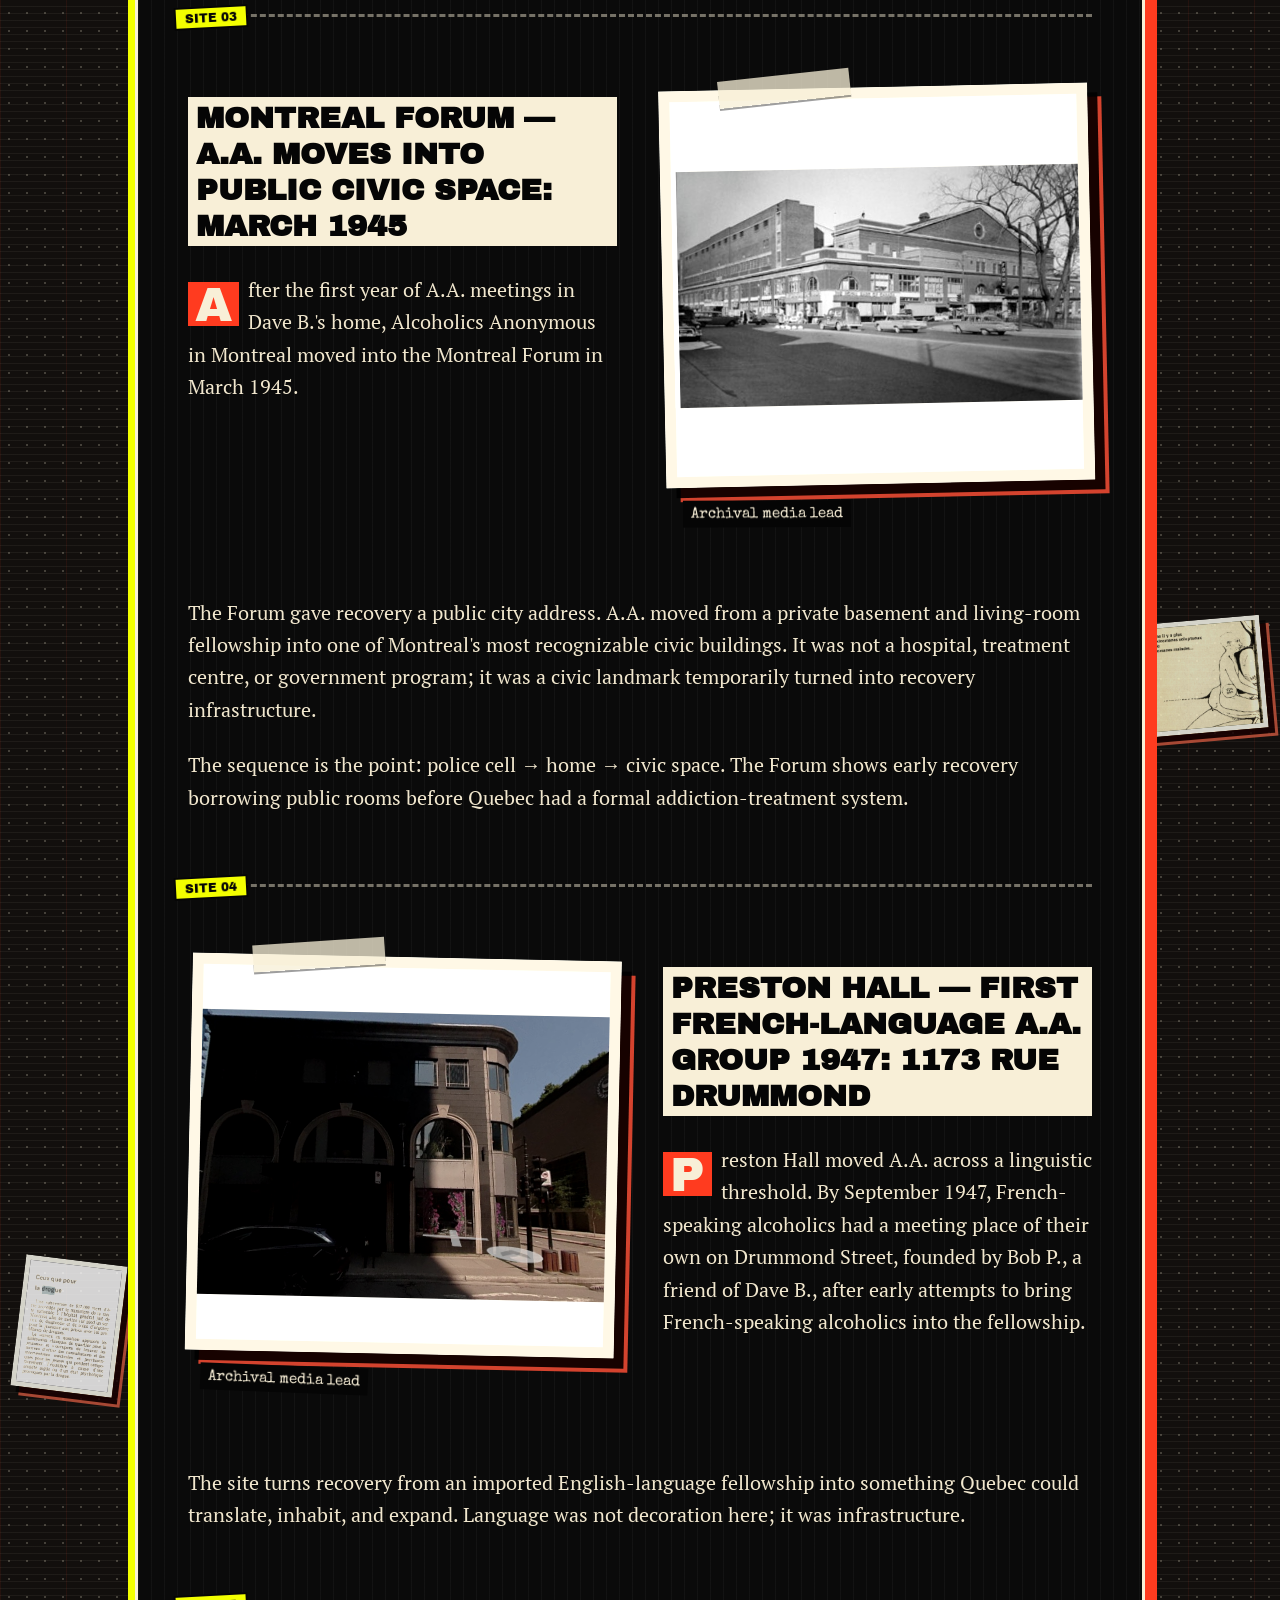
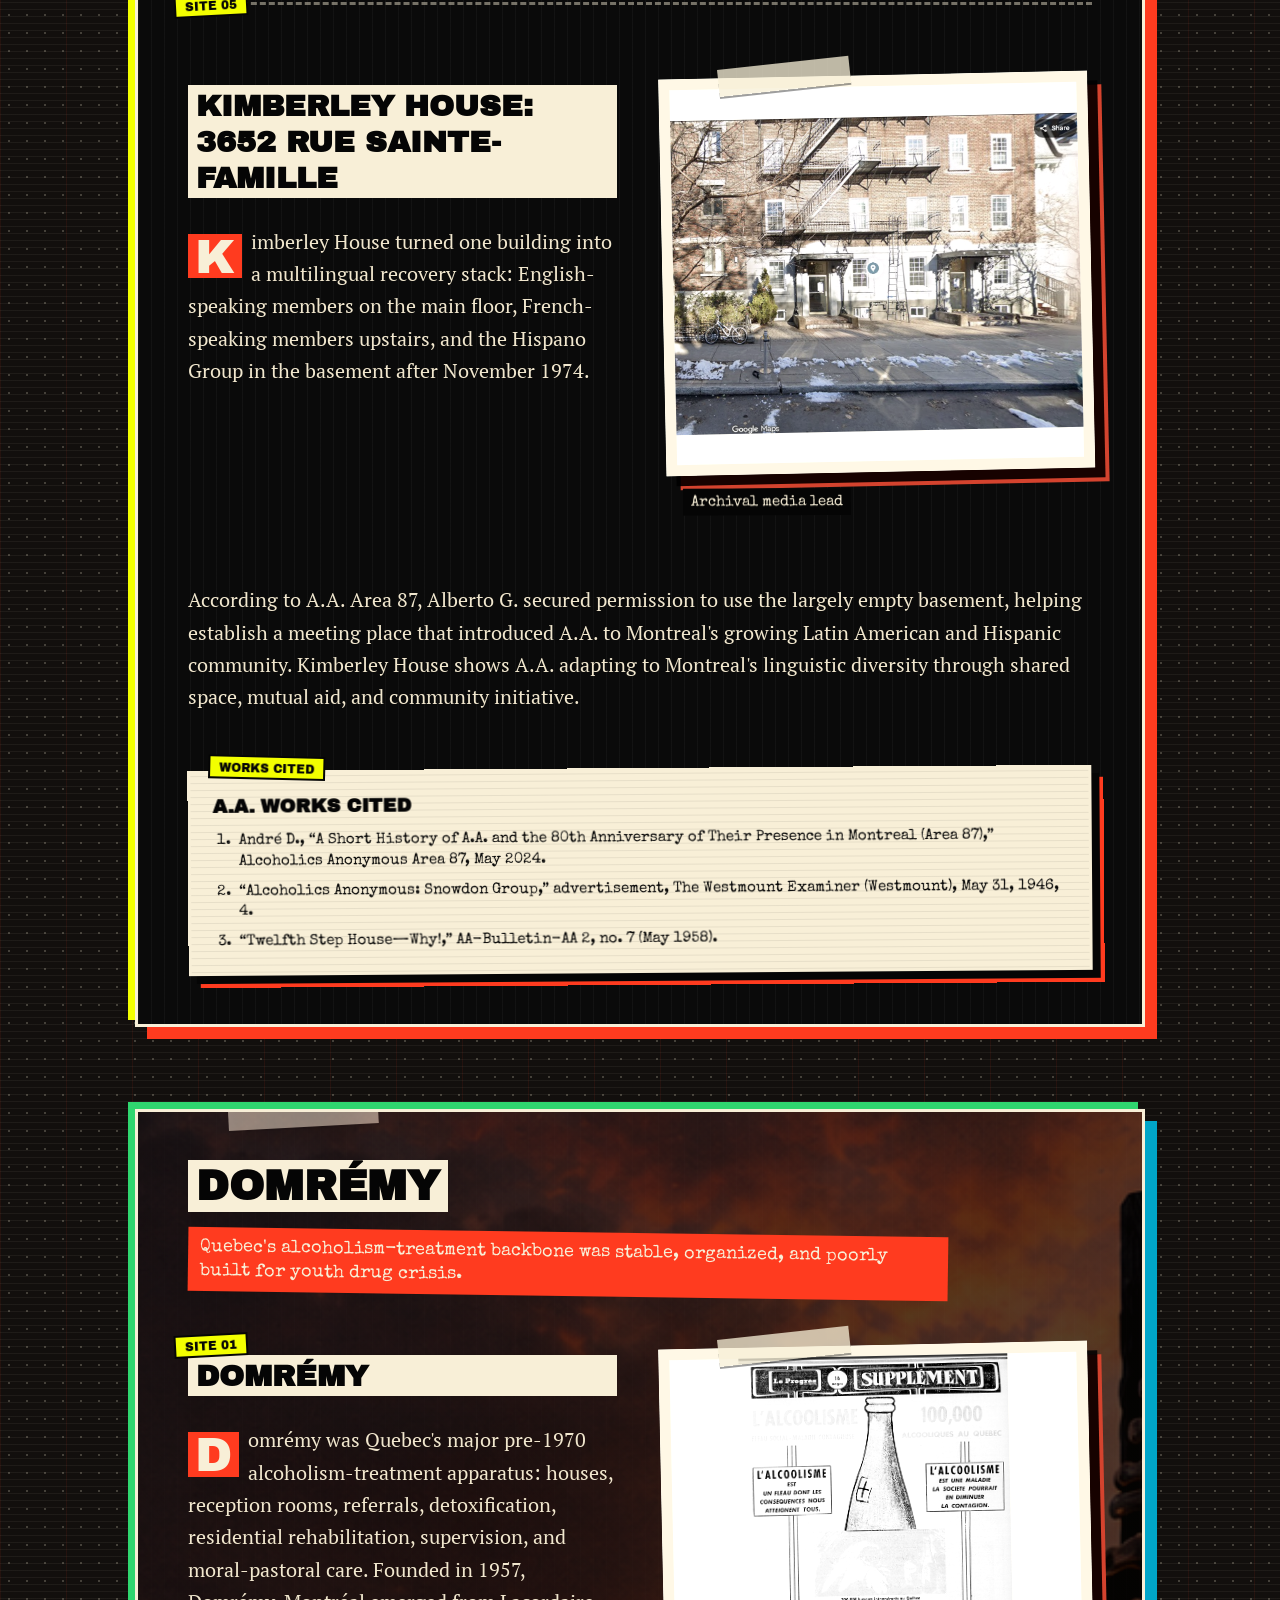
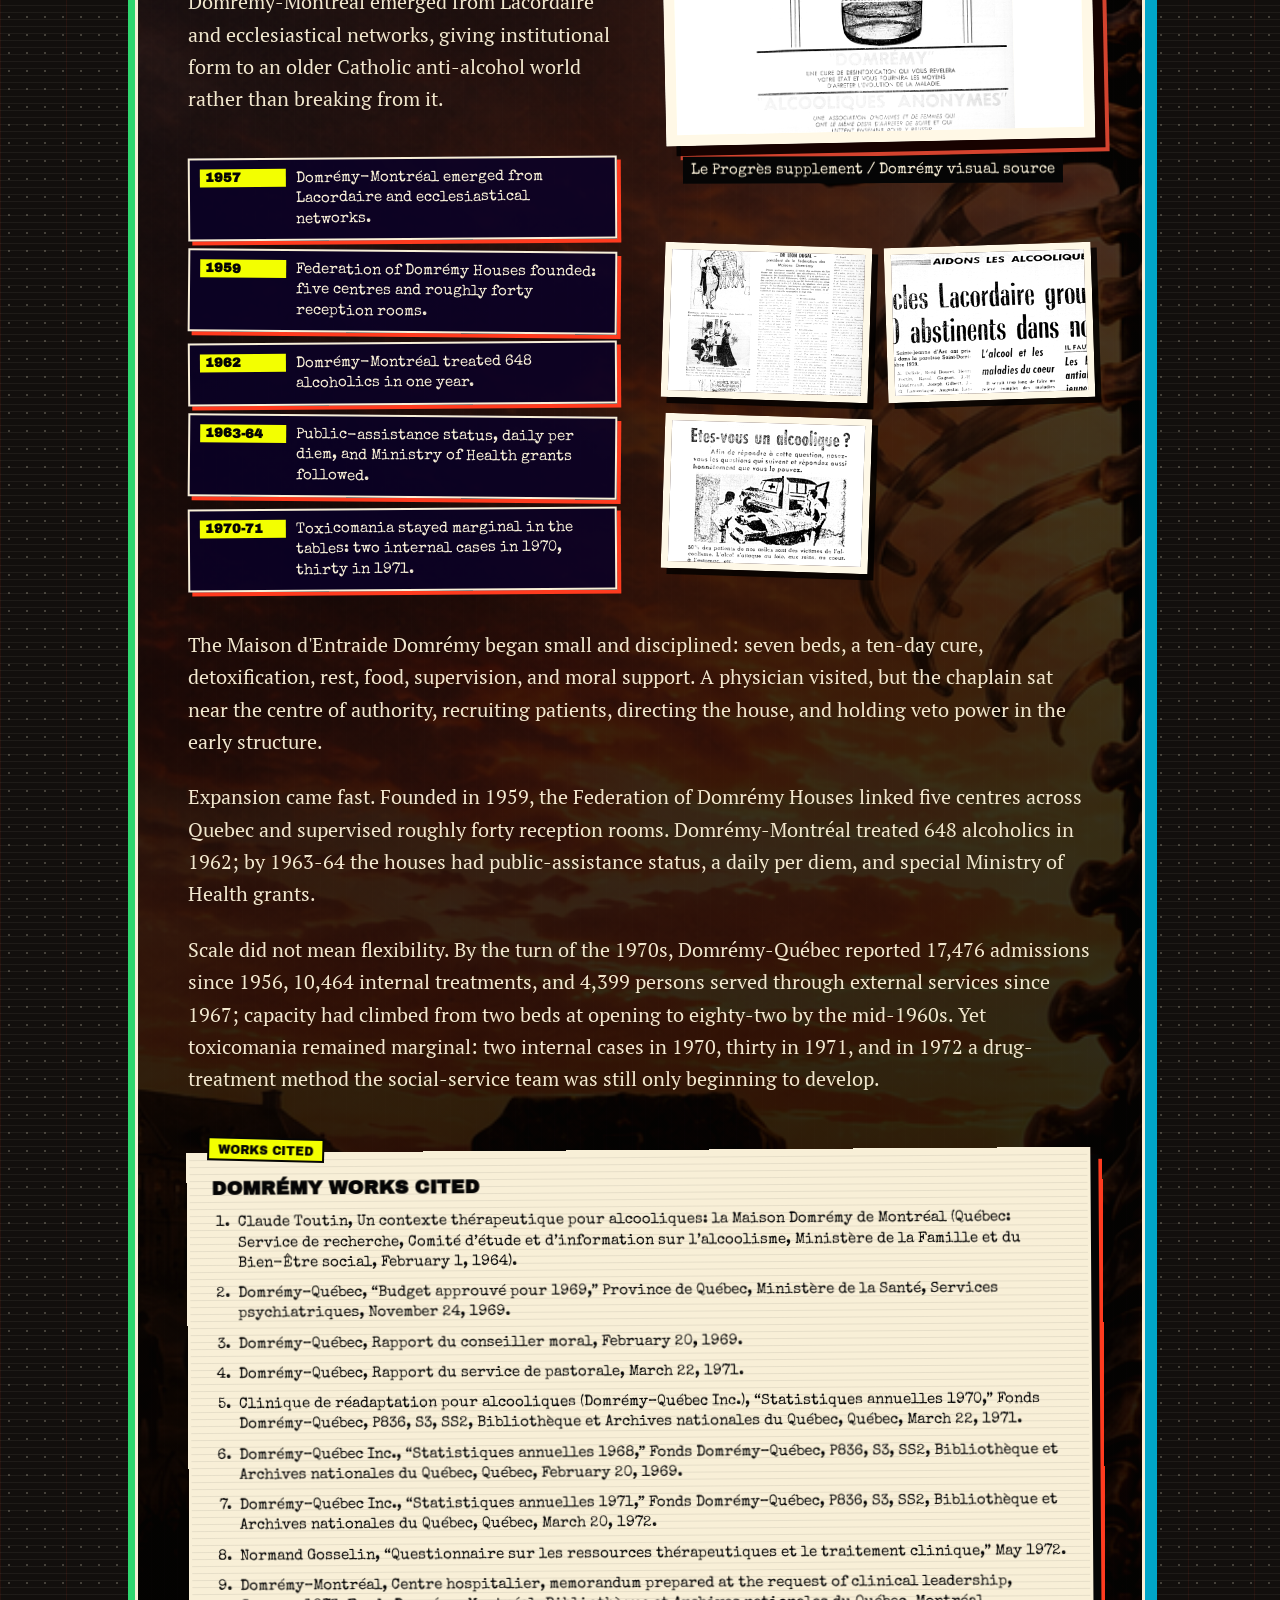
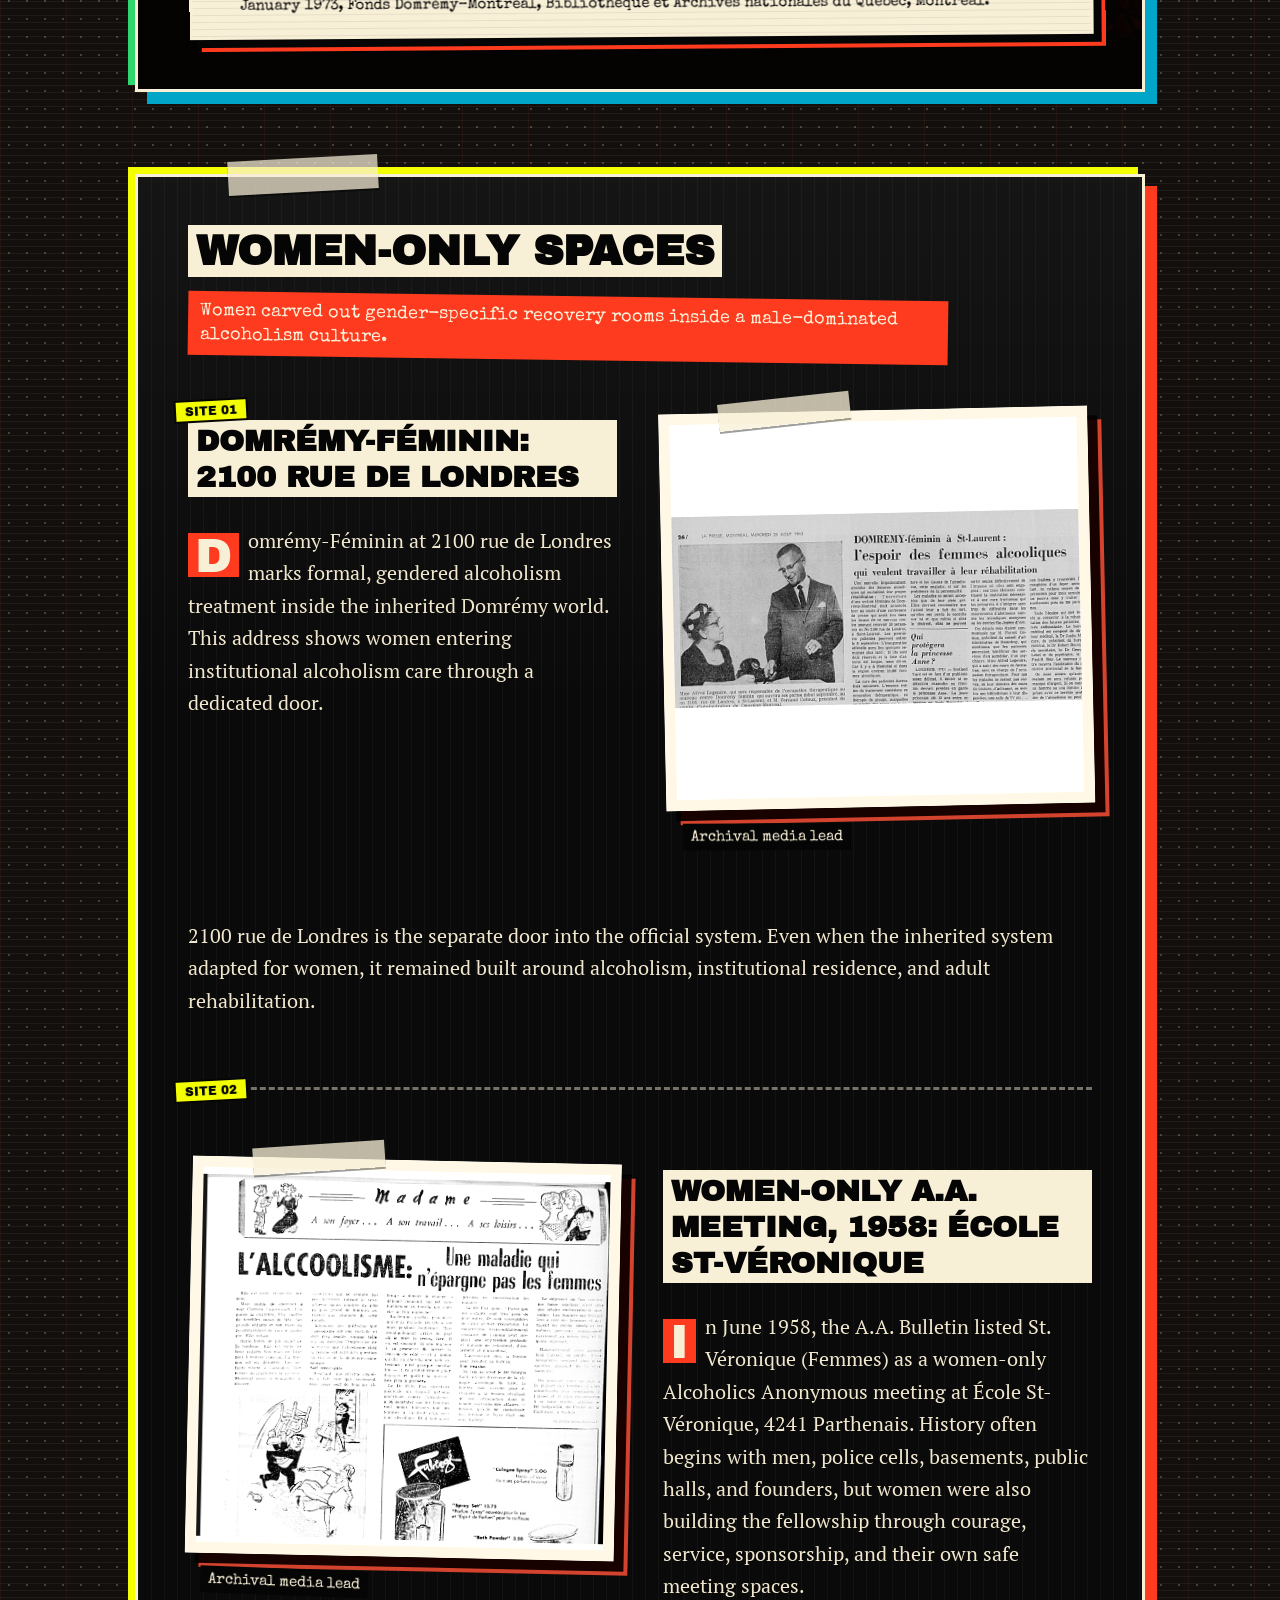
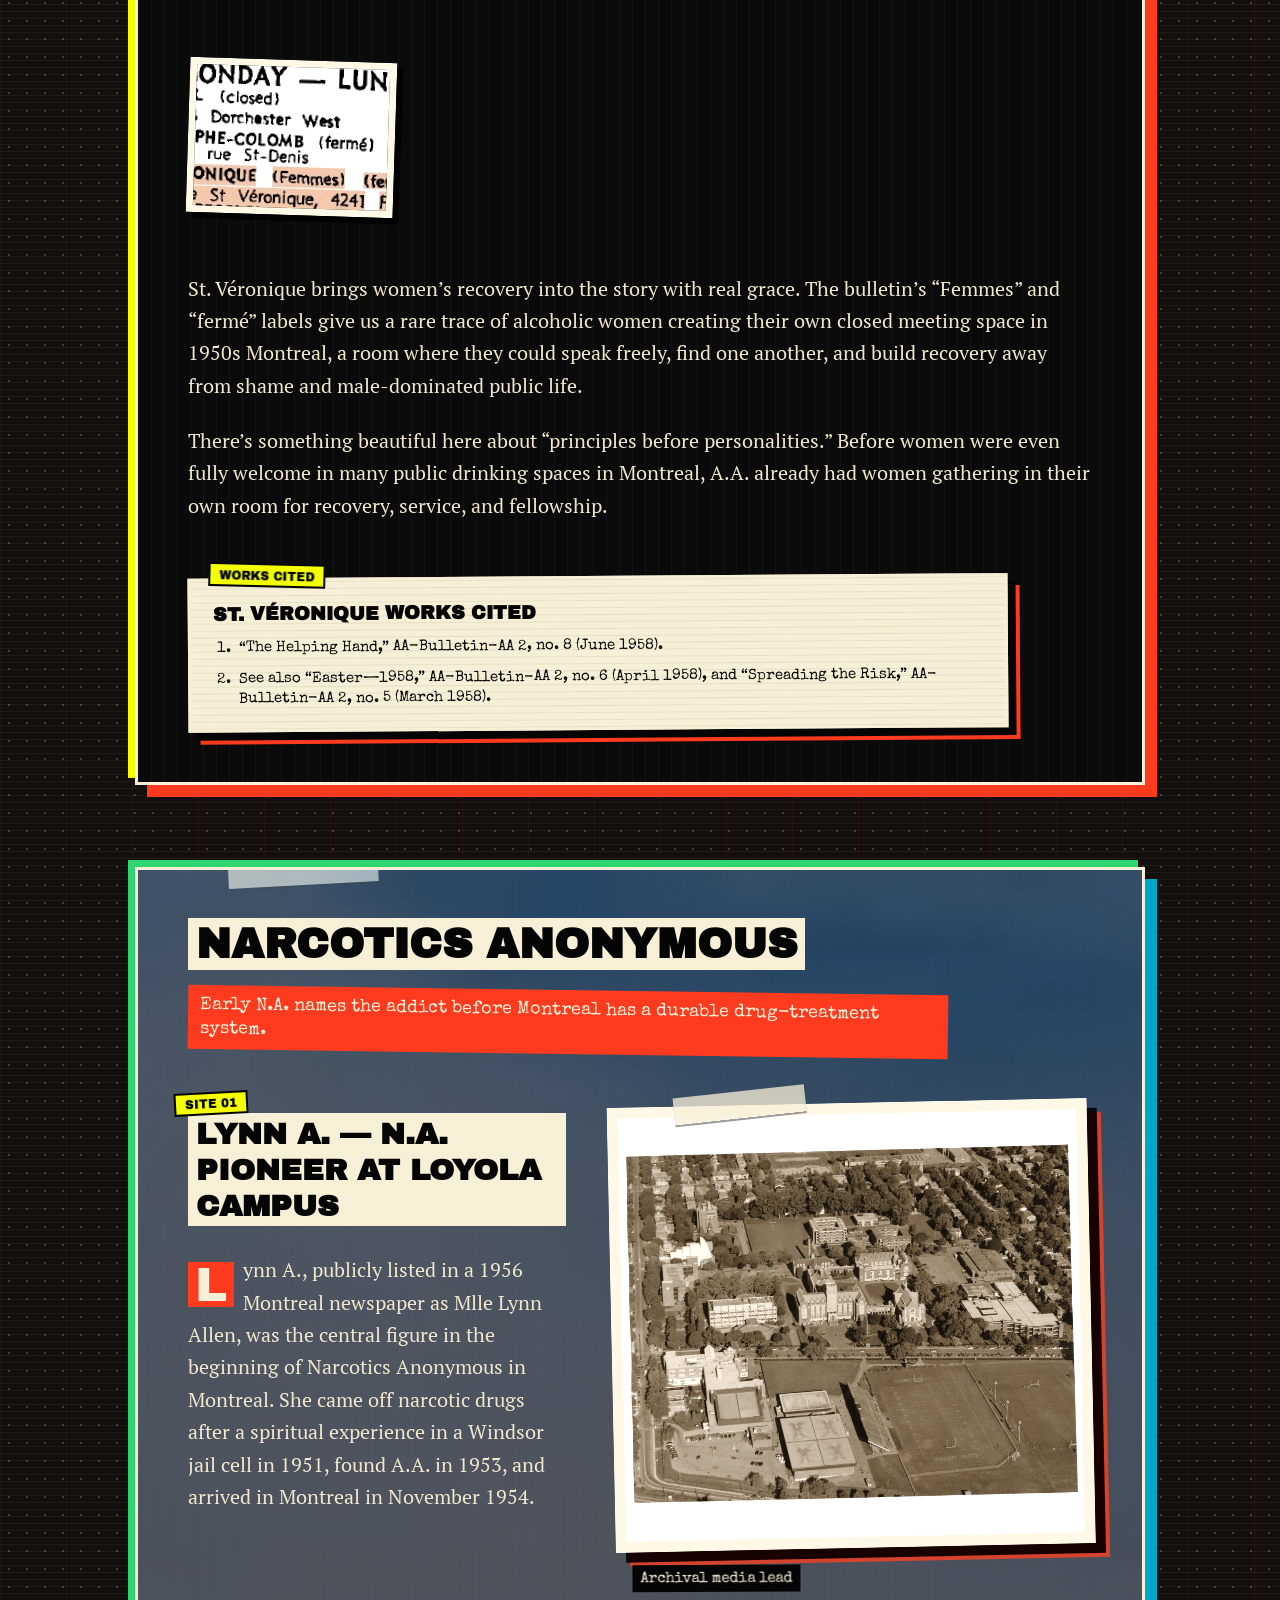
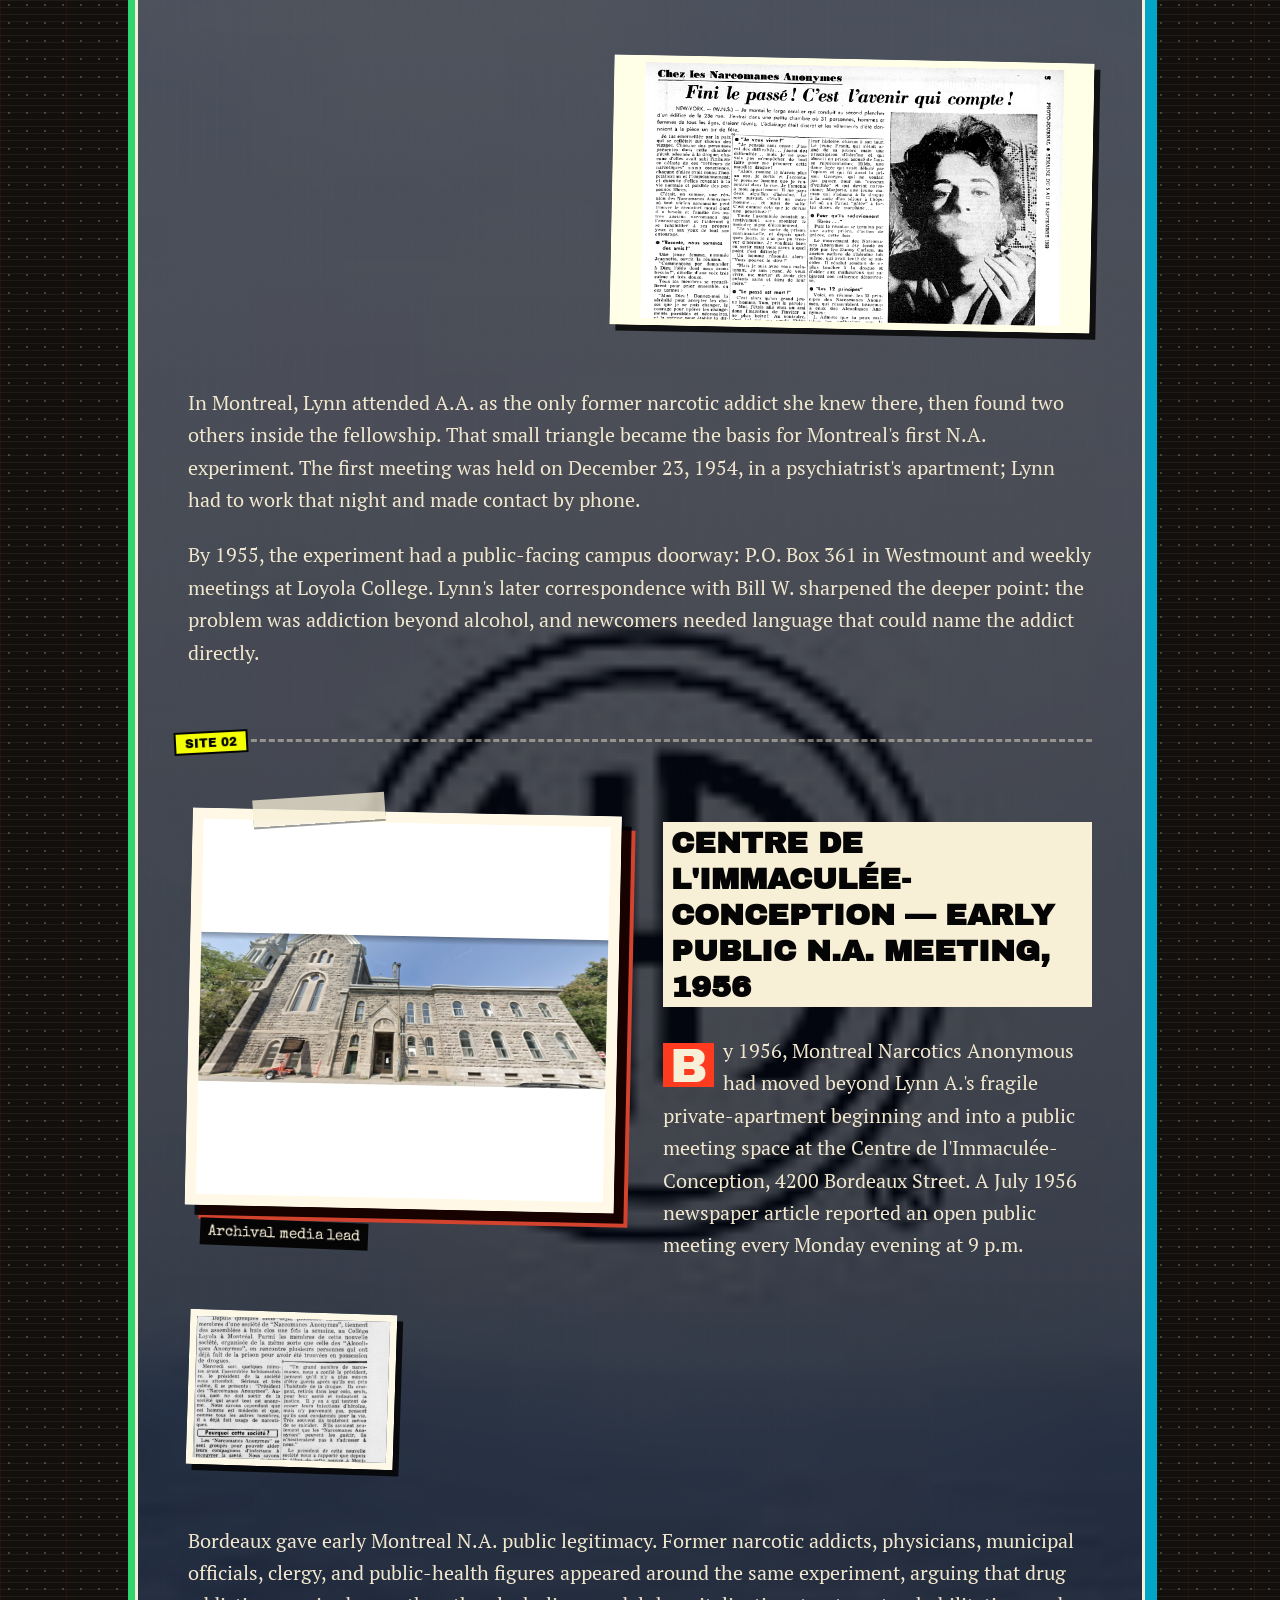
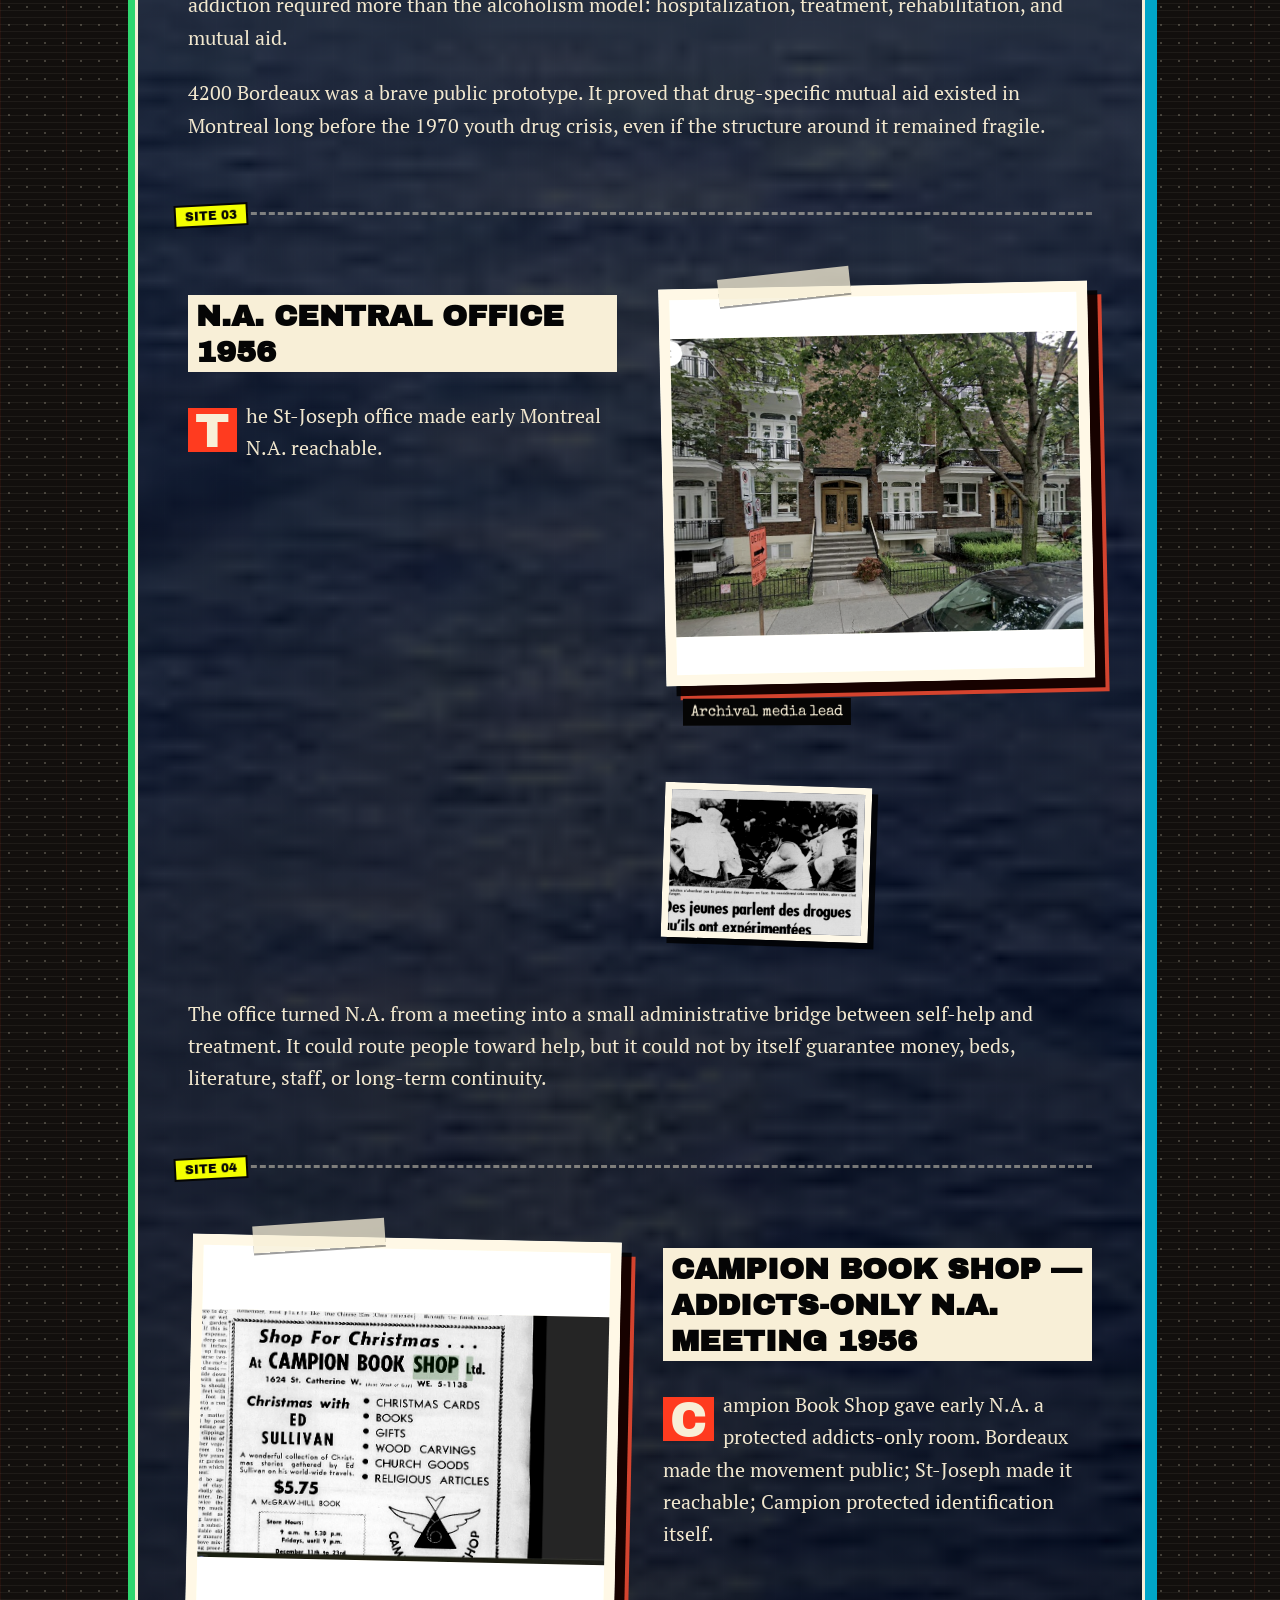
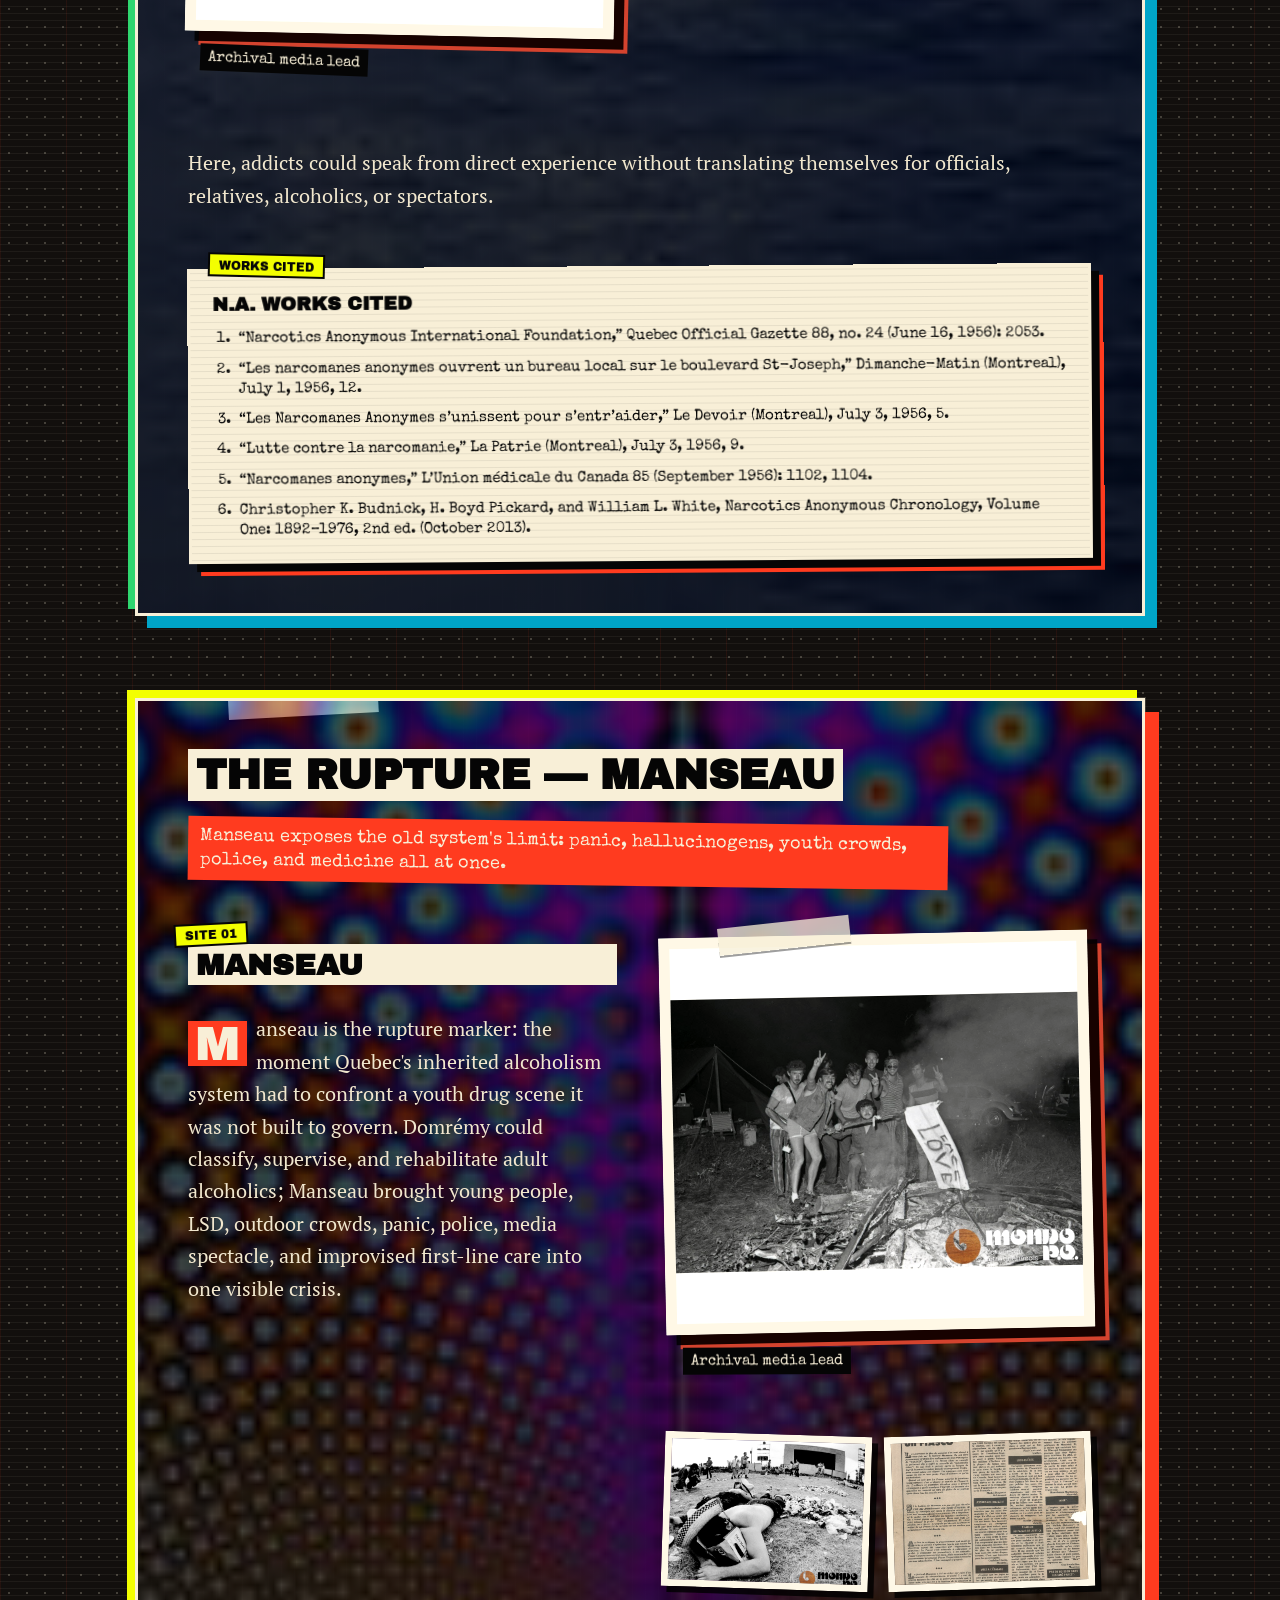
==== commit 50b408f1: "Feature Manseau fieldwork photo" ====
--- a/zine-page/index.html
+++ b/zine-page/index.html
@@ -77,6 +77,7 @@
       <div class="centered-text-block"><div class="left-aligned-text-block"><p>The response came through voice, mail, and identification. Bobbie told him, &quot;I am an alcoholic. We have recovered.&quot; A copy of the Big Book arrived by mail the next day, followed by letters from Bobbie, Bill, and the New York office. By October 1944, New York was sending Dave inquiries from alcoholics and asking him to carry the message locally.</p>
 <p>The Drunk Tank is the conversion point: jail cell, phone call, Big Book, correspondence, and one alcoholic becoming the contact through whom Montreal A.A. began to move.</p></div></div>
       
+      
     </article>
 
     <article class="entry" id="02-the-first-a-a-meeting-space-in-montreal-and-quebec-4939-av-victo">
@@ -94,6 +95,7 @@
       <div class="centered-text-block"><div class="left-aligned-text-block"><p>Victoria Avenue matters because it turns a single recovery story into a repeatable room. It is also where Dave later remembered the first two French Canadians learning about A.A., making the house an early bridge between anglophone fellowship and French-language recovery in Quebec.</p>
 <p>If the Drunk Tank is crisis and contact, Victoria Avenue is domestic infrastructure: the home as meeting room, service hub, and first fragile recovery network.</p></div></div>
       
+      
     </article>
 
     <article class="entry" id="03-montreal-forum-a-a-moves-into-public-civic-space-march-1945">
@@ -111,6 +113,7 @@
       <div class="centered-text-block"><div class="left-aligned-text-block"><p>The Forum gave recovery a public city address. A.A. moved from a private basement and living-room fellowship into one of Montreal&#x27;s most recognizable civic buildings. It was not a hospital, treatment centre, or government program; it was a civic landmark temporarily turned into recovery infrastructure.</p>
 <p>The sequence is the point: police cell → home → civic space. The Forum shows early recovery borrowing public rooms before Quebec had a formal addiction-treatment system.</p></div></div>
       
+      
     </article>
 
     <article class="entry" id="04-preston-hall-first-french-language-a-a-group-1947-1173-rue-drumm">
@@ -127,6 +130,7 @@
       </div>
       <div class="centered-text-block"><div class="left-aligned-text-block"><p>The site turns recovery from an imported English-language fellowship into something Quebec could translate, inhabit, and expand. Language was not decoration here; it was infrastructure.</p></div></div>
       
+      
     </article>
 
     <article class="entry" id="05-kimberley-house-3652-rue-sainte-famille">
@@ -142,6 +146,7 @@
         </figure></div>
       </div>
       <div class="centered-text-block"><div class="left-aligned-text-block"><p>According to A.A. Area 87, Alberto G. secured permission to use the largely empty basement, helping establish a meeting place that introduced A.A. to Montreal&#x27;s growing Latin American and Hispanic community. Kimberley House shows A.A. adapting to Montreal&#x27;s linguistic diversity through shared space, mutual aid, and community initiative.</p></div></div>
+      
       
     </article>
       
@@ -177,6 +182,7 @@
       <div class="centered-text-block"><div class="left-aligned-text-block"><p>The Maison d&#x27;Entraide Domrémy began small and disciplined: seven beds, a ten-day cure, detoxification, rest, food, supervision, and moral support. A physician visited, but the chaplain sat near the centre of authority, recruiting patients, directing the house, and holding veto power in the early structure.</p>
 <p>Expansion came fast. Founded in 1959, the Federation of Domrémy Houses linked five centres across Quebec and supervised roughly forty reception rooms. Domrémy-Montréal treated 648 alcoholics in 1962; by 1963-64 the houses had public-assistance status, a daily per diem, and special Ministry of Health grants.</p>
 <p>Scale did not mean flexibility. By the turn of the 1970s, Domrémy-Québec reported 17,476 admissions since 1956, 10,464 internal treatments, and 4,399 persons served through external services since 1967; capacity had climbed from two beds at opening to eighty-two by the mid-1960s. Yet toxicomania remained marginal: two internal cases in 1970, thirty in 1971, and in 1972 a drug-treatment method the social-service team was still only beginning to develop.</p></div></div>
+      
       
     </article>
       
@@ -212,6 +218,7 @@
       </div>
       <div class="centered-text-block"><div class="left-aligned-text-block"><p>2100 rue de Londres is the separate door into the official system. Even when the inherited system adapted for women, it remained built around alcoholism, institutional residence, and adult rehabilitation.</p></div></div>
       
+      
     </article>
 
     <article class="entry" id="08-women-only-a-a-meeting-1958-ecole-st-veronique">
@@ -228,6 +235,7 @@
       </div>
       <div class="centered-text-block"><div class="left-aligned-text-block"><p>St. Véronique brings women’s recovery into the story with real grace. The bulletin’s “Femmes” and “fermé” labels give us a rare trace of alcoholic women creating their own closed meeting space in 1950s Montreal, a room where they could speak freely, find one another, and build recovery away from shame and male-dominated public life.</p>
 <p>There’s something beautiful here about “principles before personalities.” Before women were even fully welcome in many public drinking spaces in Montreal, A.A. already had women gathering in their own room for recovery, service, and fellowship.</p></div></div>
+      
       
       <aside class="works-cited entry-works-cited">
         <h4>St. Véronique Works Cited</h4>
@@ -257,6 +265,7 @@
       <div class="centered-text-block"><div class="left-aligned-text-block"><p>In Montreal, Lynn attended A.A. as the only former narcotic addict she knew there, then found two others inside the fellowship. That small triangle became the basis for Montreal&#x27;s first N.A. experiment. The first meeting was held on December 23, 1954, in a psychiatrist&#x27;s apartment; Lynn had to work that night and made contact by phone.</p>
 <p>By 1955, the experiment had a public-facing campus doorway: P.O. Box 361 in Westmount and weekly meetings at Loyola College. Lynn&#x27;s later correspondence with Bill W. sharpened the deeper point: the problem was addiction beyond alcohol, and newcomers needed language that could name the addict directly.</p></div></div>
       
+      
     </article>
 
     <article class="entry" id="10-centre-de-l-immaculee-conception-early-public-n-a-meeting-1956">
@@ -274,6 +283,7 @@
       <div class="centered-text-block"><div class="left-aligned-text-block"><p>Bordeaux gave early Montreal N.A. public legitimacy. Former narcotic addicts, physicians, municipal officials, clergy, and public-health figures appeared around the same experiment, arguing that drug addiction required more than the alcoholism model: hospitalization, treatment, rehabilitation, and mutual aid.</p>
 <p>4200 Bordeaux was a brave public prototype. It proved that drug-specific mutual aid existed in Montreal long before the 1970 youth drug crisis, even if the structure around it remained fragile.</p></div></div>
       
+      
     </article>
 
     <article class="entry" id="11-n-a-central-office-1956">
@@ -290,6 +300,7 @@
       </div>
       <div class="centered-text-block"><div class="left-aligned-text-block"><p>The office turned N.A. from a meeting into a small administrative bridge between self-help and treatment. It could route people toward help, but it could not by itself guarantee money, beds, literature, staff, or long-term continuity.</p></div></div>
       
+      
     </article>
 
     <article class="entry" id="12-campion-book-shop-addicts-only-n-a-meeting-1956">
@@ -305,6 +316,7 @@
       </div>
       </div>
       <div class="centered-text-block"><div class="left-aligned-text-block"><p>Here, addicts could speak from direct experience without translating themselves for officials, relatives, alcoholics, or spectators.</p></div></div>
+      
       
     </article>
       
@@ -333,7 +345,7 @@
         <figure class="media-frame ">
           <img class="" src="../assets/kml-media/chapter-13-01.jpg" alt="Manseau">
           <figcaption class="illustration-attribution">Archival media lead</figcaption>
-        </figure><div class="mini-gallery"><img class="mini-gallery-image" src="../assets/supplemental/manseau-lapresse-sombrero.jpg" alt="Manseau supporting image 2"><img class="mini-gallery-image" src="../assets/supplemental/manseau-photo-police-fiasco.jpg" alt="Manseau supporting image 3"><img class="mini-gallery-image" src="../assets/supplemental/manseau-photo-police-cover.png" alt="Manseau supporting image 4"><img class="mini-gallery-image" src="../assets/supplemental/manseau-road-emergency.png" alt="Manseau supporting image 5"><img class="mini-gallery-image" src="../assets/supplemental/manseau-site-photo.jpg" alt="Manseau supporting image 6"></div></div>
+        </figure><div class="mini-gallery"><img class="mini-gallery-image" src="../assets/supplemental/manseau-lapresse-sombrero.jpg" alt="Manseau supporting image 2"><img class="mini-gallery-image" src="../assets/supplemental/manseau-photo-police-fiasco.jpg" alt="Manseau supporting image 3"><img class="mini-gallery-image" src="../assets/supplemental/manseau-photo-police-cover.png" alt="Manseau supporting image 4"><img class="mini-gallery-image" src="../assets/supplemental/manseau-road-emergency.png" alt="Manseau supporting image 5"></div></div>
       </div>
       <div class="centered-text-block"><div class="left-aligned-text-block"><p>Press reports described hundreds treated after drug use, hospital transfers, a mobile clinic with forty-three beds, major public costs, and hundreds of Sûreté du Québec officers. Guy Marcoux&#x27;s account shows the care encounter from inside the trip: music, lights, bodies, crowds, marijuana, hashish, LSD, and physicians trying to work inside panic rather than above it.</p>
 <p>Manseau exposed the limit of Quebec&#x27;s inherited alcoholism system. Adult alcoholism institutions could classify, supervise, and rehabilitate; the festival demanded immediate youth-facing crisis care under conditions of panic, hallucinogens, crowds, police, medicine, and media spectacle. After Manseau, care had to move outward.</p>
@@ -346,6 +358,7 @@
 <p>OPTAT was already producing drug knowledge in 1970. Lucien Laforest&#x27;s April 1970 survey mapped marijuana, LSD, hallucinogens, stimulants, tranquillizers, barbiturates, opiates, glue, alcohol, and tobacco across Montreal students; in August 1970, OPTAT&#x27;s research service produced Le festival PDP Manseau.</p>
 <p>For André Boudreau, OPTAT&#x27;s leader and director of Manseau&#x27;s medical centre, the festival was a clinical shock. He had publicly worried more about alcoholism than drugs, but after seeing young people in delirious LSD states, he rejected easy comparisons with alcohol or tobacco and treated youth drug use as a distinct problem demanding new knowledge.</p>
 <p>By April 27, 1973, OPTAT&#x27;s scientific council was meeting explicitly on toxicomanies. Its name shows the transition: alcohol still came first, while the &quot;other toxicomanias&quot; were being pulled into an official field moving faster than inherited institutions could absorb.</p></div></div>
+      <figure class="entry-feature-card mini-gallery-card--wide manseau-visit-card"><img class="manseau-visit-image" src="../assets/supplemental/manseau-site-photo.jpg" alt="Research visit to Manseau, April 2026"><figcaption class="mini-gallery-caption">During my April 2026 visit to the BAnQ archives in Québec City, I stopped in Manseau to meet the history on the ground: a fieldwork detour to the place where the 1970 festival made Quebec&#x27;s drug-care rupture visible.</figcaption></figure>
       
     </article>
       
@@ -382,6 +395,7 @@
 <p>By 1971-72, Drug Help was already describing itself as working in a vacuum, with too little money and too few social alternatives behind it; later, the old Drogue-Secours experiment gave way toward MUTATION after subsidies were cut. Its funding crisis showed how much of Montreal&#x27;s youth drug care rested on emergency improvisation rather than stable public infrastructure.</p>
 <p>203 Prince-Arthur became the live wire between the street, the clinic, the hospital, and the counterculture.</p></div></div>
       
+      
     </article>
 
     <article class="entry" id="15-kalatox-rehabilitation-after-the-bad-trip-1972-2533-rue-lafontai">
@@ -399,6 +413,7 @@
       <div class="centered-text-block"><div class="left-aligned-text-block"><p>Quebec-Presse described Kalatox in March 1972 as a unique centre in Quebec: not mainly an emergency service, but a place of welcome, information, and rehabilitation for young drug users who wanted to restart their lives and find meaningful work. The model was practical and social: communication work, psychological exploration, group projects, workshops, prevention in schools and recreation centres, and referrals.</p>
 <p>Kalatox treated abstinence as one part of a larger reconstruction of work, relationships, self-understanding, and social belonging. It also shows informal drug care beginning to brush up against official structures through federal Local Initiatives funding, OPTAT, probation officers, and the Court of Social Welfare.</p></div></div>
       
+      
     </article>
 
     <article class="entry" id="16-jewish-general-hospital-e-d-m-unit-emergency-hospital-response-1">
@@ -416,6 +431,7 @@
       <div class="centered-text-block"><div class="left-aligned-text-block"><p>Le Dain Commission notes reported that seven beds had been opened at the Jewish General Hospital for drug users during the summer of 1970, while later countercultural service directories listed an E.D.M. Unit at 3755 Côte-Sainte-Catherine for emergency cases.</p>
 <p>The Jewish General marks the point where the youth drug network crossed into hospital medicine. Peer workers could calm, translate, and accompany; emergency beds became necessary when the body or mind entered danger.</p></div></div>
       
+      
     </article>
 
     <article class="entry" id="17-westmount-youth-clinic-4424-sainte-catherine-street-west-1971-19">
@@ -432,6 +448,7 @@
       </div>
       <div class="centered-text-block"><div class="left-aligned-text-block"><p>Its importance was confidentiality. A teenager could come here with a problem they were too embarrassed, nervous, or afraid to bring to a family doctor, parent, police officer, or hospital. Under director Marjorie Bedoukian, 4424 treated the person before the label: not &quot;delinquent,&quot; not &quot;addict,&quot; not &quot;problem child,&quot; but a young person with medical, emotional, social, and family realities tangled together.</p>
 <p>By 1975, the clinic was seeing more use despite staff cuts and funding problems. 4424 reached young people who avoided parents, police, hospitals, and family doctors. Its closure by the mid-1970s shows the weakness of a care model built on grants, borrowed space, and exhausted staff.</p></div></div>
+      
       
     </article>
 
@@ -471,6 +488,7 @@
 <p>This was promotion in the punk-recovery sense: not polished advertising, but a survival map. At the same moment OPTAT was calling for drug education, underground print was already doing that work operationally, speaking in the language of use, risk, bad products, dosage uncertainty, trusted intermediaries, and where to turn before hospital capture.</p>
 <p>By 1973, Mainmise&#x27;s Adresses utiles and LOGOS service listings made the first line visibly cartographic. Youth care was being distributed through print, peer knowledge, clinics, crisis phones, storefront projects, and community networks before the state had fully reorganized the field.</p></div></div>
       
+      
       <aside class="works-cited entry-works-cited">
         <h4>LOGOS / Mainmise Works Cited</h4>
         <ol><li>LOGOS, “Dope on Dope,” LOGOS/m.c.p. (Montreal), June 1972.</li>
@@ -501,6 +519,7 @@
 <p>Gerry and Sharon Burton gave the project its lived-experience authority. Spera became a para-institutional bridge: residence without prison, discipline without Domrémy, and rehabilitation built around former drug users, labour, spirituality, and community life.</p>
 <p>Spera turned post-1970 drug treatment into residence, routine, labour, and therapeutic community.</p></div></div>
       
+      
     </article>
 
     <article class="entry" id="19-a-s-p-a-approche-securisante-des-polytoxicomanes-anonymes-1976">
@@ -519,6 +538,7 @@
 <p>Its later philosophy makes the shift clearer: &quot;anonymous&quot; meant confidentiality rather than A.A.- or N.A.-style fellowship identity, and toxicomania was not framed simply as powerless disease. A.S.P.A. connected substance use to emotional, relational, social, and self-esteem problems while emphasizing responsibility, autonomy, and sometimes harm reduction rather than automatic abstinence.</p>
 <p>A.S.P.A. shows the addiction system after Domrémy reorganizing around polydrug use, confidentiality, autonomy, emotional life, social context, and harm reduction.</p></div></div>
       
+      
     </article>
 
     <article class="entry" id="20-head-hands">
@@ -535,6 +555,7 @@
       </div>
       <div class="centered-text-block"><div class="left-aligned-text-block"><p>The response was trust before treatment. Workers met young people in parks, restaurants, clinics, and neighbourhood spaces, listened without moralizing, and gave information so they could make their own decisions. Its drug-and-alcohol education proposal named the lack of informed knowledge about long- and short-term effects, dependence, street-drug uncertainty, prescription misuse, and mixing drugs with alcohol.</p>
 <p>Head &amp; Hands placed drug education inside a wider youth survival network: health, law, sexuality, housing, family conflict, rights, and trust.</p></div></div>
+      
       
     </article>
       
--- a/styles.css
+++ b/styles.css
@@ -1495,6 +1495,56 @@
   object-fit: cover;
 }
 
+.mini-gallery-card {
+  margin: 0;
+}
+
+.mini-gallery-card--wide {
+  grid-column: 1 / -1;
+  width: min(100%, 860px);
+  justify-self: center;
+  margin-top: 16px;
+}
+
+.mini-gallery-card--wide img {
+  width: 100%;
+  aspect-ratio: auto;
+  max-height: 780px;
+  border: 9px solid var(--paper);
+  background: var(--paper);
+  box-shadow: 10px 10px 0 rgba(0, 0, 0, 0.86), 14px 14px 0 var(--danger);
+  object-fit: contain;
+  filter: contrast(1.08) saturate(1.02);
+  transform: rotate(-1.1deg);
+}
+
+.entry-feature-card {
+  display: block;
+  margin: 48px auto 28px;
+}
+
+.entry-feature-card.manseau-visit-card {
+  width: min(100%, 900px);
+}
+
+.entry-feature-card .manseau-visit-image {
+  max-height: none;
+}
+
+.mini-gallery-caption {
+  display: block;
+  margin: 18px 10px 4px;
+  padding: 10px 12px 8px;
+  border: 2px solid var(--ink);
+  background: var(--acid);
+  box-shadow: 5px 5px 0 var(--danger);
+  color: var(--ink);
+  font-family: "Special Elite", Georgia, serif;
+  font-size: 15px;
+  line-height: 1.35;
+  transform: rotate(0.7deg);
+}
+
 .mini-gallery img:nth-child(odd) {
   transform: rotate(1.8deg);
 }
@@ -1518,11 +1568,11 @@
   transform: rotate(1.1deg);
 }
 
-#09-lynn-a .image-column {
+article.entry[id^="09-lynn-a"] .image-column {
   flex-basis: 56%;
 }
 
-#09-lynn-a .text-column {
+article.entry[id^="09-lynn-a"] .text-column {
   flex-basis: 44%;
 }
 
@@ -1669,8 +1719,8 @@
     order: -1;
   }
 
-  #09-lynn-a .image-column,
-  #09-lynn-a .text-column {
+  article.entry[id^="09-lynn-a"] .image-column,
+  article.entry[id^="09-lynn-a"] .text-column {
     flex-basis: auto;
   }
 
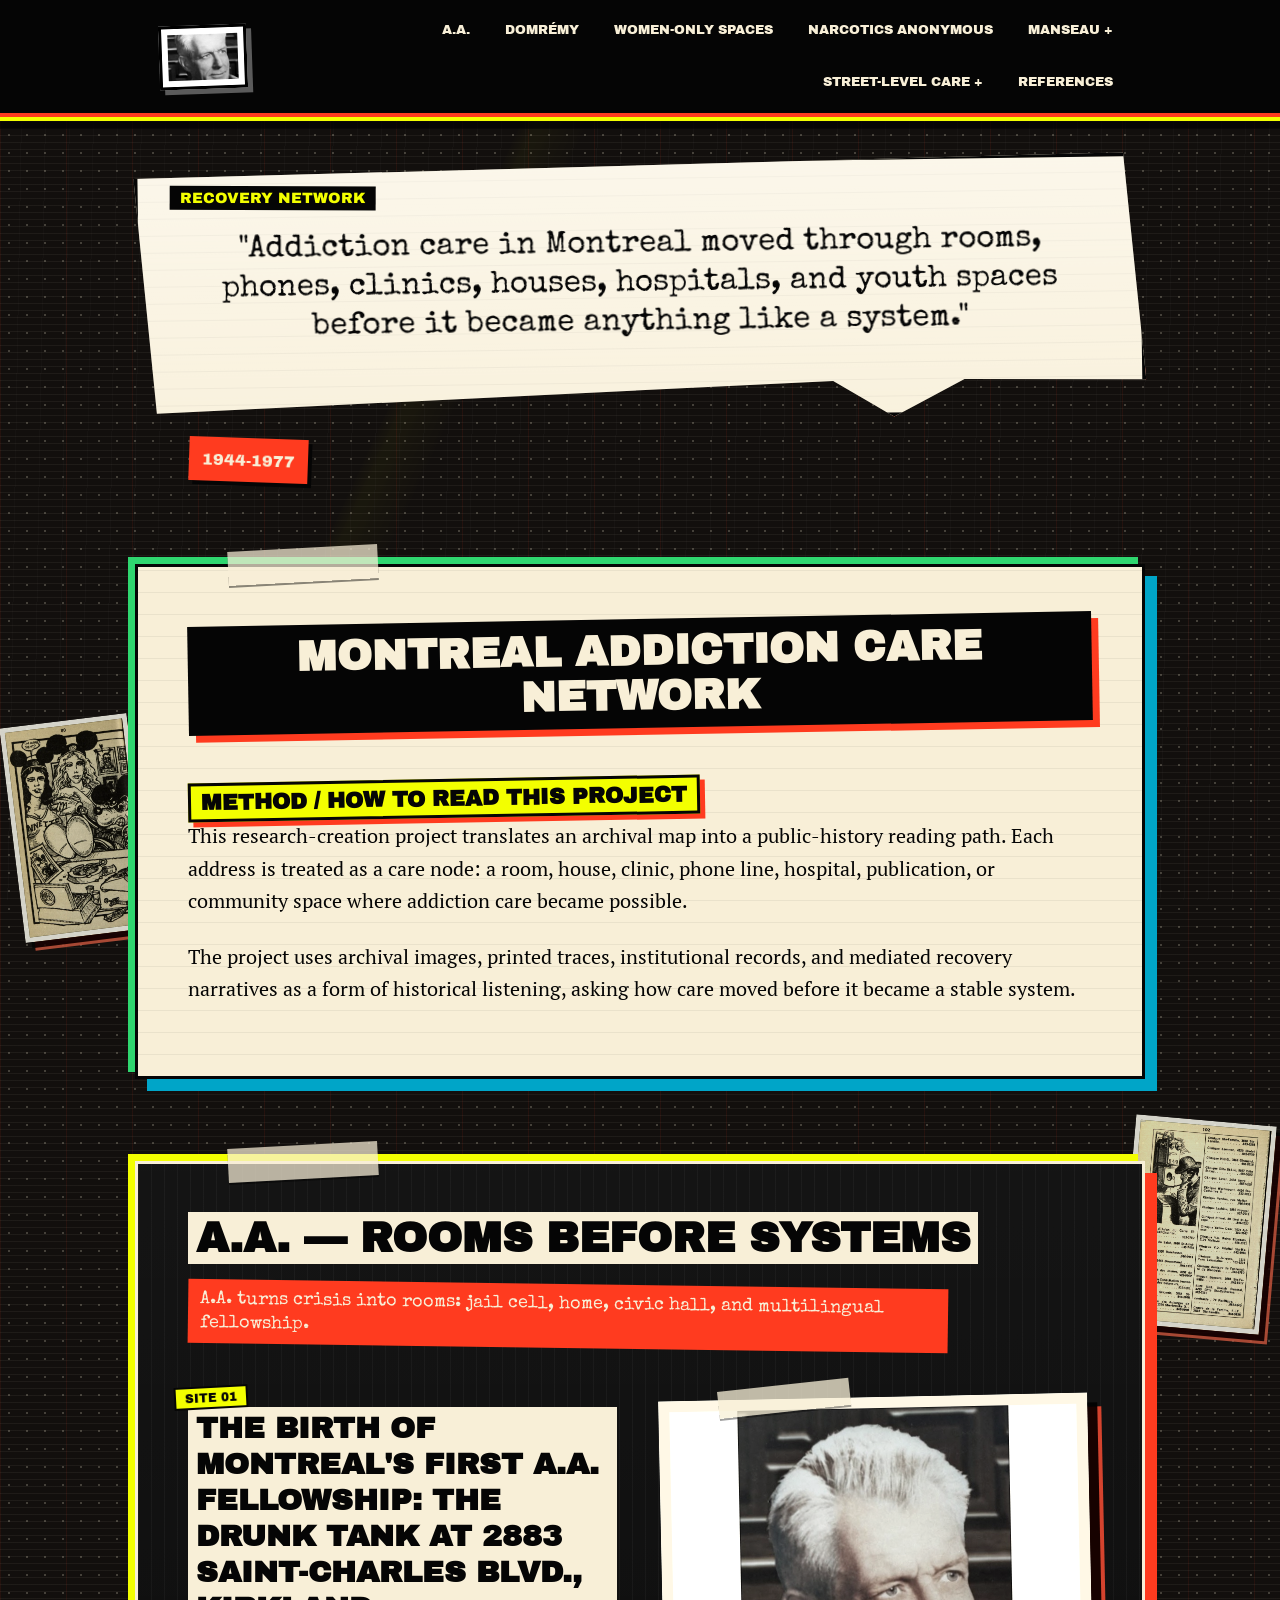
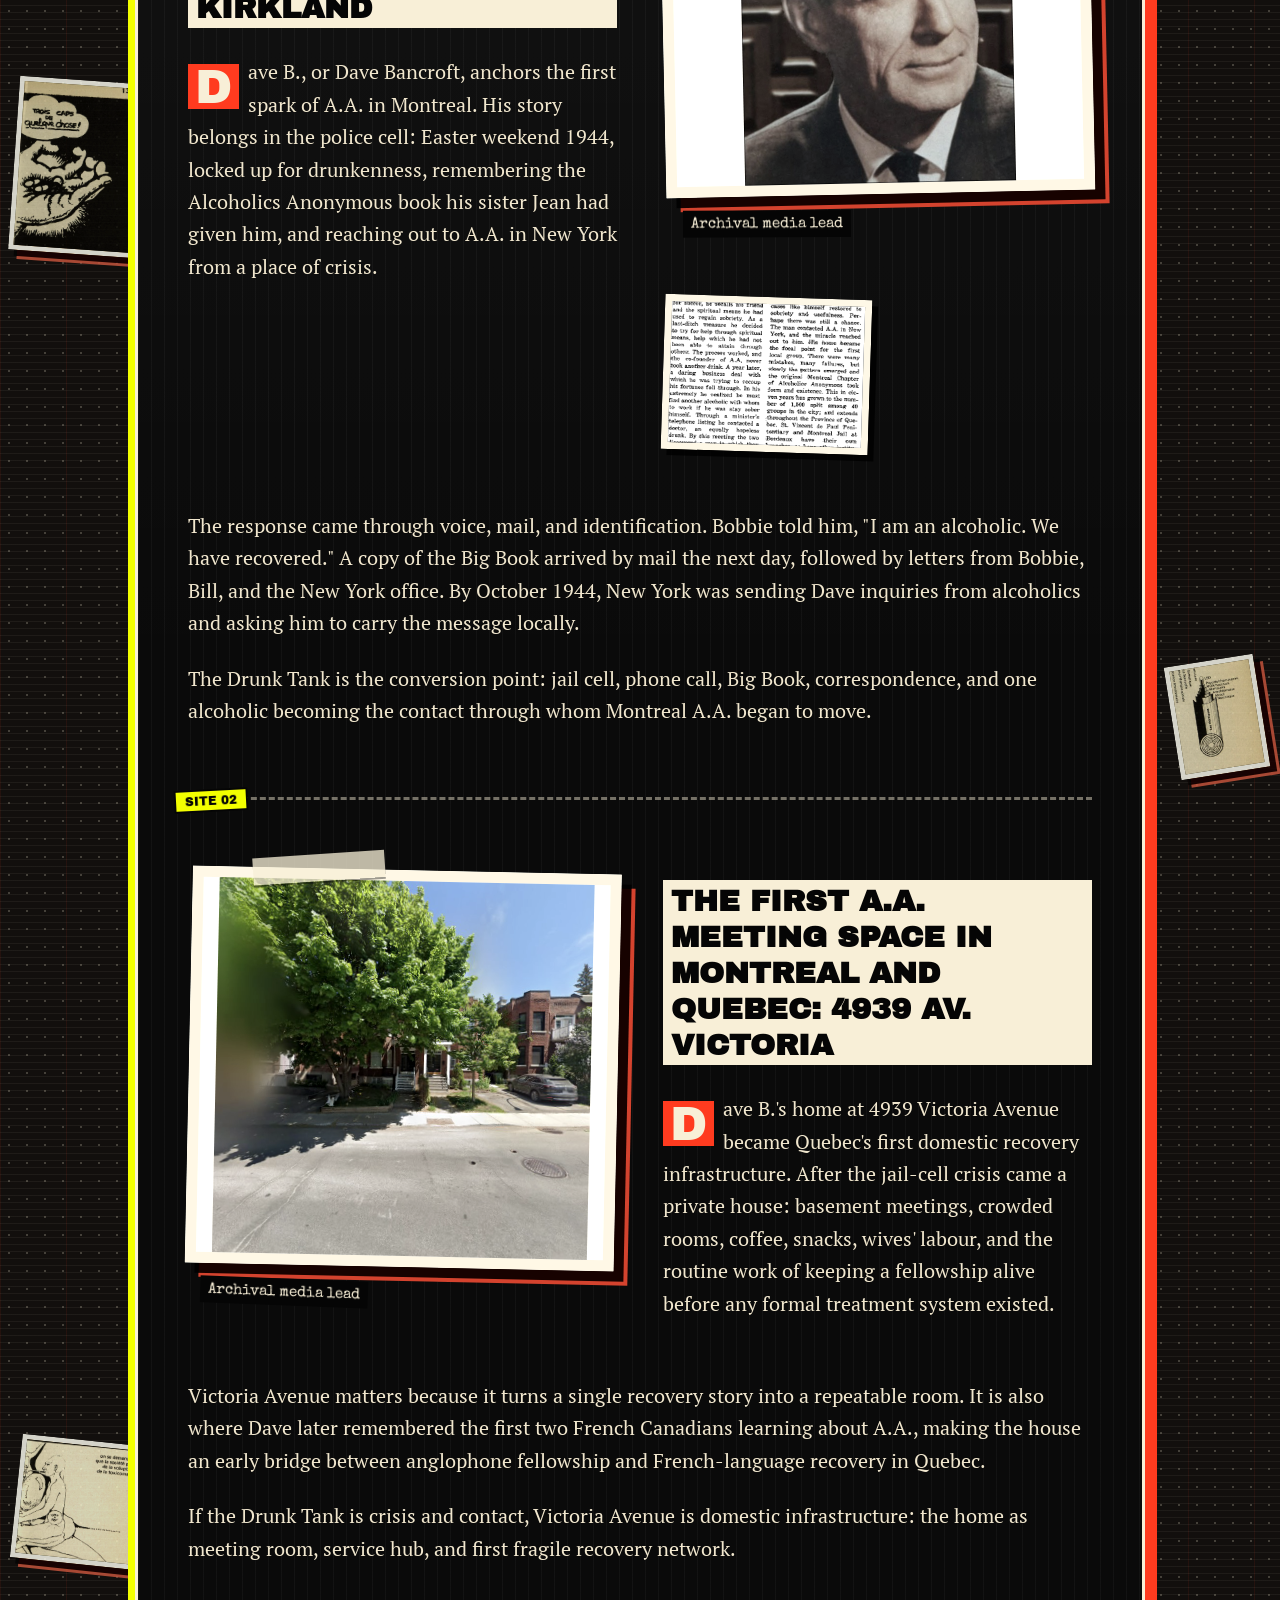
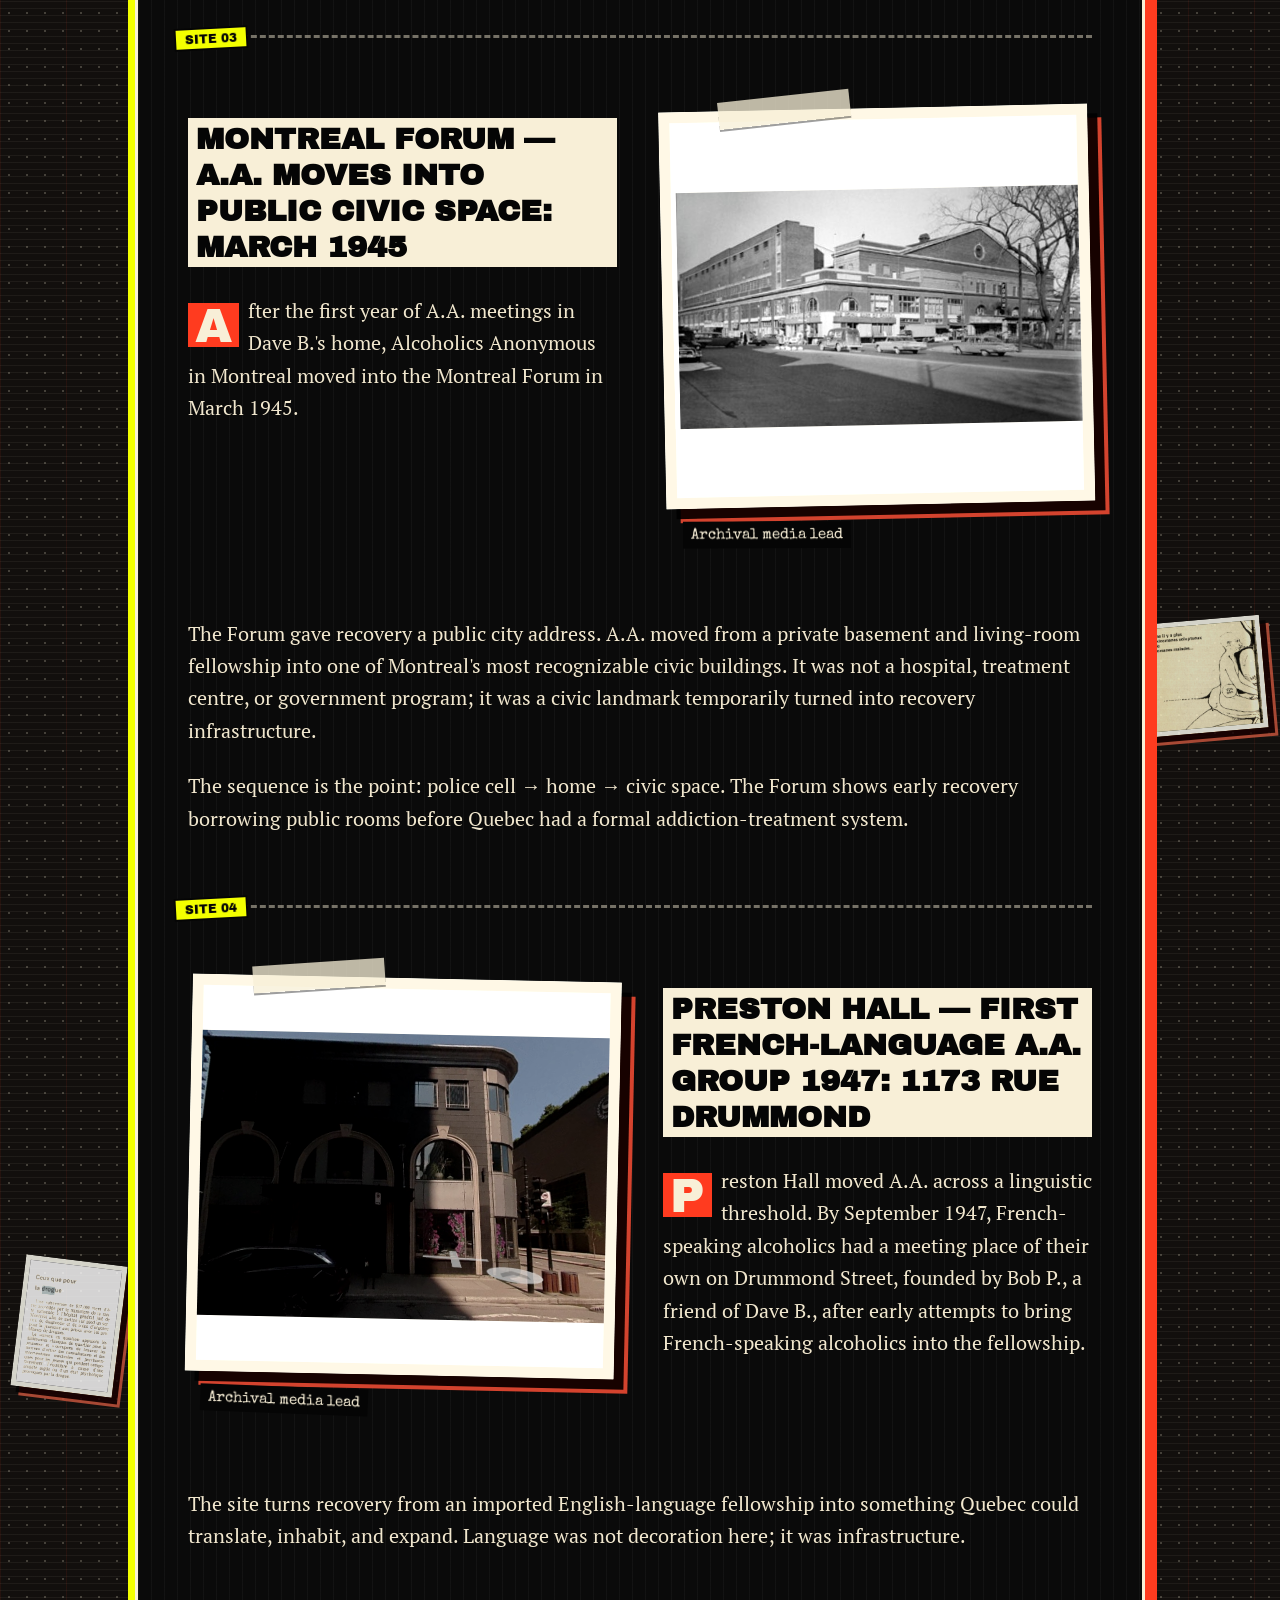
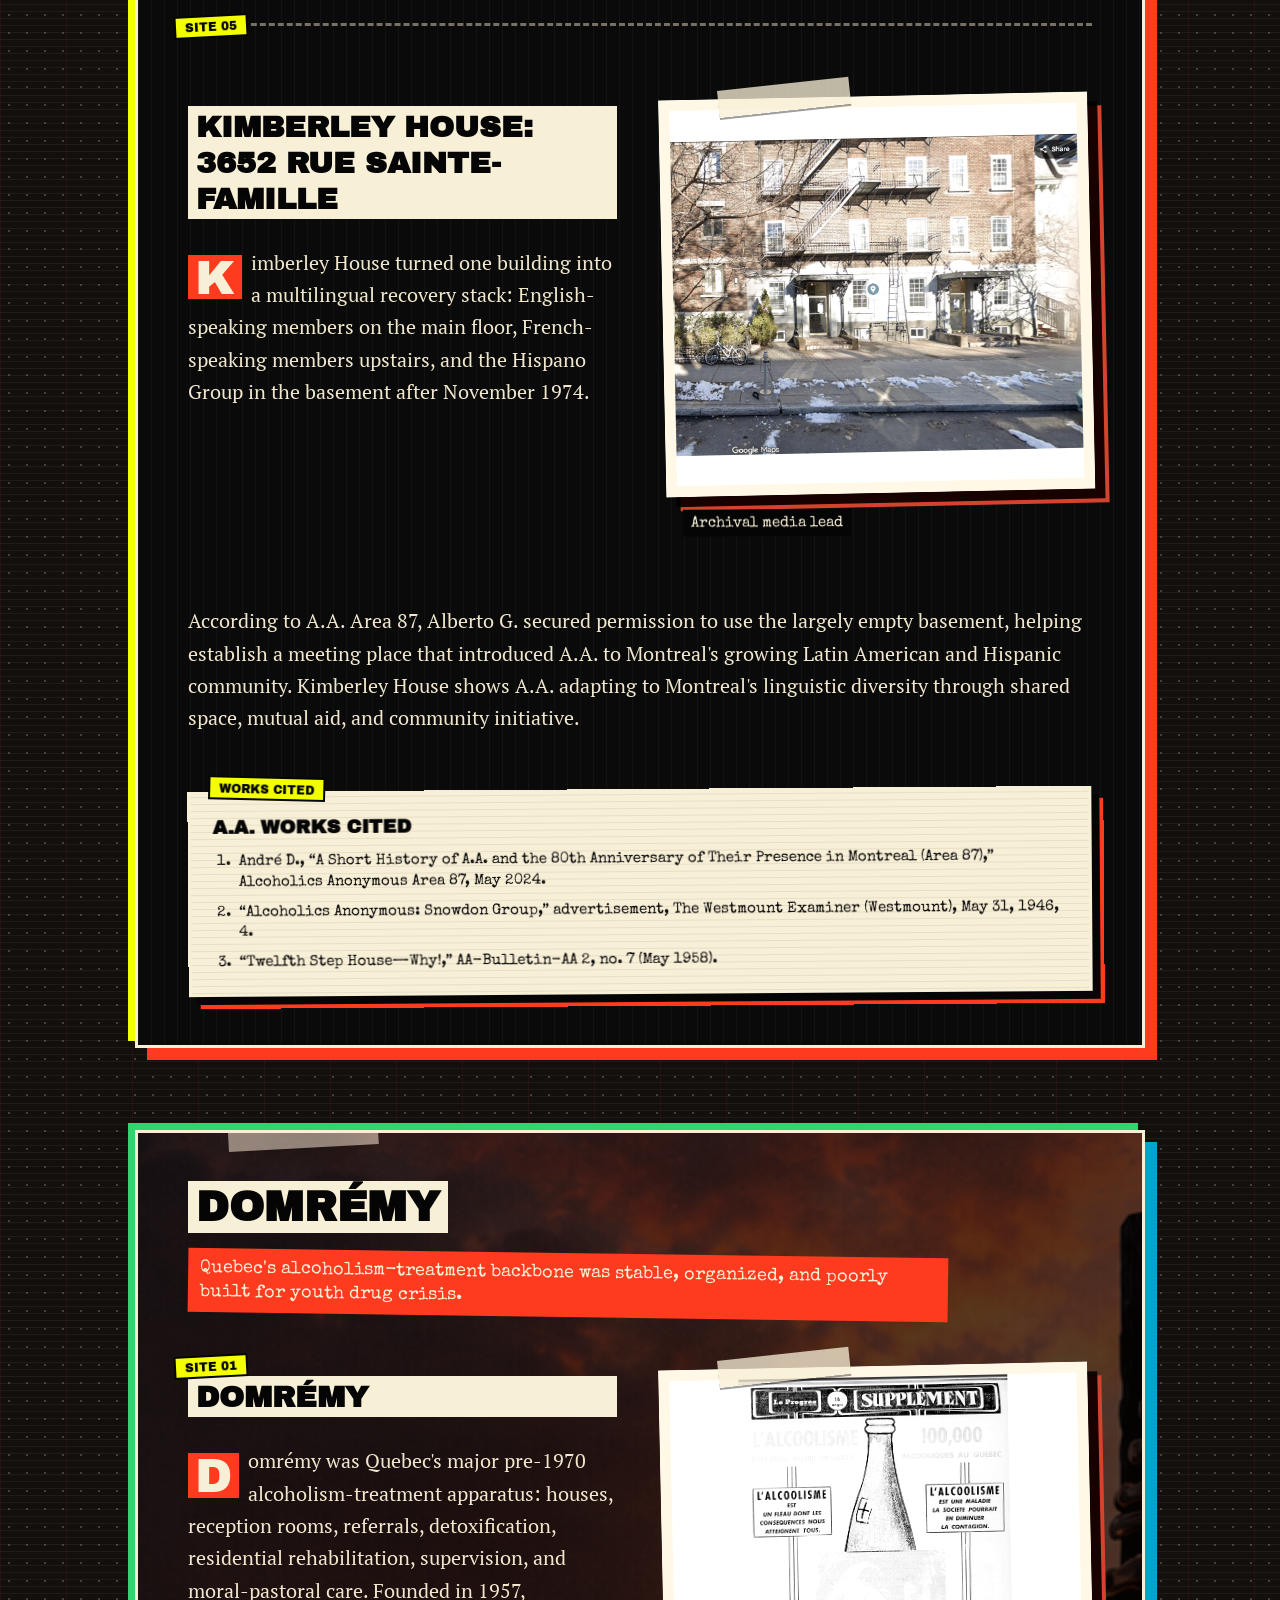
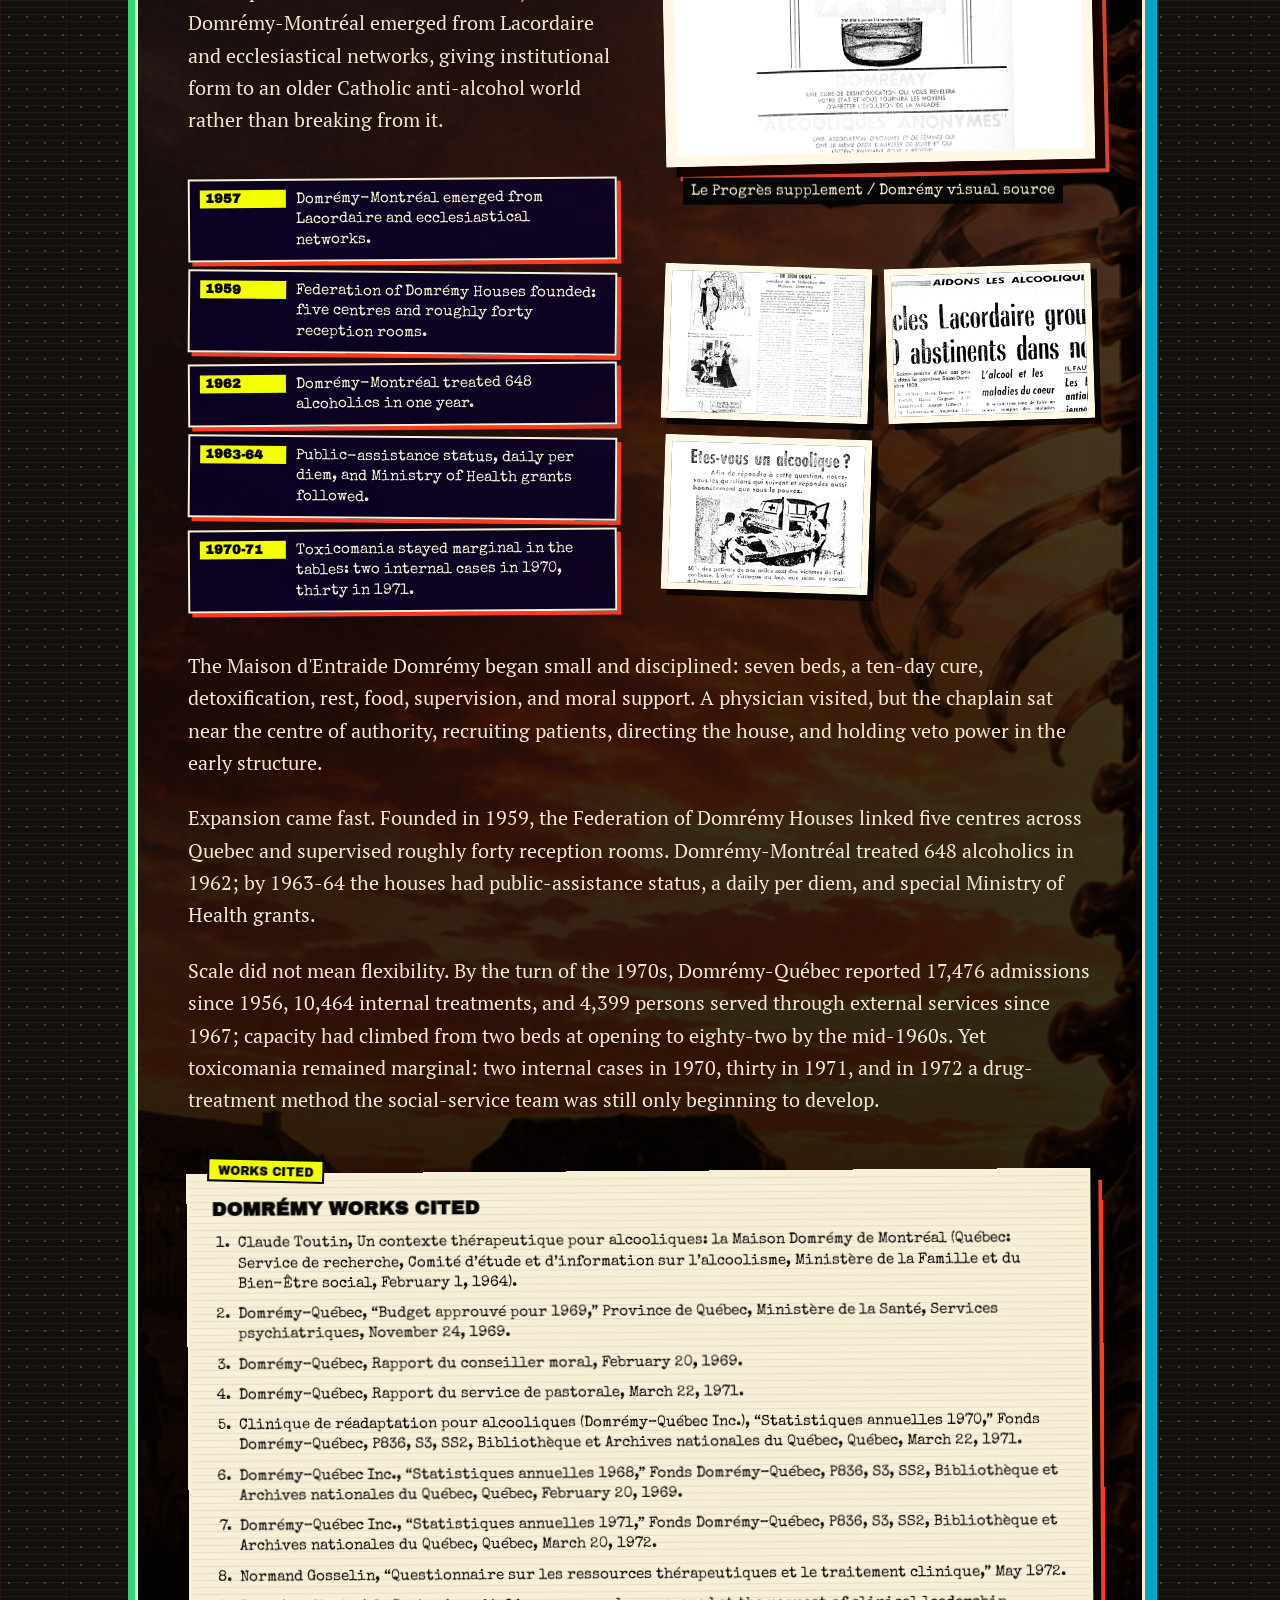
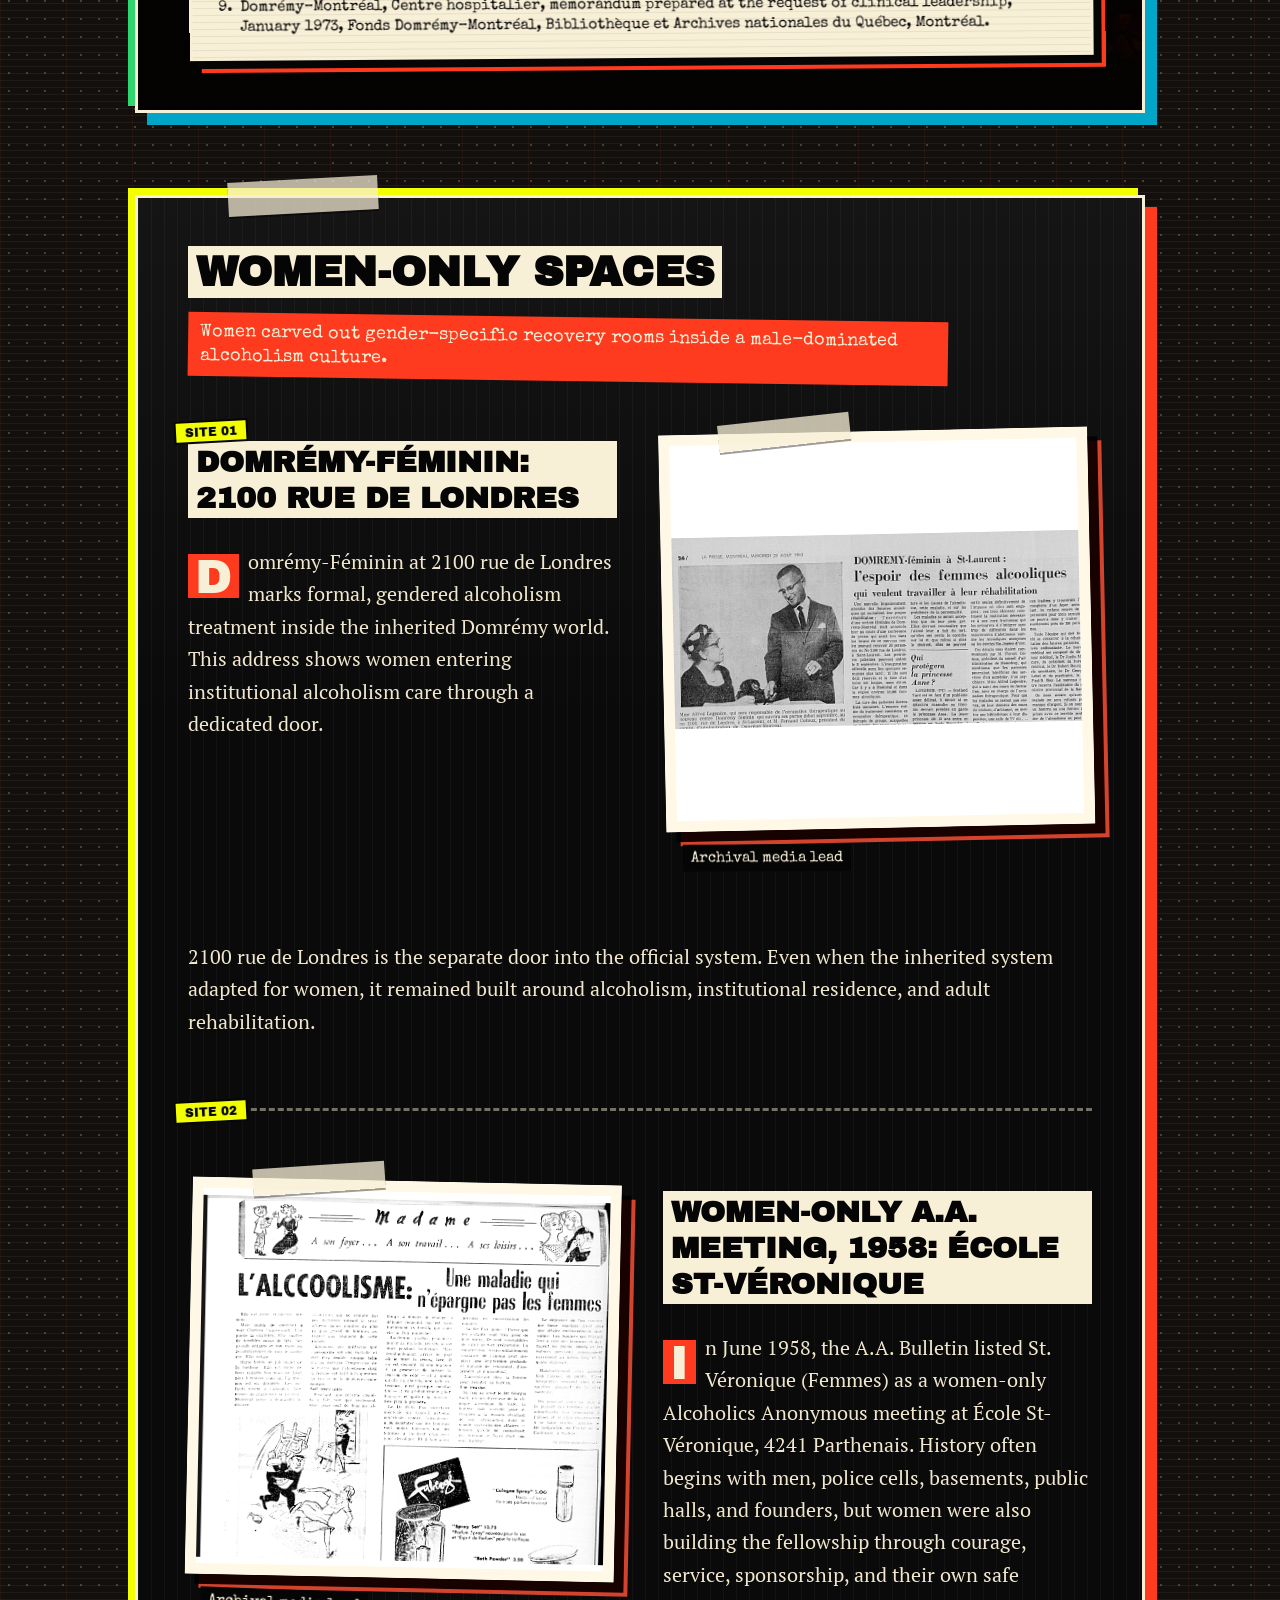
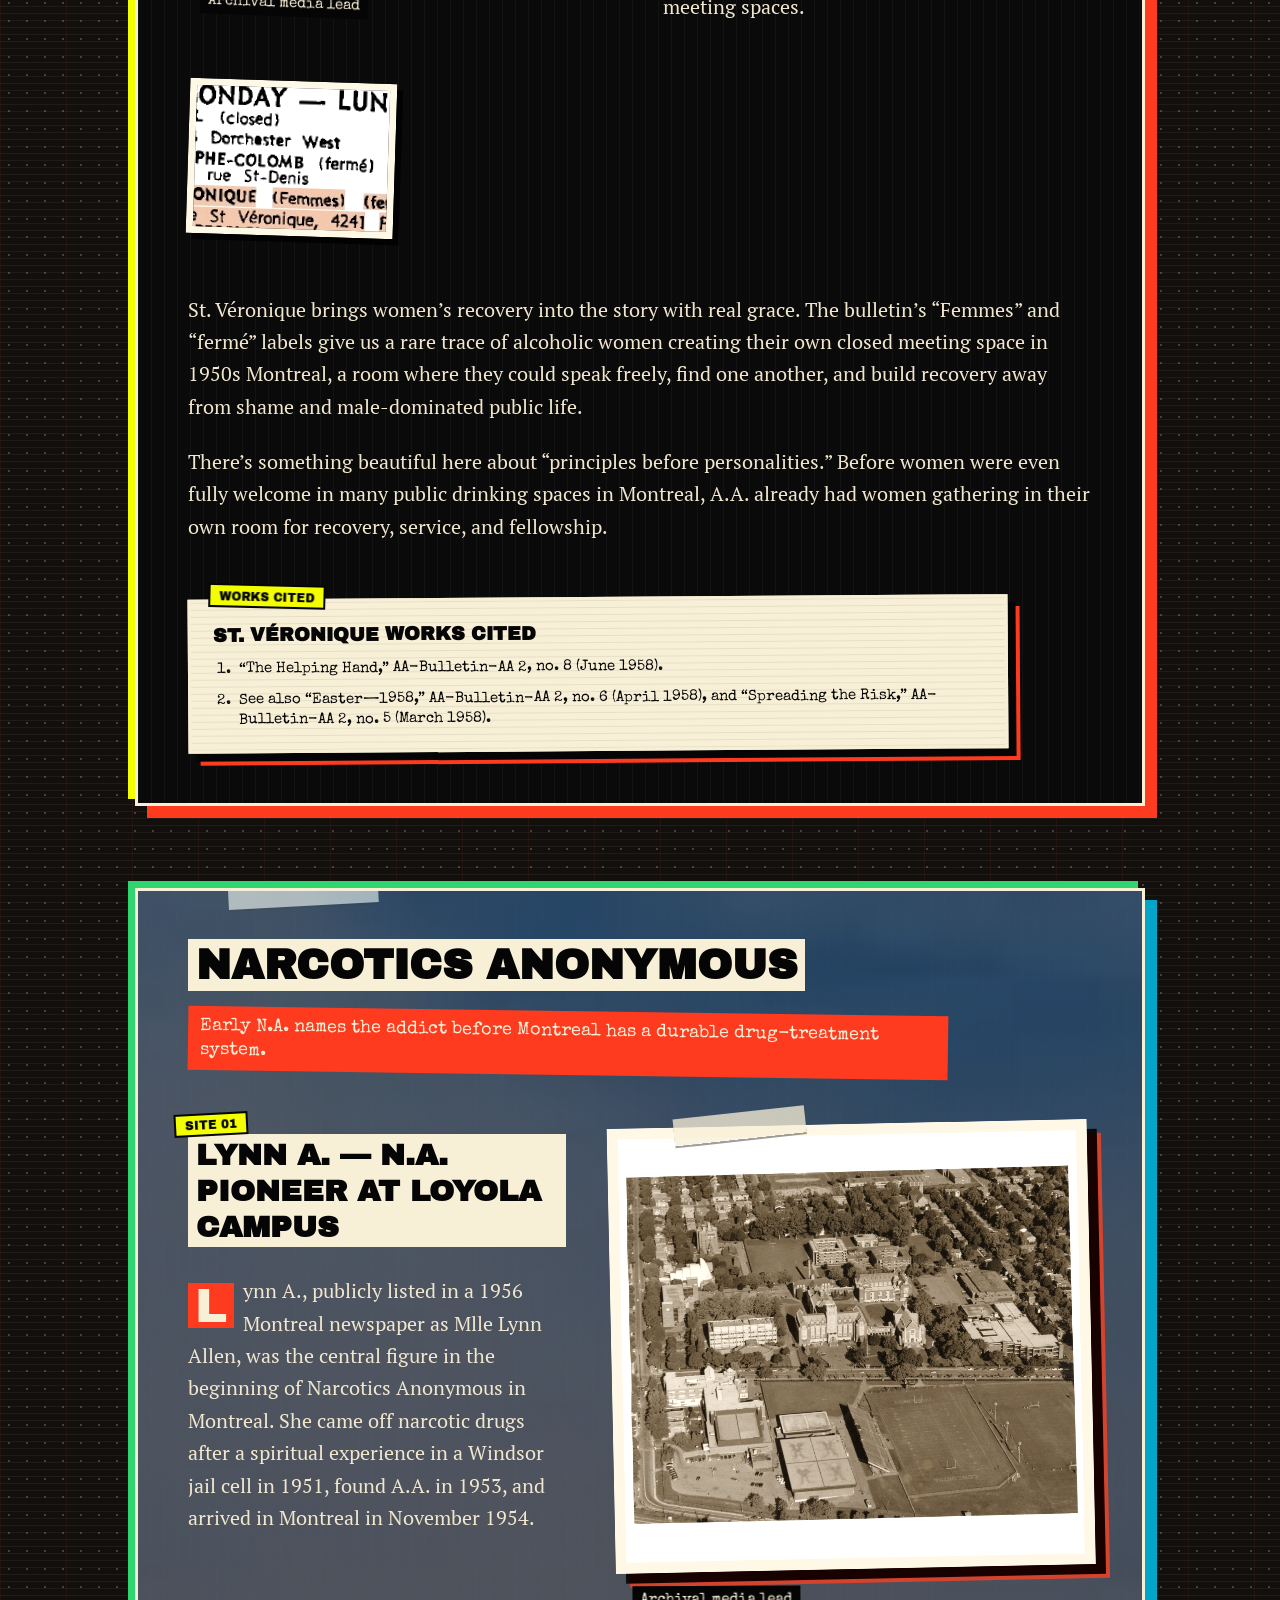
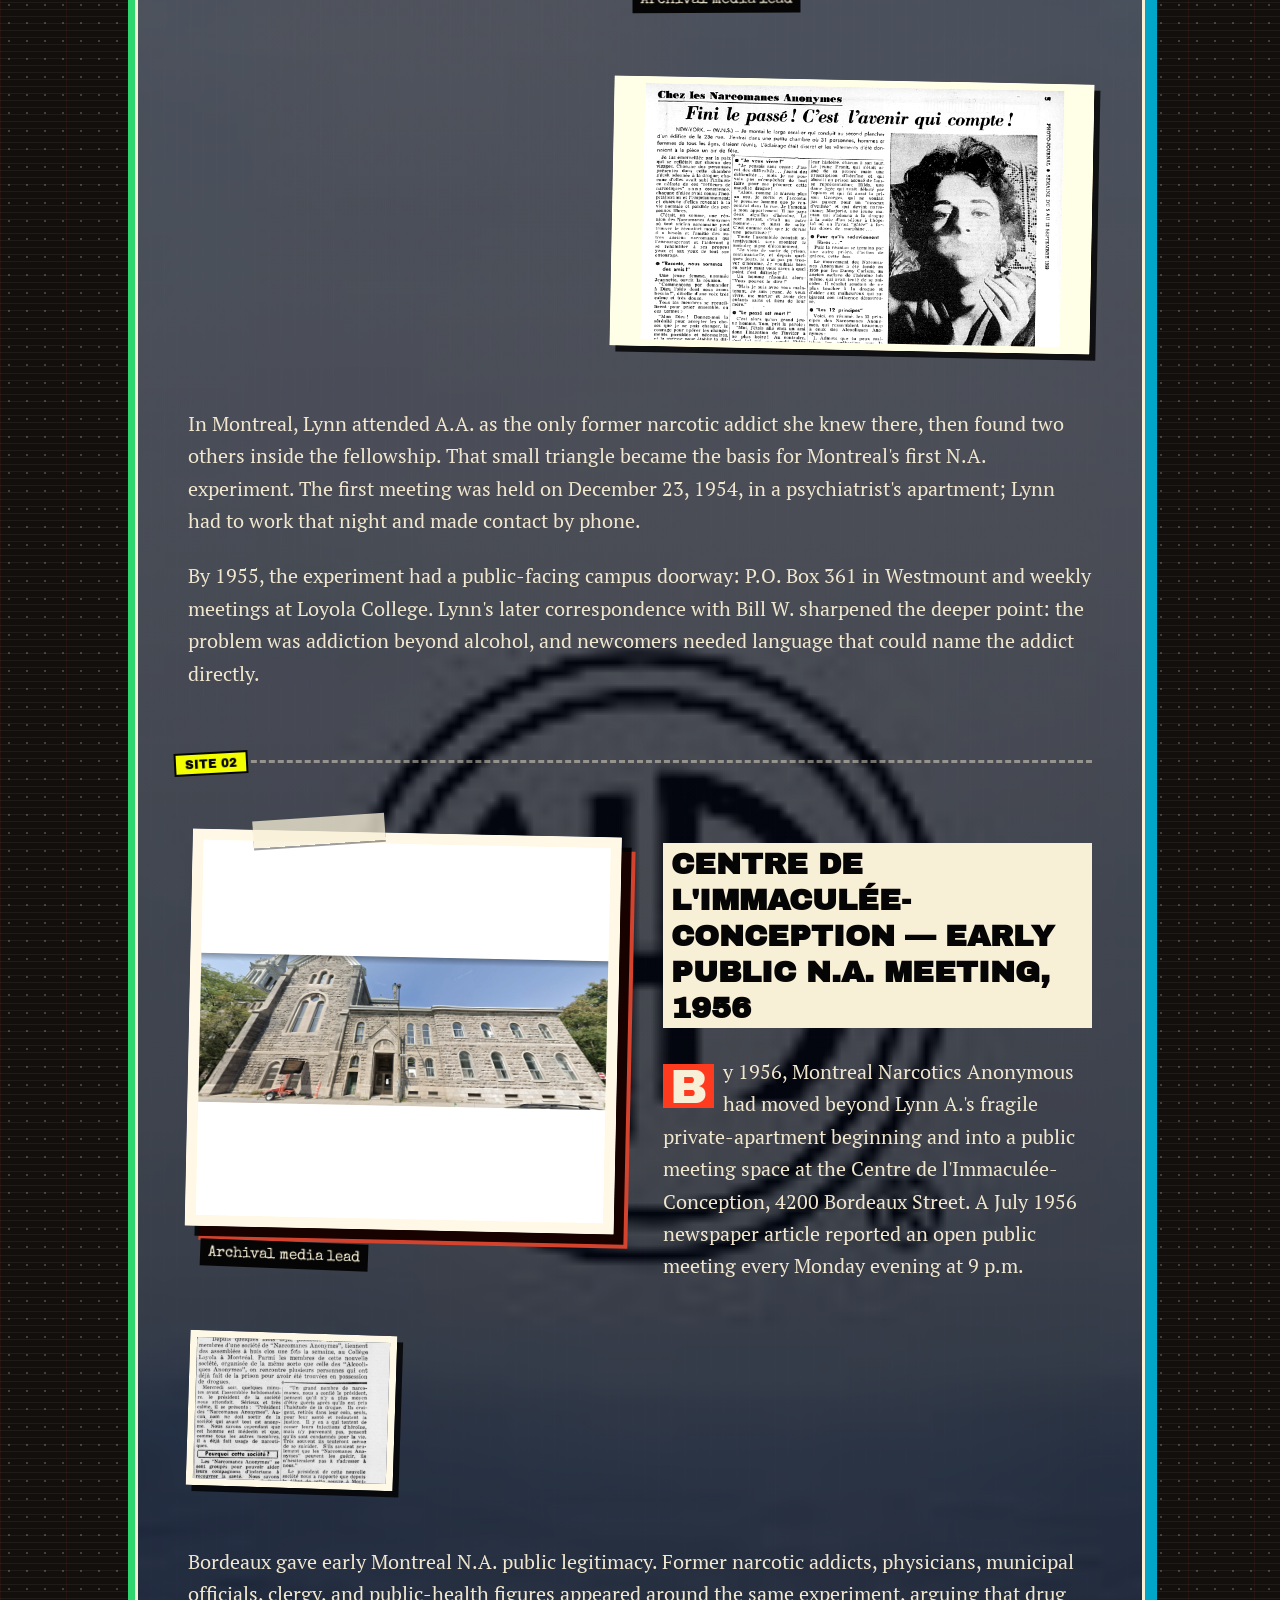
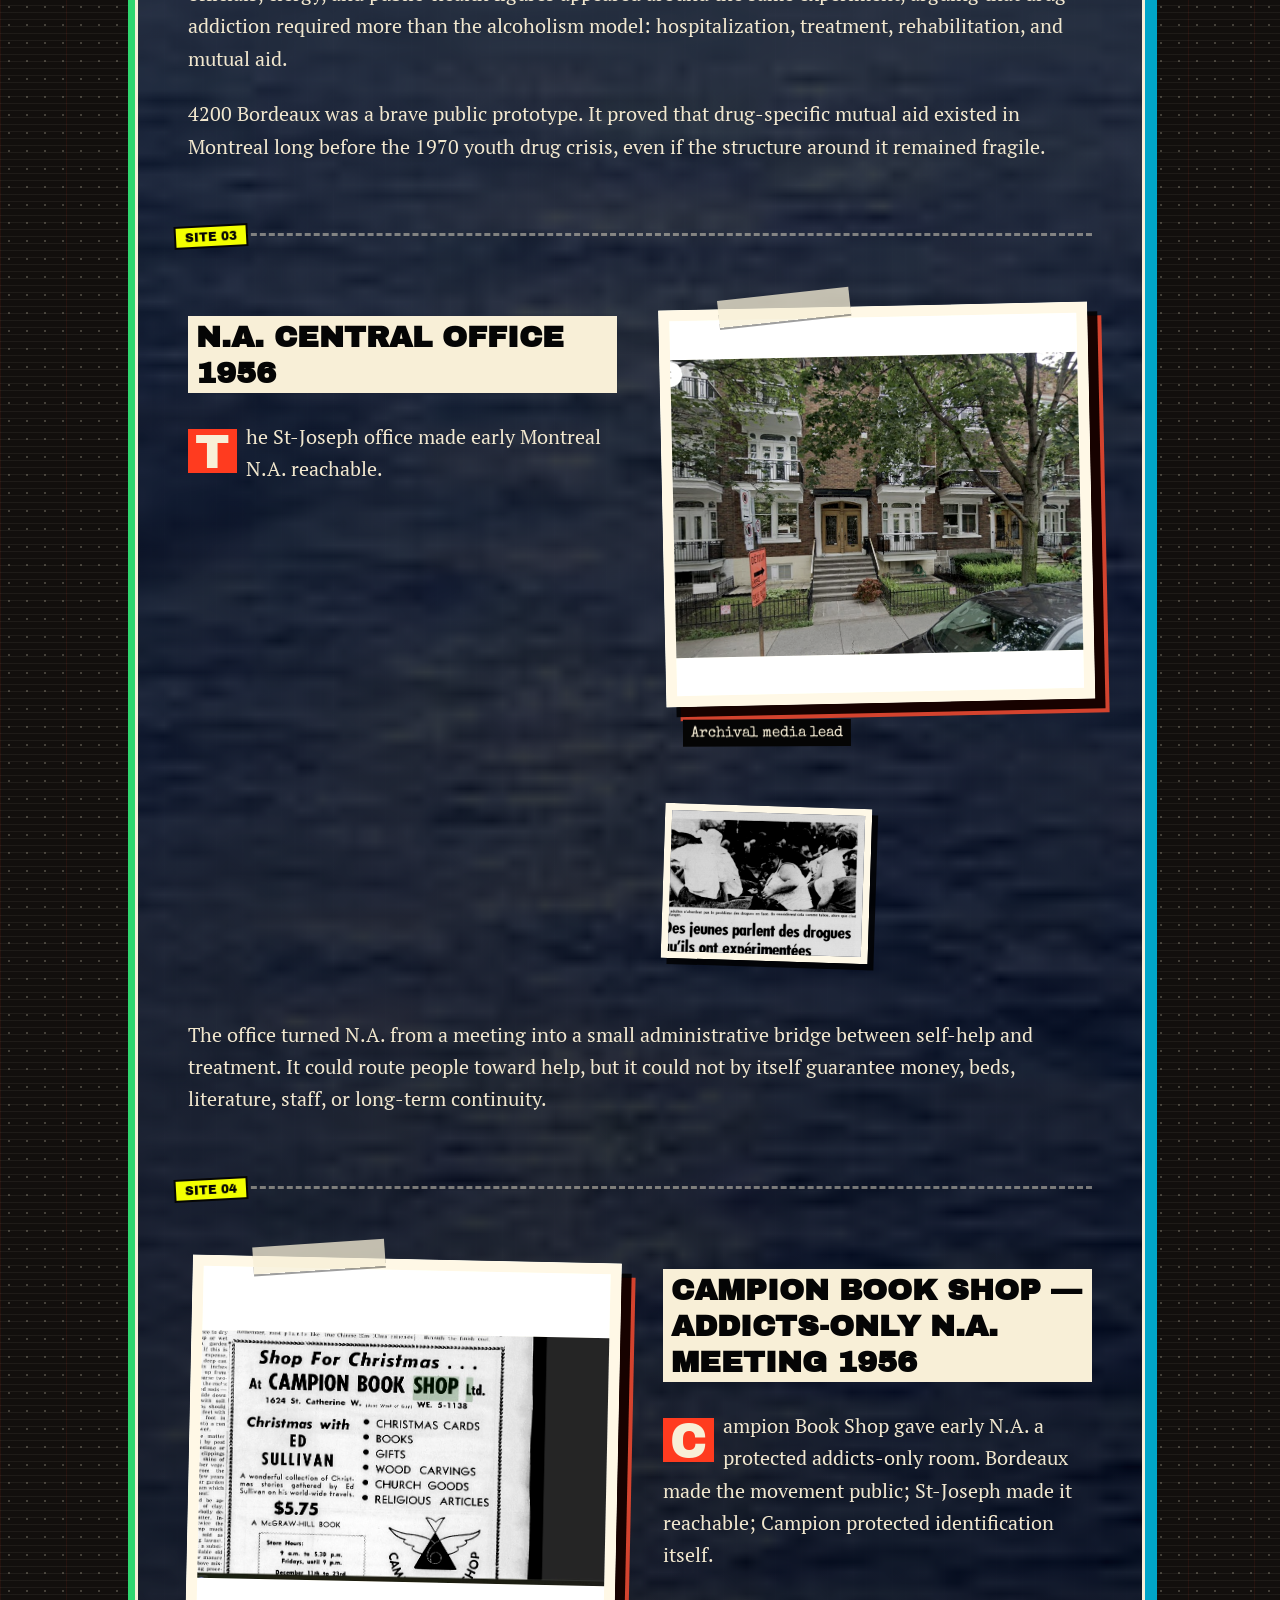
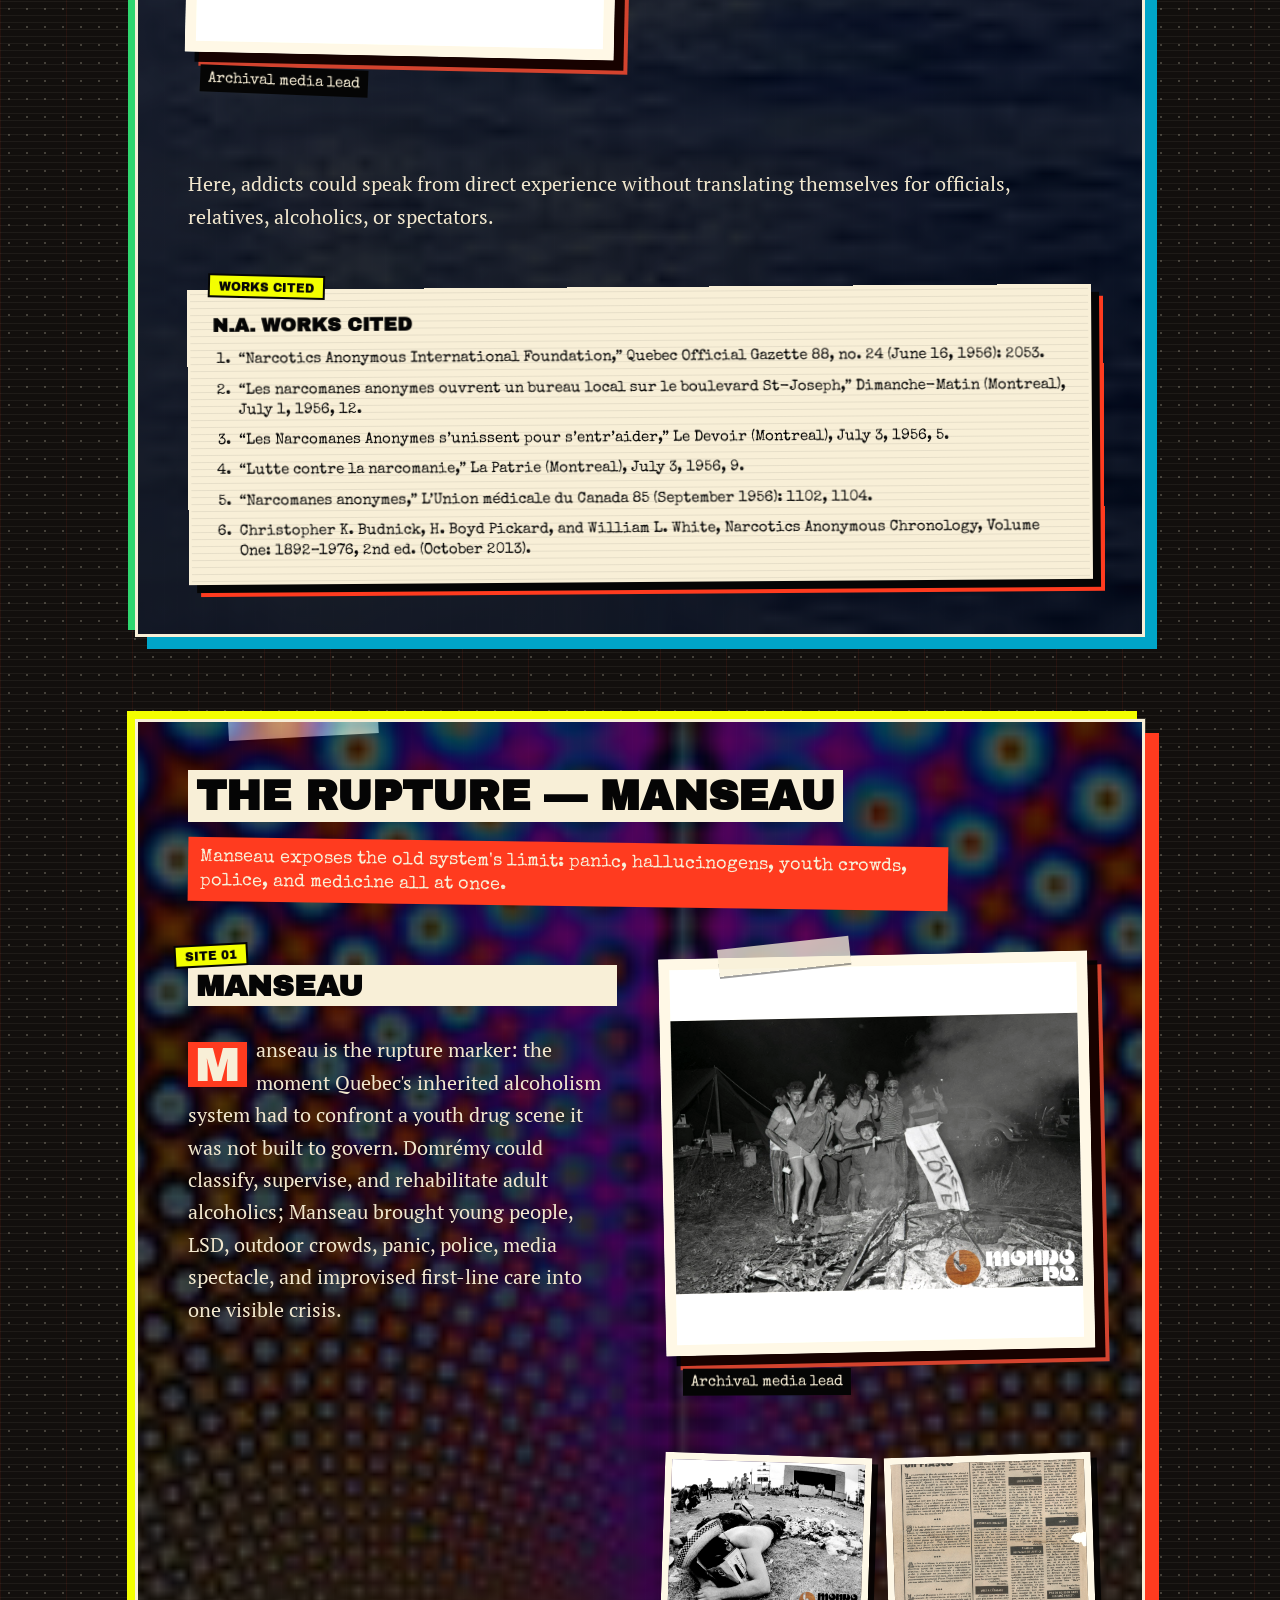
==== commit 9a0e3c1d: "Add street-level care citations and nav" ====
--- a/zine-page/index.html
+++ b/zine-page/index.html
@@ -34,6 +34,18 @@
             <a class="nav-dropdown-link" href="#21-logos-mainmise-underground-print-as-referral-infrastructure">Print Networks</a>
           </div>
         </div>
+<div class="nav-dropdown">
+          <a class="nav-link w-nav-link nav-dropdown-toggle" href="#drogue-secours-youth-clinics-hospitals">Street-level care</a>
+          <div class="nav-dropdown-menu nav-dropdown-menu--wide">
+            <a class="nav-dropdown-link" href="#14-drogue-secours-youth-crisis-care">Drogue-Secours</a>
+<a class="nav-dropdown-link" href="#15-kalatox-rehabilitation-after-the-bad-trip-1972-2533-rue-lafontai">Kalatox</a>
+<a class="nav-dropdown-link" href="#16-jewish-general-hospital-e-d-m-unit-emergency-hospital-response-1">Jewish E.D.M.</a>
+<a class="nav-dropdown-link" href="#17-westmount-youth-clinic-4424-sainte-catherine-street-west-1971-19">Westmount 4424</a>
+<a class="nav-dropdown-link" href="#18-spera">Spera</a>
+<a class="nav-dropdown-link" href="#19-a-s-p-a-approche-securisante-des-polytoxicomanes-anonymes-1976">A.S.P.A.</a>
+<a class="nav-dropdown-link" href="#20-head-hands">Head &amp; Hands</a>
+          </div>
+        </div>
         <a class="nav-link w-nav-link" href="#references">References</a>
       </nav>
     </div>
@@ -396,6 +408,17 @@
 <p>203 Prince-Arthur became the live wire between the street, the clinic, the hospital, and the counterculture.</p></div></div>
       
       
+      <aside class="works-cited entry-works-cited">
+        <h4>Drogue-Secours Works Cited</h4>
+        <ol><li>Goustille, Marie-Odile. “Drogue-Secours: un organisme dirigé par des jeunes pour aider les jeunes.” La Patrie (Montreal), week of August 16, 1970, 22.</li>
+<li>“Des jeunes parlent des drogues qu’ils ont expérimentées.” La Patrie (Montreal), week of August 16, 1970, 23.</li>
+<li>“Un second centre de dépannage indispensable dans Rosemont.” La Patrie (Montreal), week of August 16, 1970, 23.</li>
+<li>“Drogue: problème médical, social et politique.” La Presse (Montreal), June 18, 1971.</li>
+<li>Cousineau, Louise. “La société n’est qu’un immense ‘pusher.’” La Presse (Montreal), November 2, 1970, Cahier C.</li>
+<li>LOGOS. “Dope on Dope.” LOGOS/m.c.p. (Montreal), June 1972.</li>
+<li>Drogue-Secours / Drug Help. Committee report, service brief, or funding statement, ca. 1971–1972. [Verify exact title. Use this for the “working in a vacuum,” subsidy-cut, and MUTATION transition claims.]</li>
+<li>Bibliothèque et Archives nationales du Québec. Armour Landry photographic series on Drogue-Secours, 203 West Prince-Arthur, ca. 1970–1972.</li></ol>
+      </aside>
     </article>
 
     <article class="entry" id="15-kalatox-rehabilitation-after-the-bad-trip-1972-2533-rue-lafontai">
@@ -414,6 +437,14 @@
 <p>Kalatox treated abstinence as one part of a larger reconstruction of work, relationships, self-understanding, and social belonging. It also shows informal drug care beginning to brush up against official structures through federal Local Initiatives funding, OPTAT, probation officers, and the Court of Social Welfare.</p></div></div>
       
       
+      <aside class="works-cited entry-works-cited">
+        <h4>Kalatox Works Cited</h4>
+        <ol><li>“Kalatox.” Québec-Presse (Montreal), March 1972.</li>
+<li>Kalatox. “Centre d’information sur la dope et centre d’accueil pour tous.” Information flyer, 2533 rue Lafontaine, ca. 1972.</li>
+<li>Mainmise. “Adresses utiles.” Mainmise, ca. 1973.</li>
+<li>Gosselin, Normand. “Questionnaire sur les ressources thérapeutiques et le traitement clinique.” May 1972.</li>
+<li>Mainmise. “Pénélope et le Québec alternatif.” Mainmise, no. 3 (January 1971).</li></ol>
+      </aside>
     </article>
 
     <article class="entry" id="16-jewish-general-hospital-e-d-m-unit-emergency-hospital-response-1">
@@ -432,6 +463,13 @@
 <p>The Jewish General marks the point where the youth drug network crossed into hospital medicine. Peer workers could calm, translate, and accompany; emergency beds became necessary when the body or mind entered danger.</p></div></div>
       
       
+      <aside class="works-cited entry-works-cited">
+        <h4>Jewish E.D.M. Works Cited</h4>
+        <ol><li>Canada. Commission of Inquiry into the Non-Medical Use of Drugs. Montreal field notes or service notes on Jewish General Hospital drug beds, summer 1970.</li>
+<li>Canada. Commission of Inquiry into the Non-Medical Use of Drugs. Final Report. Ottawa: Information Canada, 1973.</li>
+<li>LOGOS. “Dope on Dope.” LOGOS/m.c.p. (Montreal), June 1972.</li>
+<li>Marshman, Joan A., ed. Street Drug Analysis and Its Social and Clinical Implications. Toronto: Addiction Research Foundation, 1973.</li></ol>
+      </aside>
     </article>
 
     <article class="entry" id="17-westmount-youth-clinic-4424-sainte-catherine-street-west-1971-19">
@@ -450,6 +488,16 @@
 <p>By 1975, the clinic was seeing more use despite staff cuts and funding problems. 4424 reached young people who avoided parents, police, hospitals, and family doctors. Its closure by the mid-1970s shows the weakness of a care model built on grants, borrowed space, and exhausted staff.</p></div></div>
       
       
+      <aside class="works-cited entry-works-cited">
+        <h4>Westmount Youth Clinic / 4424 Works Cited</h4>
+        <ol><li>Capreol, Joan. “Unfortunates’ Friend.” The Westmount Examiner, February 4, 1971.</li>
+<li>“4424’s building is sold, out at month end.” The Westmount Examiner, February 4, 1971.</li>
+<li>“Continuation article on the Westmount Youth Clinic.” The Westmount Examiner, April 1971.</li>
+<li>The Westmount Examiner, April 27, 1972. [Verify exact article title and page.]</li>
+<li>Dodge, Andy. “4424 stalwart Hal Gray leaves after 2½ years.” The Westmount Examiner, August 28, 1975, 3.</li>
+<li>“4424 Youth Clinic use gains though staff cut.” The Westmount Examiner, August 28, 1975, 10.</li>
+<li>People’s Yellow Pages, no. 3. Montreal, ca. early 1970s. Entry for Westmount Youth Clinic, 4424 Sainte-Catherine Street West.</li></ol>
+      </aside>
     </article>
 
     <article class="entry" id="21-logos-mainmise-underground-print-as-referral-infrastructure">
@@ -520,6 +568,14 @@
 <p>Spera turned post-1970 drug treatment into residence, routine, labour, and therapeutic community.</p></div></div>
       
       
+      <aside class="works-cited entry-works-cited">
+        <h4>Spera Works Cited</h4>
+        <ol><li>“Spera Foundation Inc.” Gazette officielle du Québec / Quebec Official Gazette 102, no. 33 (August 15, 1970): 4593.</li>
+<li>“SPERA: signifie espoir—Une planche de salut.” Cahier Six/8, November 4, 1970, 6A. [Verify newspaper title.]</li>
+<li>“Le directeur est un ex-adepte de la drogue.” Cahier Six/8, November 4, 1970, 7A. [Verify newspaper title.]</li>
+<li>“Spera talks drugs at Derby.” Sherbrooke Record, November 22, 1971, 5.</li>
+<li>Canada. Guide des centres résidentiels communautaires au Canada / Guide to Residential Community Centres in Canada. 1973.</li></ol>
+      </aside>
     </article>
 
     <article class="entry" id="19-a-s-p-a-approche-securisante-des-polytoxicomanes-anonymes-1976">
@@ -539,6 +595,12 @@
 <p>A.S.P.A. shows the addiction system after Domrémy reorganizing around polydrug use, confidentiality, autonomy, emotional life, social context, and harm reduction.</p></div></div>
       
       
+      <aside class="works-cited entry-works-cited">
+        <h4>A.S.P.A. Works Cited</h4>
+        <ol><li>“Approche sécurisante des polytoxicomanes anonymes A.S.P.A.” Gazette officielle du Québec 108, no. 49 (December 4, 1976): 9206.</li>
+<li>A.S.P.A. “Historique.” Organizational history page or internal historical statement. [Use for Jean Archambault, founding purpose, nonmedical internal detox, and later philosophy. Add access date if citing the website.]</li>
+<li>Québec, Ministère des Affaires sociales, Office de la prévention et du traitement de l’alcoolisme et des autres toxicomanies. Toxicomanies, Conseil scientifique, réunion du 27 avril 1973.</li></ol>
+      </aside>
     </article>
 
     <article class="entry" id="20-head-hands">
@@ -557,6 +619,15 @@
 <p>Head &amp; Hands placed drug education inside a wider youth survival network: health, law, sexuality, housing, family conflict, rights, and trust.</p></div></div>
       
       
+      <aside class="works-cited entry-works-cited">
+        <h4>Head &amp; Hands Works Cited</h4>
+        <ol><li>Head &amp; Hands. Organizational history notes, “Age of Experimentation,” ca. 1970s. [Verify exact title/date/archive.]</li>
+<li>Head &amp; Hands. “Drug and Alcohol Education Project.” Proposal, ca. 1974. [Verify exact title/date/archive.]</li>
+<li>Lowe, Patricia. “NDG agency reaches out to help troubled teen-agers.” The Montreal Star, ca. 1974. [Verify exact date and page.]</li>
+<li>LOGOS. “Dope on Dope.” LOGOS/m.c.p. (Montreal), June 1972.</li>
+<li>People’s Yellow Pages, no. 3. Montreal, ca. early 1970s. Entry or listing for Head &amp; Hands. [Use if the directory entry appears in your scan.]</li>
+<li>Fontaine, Annie, and Jean-Marie Richard. Le travail de rue: de l’oral à l’écrit. Document en progression. Drummondville: Refuge La Piaule du Centre du Québec, 1997.</li></ol>
+      </aside>
     </article>
       
     </section>
--- a/styles.css
+++ b/styles.css
@@ -702,6 +702,10 @@
   transition: opacity 140ms ease, transform 140ms ease, visibility 140ms ease;
 }
 
+.nav-dropdown-menu--wide {
+  min-width: 208px;
+}
+
 .nav-dropdown:hover .nav-dropdown-menu,
 .nav-dropdown:focus-within .nav-dropdown-menu {
   opacity: 1;
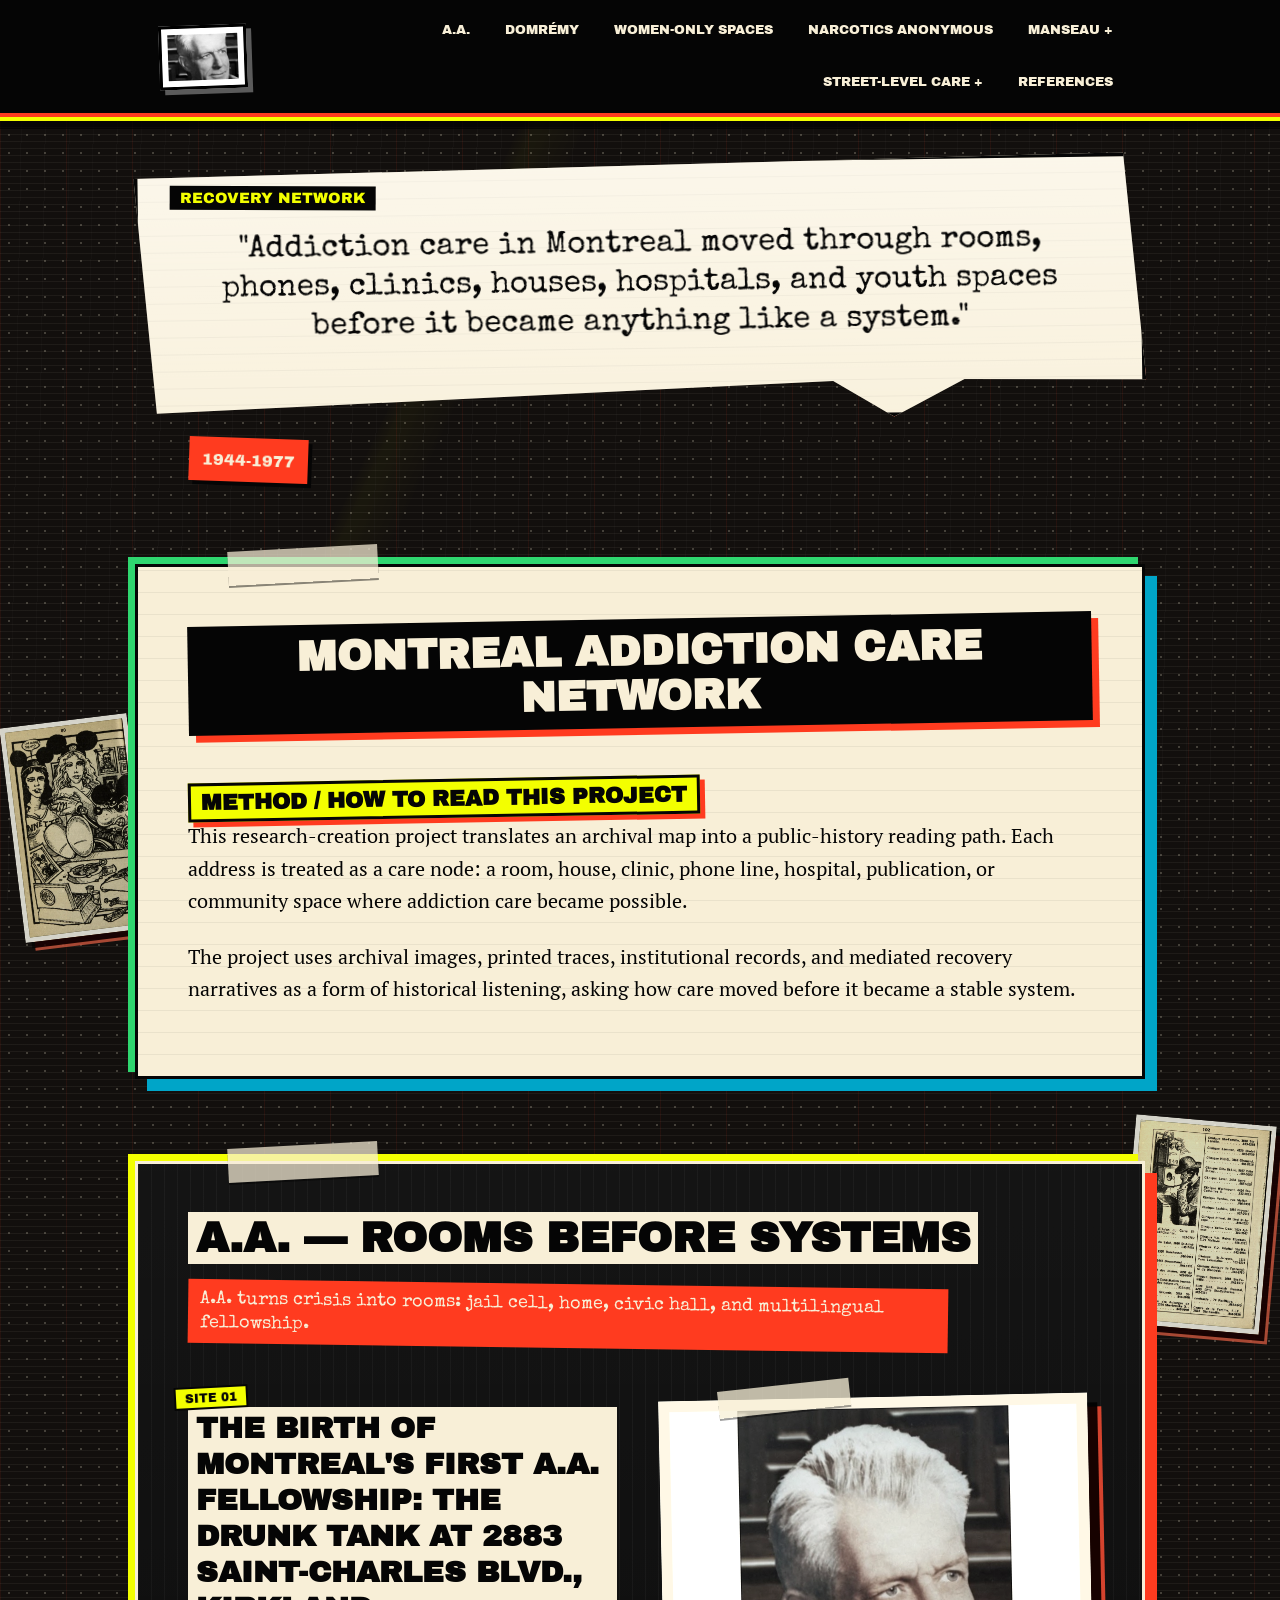
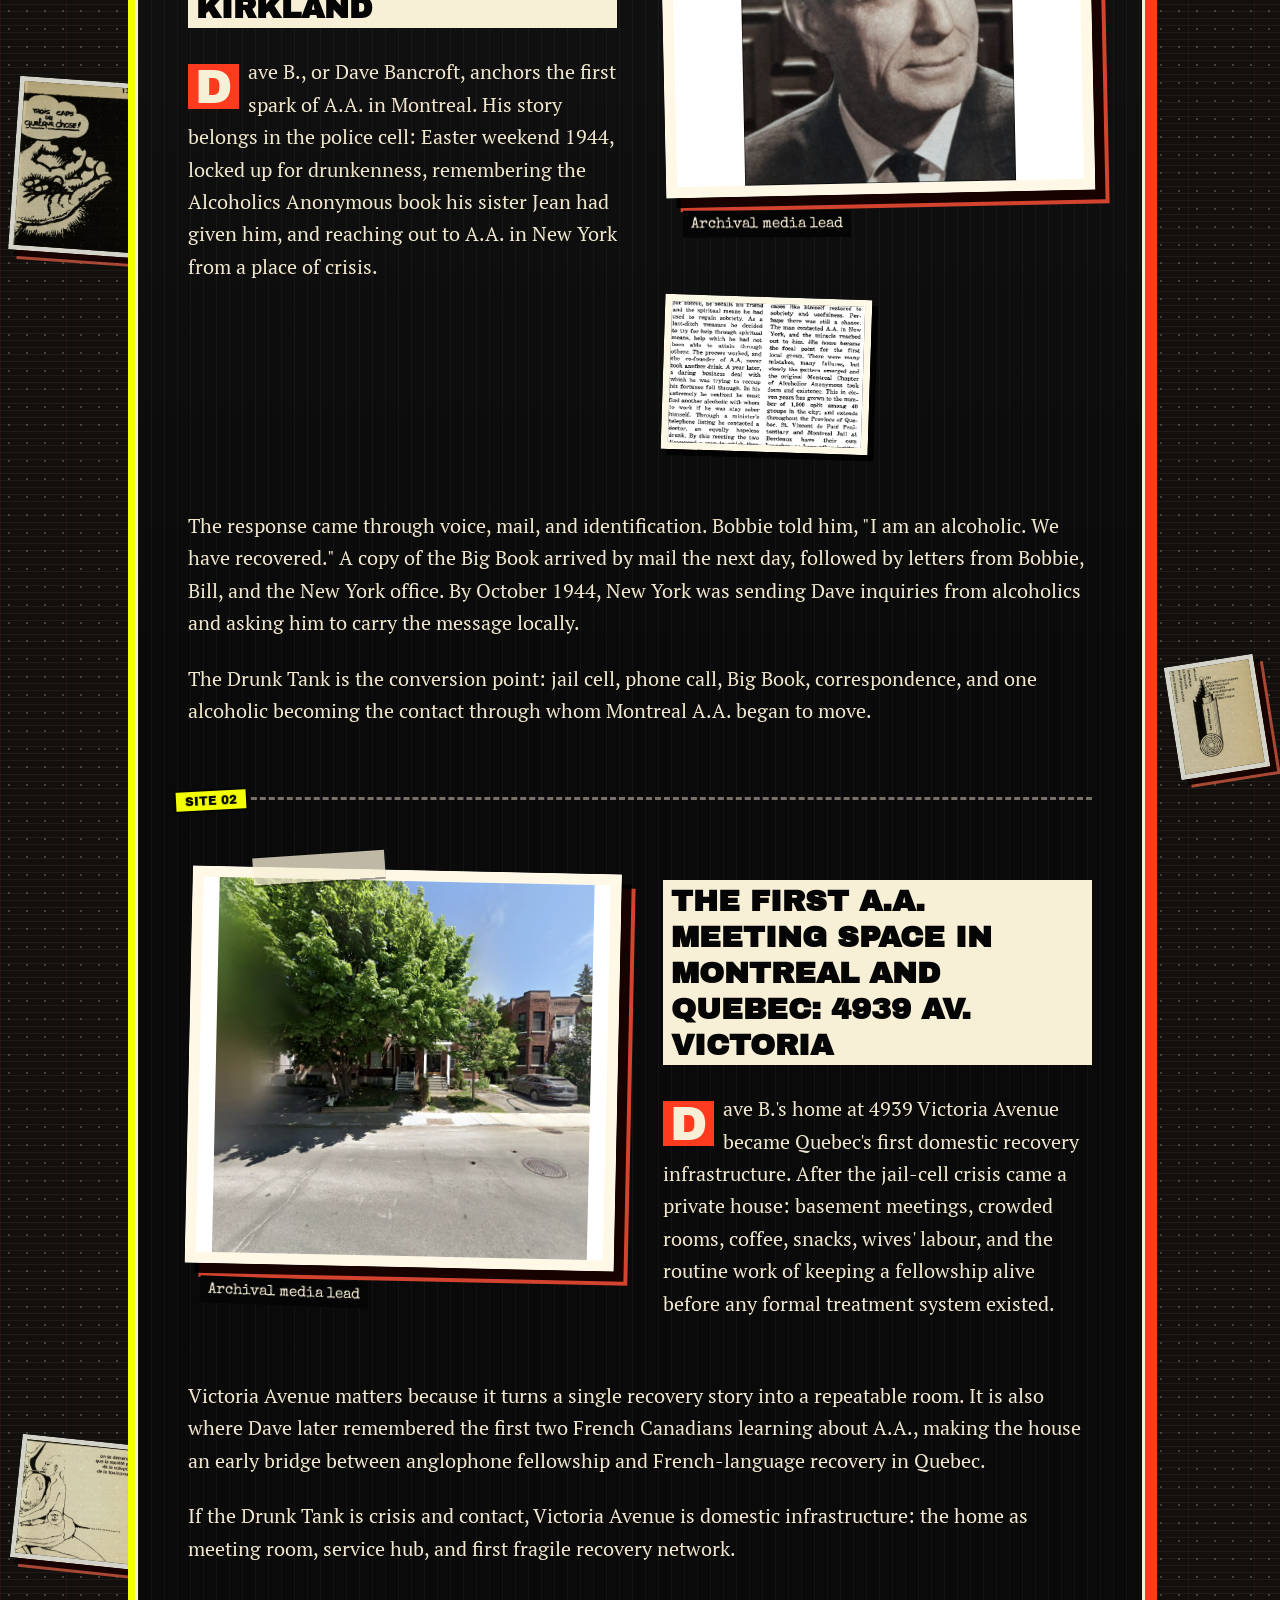
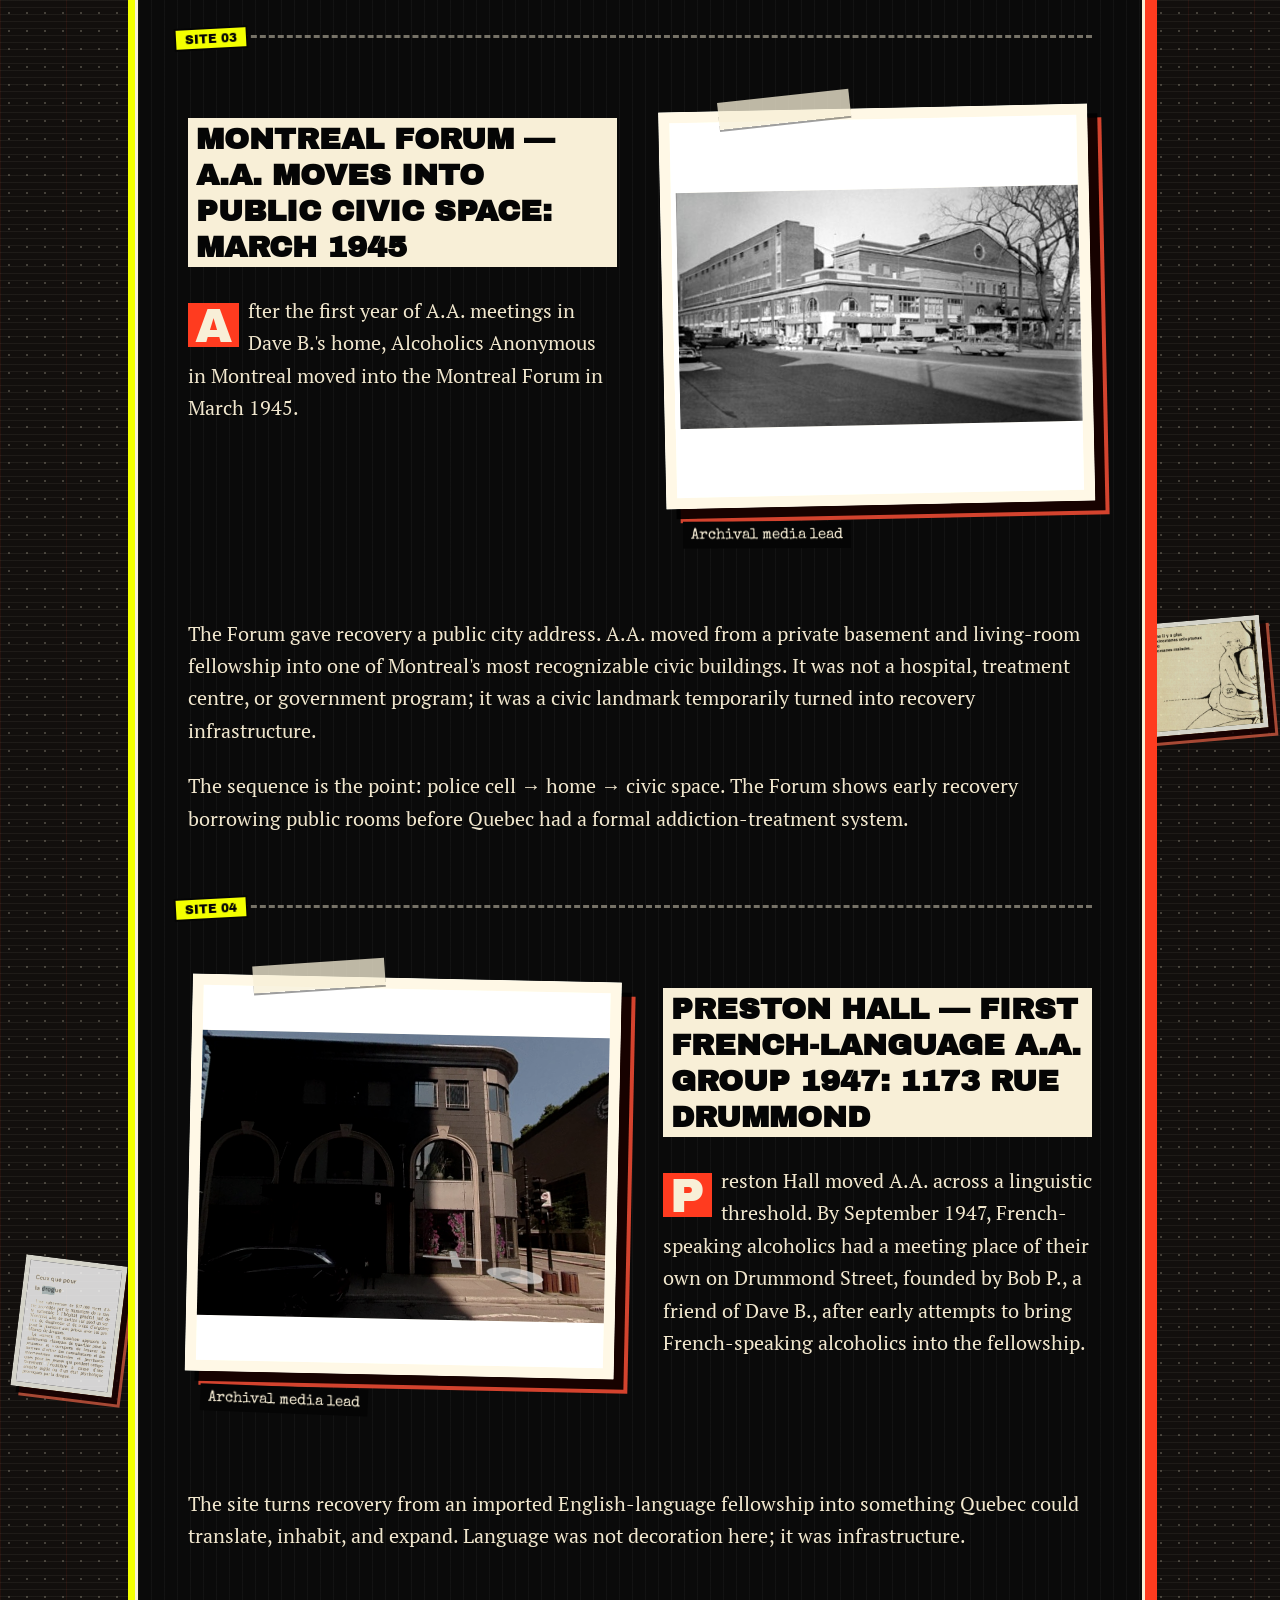
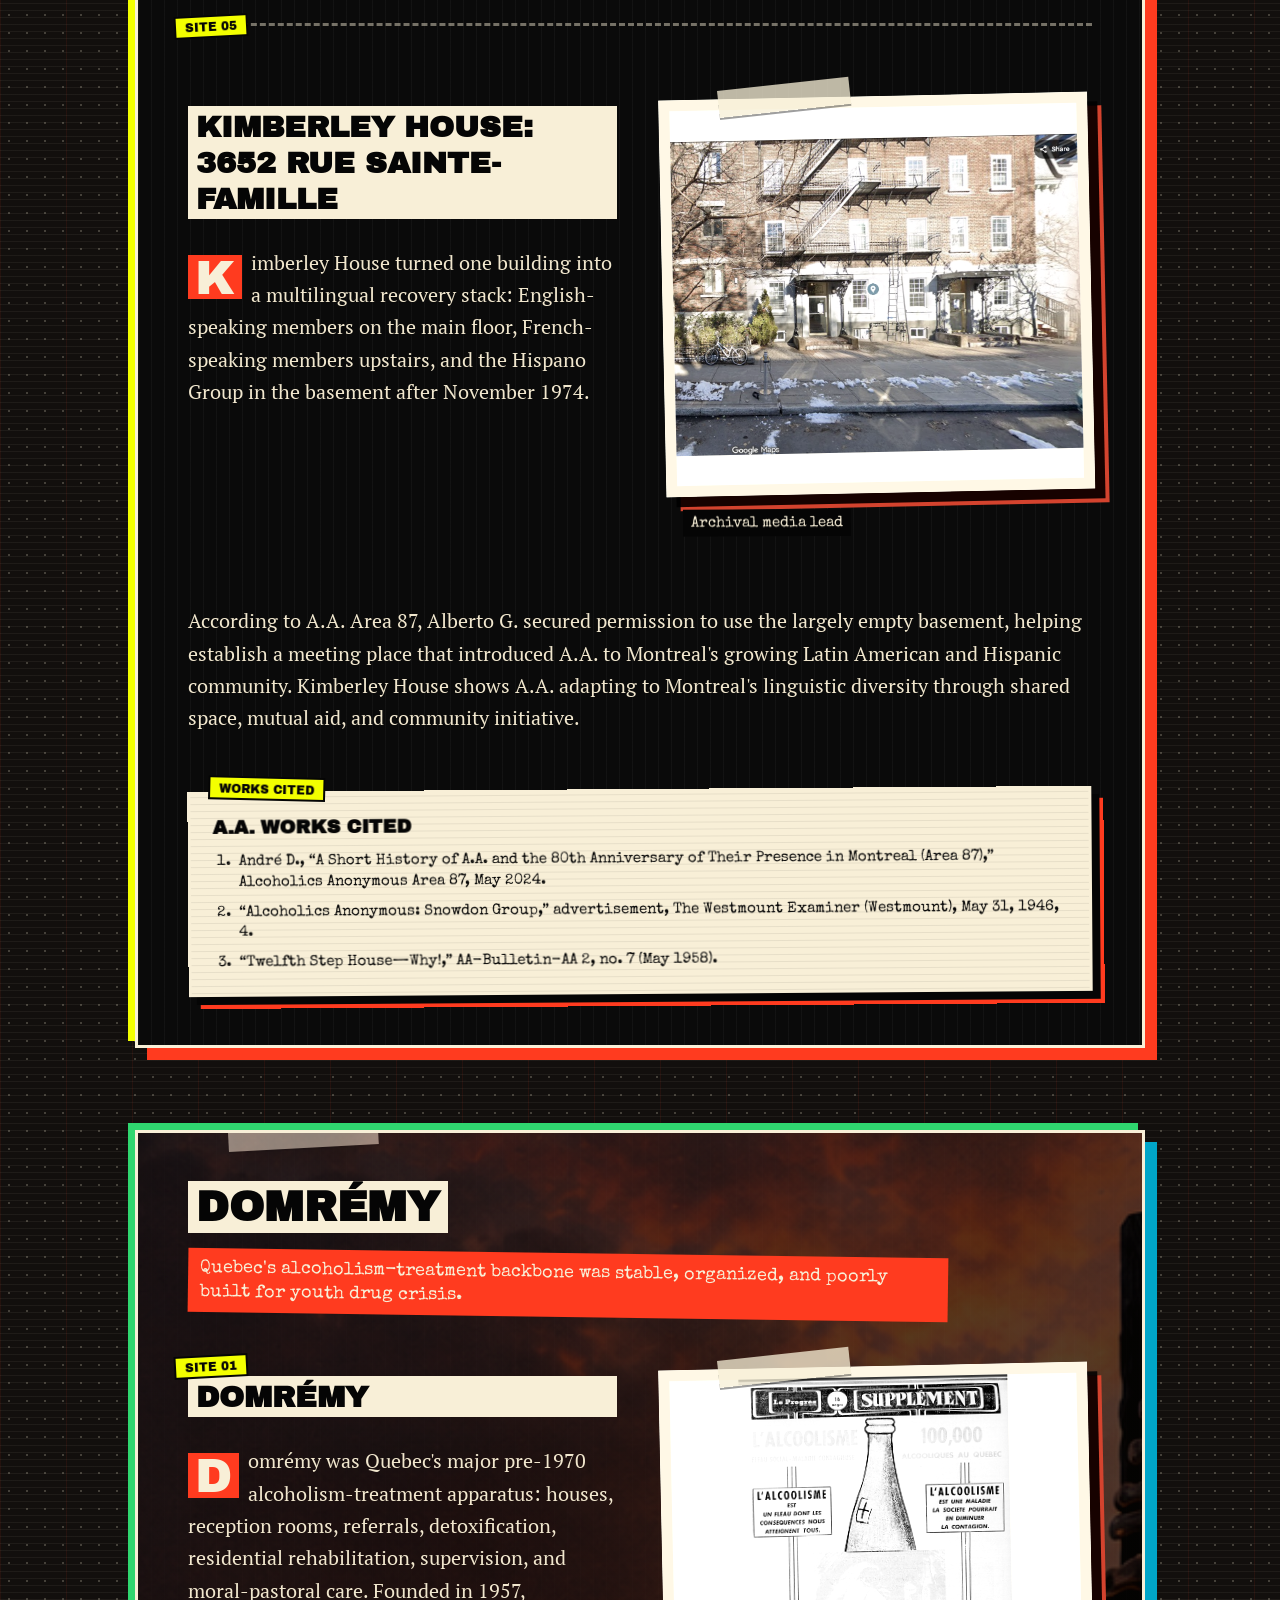
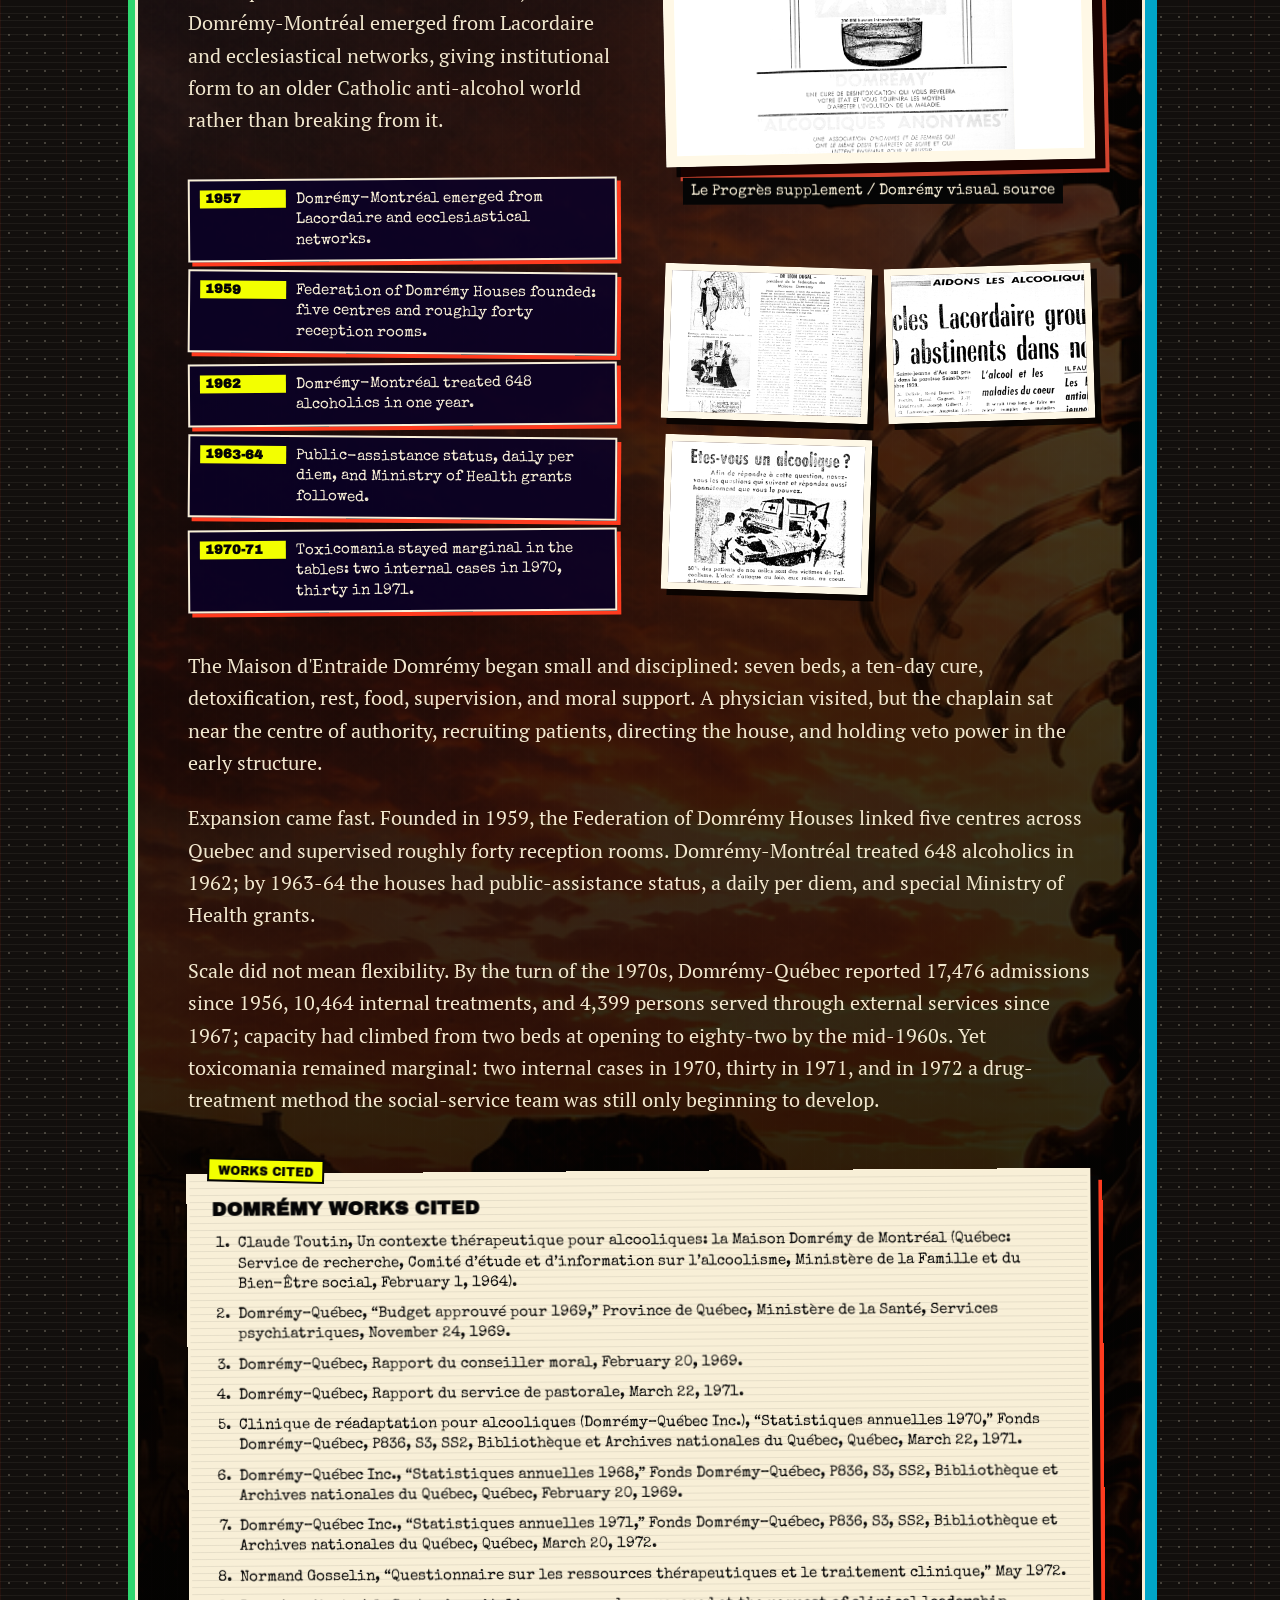
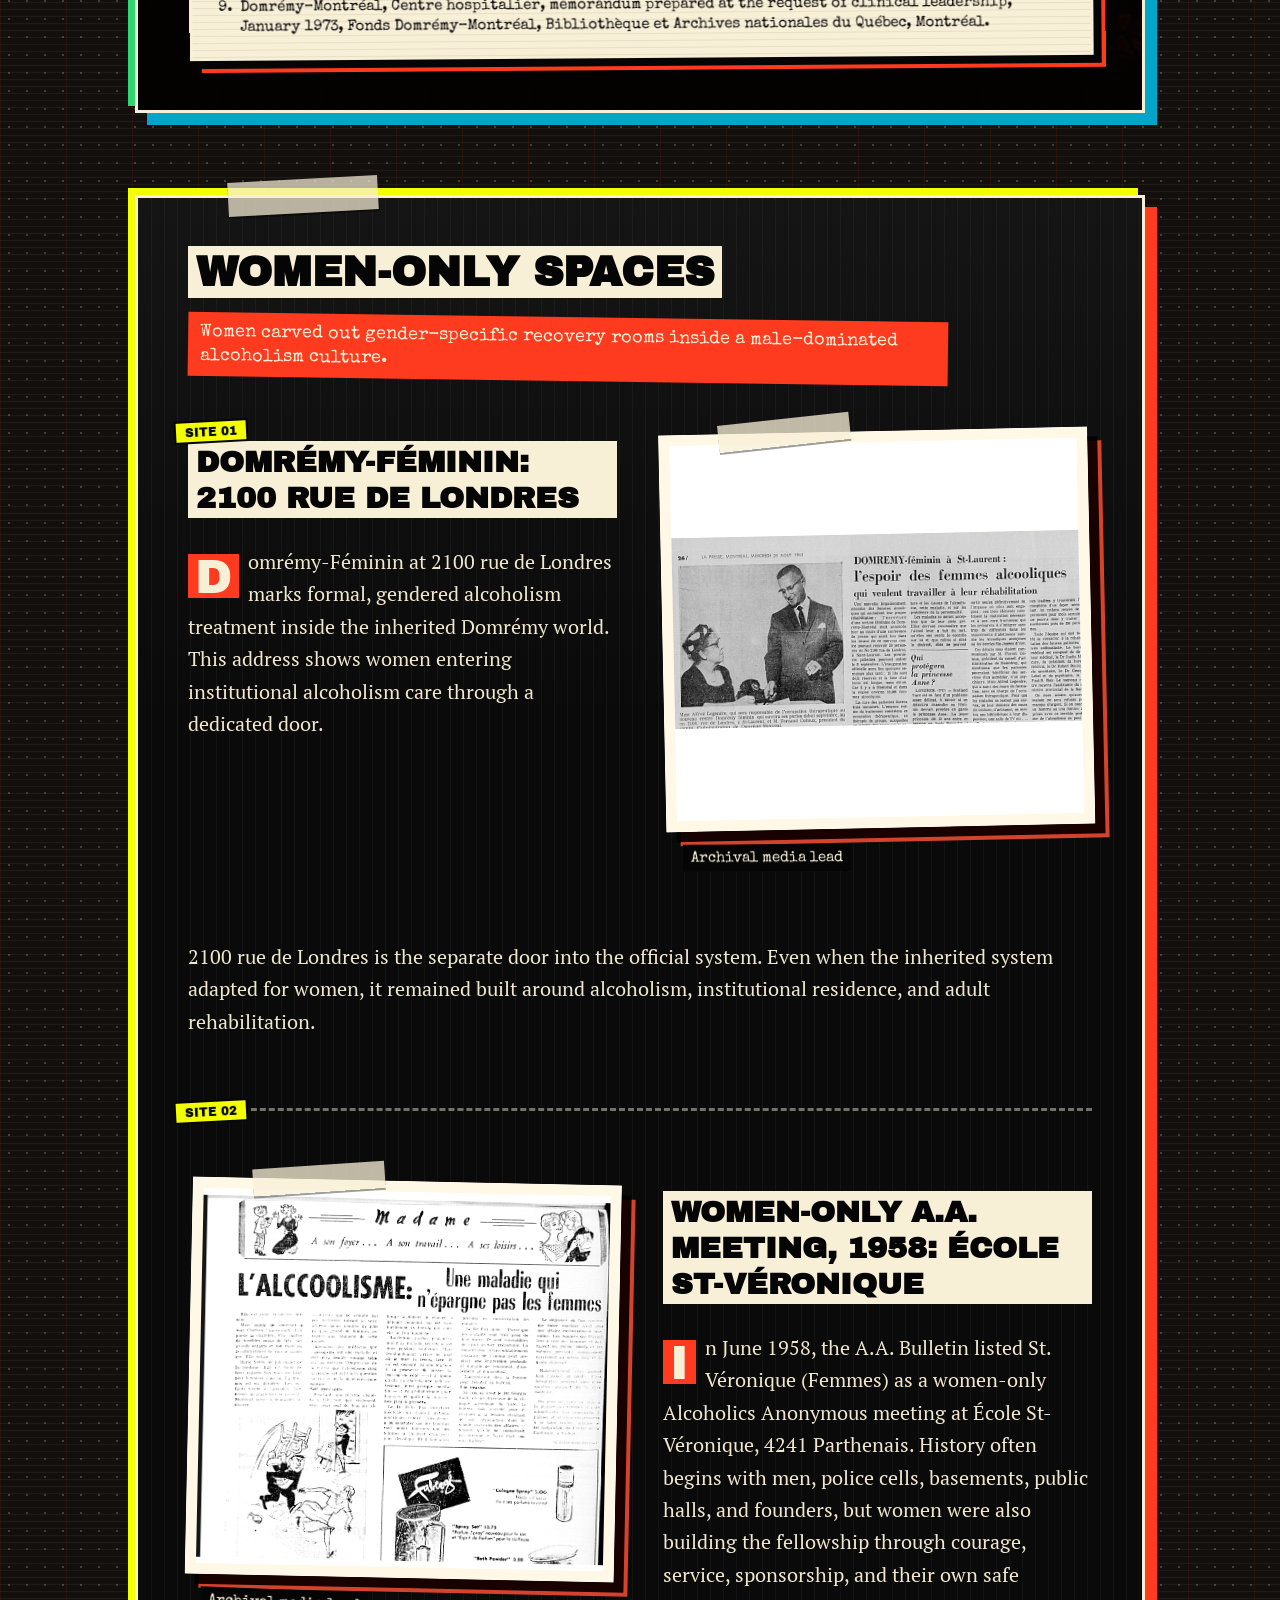
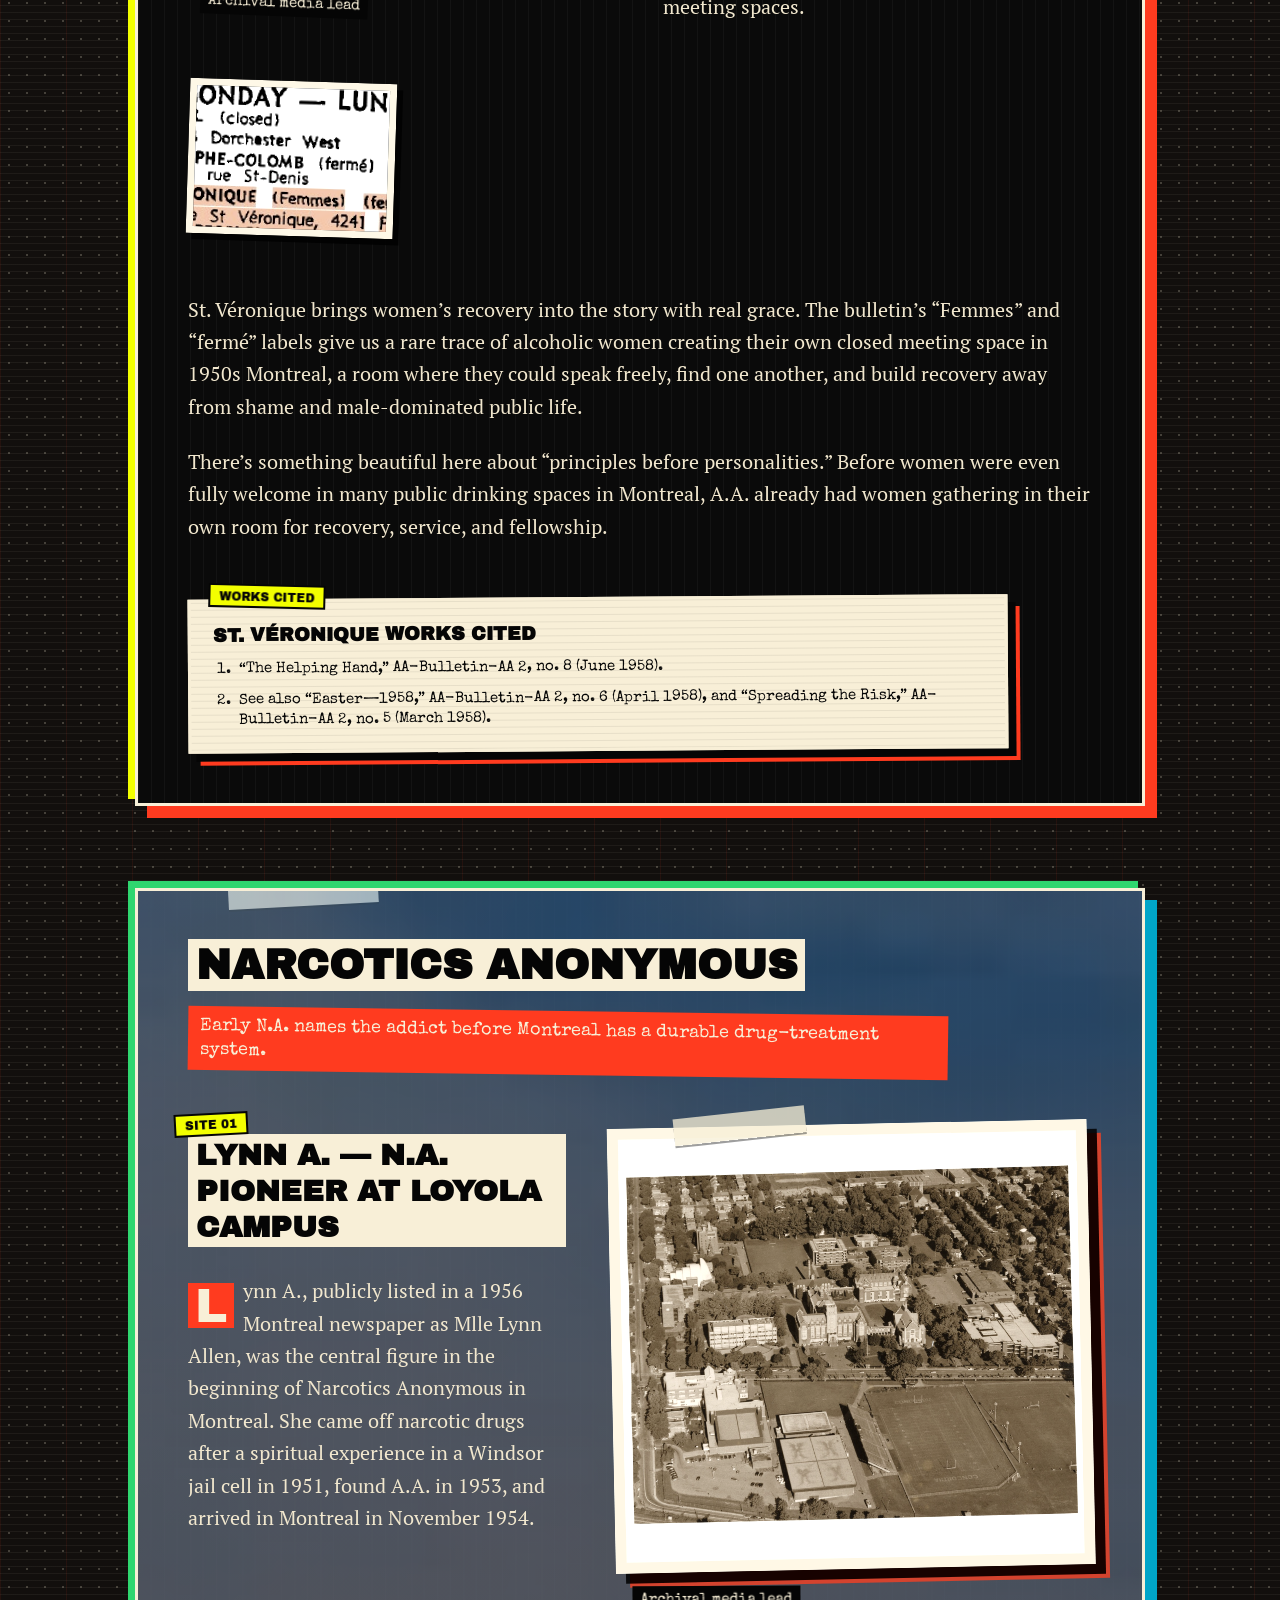
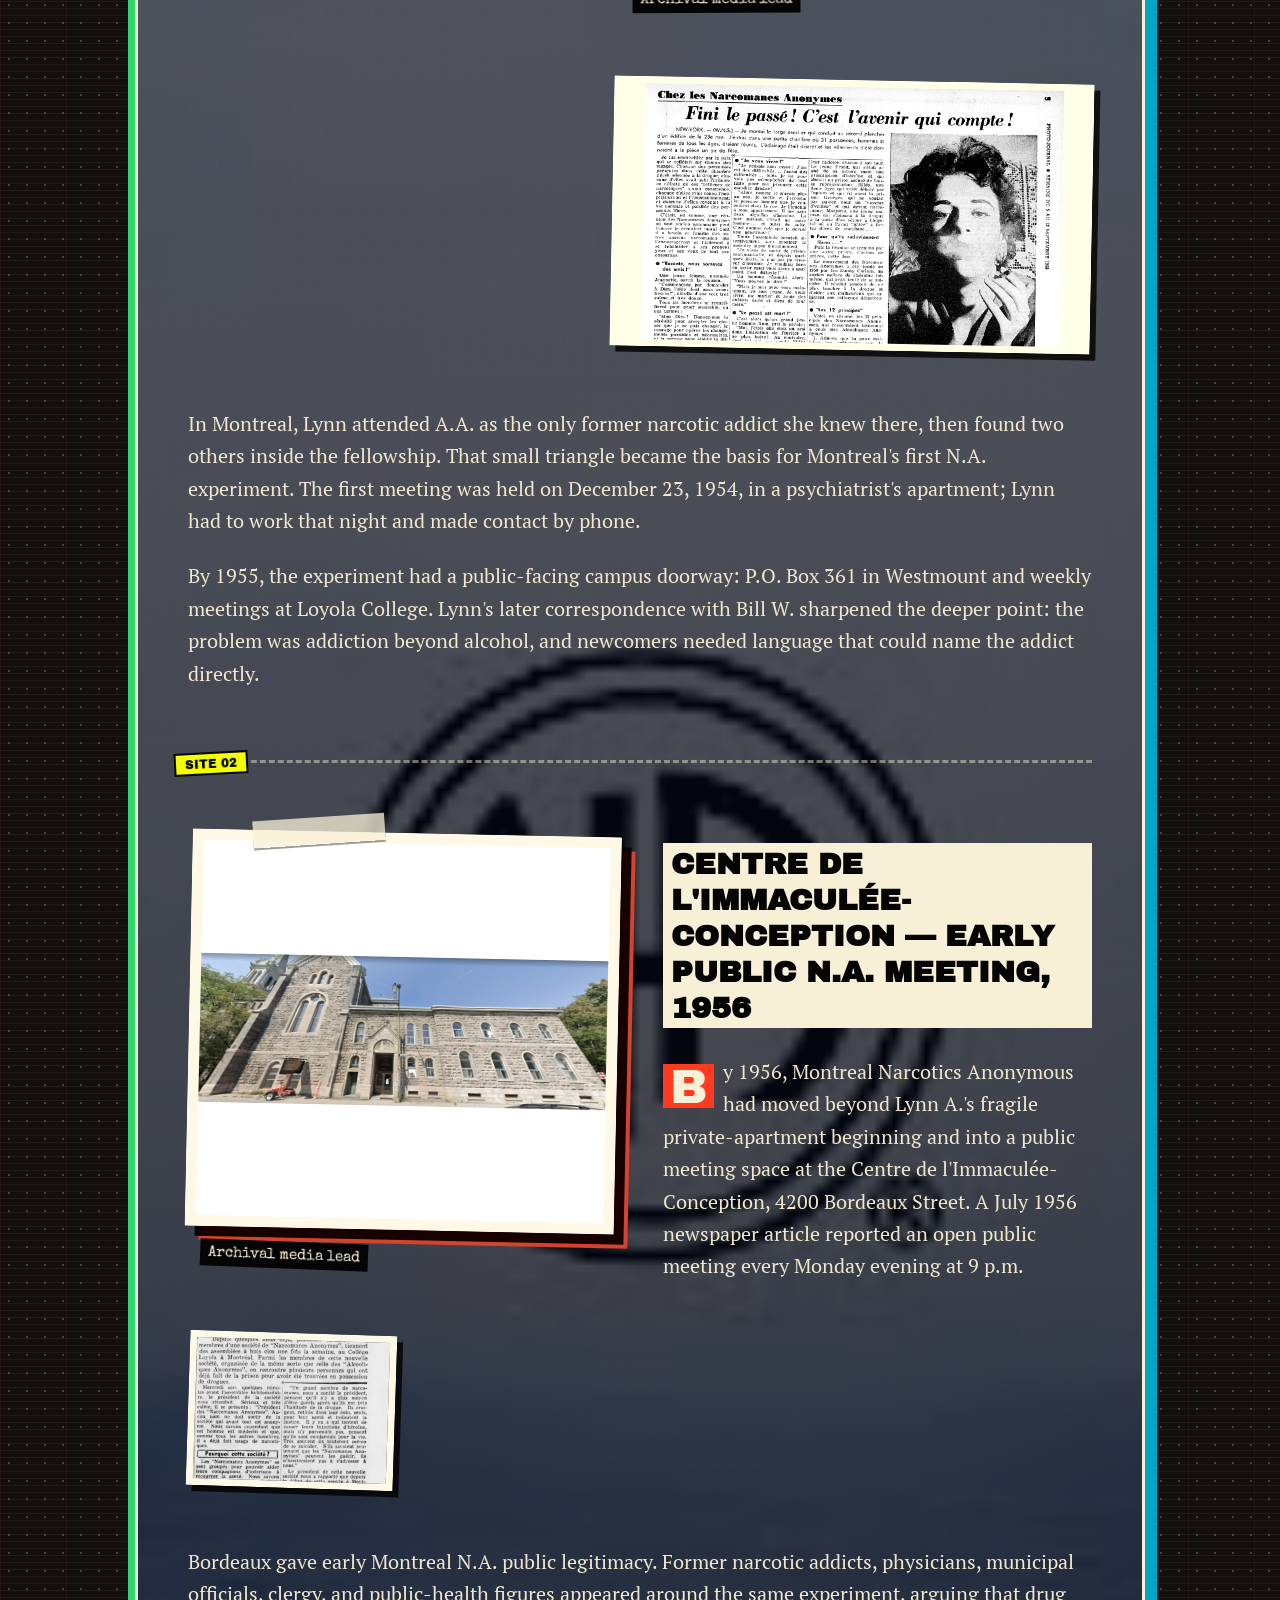
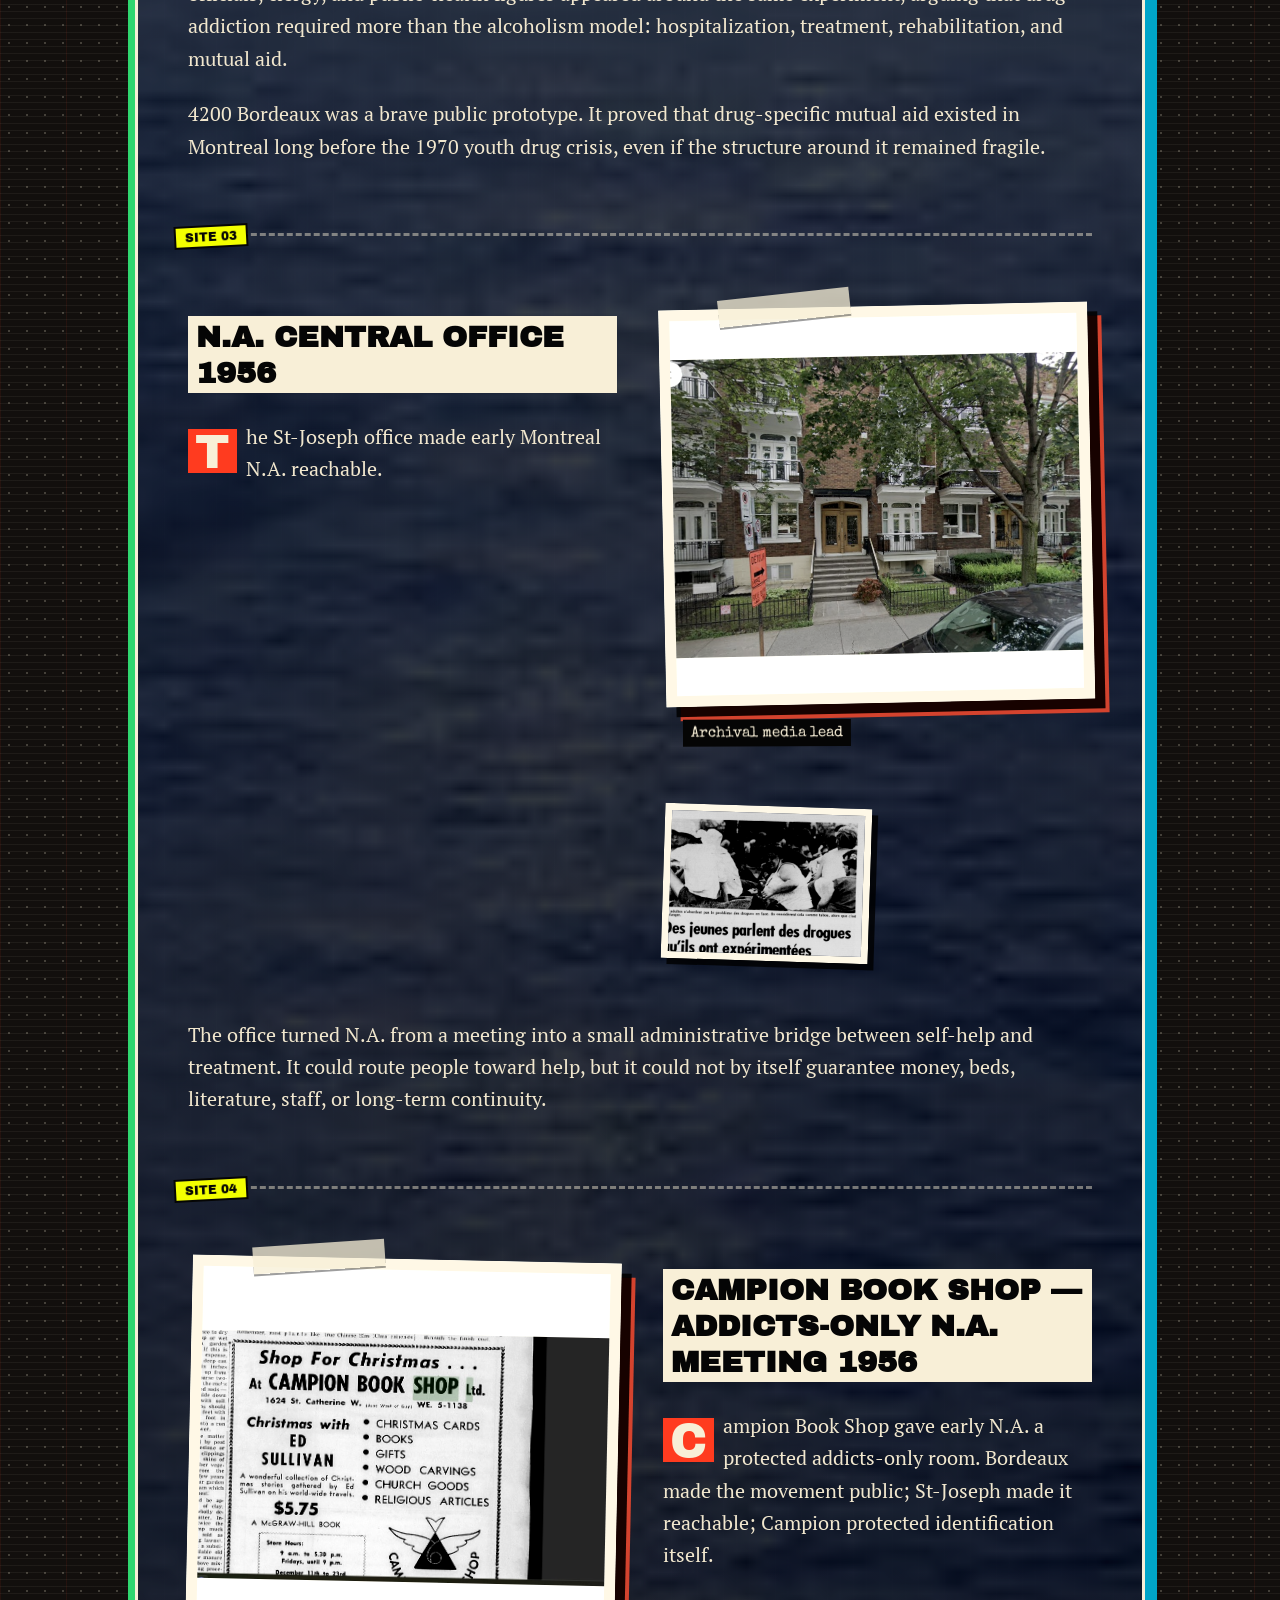
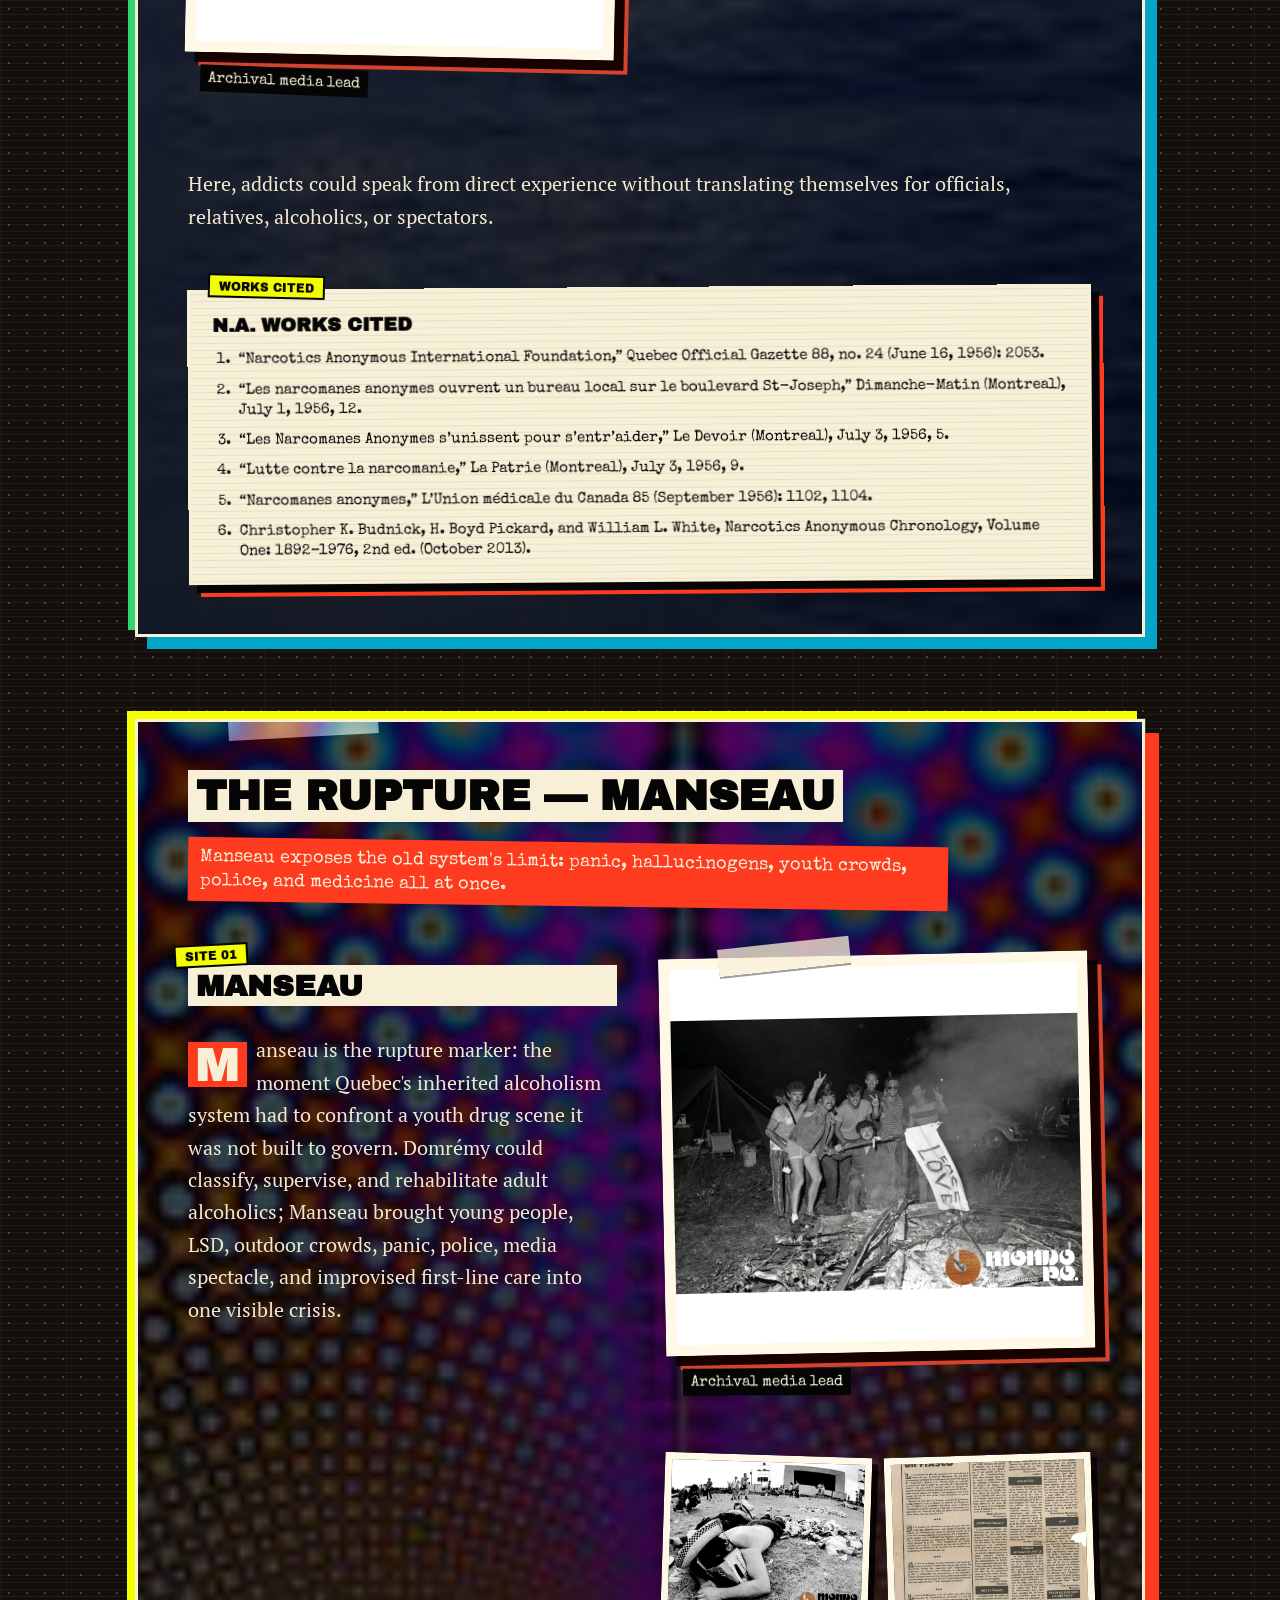
==== commit ca1f6886: "Remove citation draft notes" ====
--- a/zine-page/index.html
+++ b/zine-page/index.html
@@ -416,7 +416,7 @@
 <li>“Drogue: problème médical, social et politique.” La Presse (Montreal), June 18, 1971.</li>
 <li>Cousineau, Louise. “La société n’est qu’un immense ‘pusher.’” La Presse (Montreal), November 2, 1970, Cahier C.</li>
 <li>LOGOS. “Dope on Dope.” LOGOS/m.c.p. (Montreal), June 1972.</li>
-<li>Drogue-Secours / Drug Help. Committee report, service brief, or funding statement, ca. 1971–1972. [Verify exact title. Use this for the “working in a vacuum,” subsidy-cut, and MUTATION transition claims.]</li>
+<li>Drogue-Secours / Drug Help. Committee report, service brief, or funding statement, ca. 1971–1972.</li>
 <li>Bibliothèque et Archives nationales du Québec. Armour Landry photographic series on Drogue-Secours, 203 West Prince-Arthur, ca. 1970–1972.</li></ol>
       </aside>
     </article>
@@ -493,7 +493,7 @@
         <ol><li>Capreol, Joan. “Unfortunates’ Friend.” The Westmount Examiner, February 4, 1971.</li>
 <li>“4424’s building is sold, out at month end.” The Westmount Examiner, February 4, 1971.</li>
 <li>“Continuation article on the Westmount Youth Clinic.” The Westmount Examiner, April 1971.</li>
-<li>The Westmount Examiner, April 27, 1972. [Verify exact article title and page.]</li>
+<li>The Westmount Examiner, April 27, 1972.</li>
 <li>Dodge, Andy. “4424 stalwart Hal Gray leaves after 2½ years.” The Westmount Examiner, August 28, 1975, 3.</li>
 <li>“4424 Youth Clinic use gains though staff cut.” The Westmount Examiner, August 28, 1975, 10.</li>
 <li>People’s Yellow Pages, no. 3. Montreal, ca. early 1970s. Entry for Westmount Youth Clinic, 4424 Sainte-Catherine Street West.</li></ol>
@@ -571,8 +571,8 @@
       <aside class="works-cited entry-works-cited">
         <h4>Spera Works Cited</h4>
         <ol><li>“Spera Foundation Inc.” Gazette officielle du Québec / Quebec Official Gazette 102, no. 33 (August 15, 1970): 4593.</li>
-<li>“SPERA: signifie espoir—Une planche de salut.” Cahier Six/8, November 4, 1970, 6A. [Verify newspaper title.]</li>
-<li>“Le directeur est un ex-adepte de la drogue.” Cahier Six/8, November 4, 1970, 7A. [Verify newspaper title.]</li>
+<li>“SPERA: signifie espoir—Une planche de salut.” Cahier Six/8, November 4, 1970, 6A.</li>
+<li>“Le directeur est un ex-adepte de la drogue.” Cahier Six/8, November 4, 1970, 7A.</li>
 <li>“Spera talks drugs at Derby.” Sherbrooke Record, November 22, 1971, 5.</li>
 <li>Canada. Guide des centres résidentiels communautaires au Canada / Guide to Residential Community Centres in Canada. 1973.</li></ol>
       </aside>
@@ -598,7 +598,7 @@
       <aside class="works-cited entry-works-cited">
         <h4>A.S.P.A. Works Cited</h4>
         <ol><li>“Approche sécurisante des polytoxicomanes anonymes A.S.P.A.” Gazette officielle du Québec 108, no. 49 (December 4, 1976): 9206.</li>
-<li>A.S.P.A. “Historique.” Organizational history page or internal historical statement. [Use for Jean Archambault, founding purpose, nonmedical internal detox, and later philosophy. Add access date if citing the website.]</li>
+<li>A.S.P.A. “Historique.” Organizational history page or internal historical statement.</li>
 <li>Québec, Ministère des Affaires sociales, Office de la prévention et du traitement de l’alcoolisme et des autres toxicomanies. Toxicomanies, Conseil scientifique, réunion du 27 avril 1973.</li></ol>
       </aside>
     </article>
@@ -621,11 +621,11 @@
       
       <aside class="works-cited entry-works-cited">
         <h4>Head &amp; Hands Works Cited</h4>
-        <ol><li>Head &amp; Hands. Organizational history notes, “Age of Experimentation,” ca. 1970s. [Verify exact title/date/archive.]</li>
-<li>Head &amp; Hands. “Drug and Alcohol Education Project.” Proposal, ca. 1974. [Verify exact title/date/archive.]</li>
-<li>Lowe, Patricia. “NDG agency reaches out to help troubled teen-agers.” The Montreal Star, ca. 1974. [Verify exact date and page.]</li>
+        <ol><li>Head &amp; Hands. Organizational history notes, “Age of Experimentation,” ca. 1970s.</li>
+<li>Head &amp; Hands. “Drug and Alcohol Education Project.” Proposal, ca. 1974.</li>
+<li>Lowe, Patricia. “NDG agency reaches out to help troubled teen-agers.” The Montreal Star, ca. 1974.</li>
 <li>LOGOS. “Dope on Dope.” LOGOS/m.c.p. (Montreal), June 1972.</li>
-<li>People’s Yellow Pages, no. 3. Montreal, ca. early 1970s. Entry or listing for Head &amp; Hands. [Use if the directory entry appears in your scan.]</li>
+<li>People’s Yellow Pages, no. 3. Montreal, ca. early 1970s. Entry or listing for Head &amp; Hands.</li>
 <li>Fontaine, Annie, and Jean-Marie Richard. Le travail de rue: de l’oral à l’écrit. Document en progression. Drummondville: Refuge La Piaule du Centre du Québec, 1997.</li></ol>
       </aside>
     </article>
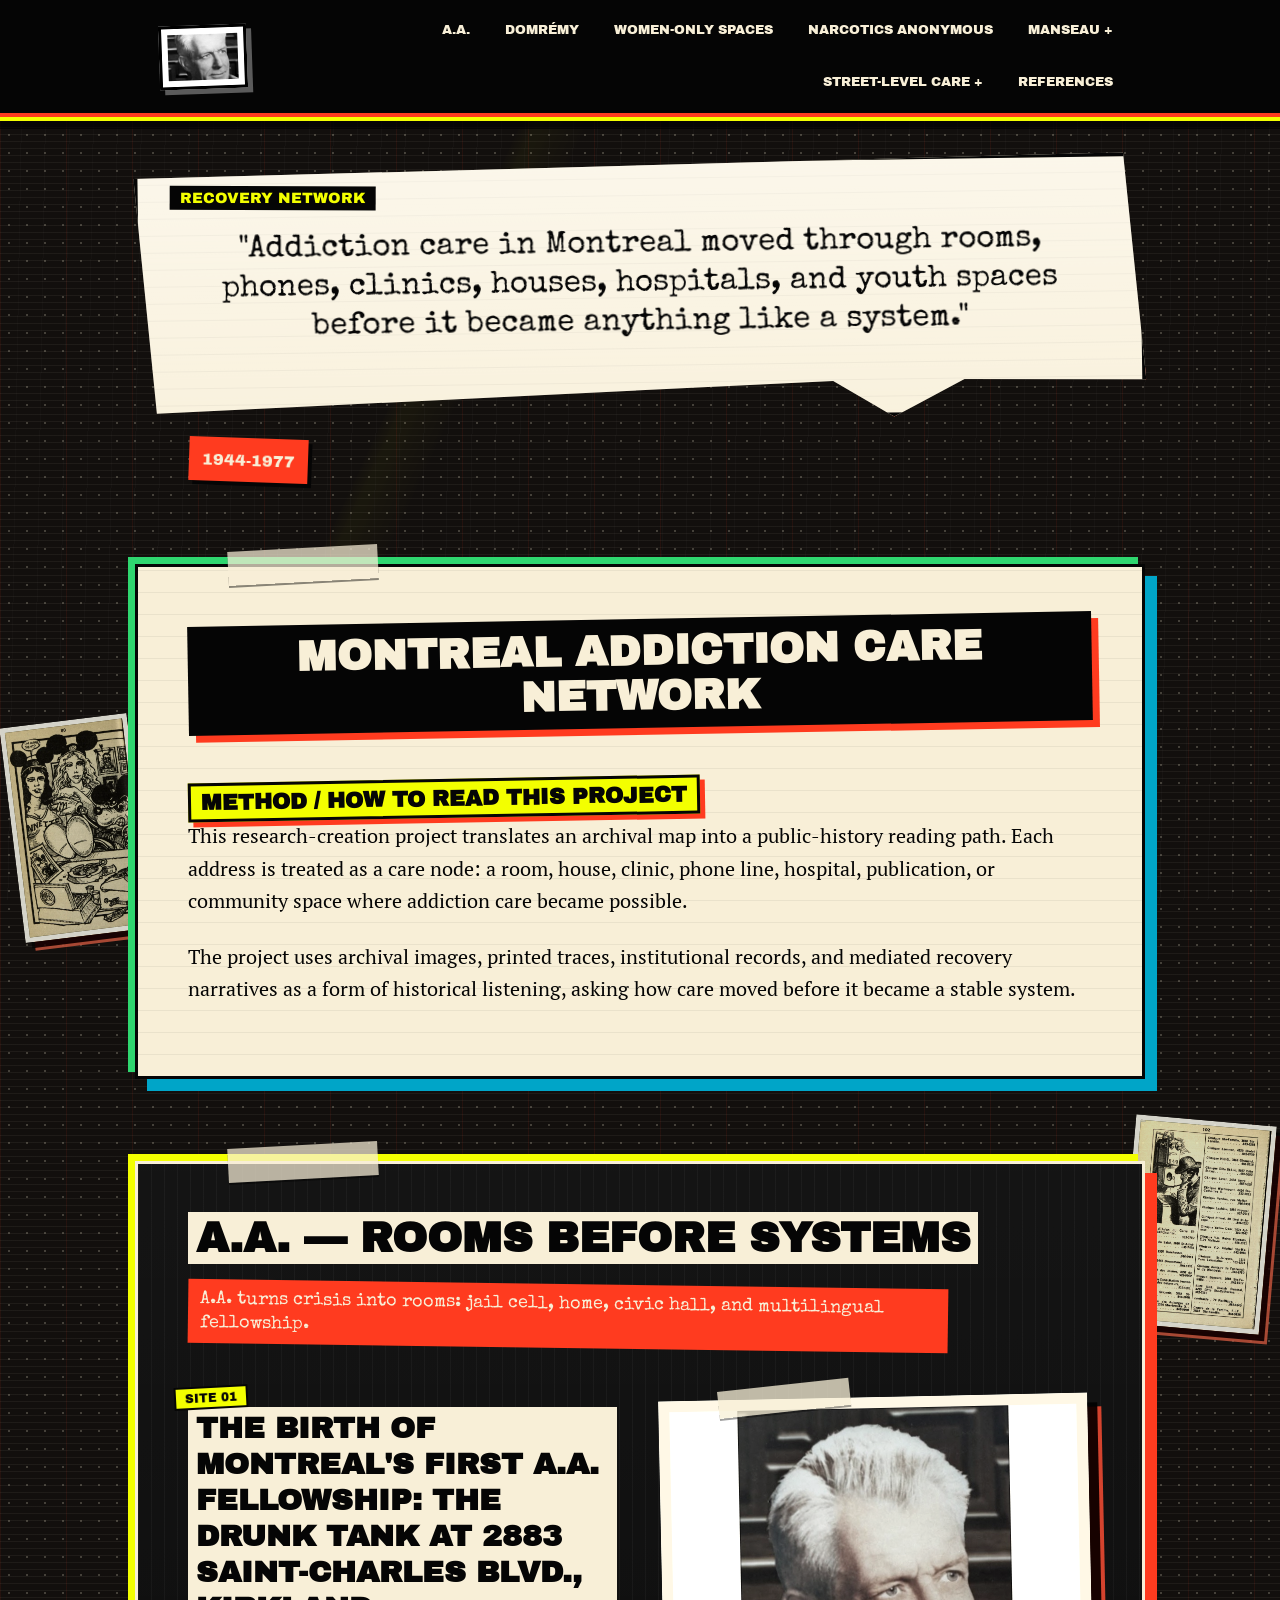
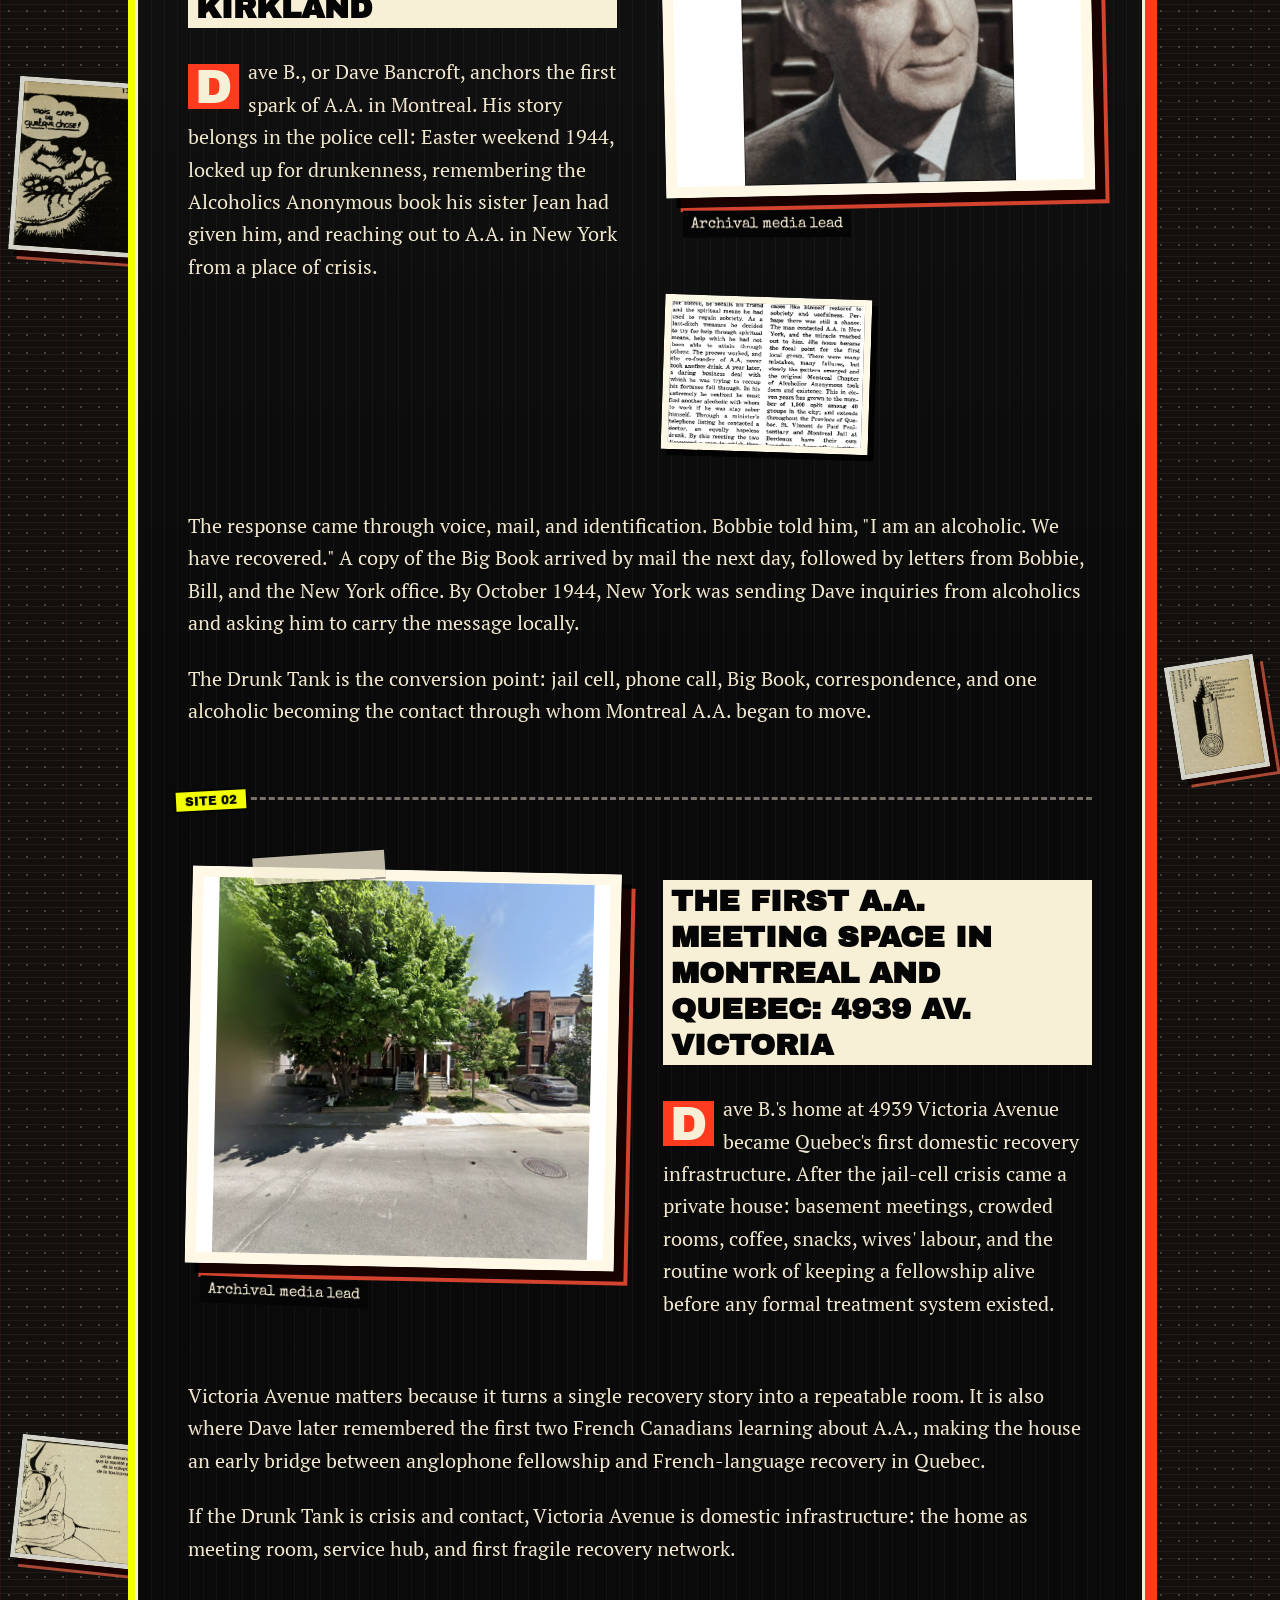
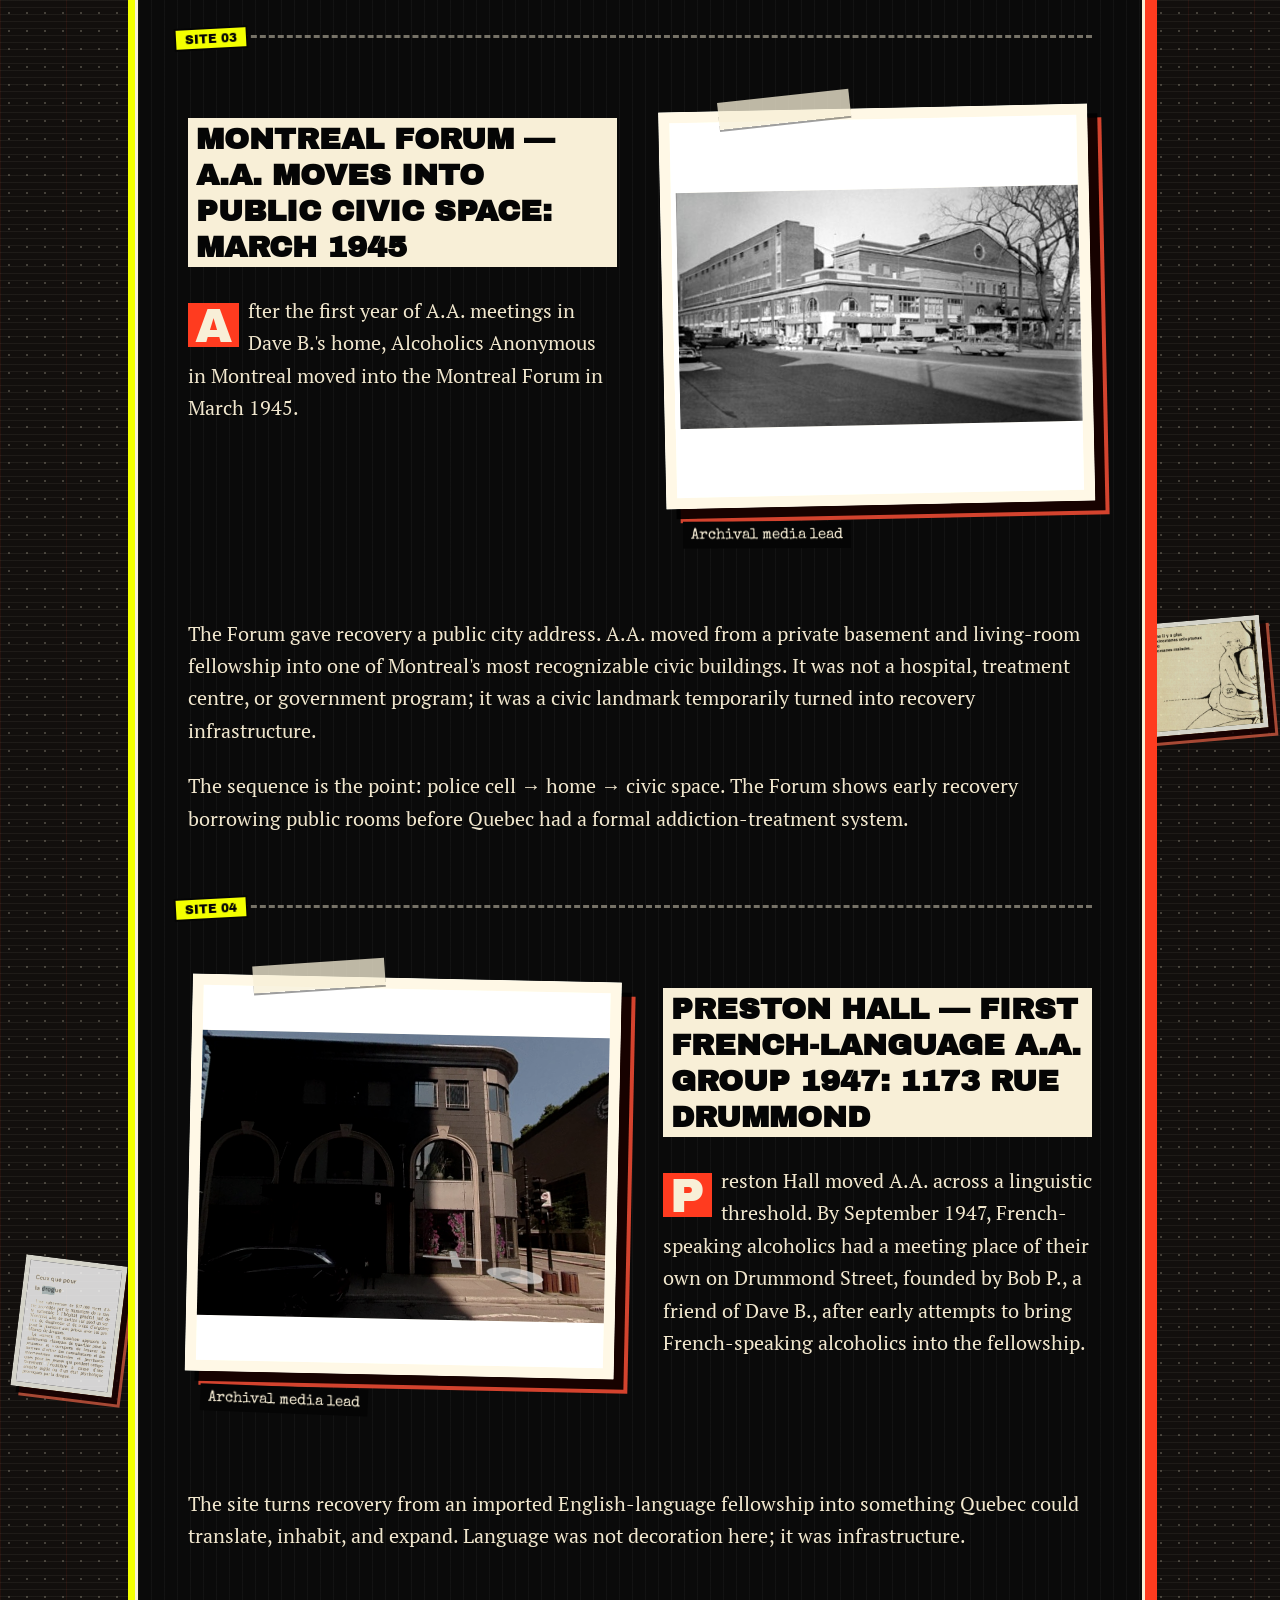
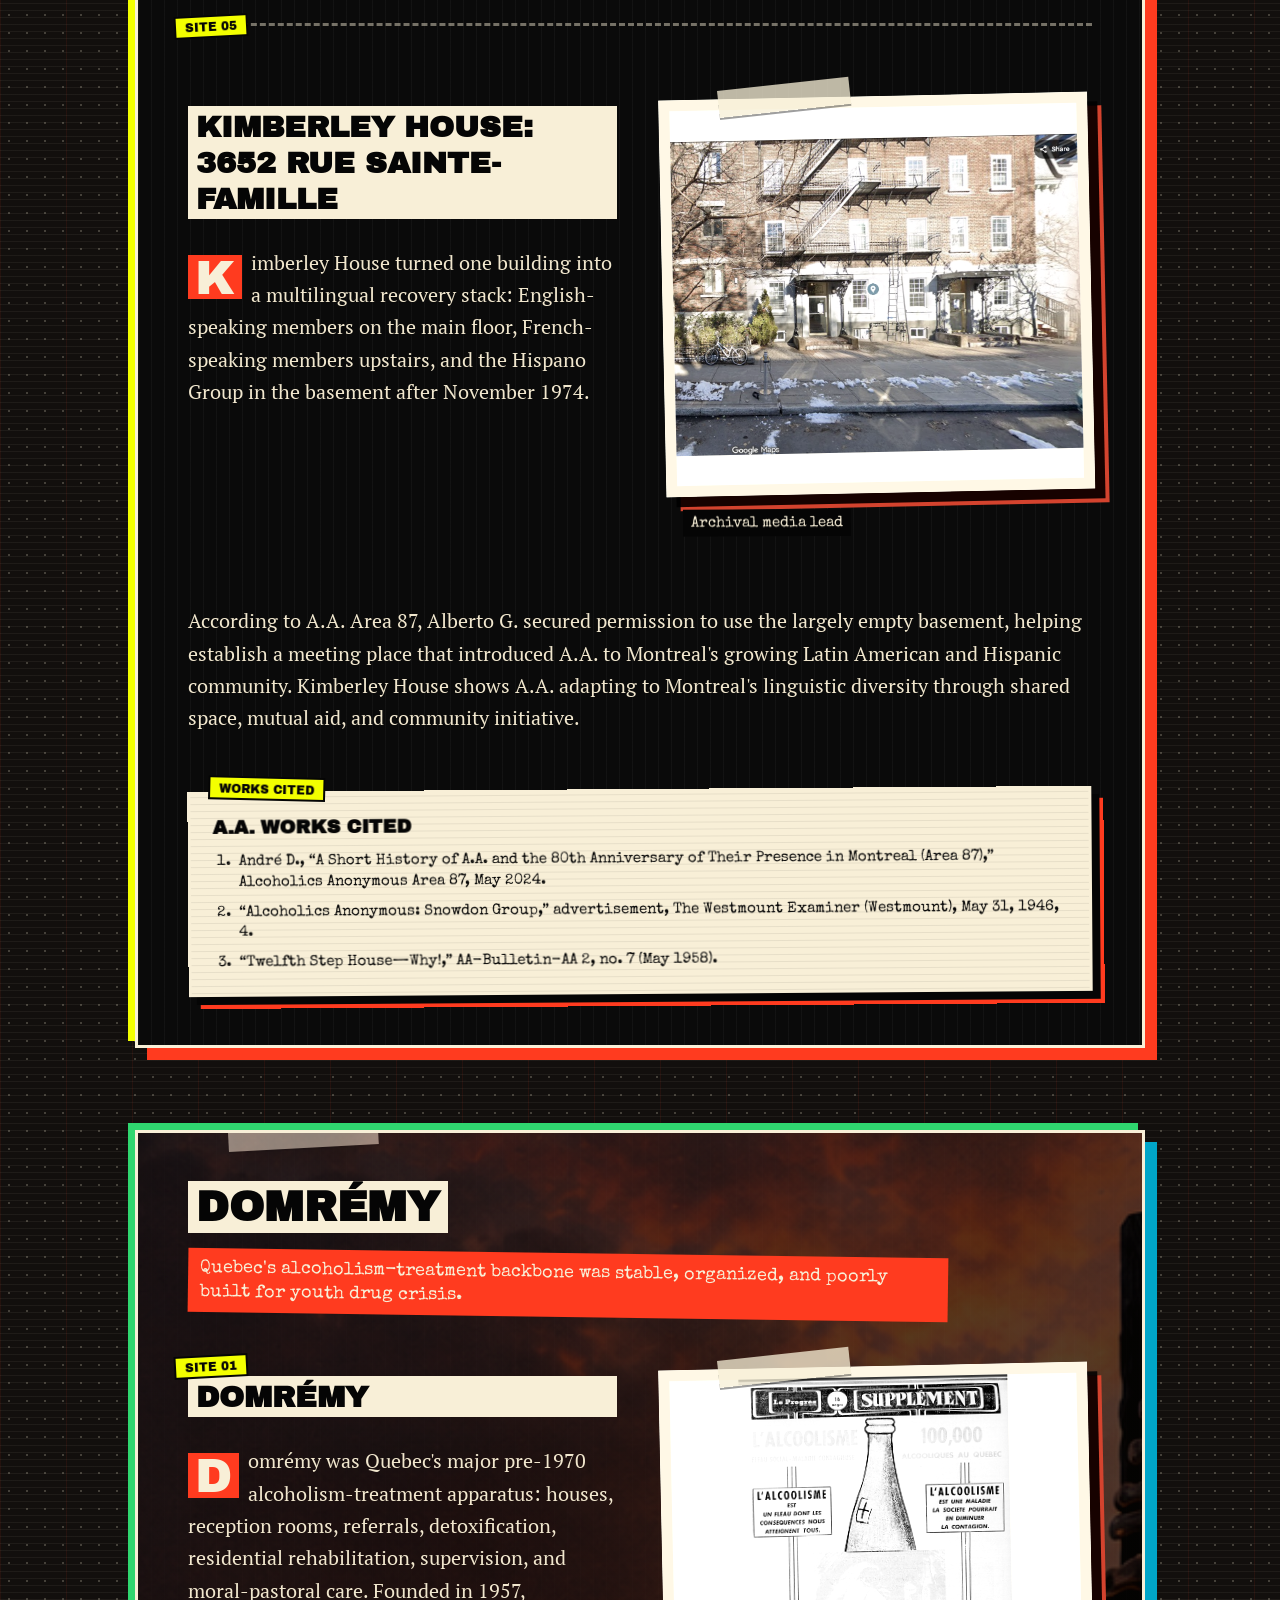
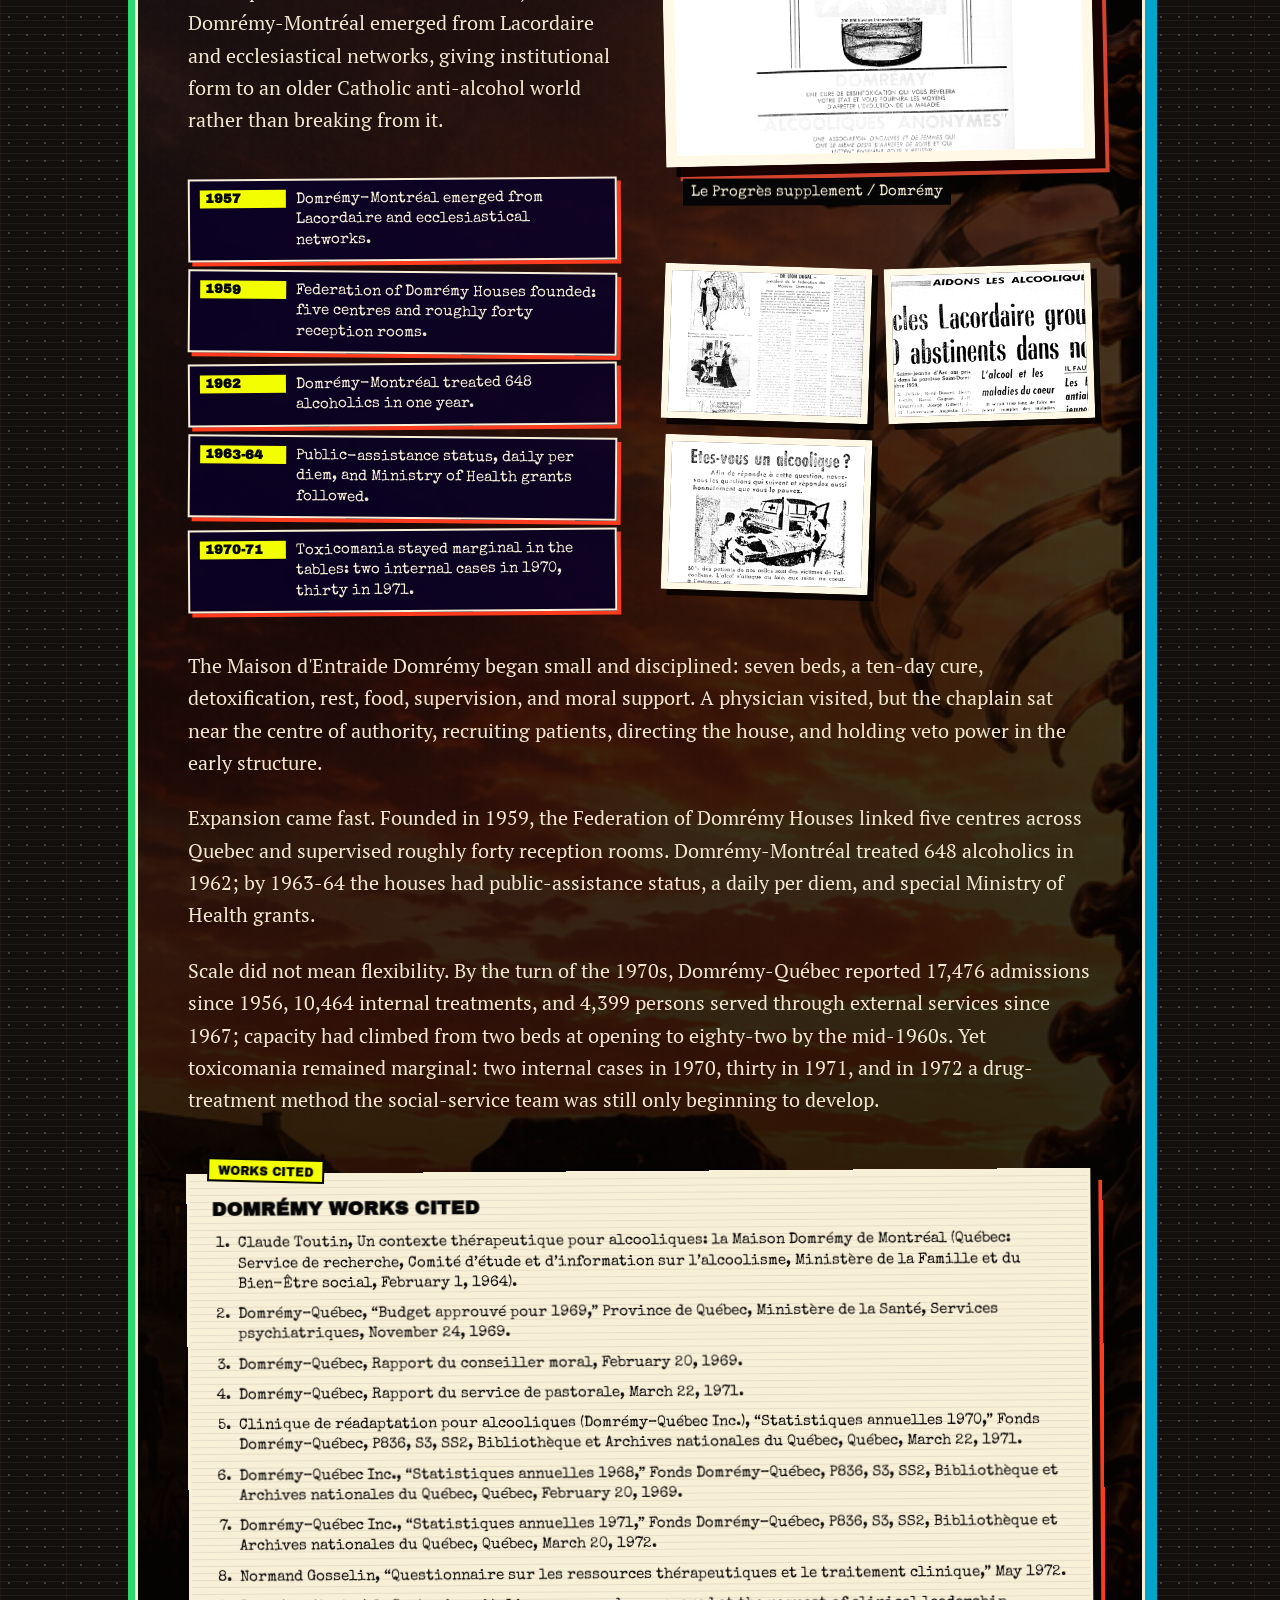
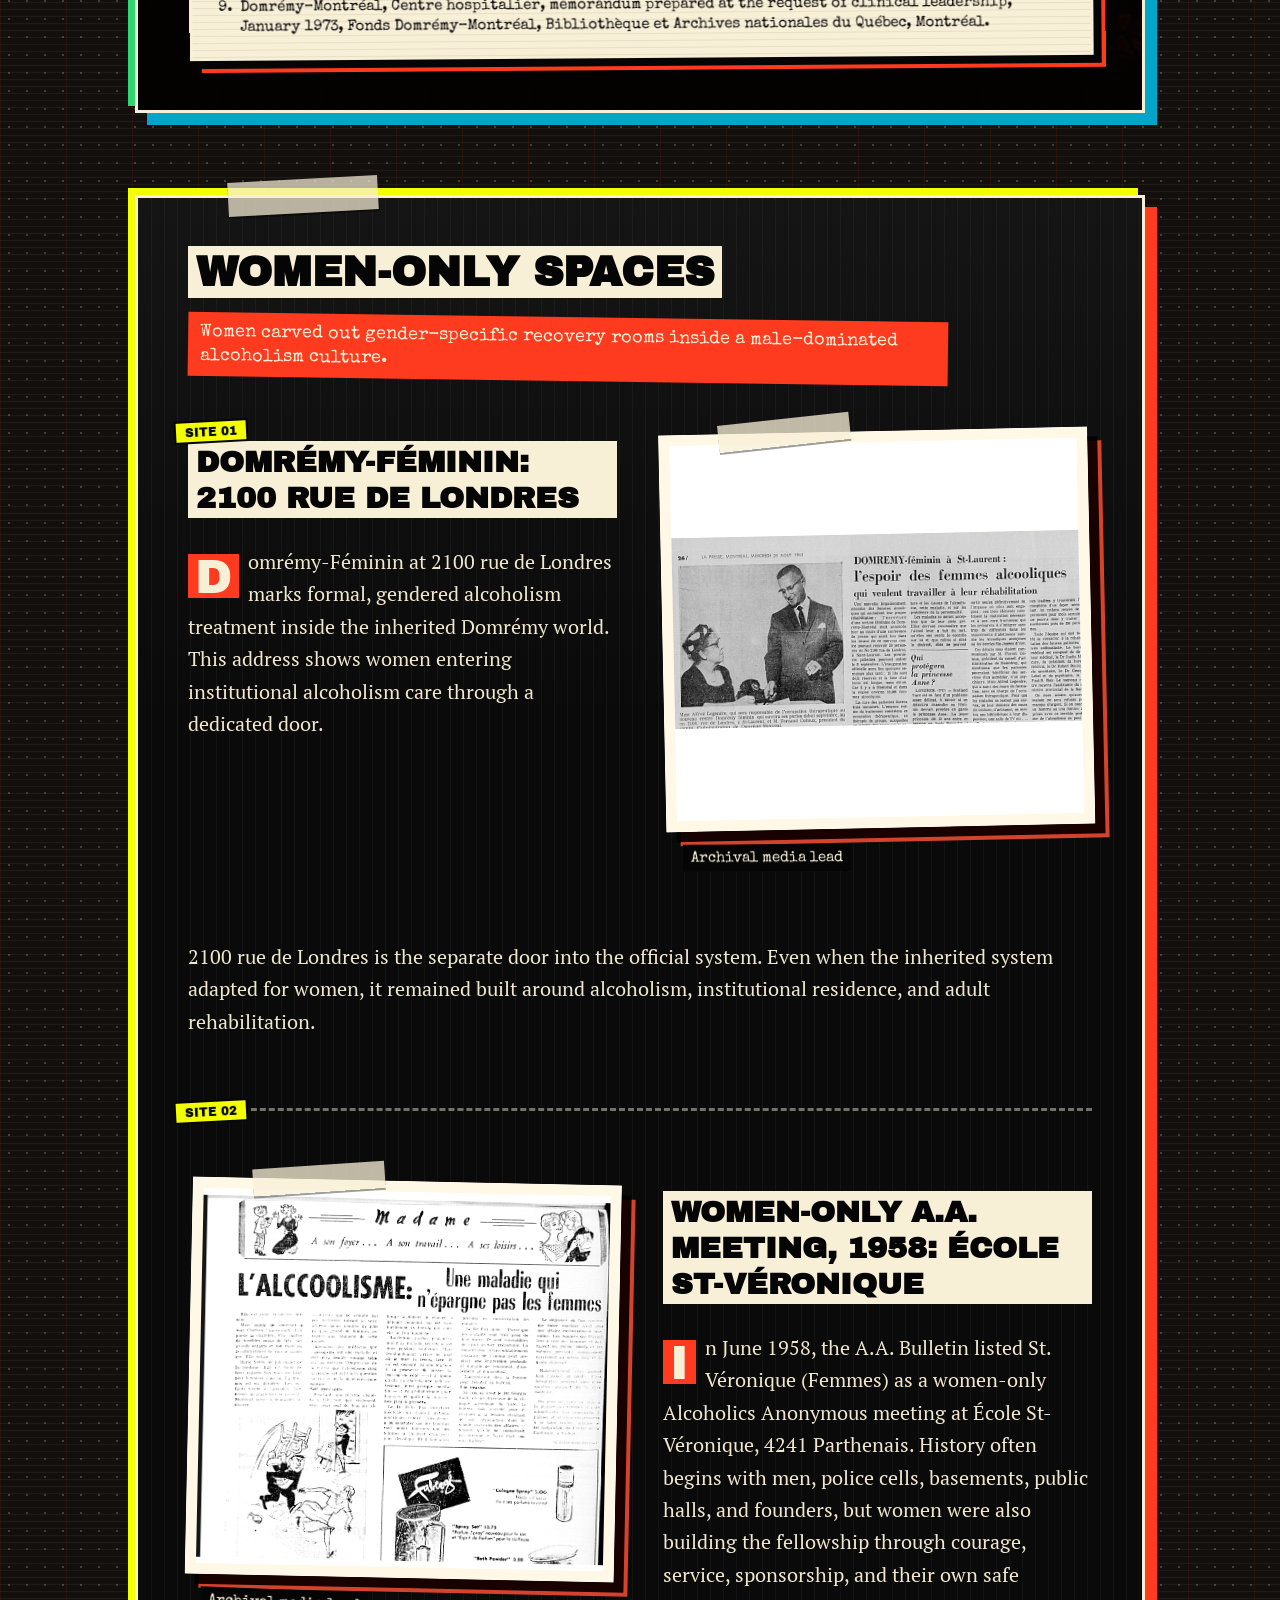
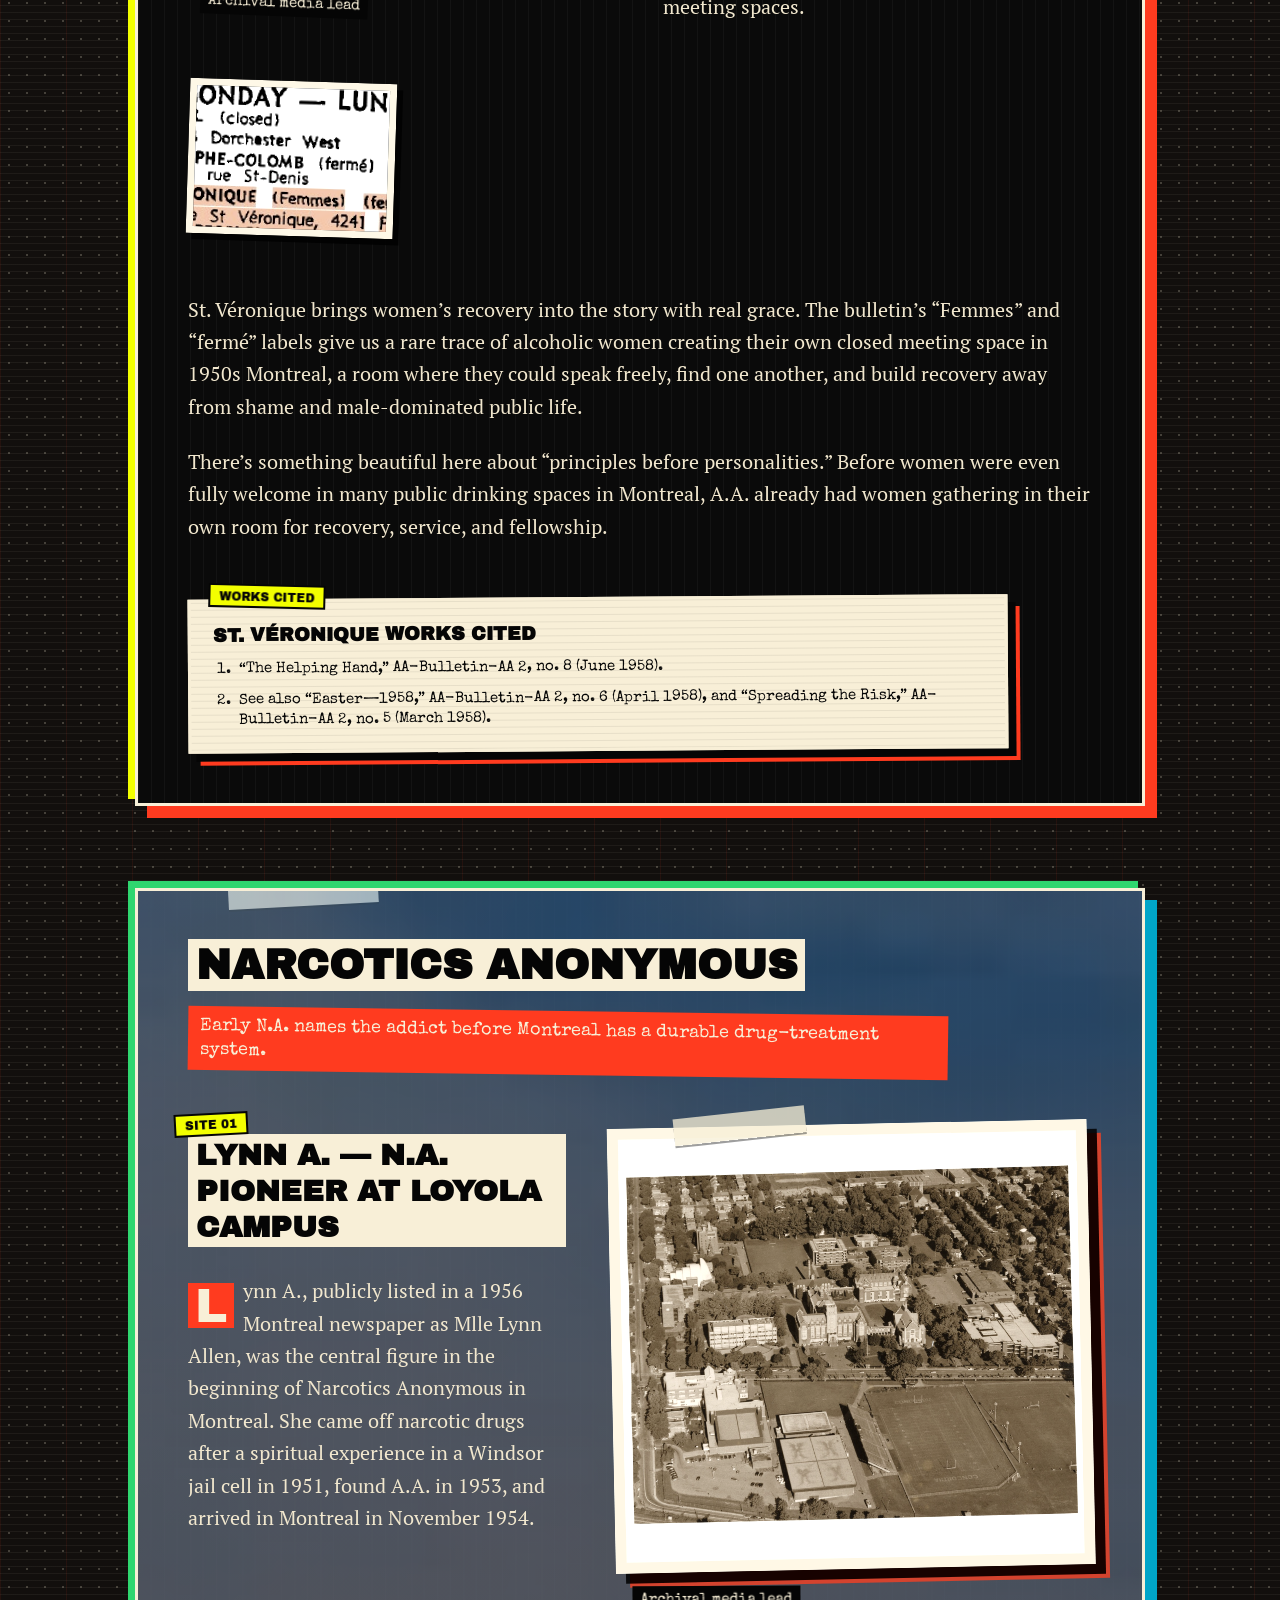
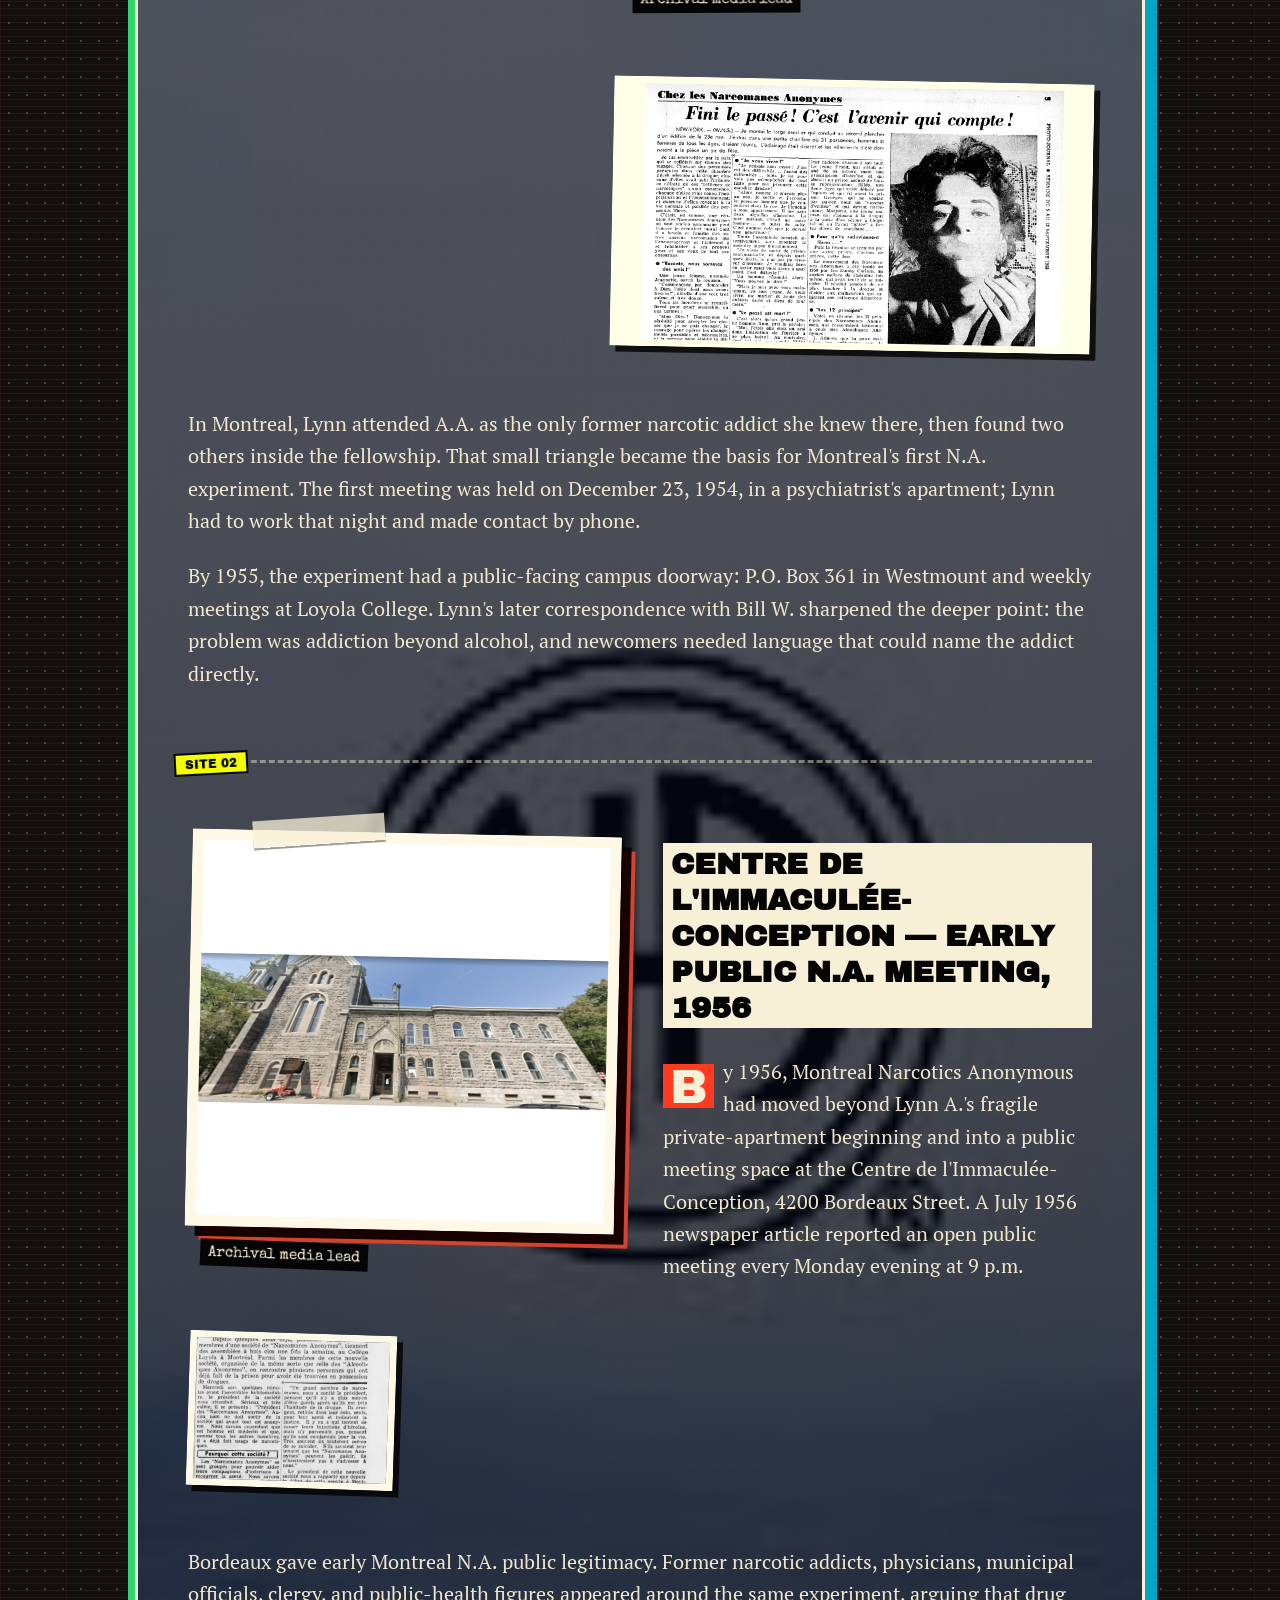
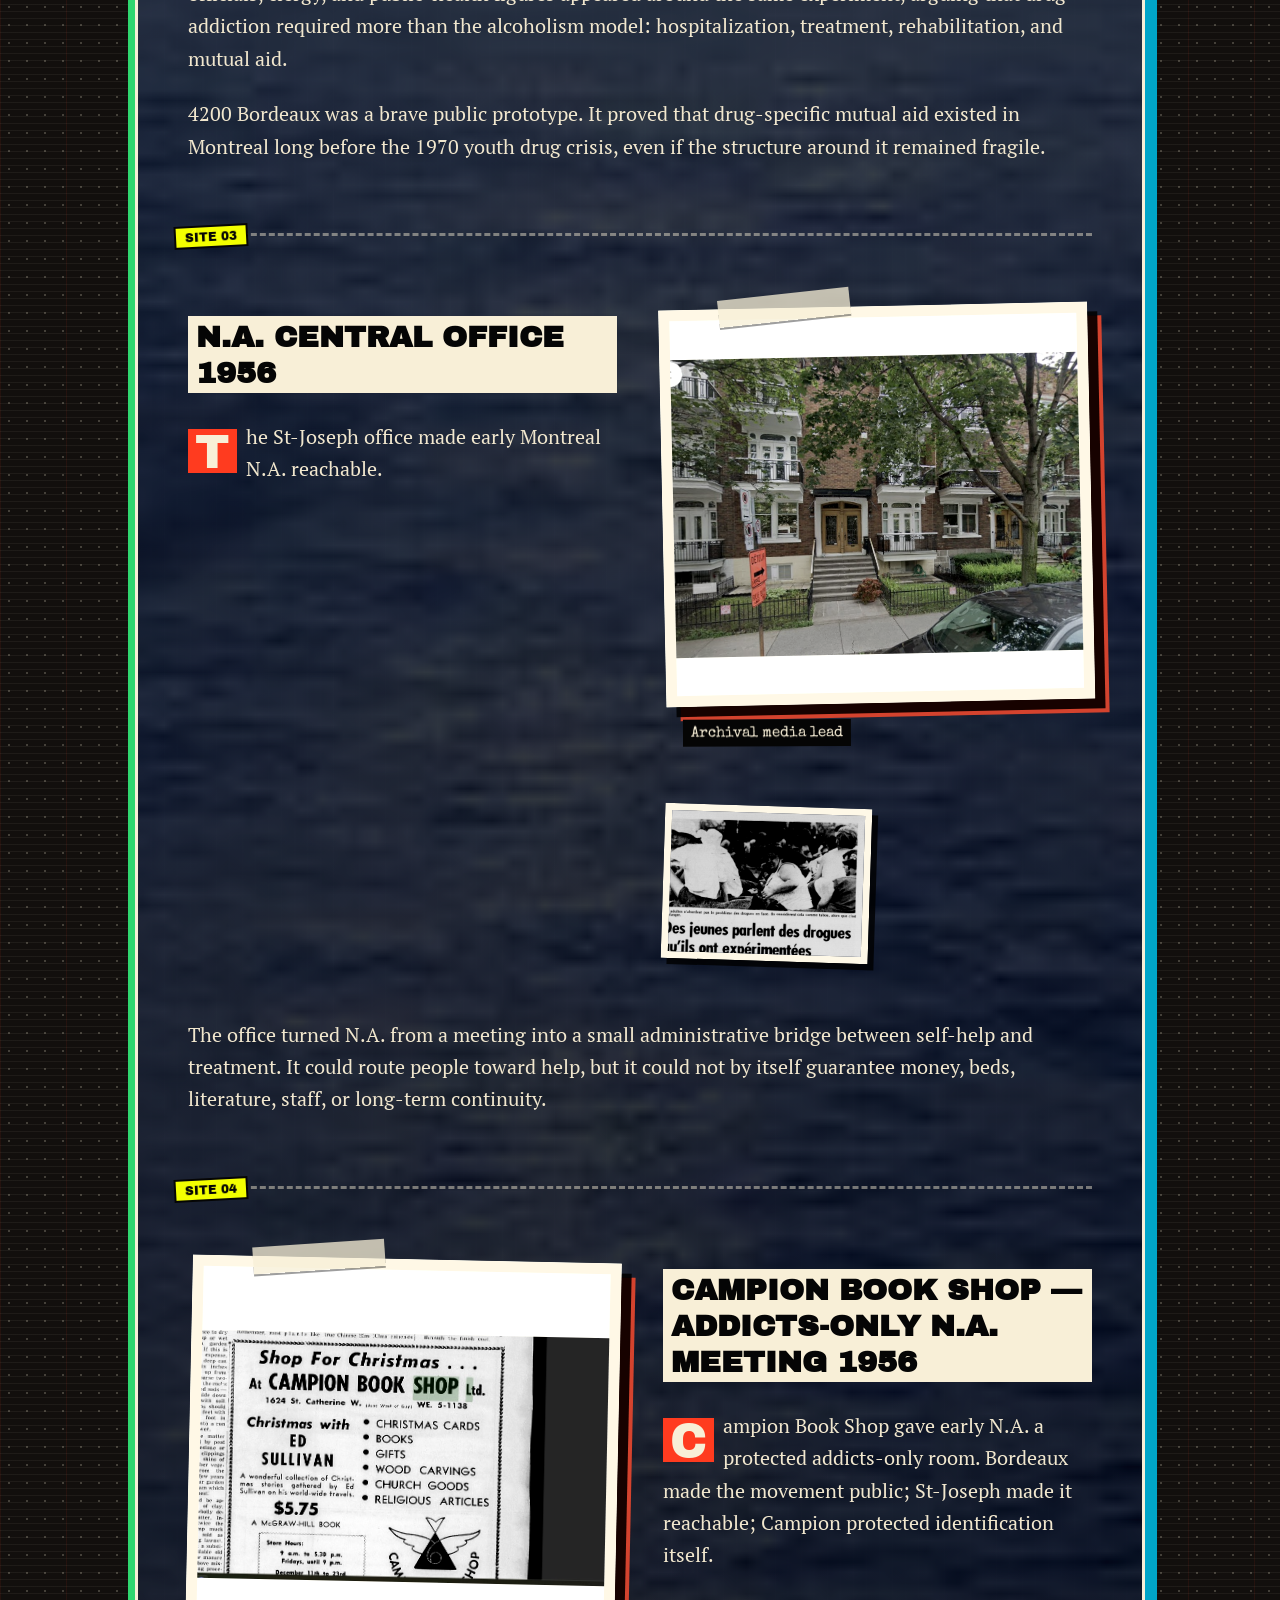
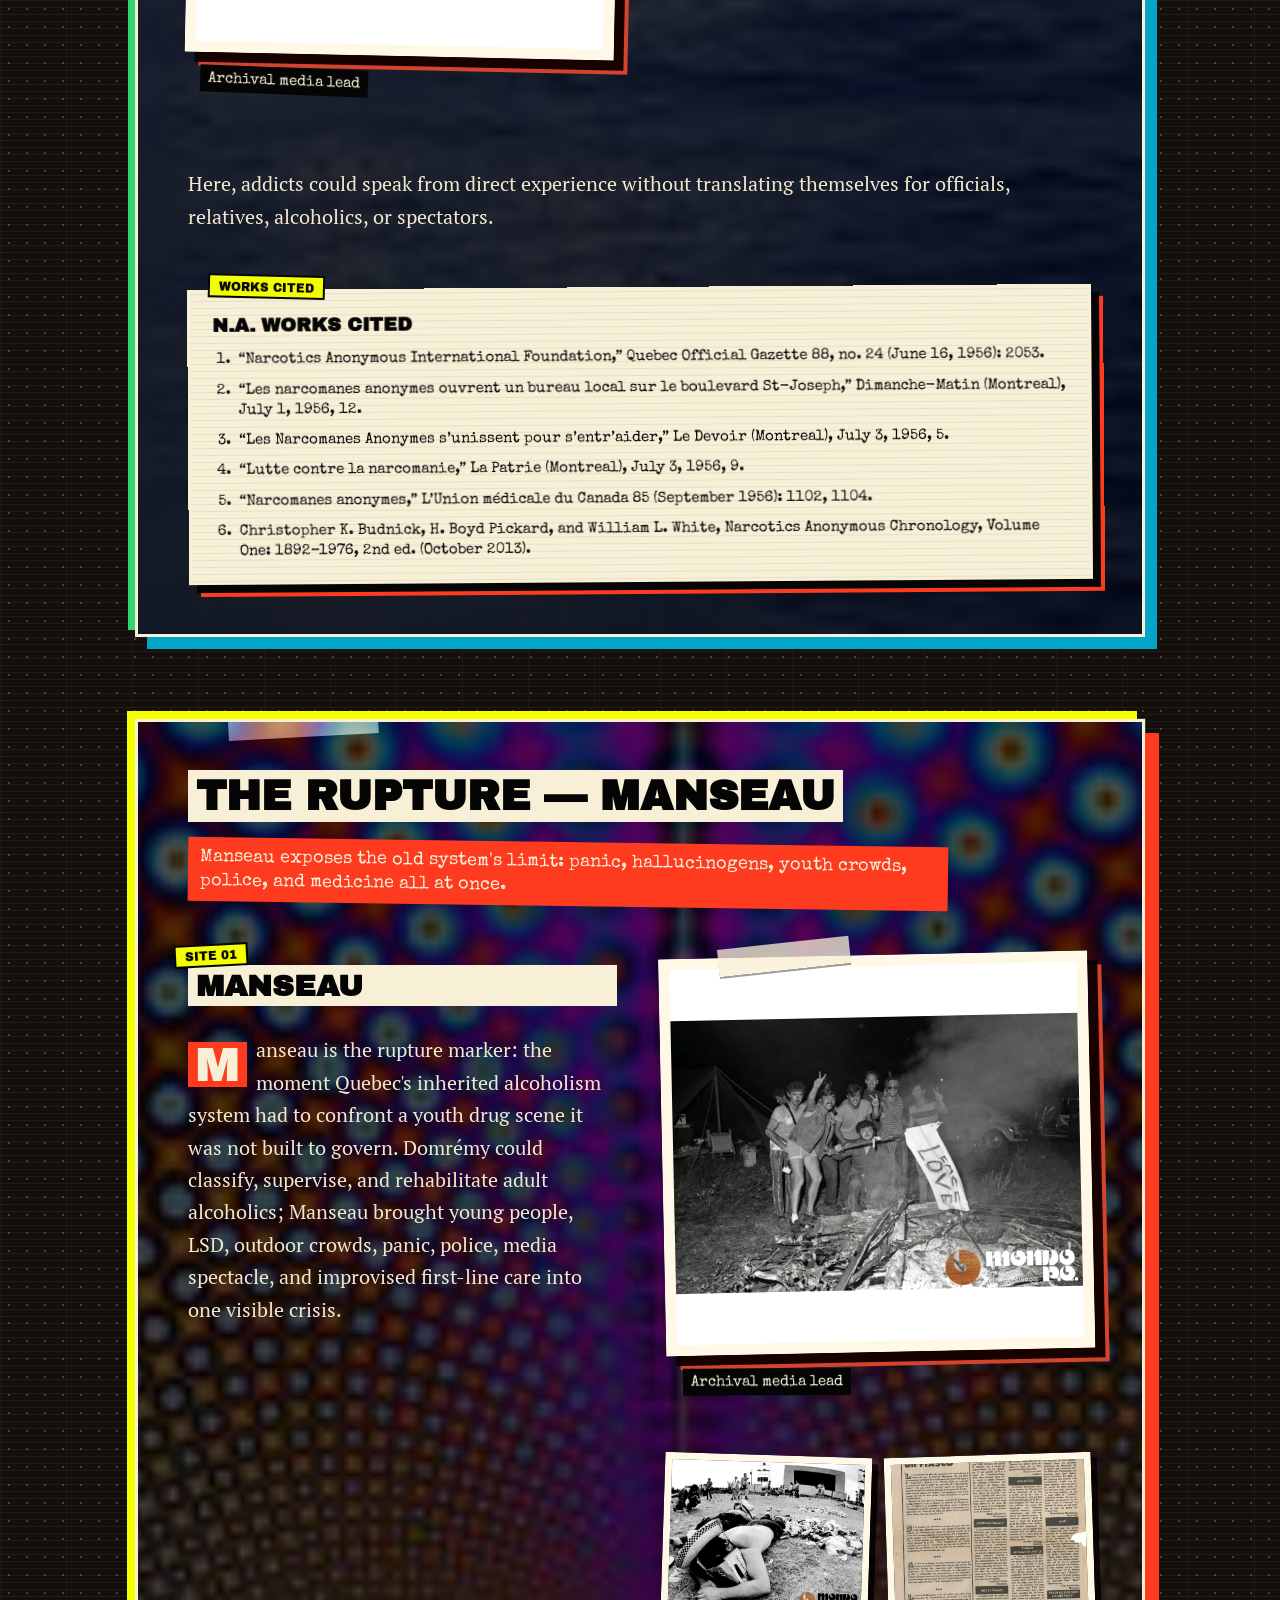
==== commit 5050ce28: "Clean image captions" ====
--- a/zine-page/index.html
+++ b/zine-page/index.html
@@ -188,7 +188,7 @@
       </div><div class="column image-column">
         <figure class="media-frame ">
           <img class="" src="../assets/supplemental/domremy-le-progres-supplement.png" alt="Domrémy">
-          <figcaption class="illustration-attribution">Le Progrès supplement / Domrémy visual source</figcaption>
+          <figcaption class="illustration-attribution">Le Progrès supplement / Domrémy</figcaption>
         </figure><div class="mini-gallery"><img class="mini-gallery-image" src="../assets/supplemental/domremy-maisons-domremy.png" alt="Domrémy supporting image 2"><img class="mini-gallery-image" src="../assets/supplemental/domremy-lacordaire-17000.png" alt="Domrémy supporting image 3"><img class="mini-gallery-image" src="../assets/supplemental/domremy-alcoolique-question.png" alt="Domrémy supporting image 4"></div></div>
       </div>
       <div class="centered-text-block"><div class="left-aligned-text-block"><p>The Maison d&#x27;Entraide Domrémy began small and disciplined: seven beds, a ten-day cure, detoxification, rest, food, supervision, and moral support. A physician visited, but the chaplain sat near the centre of authority, recruiting patients, directing the house, and holding veto power in the early structure.</p>
@@ -400,7 +400,7 @@
       </div><div class="column image-column">
         <figure class="media-frame ">
           <img class="" src="../assets/supplemental/drogue-secours-building.png" alt="Drogue-Secours — Youth Crisis Care">
-          <figcaption class="illustration-attribution">Drogue-Secours building visual source</figcaption>
+          <figcaption class="illustration-attribution">Drogue-Secours building</figcaption>
         </figure><div class="mini-gallery"><img class="mini-gallery-image" src="../assets/supplemental/drogue-secours-youth-organism.png" alt="Drogue-Secours — Youth Crisis Care supporting image 2"><img class="mini-gallery-image" src="../assets/supplemental/drogue-secours-question.png" alt="Drogue-Secours — Youth Crisis Care supporting image 3"><img class="mini-gallery-image" src="../assets/supplemental/drogue-secours-room-care.jpg" alt="Drogue-Secours — Youth Crisis Care supporting image 4"><img class="mini-gallery-image" src="../assets/supplemental/drogue-secours-phone.jpg" alt="Drogue-Secours — Youth Crisis Care supporting image 5"><img class="mini-gallery-image" src="../assets/supplemental/drogue-secours-203-door.jpg" alt="Drogue-Secours — Youth Crisis Care supporting image 6"></div></div>
       </div>
       <div class="centered-text-block"><div class="left-aligned-text-block"><p>The space was deliberately non-institutional: coloured walls, little furniture, people sitting on the floor and talking. Later accounts show how wide the emergency network became: Drogue-Secours linked callers and visitors to hospital care, the Royal Victoria Hospital, the Youth Clinic on Sainte-Famille, volunteers, student nurses, drug-identification help, and CKGM radio warnings when dangerous drugs circulated.</p>
@@ -426,7 +426,7 @@
         <div class="column image-column">
         <figure class="media-frame ">
           <img class="" src="../assets/supplemental/kalatox-listing.png" alt="Kalatox — Rehabilitation After the Bad Trip 1972: 2533 rue Lafontaine, Montréal">
-          <figcaption class="illustration-attribution">Kalatox listing visual source</figcaption>
+          <figcaption class="illustration-attribution">Kalatox listing</figcaption>
         </figure><div class="mini-gallery"><img class="mini-gallery-image" src="../assets/kml-media/chapter-15-01.jpg" alt="Kalatox — Rehabilitation After the Bad Trip 1972: 2533 rue Lafontaine, Montréal supporting image 2"><img class="mini-gallery-image" src="../assets/kml-media/chapter-15-02.jpg" alt="Kalatox — Rehabilitation After the Bad Trip 1972: 2533 rue Lafontaine, Montréal supporting image 3"></div></div>
       <div class="column text-column">
         <h3 class="heading-2 non-underlined">Kalatox — Rehabilitation After the Bad Trip 1972: 2533 rue Lafontaine, Montréal</h3>
@@ -514,7 +514,7 @@
         
         <figure class="media-frame print-map-frame ">
           <img src="../assets/supplemental/mainmise-map.png" alt="LOGOS / Mainmise — underground print as referral infrastructure">
-          <figcaption class="illustration-attribution">Mainmise / LOGOS youth-service map visual source</figcaption>
+          <figcaption class="illustration-attribution">Mainmise / LOGOS youth-service map</figcaption>
         </figure>
         <figure class="media-frame print-network-card ">
           <div class="print-card">
@@ -560,7 +560,7 @@
       </div><div class="column image-column">
         <figure class="media-frame ">
           <img class="" src="../assets/supplemental/spera-house.png" alt="Spera">
-          <figcaption class="illustration-attribution">Spera house visual source</figcaption>
+          <figcaption class="illustration-attribution">Spera house</figcaption>
         </figure></div>
       </div>
       <div class="centered-text-block"><div class="left-aligned-text-block"><p>Its name came from the Latin for hope, and its model was built around a hard break from the drug environment. In the Rawdon residence, therapy was collective: shared residence, work, meals, recreation, rules, responsibility, and constant conversation.</p>
@@ -612,7 +612,7 @@
       </div><div class="column image-column">
         <figure class="media-frame ">
           <img class="" src="../assets/supplemental/head-and-hands-group.png" alt="Head &amp; Hands">
-          <figcaption class="illustration-attribution">Head &amp; Hands visual source</figcaption>
+          <figcaption class="illustration-attribution">Head &amp; Hands</figcaption>
         </figure></div>
       </div>
       <div class="centered-text-block"><div class="left-aligned-text-block"><p>The response was trust before treatment. Workers met young people in parks, restaurants, clinics, and neighbourhood spaces, listened without moralizing, and gave information so they could make their own decisions. Its drug-and-alcohol education proposal named the lack of informed knowledge about long- and short-term effects, dependence, street-drug uncertainty, prescription misuse, and mixing drugs with alcohol.</p>
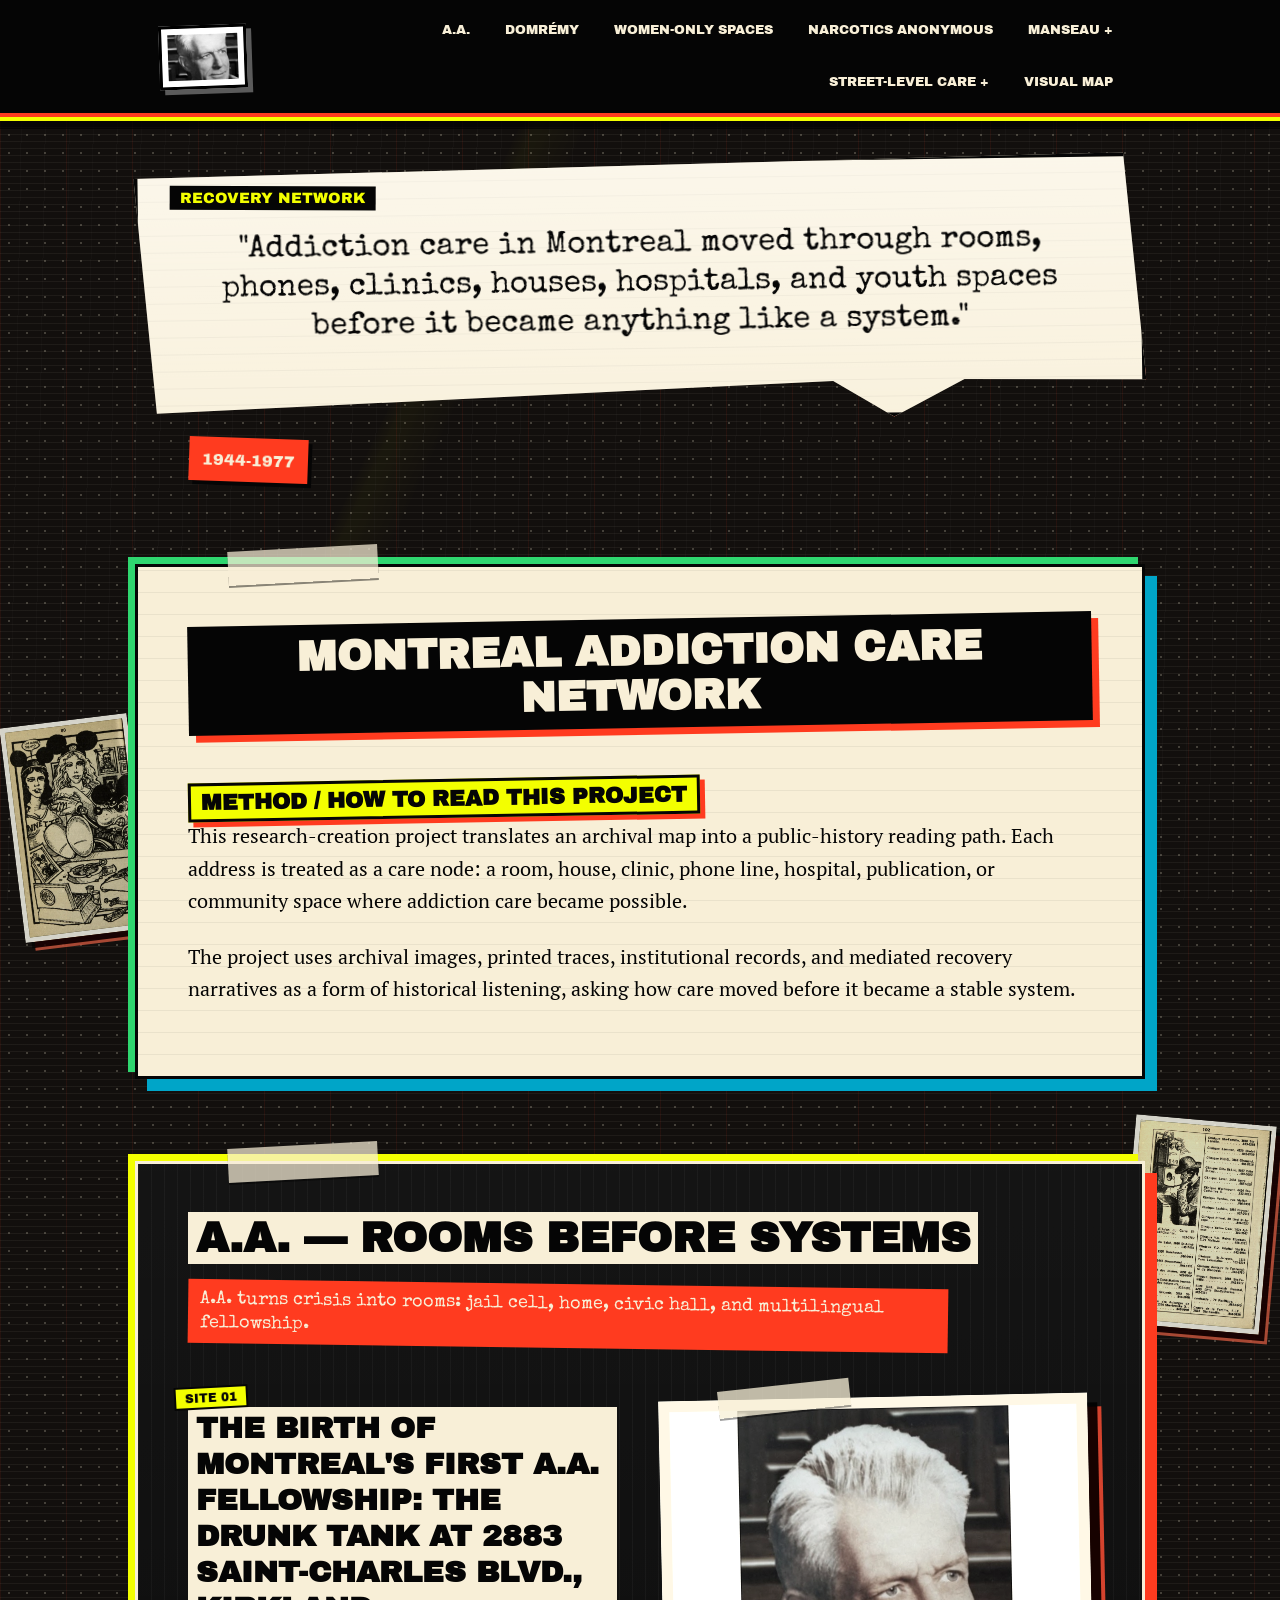
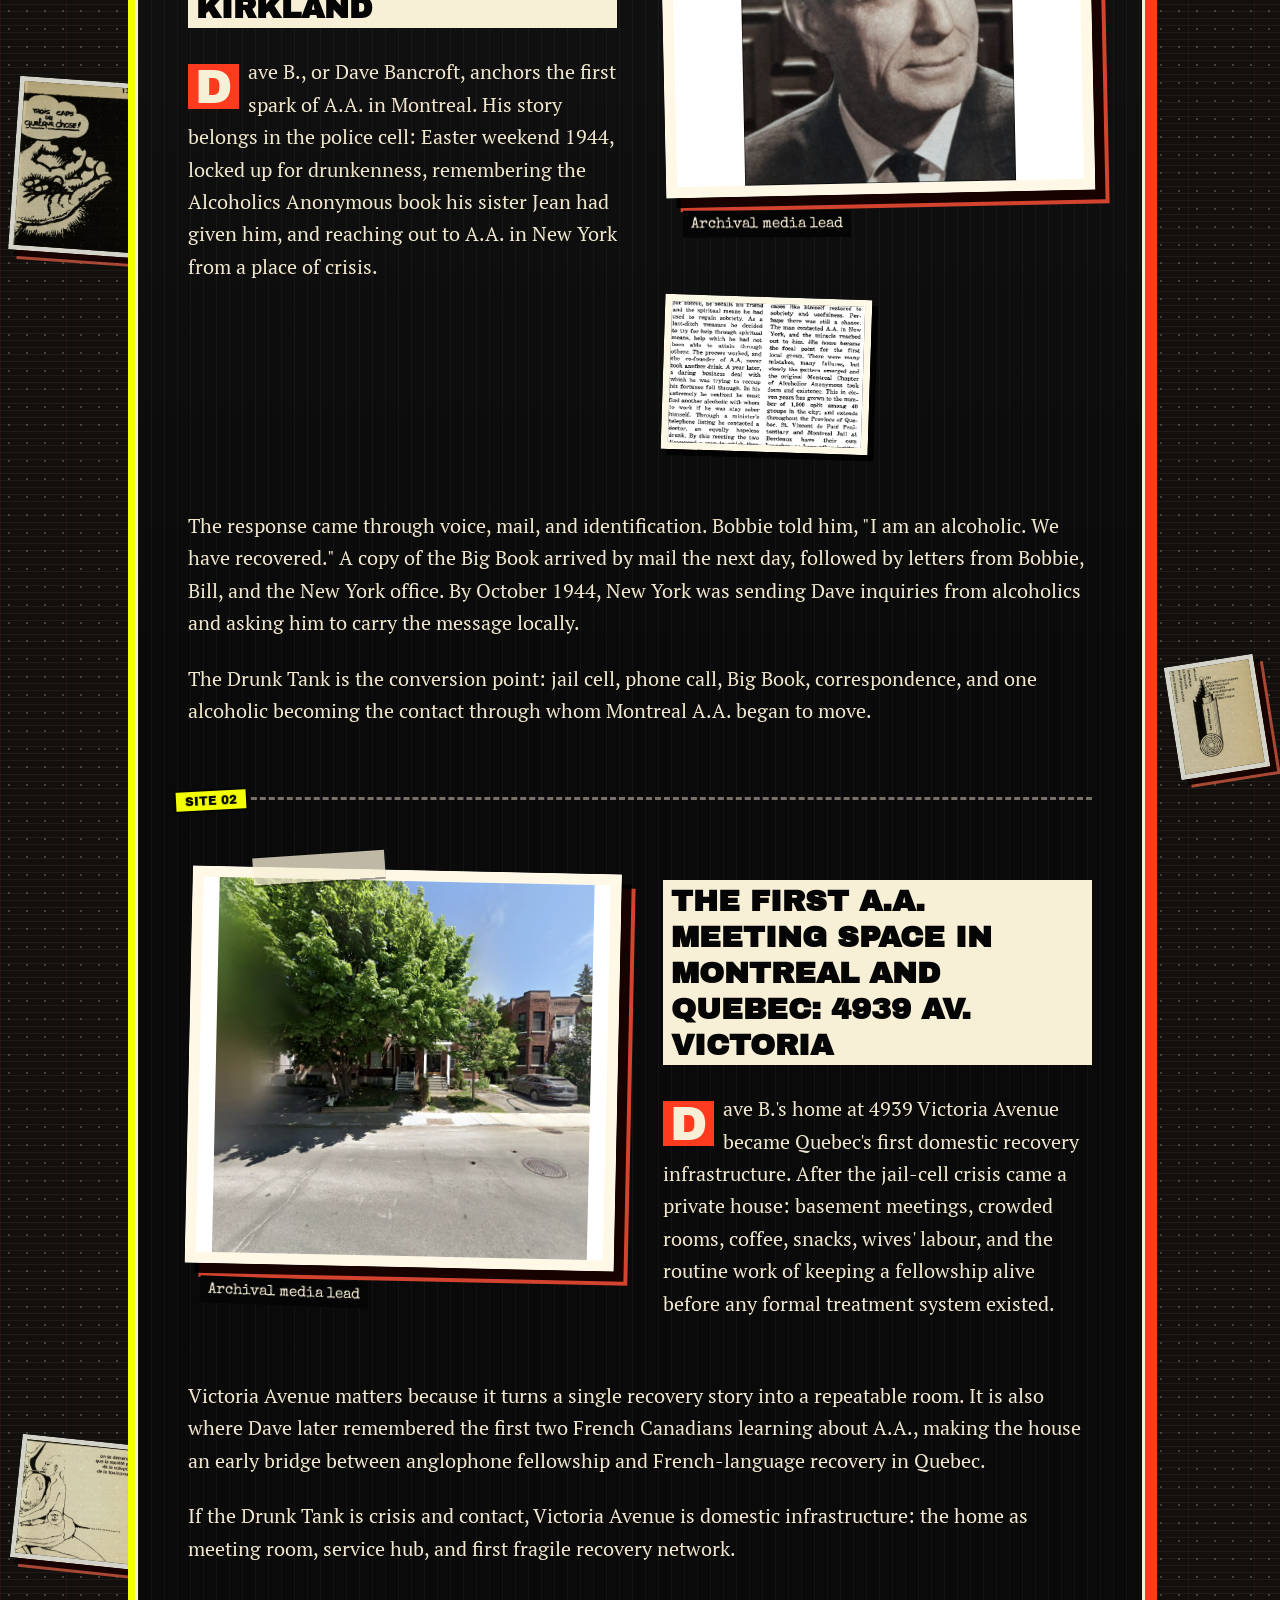
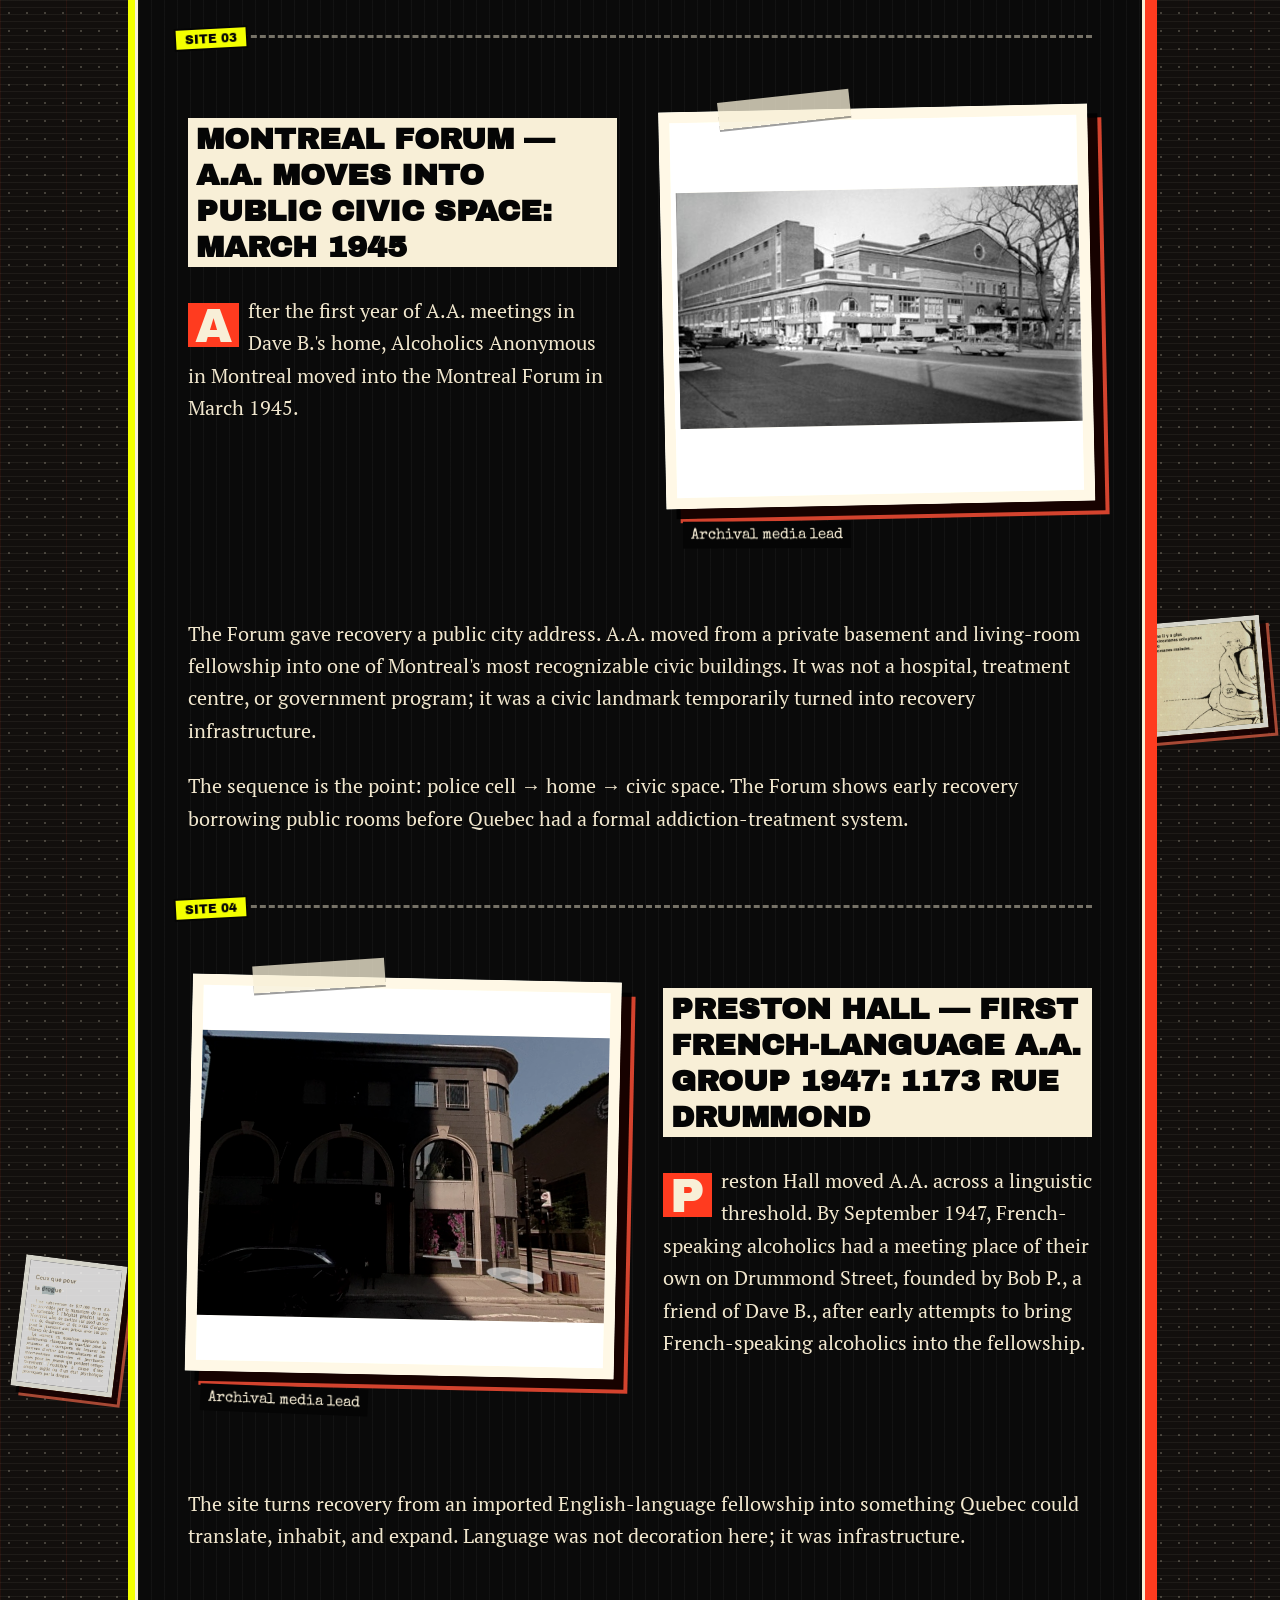
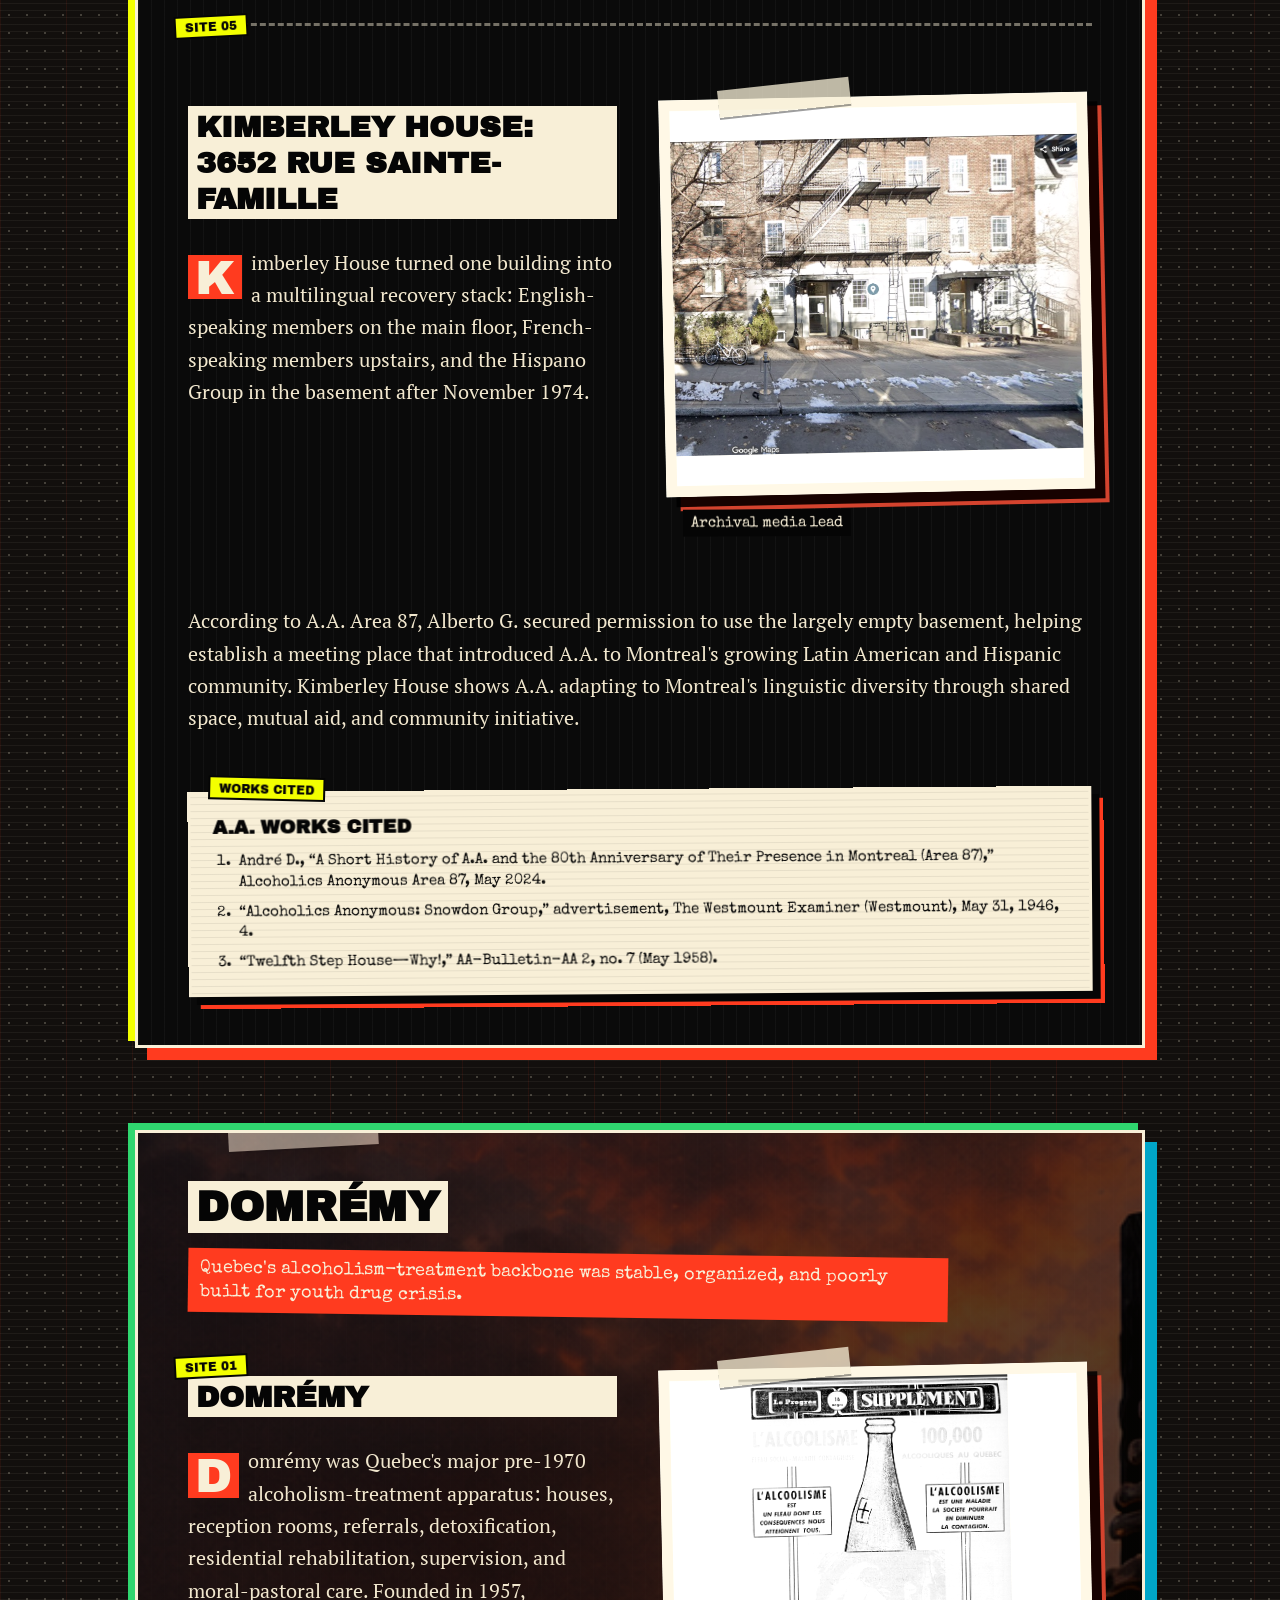
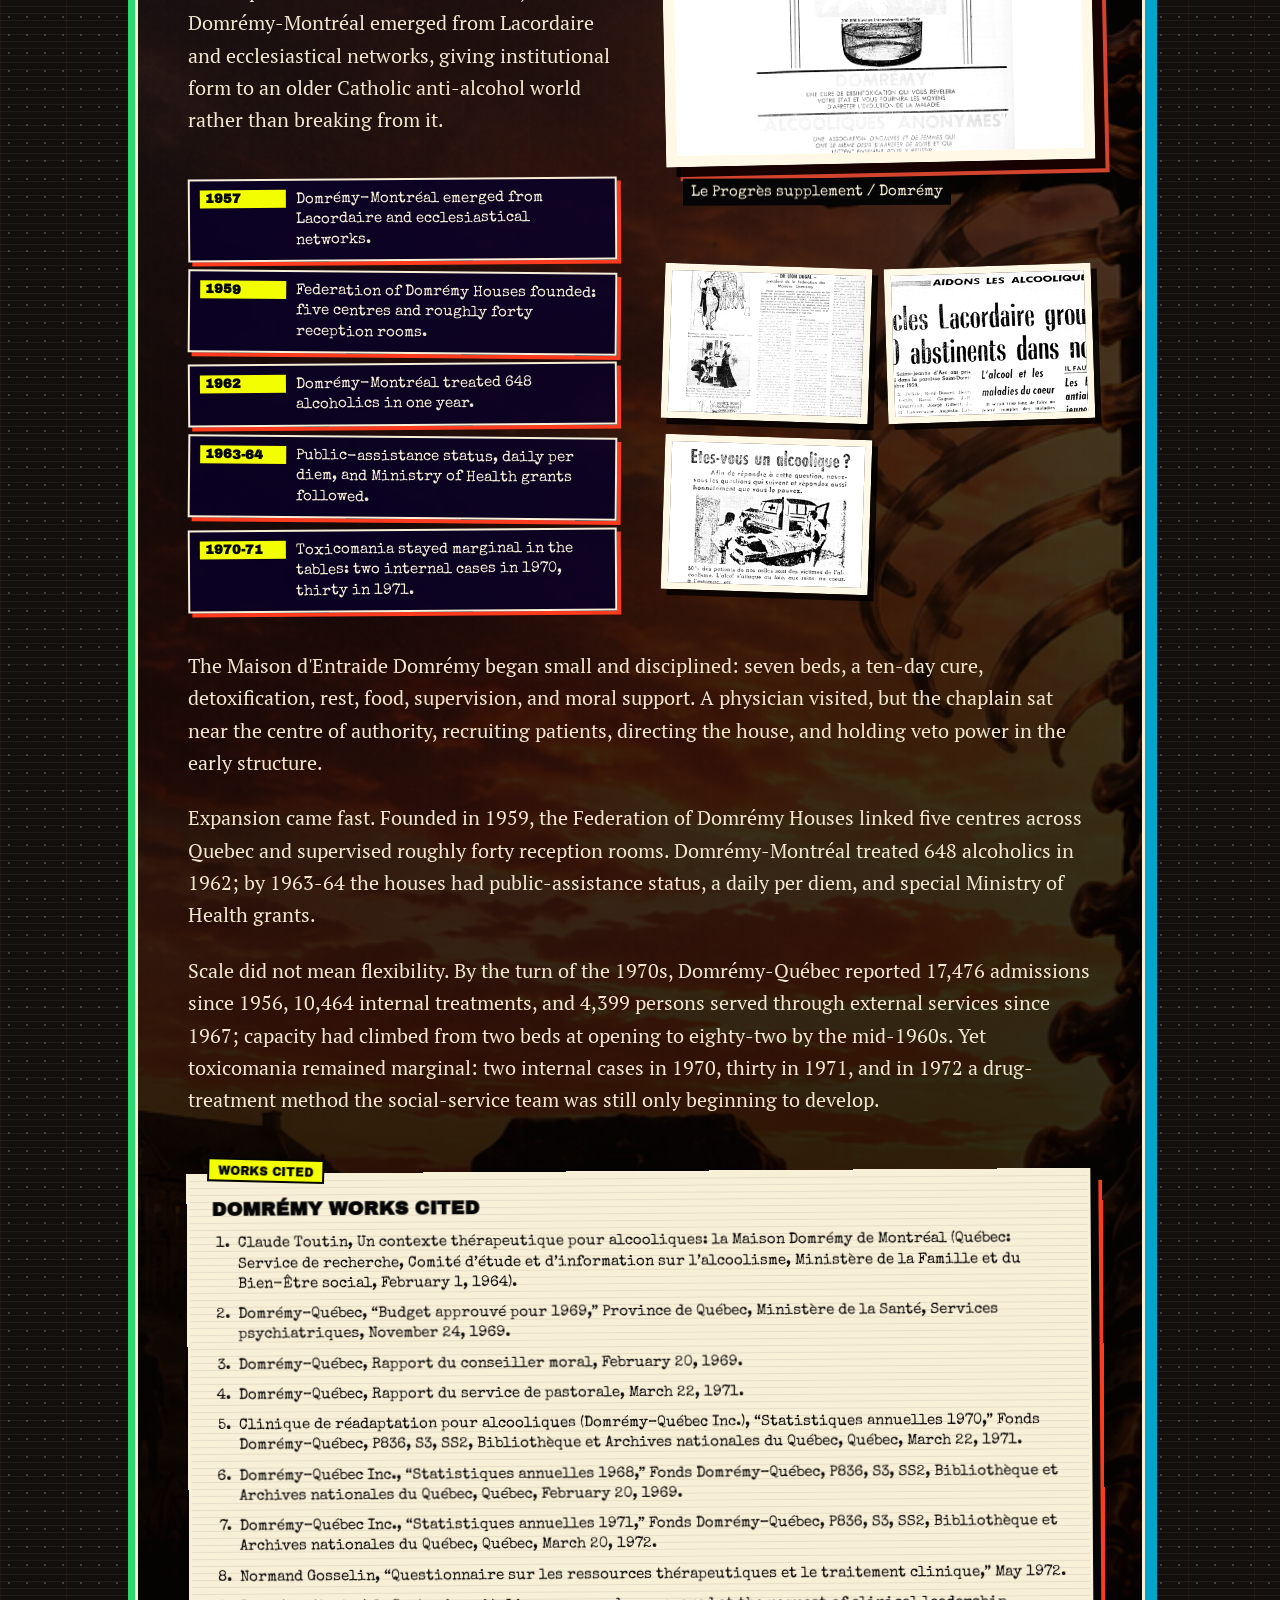
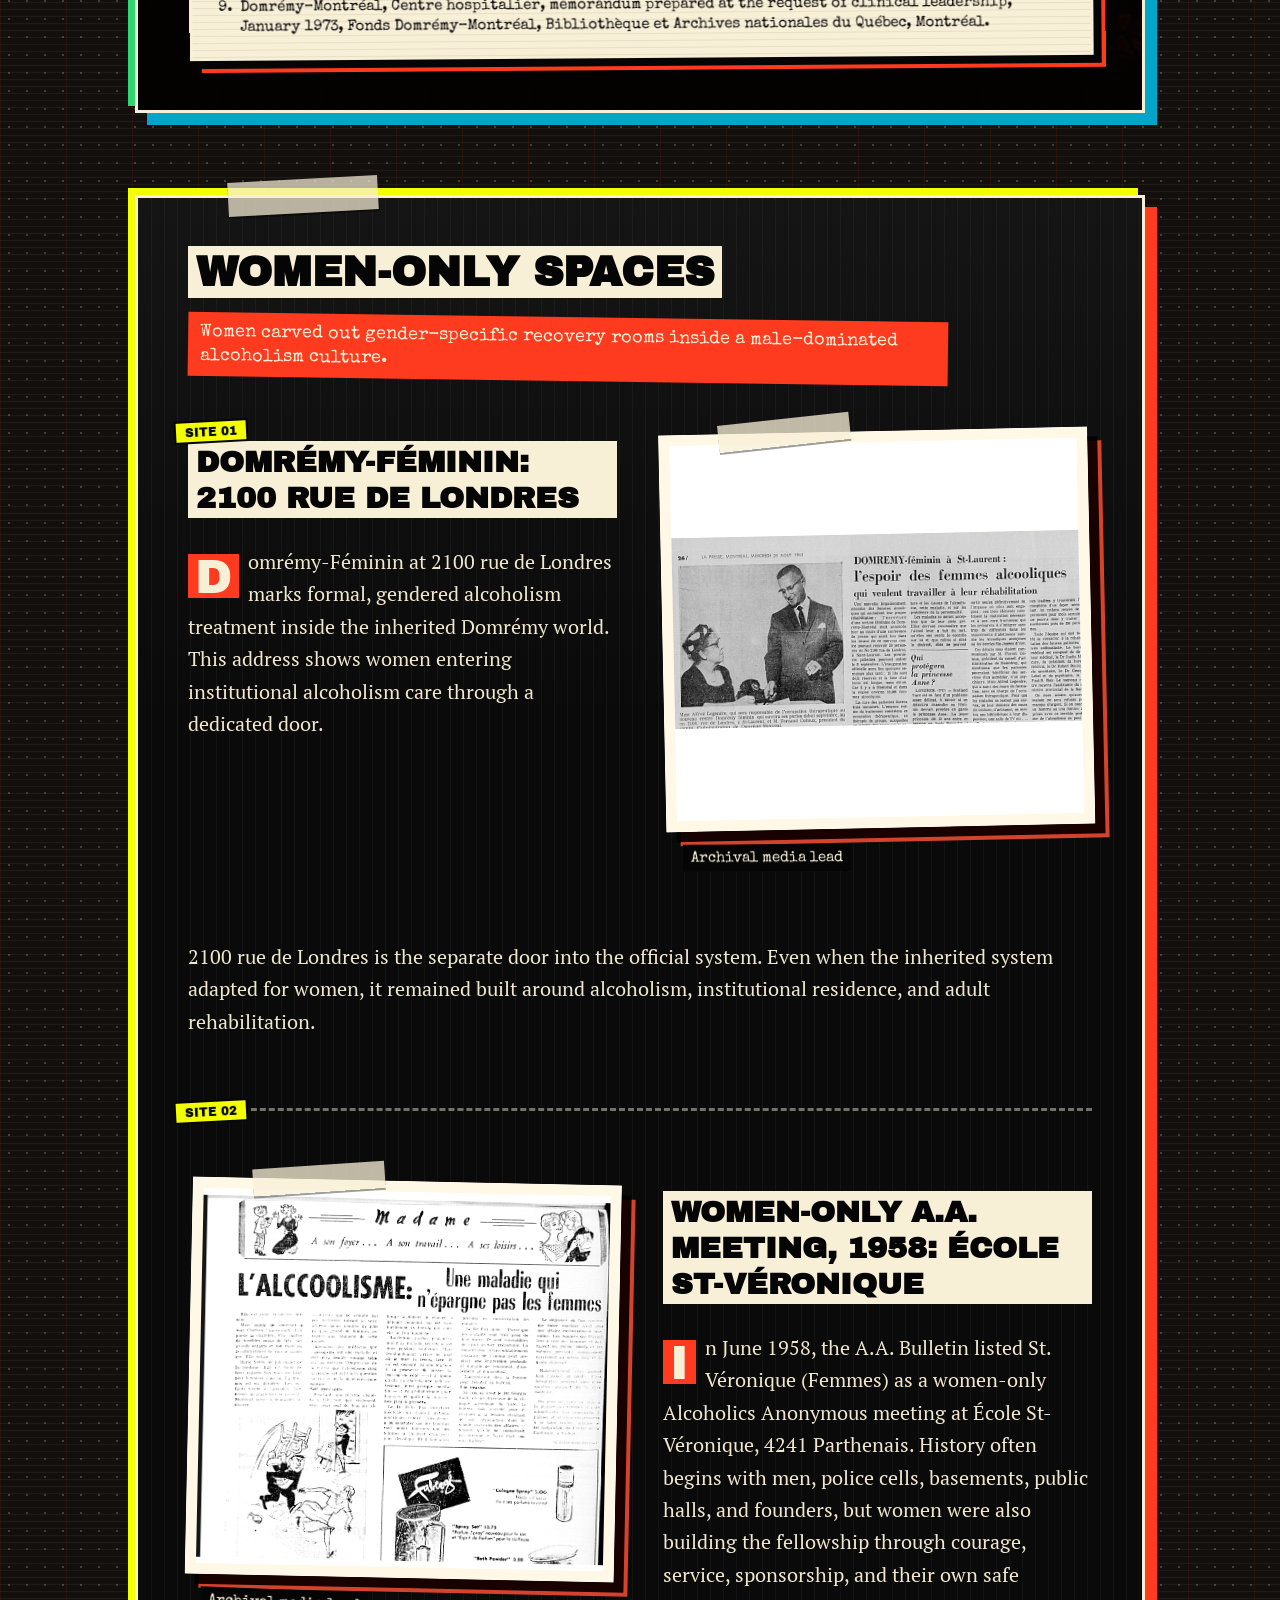
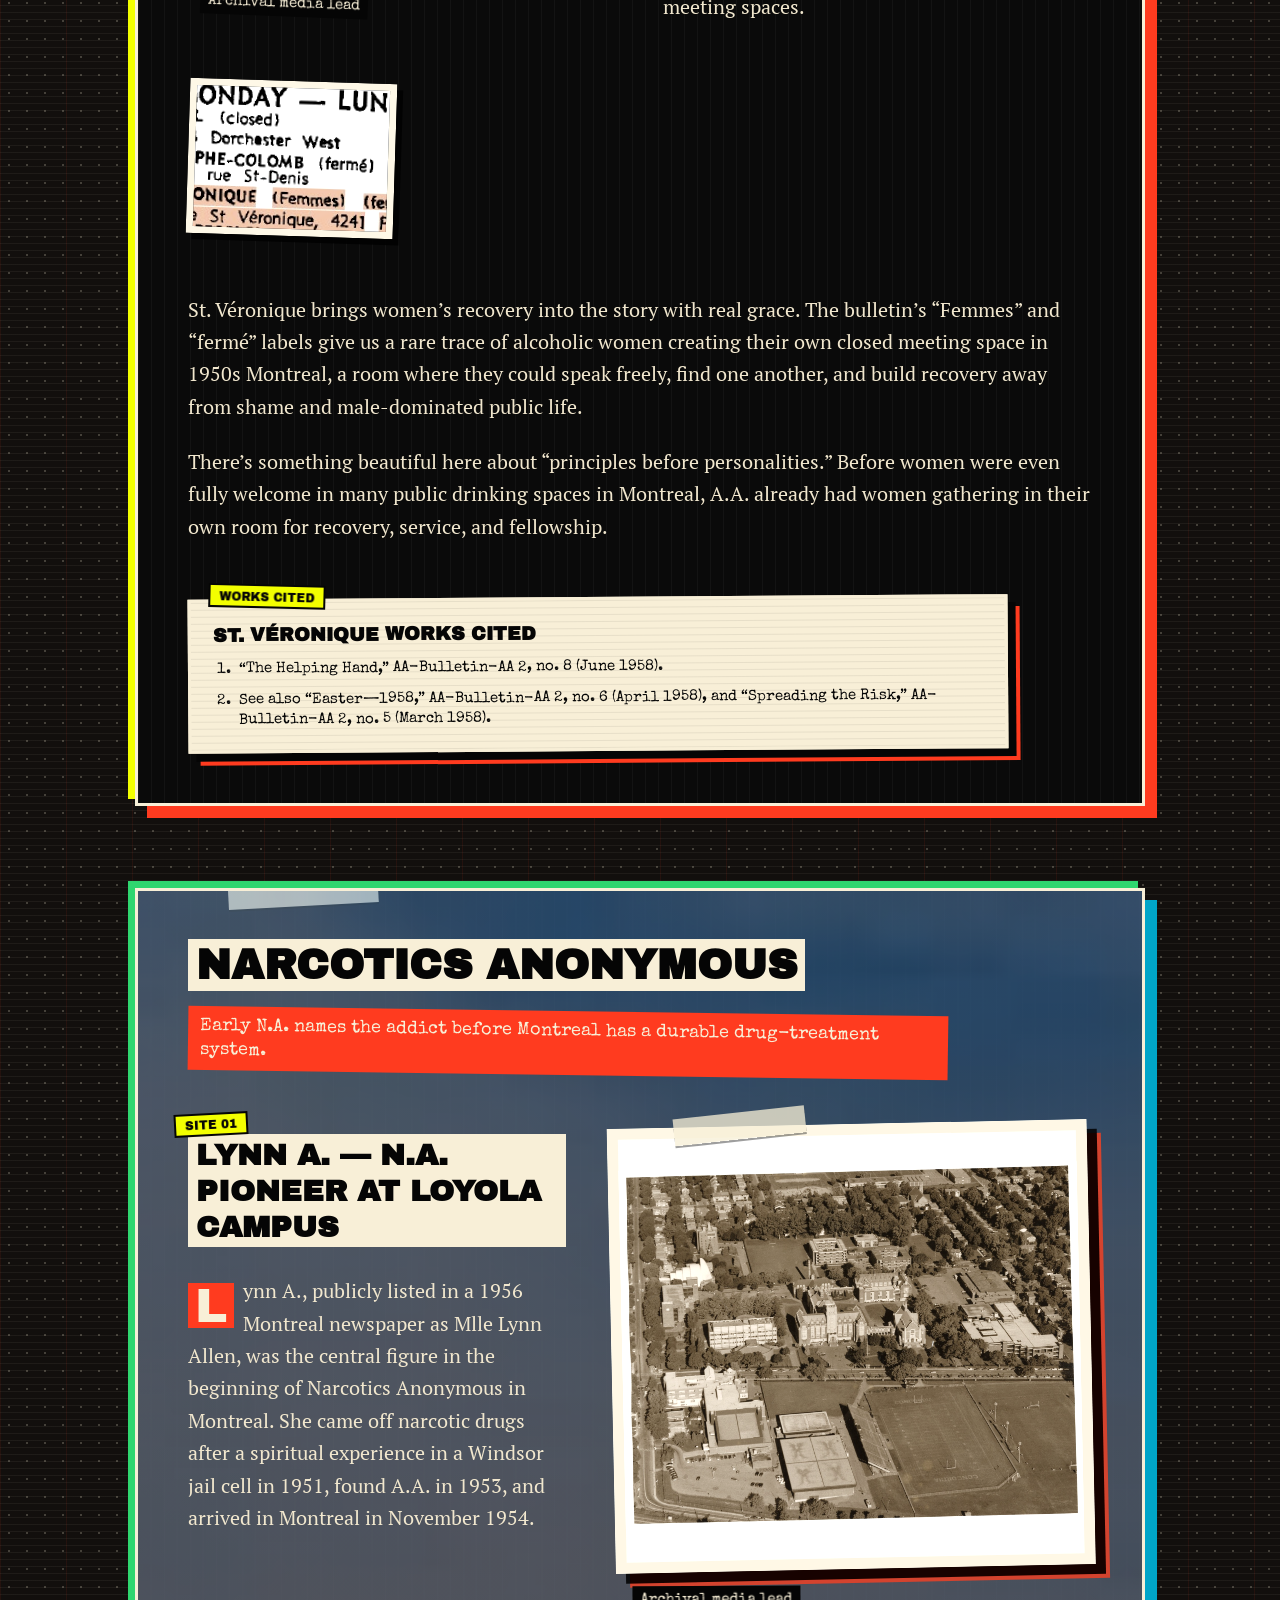
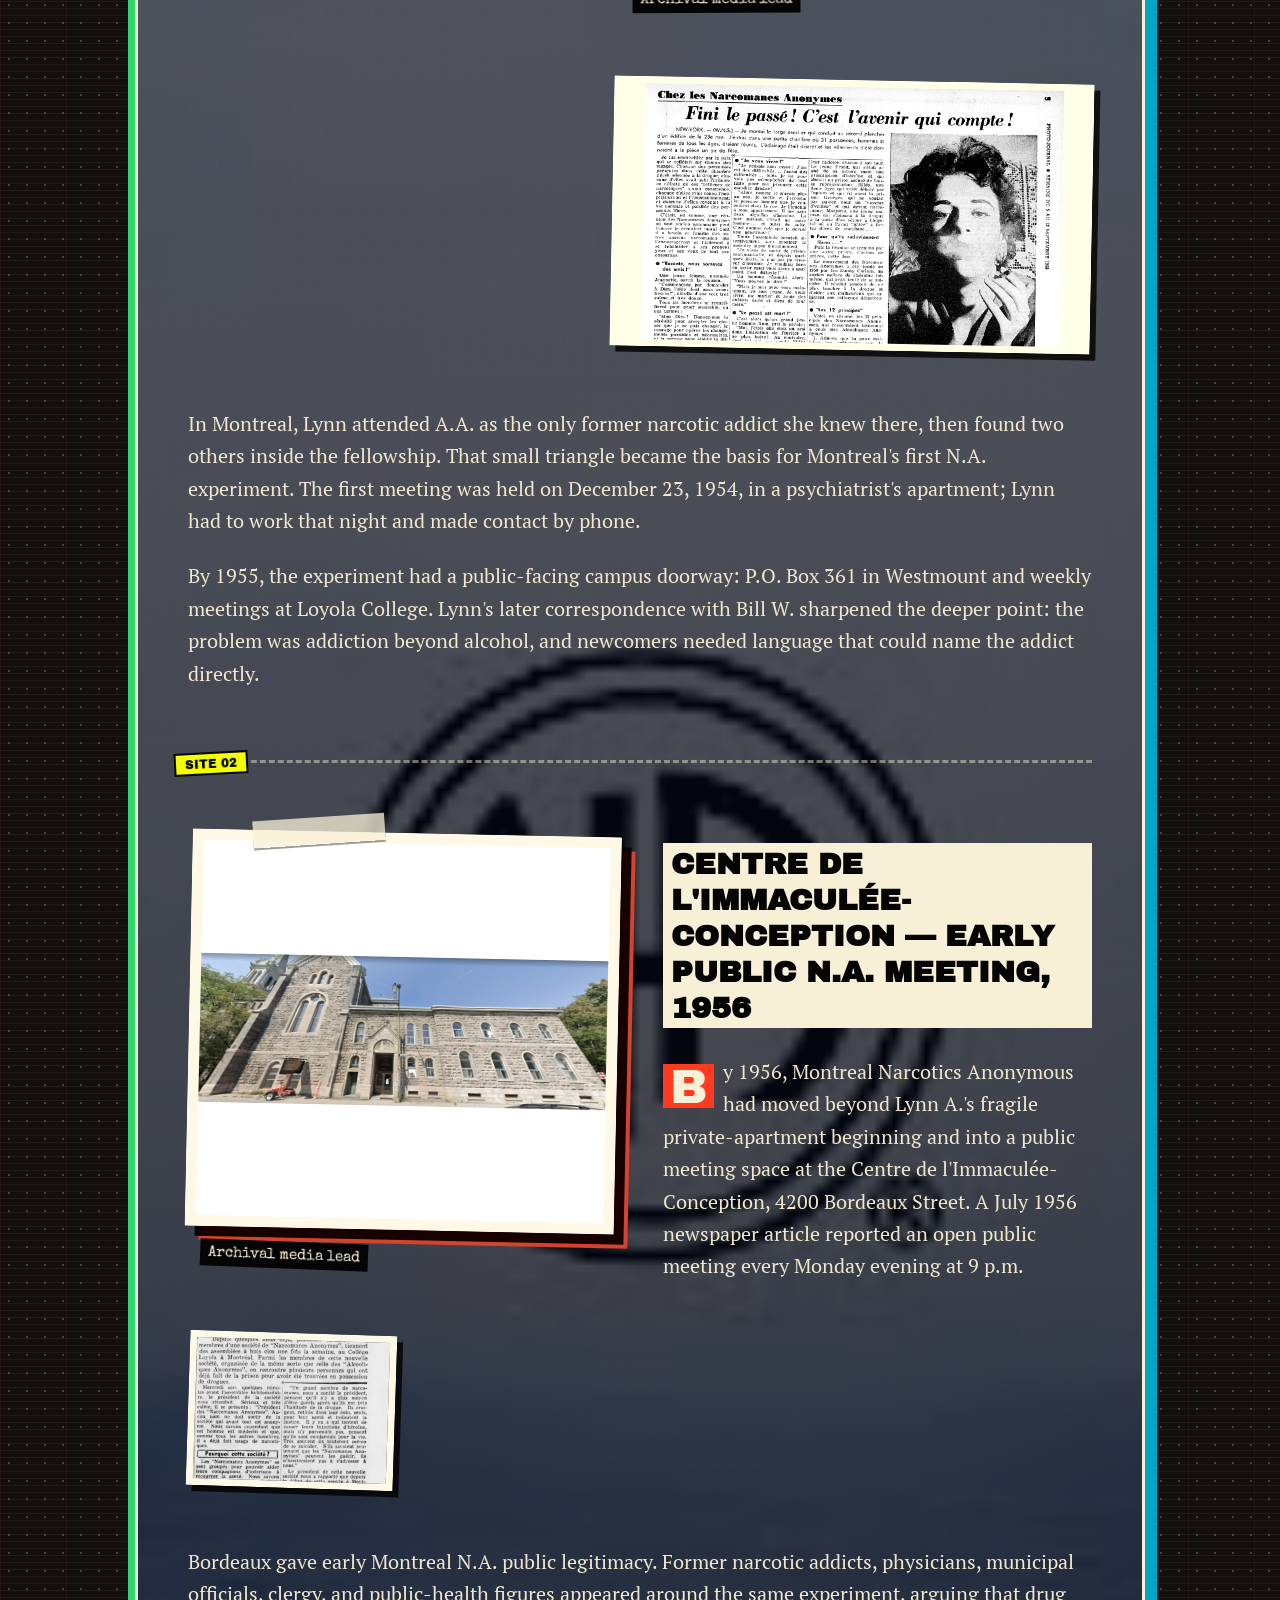
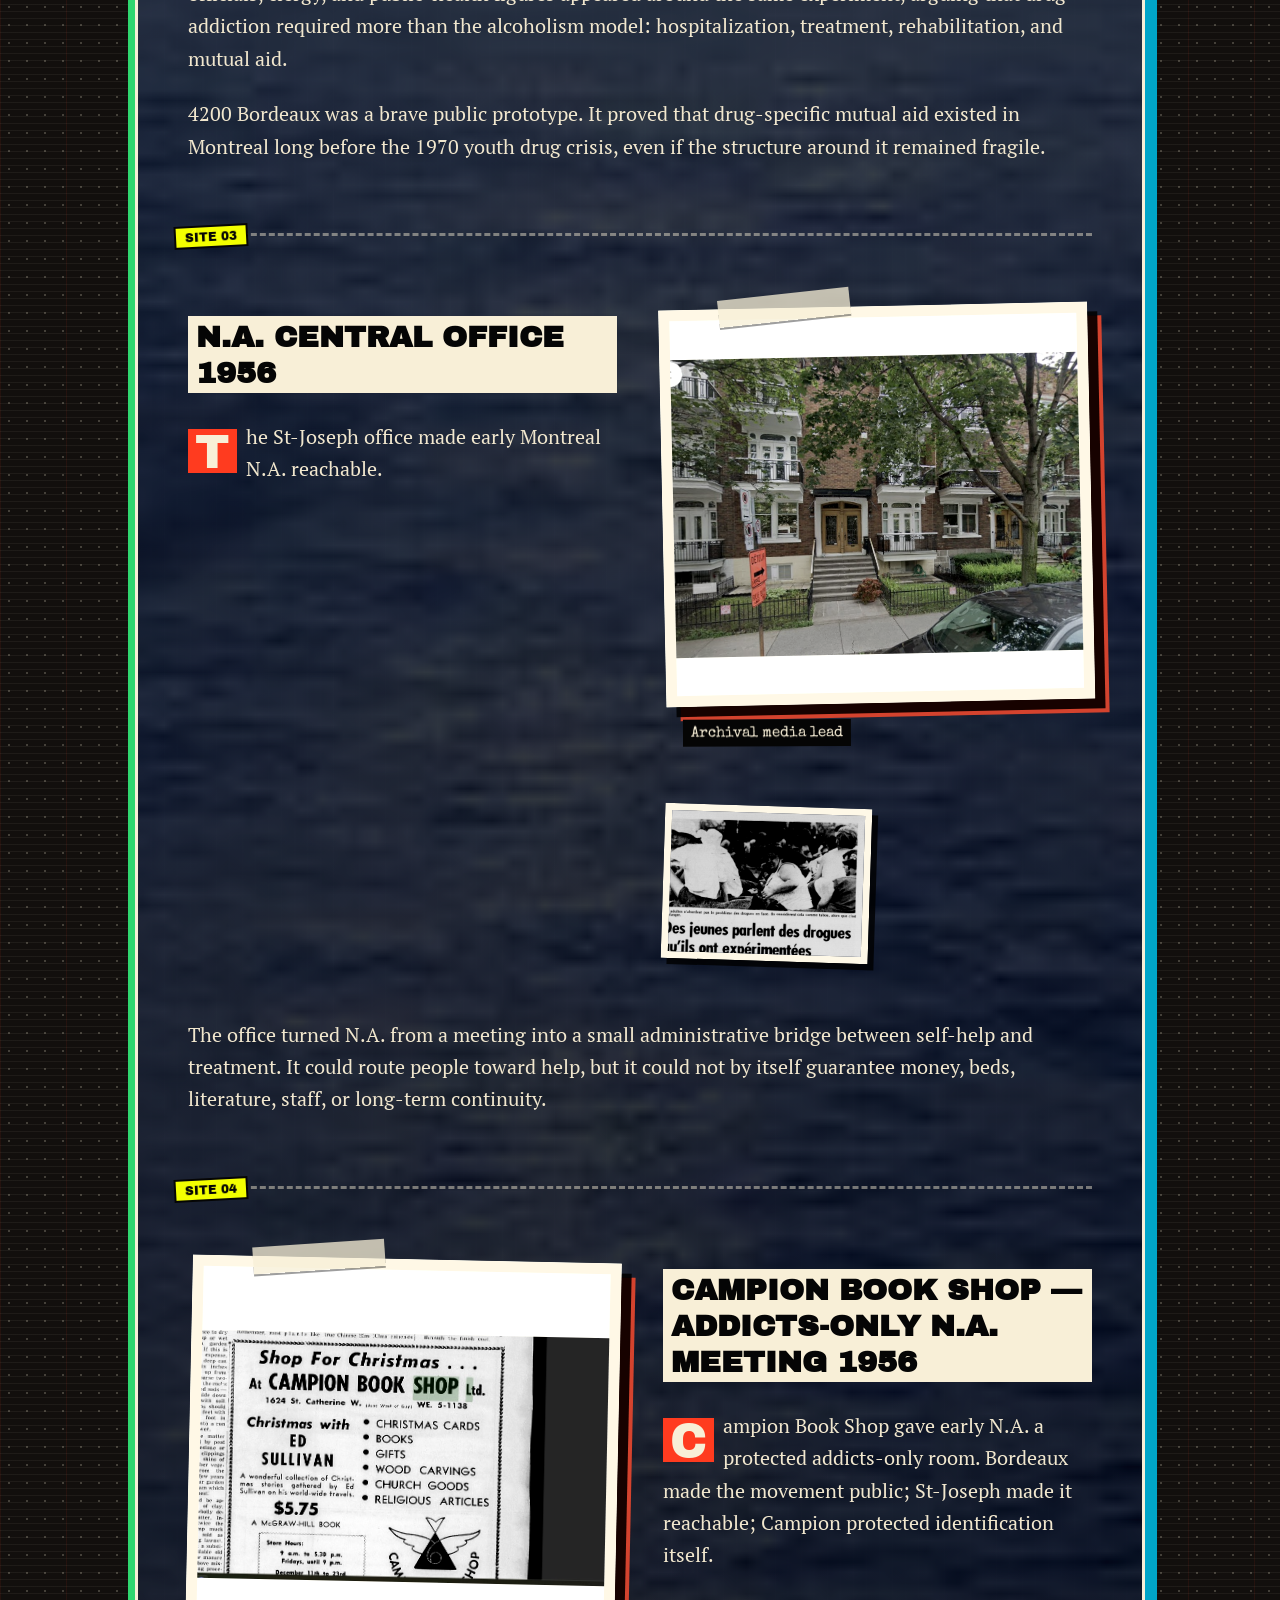
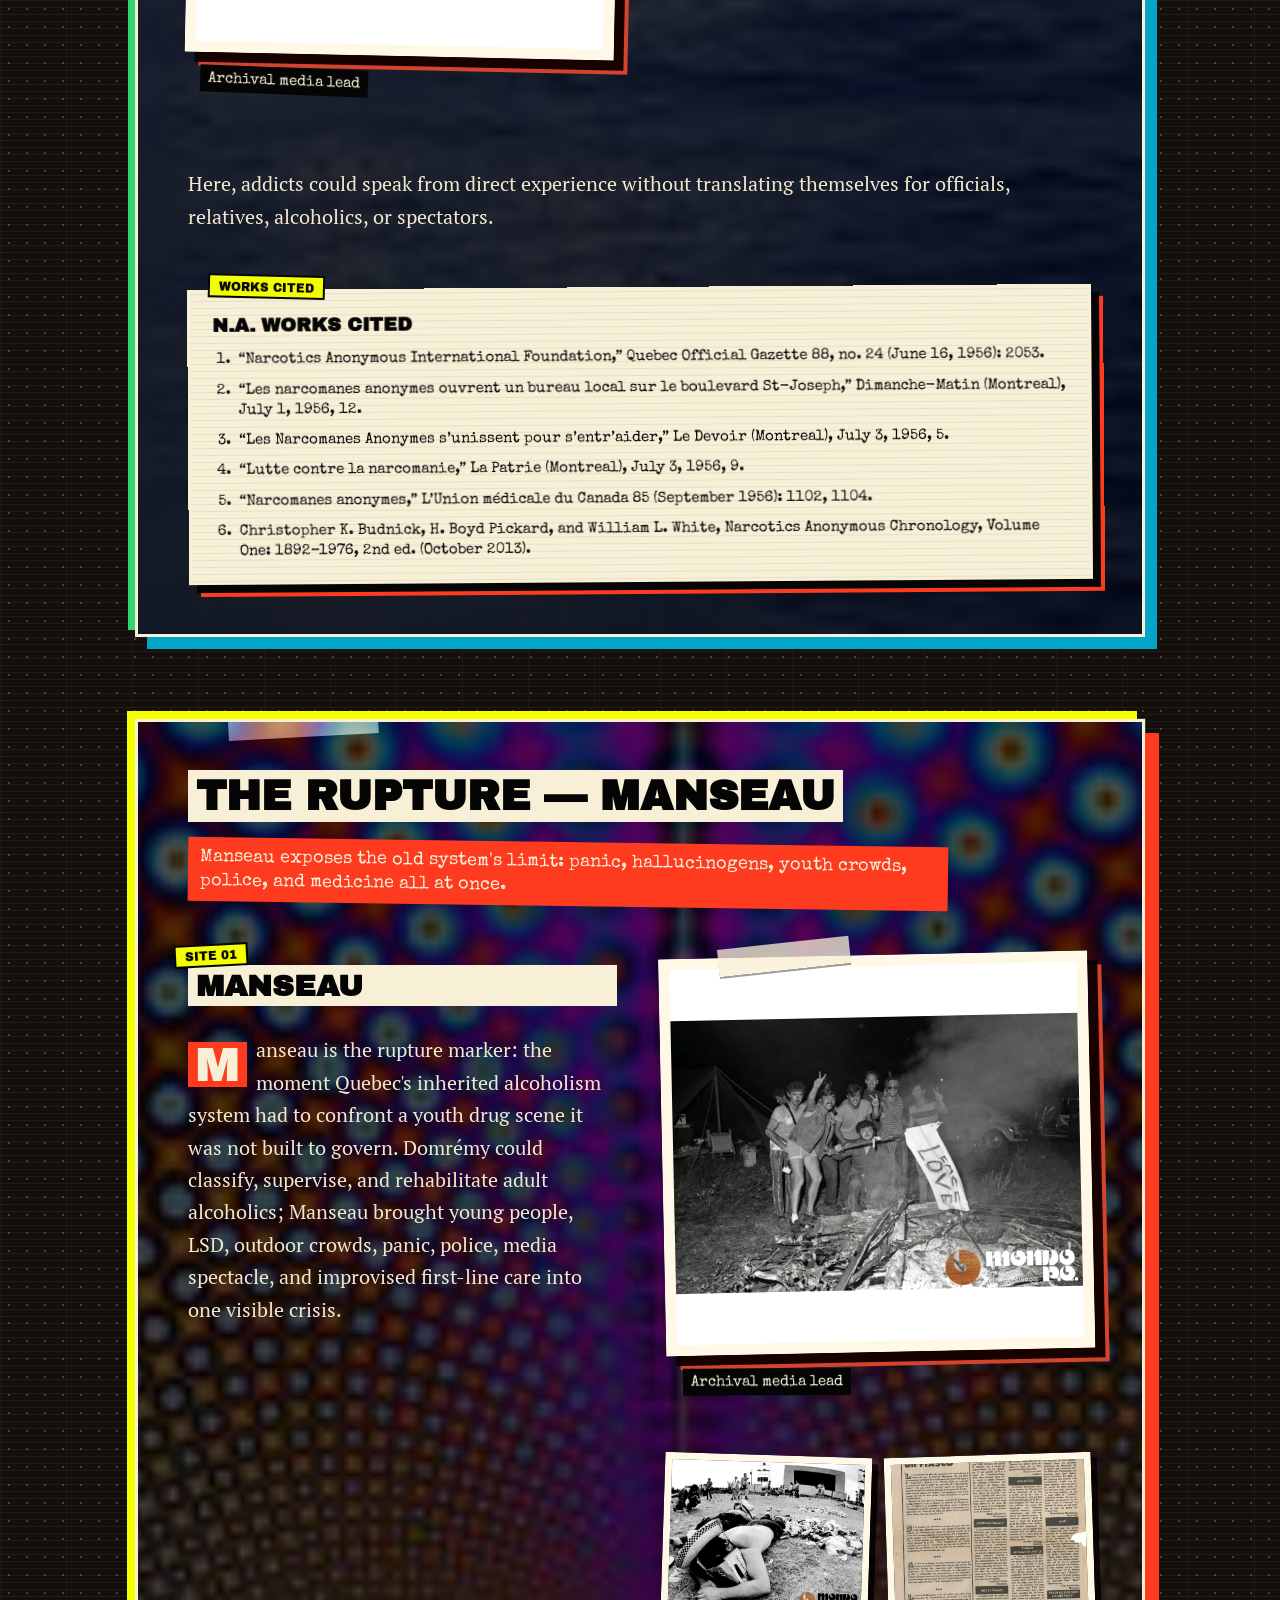
==== commit b0e0fae0: "Rename references panel to visual map" ====
--- a/zine-page/index.html
+++ b/zine-page/index.html
@@ -46,7 +46,7 @@
 <a class="nav-dropdown-link" href="#20-head-hands">Head &amp; Hands</a>
           </div>
         </div>
-        <a class="nav-link w-nav-link" href="#references">References</a>
+        <a class="nav-link w-nav-link" href="#visual-map">Visual Map</a>
       </nav>
     </div>
   </header>
@@ -643,13 +643,13 @@
       </div>
     </section>
 
-    <section class="topic-container references-panel" id="references">
-      <h2 class="heading">References</h2>
+    <section class="topic-container references-panel" id="visual-map">
+      <h2 class="heading">Visual Map</h2>
       <div class="centered-text-block">
         <div class="left-aligned-text-block">
-          <p>Built from the Montreal Addiction Care Network research map. Selected works cited appear under the relevant sections; archival image rights remain under review.</p>
+          <p>The visual map is the geographic layer underneath this reading path. Open it to see the full Montreal Addiction Care Network as addresses, routes, and care nodes.</p>
         </div>
-        <a class="button w-button" href="https://www.google.com/maps/d/u/1/viewer?hl=en&amp;mid=1QaI6VnLTjMnjhdKaEtYxANPUPffSrMM&amp;ll=45.90945072813548%2C-72.93550325000002&amp;z=9" target="_blank" rel="noopener">Open research map</a>
+        <a class="button w-button" href="https://www.google.com/maps/d/u/1/viewer?hl=en&amp;mid=1QaI6VnLTjMnjhdKaEtYxANPUPffSrMM&amp;ll=45.90945072813548%2C-72.93550325000002&amp;z=9" target="_blank" rel="noopener">Open visual map</a>
       </div>
     </section>
   </main>
